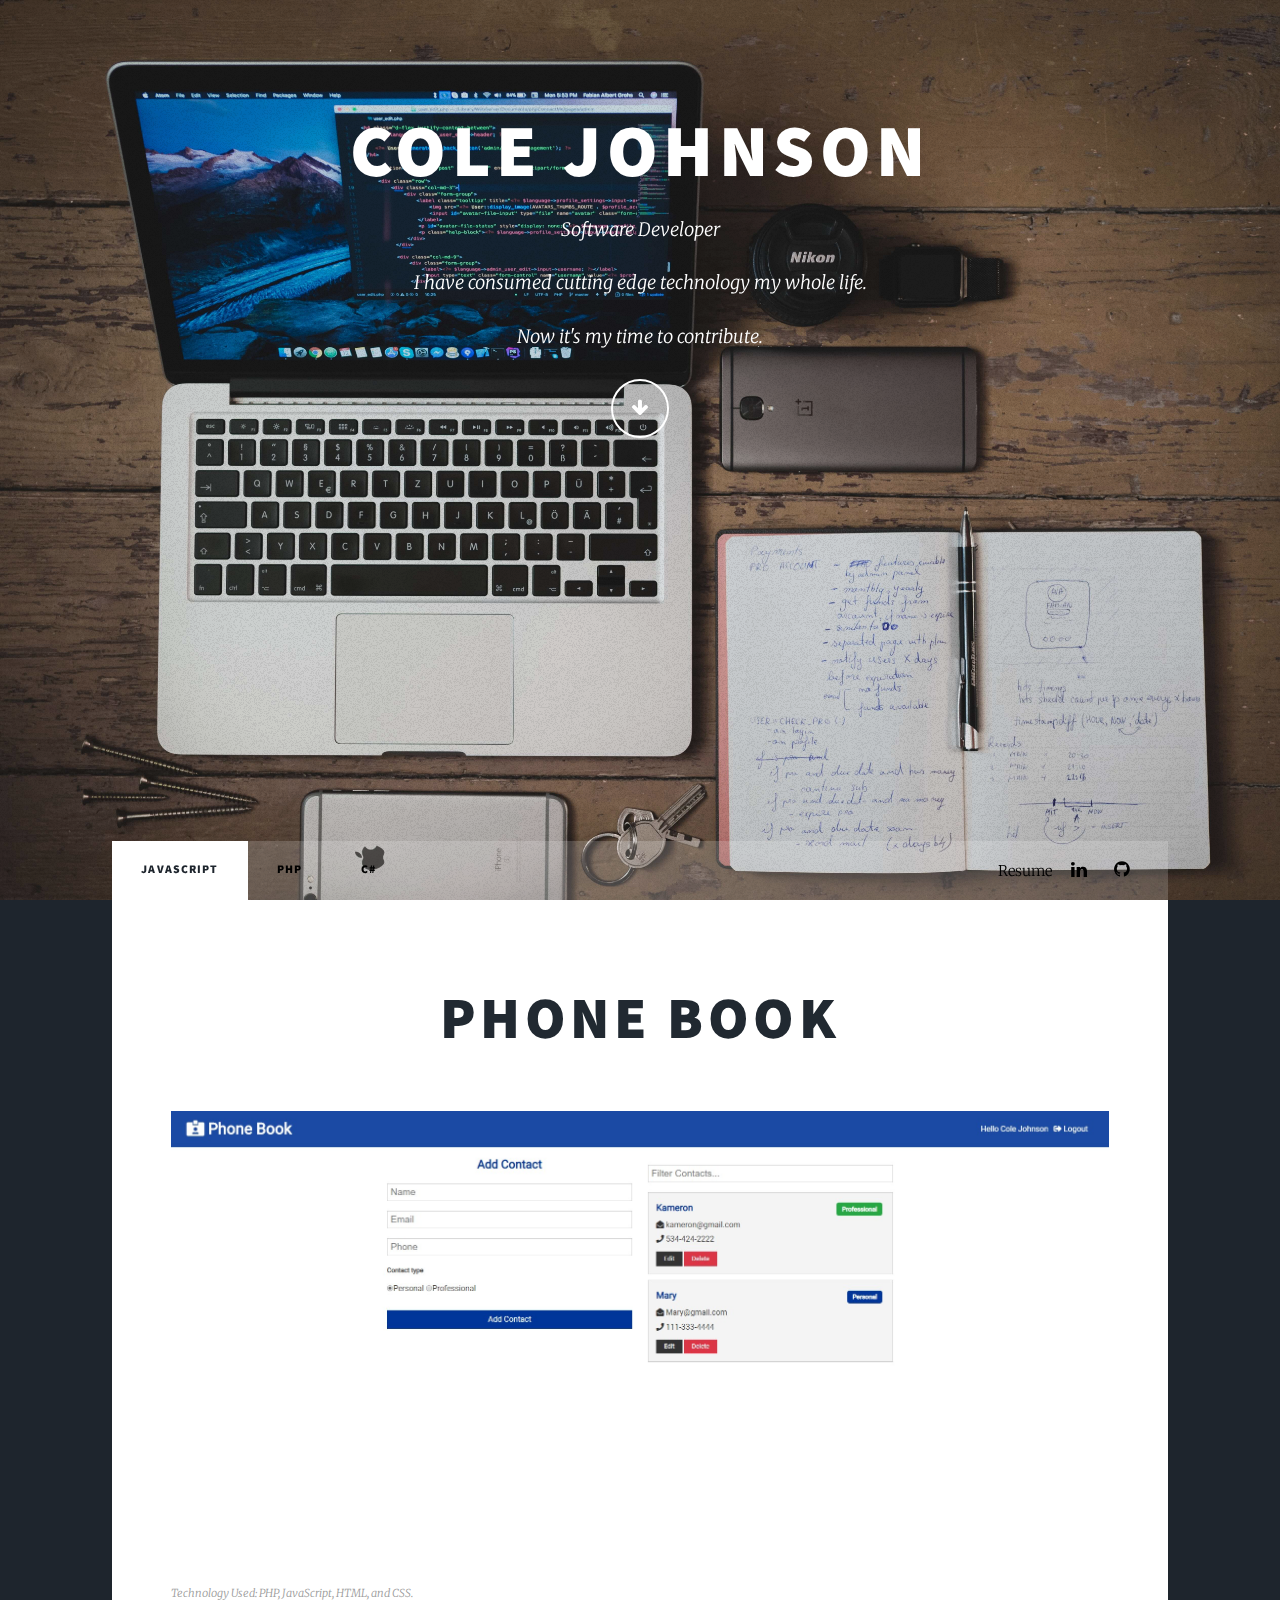
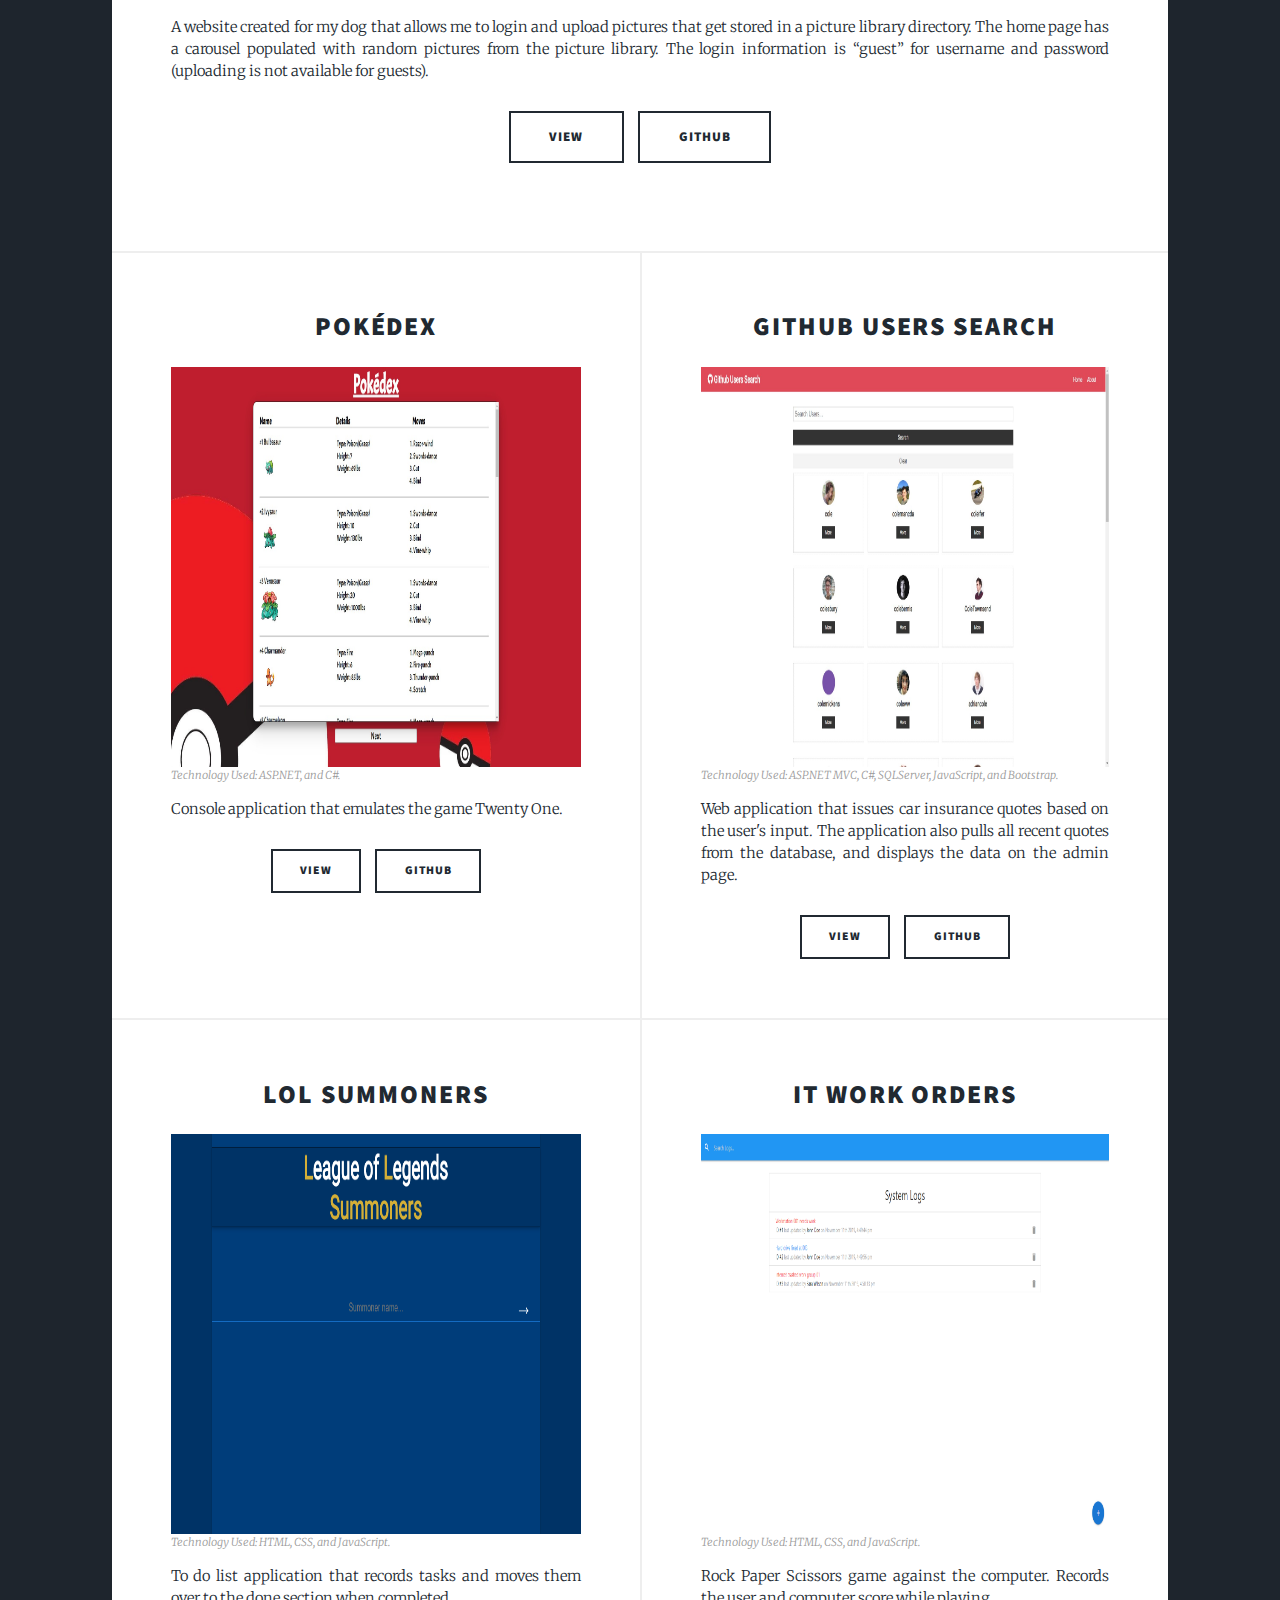
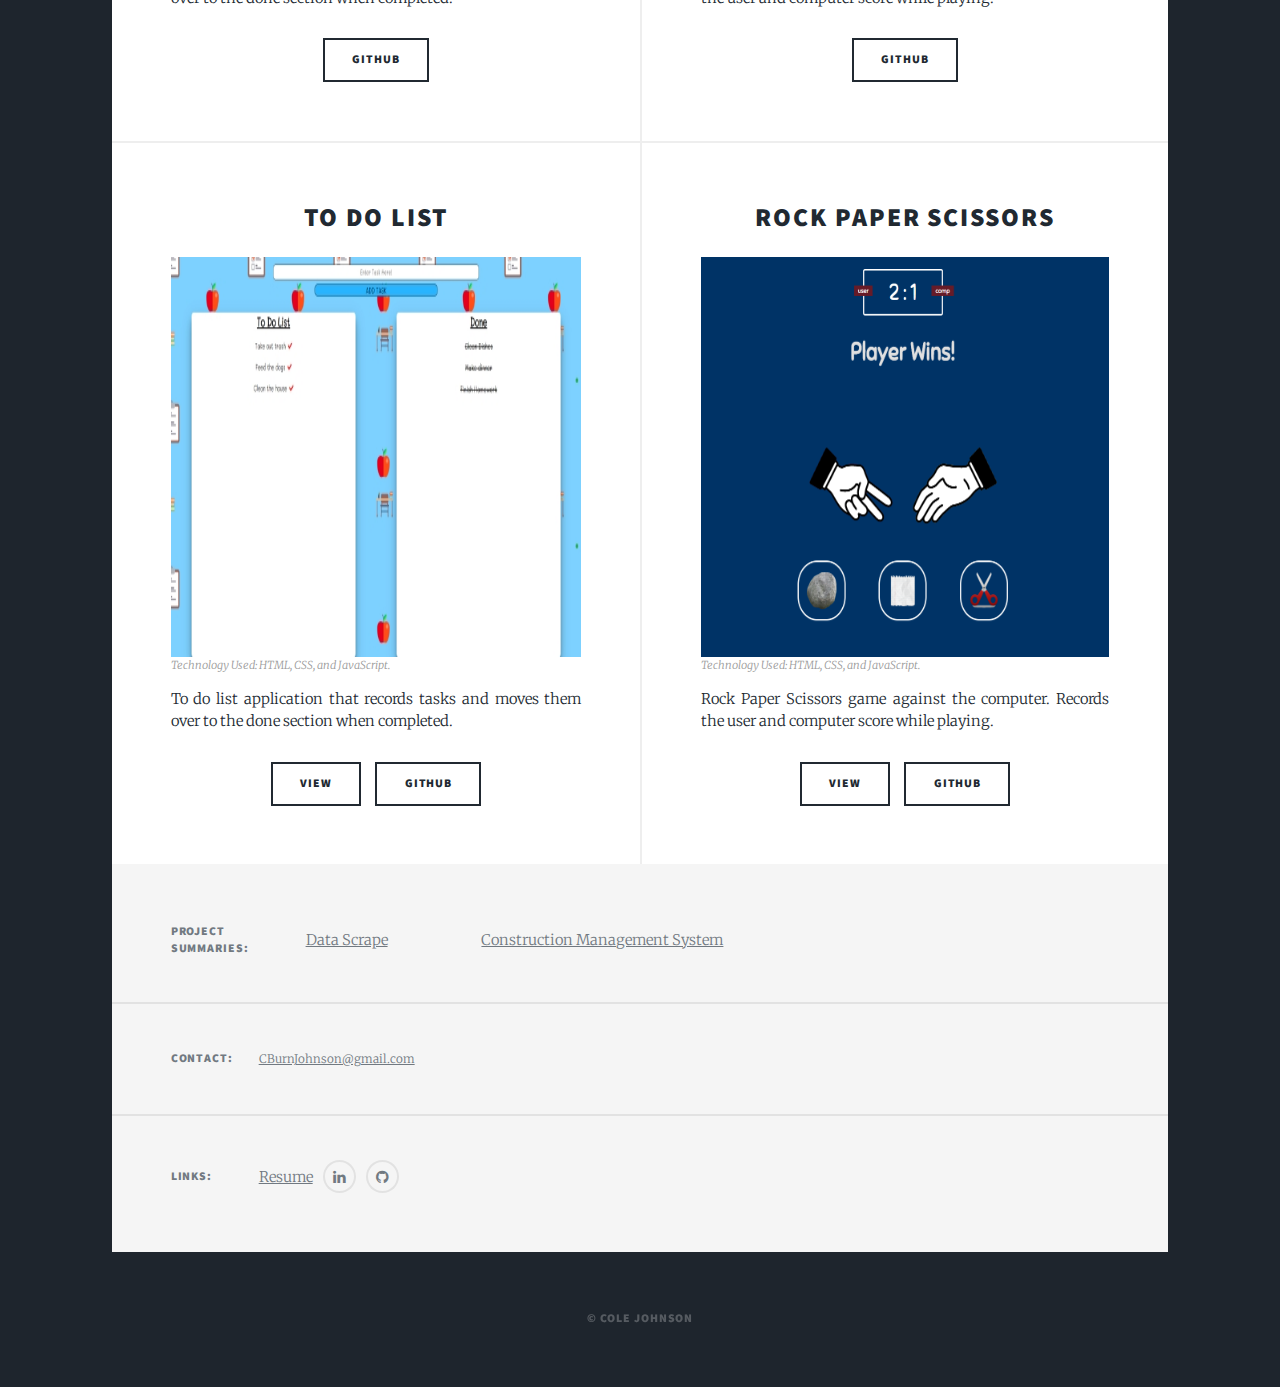
==== index.html @ dd00cda8 "removed a tag" ====
<!DOCTYPE HTML>

<html>
	<head>
		<title>Cole Johnson</title>
		<meta charset="utf-8" />
		<meta name="viewport" content="width=device-width, initial-scale=1, user-scalable=no" />
		<link rel="icon" href="images/favicon.ico">
		<link rel="stylesheet" href="assets/css/main.css" />
		<noscript><link rel="stylesheet" href="assets/css/noscript.css" /></noscript>
	</head>
	<body class="is-preload">

		<!-- Wrapper -->
			<div id="wrapper">

				<!-- Intro -->
					<div id="intro">
						<h1>Cole Johnson</h1>
						<p>Software Developer</p>
						<p>I have consumed cutting edge technology my whole life.</p>
						<p>Now it's my time to contribute.</p>
						<ul class="actions">
							<li><a href="#header" class="button icon solo fa-arrow-down scrolly">Continue</a></li>
						</ul>
					</div>

				<!-- Header -->
					<header id="header">
						<span class="logo">My Portfolio</span>
					</header>

				<!-- Nav -->
					<nav id="nav">
						<ul class="links">
							<li class="active"><a href="index.html">JavaScript</a></li>
							<li><a href="php.html">PHP</a></li>
							<li><a href="csharp.html">C#</a></li>

						</ul>
						<ul class="icons">
                            <li><a href="resume.html">Resume</a></li>
							<li><a href="https://www.linkedin.com/in/cburnjohnson/" target="_blank" class="icon fa-linkedin"><span class="label">Linkedin</span></a></li>
							<li><a href="https://github.com/CBurnJohnson" target="_blank" class="icon fa-github"><span class="label">GitHub</span></a></li>
						</ul>
					</nav>

				<!-- Main -->
					<div id="main">

						<!-- Featured Post -->
						<article class="post featured">
							<header class="major">
								<h2>Phone Book</h2>
							</header>
							<img class="image main" name="slidethree" alt="" />
							<p class="tech-used">Technology Used: PHP, JavaScript, HTML, and CSS.</p>
							<p>A website created for my dog that allows me to login and upload pictures that get stored in a picture library directory. The home page has a carousel populated with random pictures from the picture library. The login information is “guest” for username and password (uploading is not available for guests).</p>
							<ul class="actions special">
								<li><a href="https://morning-meadow-52795.herokuapp.com/" class="button large" target="_blank">View</a></li>
								<li><a href="https://github.com/CBurnJohnson/phone-book" class="button large" target="_blank">GitHub</a></li>
							</ul>
						</article>



						<!-- Posts -->
							<section class="posts">
								<article>
									<header>
										<h2>Pokédex</h2>
									</header>
									<img class="image fit" src="images/pokedex/homepage.jpg" />
									<p class="tech-used">Technology Used: ASP.NET, and C#.</p>
									<p>Console application that emulates the game Twenty One.</p>
									<ul class="actions special">
										<li><a href="https://pokedex123.netlify.com/" target="_blank" class="button">View</a></li>
										<li><a href="https://github.com/CBurnJohnson/pokedex" target="_blank" class="button">GitHub</a></li>
									</ul>
								</article>
								<article>
									<header>
										<h2>Github Users Search<h2>
									</header>
									<img class="image fit" src="images/github-users-search/searched-users.jpg" />
									<p class="tech-used">Technology Used: ASP.NET MVC, C#, SQLServer, JavaScript, and Bootstrap.</p>
									<p>Web application that issues car insurance quotes based on the user's input. The application also pulls all recent quotes from the database, and displays the data on the admin page.</p>
									<ul class="actions special">
										<li><a href="https://githubfinder98745.netlify.com/" target="_blank" class="button">View</a></li>
										<li><a href="https://github.com/CBurnJohnson/github-users-search" target="_blank" class="button">GitHub</a></li>
									</ul>
								</article>
								<article>
									<header>
										<h2>LoL Summoners</h2>
									</header>
									<img class="image fit" name="slideFour" />
									<p class="tech-used">Technology Used: HTML, CSS, and JavaScript.</p>
									<p>To do list application that records tasks and moves them over to the done section when completed.</p>

									<ul class="actions special">
										<li><a href="https://github.com/CBurnJohnson/lol-summoners" target="_blank" class="button">GitHub</a></li>

									</ul>
								</article>
								<article>
									<header>

										<h2>IT Work Orders</h2>
									</header>
									<img class="image fit" name="slideFive" />
									<p class="tech-used">Technology Used: HTML, CSS, and JavaScript.</p>
									<p>Rock Paper Scissors game against the computer. Records the user and computer score while playing.</p>
									<ul class="actions special">
										<li><a href="https://github.com/CBurnJohnson/it-work-orders" target="_blank" class="button">GitHub</a></li>

									</ul>
								</article>
								<article>
									<header>
										<h2>To Do List</h2>
									</header>
									<img class="image fit" src='images/todo/todolist.png' />
									<p class="tech-used">Technology Used: HTML, CSS, and JavaScript.</p>
									<p>To do list application that records tasks and moves them over to the done section when completed.</p>

									<ul class="actions special">
										<li><a href="https://cburnjohnson.github.io/to-do-list/" target="_blank" class="button">View</a></li>
										<li><a href="https://github.com/CBurnJohnson/to-do-list" target="_blank" class="button">GitHub</a></li>
									</ul>
								</article>
								<article>
									<header>

										<h2>Rock Paper Scissors</h2>
									</header>
									<img class="image fit" src="images/rps/rockpaperscissors.png" />
									<p class="tech-used">Technology Used: HTML, CSS, and JavaScript.</p>
									<p>Rock Paper Scissors game against the computer. Records the user and computer score while playing.</p>
									<ul class="actions special">
										<li><a href="https://cburnjohnson.github.io/rock-paper-scissors/" target="_blank" class="button">View</a></li>
										<li><a href="https://github.com/CBurnJohnson/rock-paper-scissors" target="_blank" class="button">GitHub</a></li>
									</ul>
								</article>


							</section>



					</div>

				<!-- Footer -->
					<footer id="footer">

						<section class="split contact">
							<section>
								<h3>Project Summaries:</h3>
								<a href="https://github.com/CBurnJohnson/Data-Scrape_3-25/blob/master/README.md" target="_blank" class="project-sum"><u>Data Scrape</u></a>
								<a href="https://github.com/CBurnJohnson/Construction-Management-System/blob/master/README.md" target="_blank" class="project-sum"><u>Construction Management System</u></a>
							</section>
							<section>
								<h3>Contact:</h3>
								<p><a href="mailto:CBurnJohnson@gmail.com" target="_sendemail"><u>CBurnJohnson@gmail.com</u></a></p>
							</section>
							<section>
								<h3>Links:</h3>
								<ul class="icons alt">
									<li><a href="Cole's-Resume.pdf" target="_blank"><u>Resume</u></a></li>
									<li><a href="https://www.linkedin.com/in/cburnjohnson/" target="_blank" class="icon alt fa-linkedin"><span class="label">Linkedin</span></a></li>
									<li><a href="https://github.com/CBurnJohnson" target="_blank" class="icon alt fa-github"><span class="label">GitHub</span></a></li>
								</ul>
							</section>
						</section>
					</footer>

				<!-- Copyright -->
					<div id="copyright">
						<ul><li>&copy; Cole Johnson</li></ul>
					</div>

			</div>

		<!-- Scripts -->
			<script src="assets/js/jquery.min.js"></script>
			<script src="assets/js/jquery.scrollex.min.js"></script>
			<script src="assets/js/jquery.scrolly.min.js"></script>
			<script src="assets/js/browser.min.js"></script>
			<script src="assets/js/breakpoints.min.js"></script>
			<script src="assets/js/util.js"></script>
			<script src="assets/js/main.js"></script>

	</body>
</html>
---- assets/css/main.css ----
@import url(font-awesome.min.css);
@import url("https://fonts.googleapis.com/css?family=Merriweather:300,700,300italic,700italic|Source+Sans+Pro:900");



html, body, div, span, applet, object,
iframe, h1, h2, h3, h4, h5, h6, p, blockquote,
pre, a, abbr, acronym, address, big, cite,
code, del, dfn, em, img, ins, kbd, q, s, samp,
small, strike, strong, sub, sup, tt, var, b,
u, i, center, dl, dt, dd, ol, ul, li, fieldset,
form, label, legend, table, caption, tbody,
tfoot, thead, tr, th, td, article, aside,
canvas, details, embed, figure, figcaption,
footer, header, hgroup, menu, nav, output, ruby,
section, summary, time, mark, audio, video {
	margin: 0;
	padding: 0;
	border: 0;
	font-size: 100%;
	font: inherit;
	vertical-align: baseline;}

article, aside, details, figcaption, figure,
footer, header, hgroup, menu, nav, section {
	display: block;}

body {
	line-height: 1;
}

ol, ul {
	list-style: none;
}

blockquote, q {
	quotes: none;
}

	blockquote:before, blockquote:after, q:before, q:after {
		content: '';
		content: none;
	}

table {
	border-collapse: collapse;
	border-spacing: 0;
}

body {
	-webkit-text-size-adjust: none;
}

mark {
	background-color: transparent;
	color: inherit;
}

input::-moz-focus-inner {
	border: 0;
	padding: 0;
}

input, select, textarea {
	-moz-appearance: none;
	-webkit-appearance: none;
	-ms-appearance: none;
	appearance: none;
}

.project-sum {
	margin-right: 5%;
	margin-left: 5%;
}

.column-skills {
	float: left;
	width: 33.33%;
  }



.tech-skills h2 {
	font-size: 2vw;
}

/* Clear floats after the columns */
.row-skills:after {
content: "";
display: table;
clear: both;
}
/* Basic */

	@-ms-viewport {
		width: device-width;
	}

	body {
		-ms-overflow-style: scrollbar;
	}

	@media screen and (max-width: 480px) {

		html, body {
			min-width: 320px;
		}

	}

	html {
		box-sizing: border-box;
	}

	*, *:before, *:after {
		box-sizing: inherit;
	}

	body {
		background-color: #1e252d;
	}

		body.is-preload *, body.is-preload *:before, body.is-preload *:after {
			-moz-animation: none !important;
			-webkit-animation: none !important;
			-ms-animation: none !important;
			animation: none !important;
			-moz-transition: none !important;
			-webkit-transition: none !important;
			-ms-transition: none !important;
			transition: none !important;
		}

/* Type */

	html {
		font-size: 16pt;
	}

		@media screen and (max-width: 1680px) {

			html {
				font-size: 12pt;
			}

		}

		@media screen and (max-width: 1280px) {

			html {
				font-size: 11pt;
			}

		}

		@media screen and (max-width: 360px) {

			html {
				font-size: 10pt;
			}

		}

	body {
		color: #212931;
	}

	body, input, select, textarea {
		font-family: "Merriweather", Georgia, serif;
		font-weight: 300;
		font-size: 1rem;
		line-height: 1.5;
	}

	a {
		-moz-transition: color 0.2s ease-in-out, background-color 0.2s ease-in-out, border-color 0.2s ease-in-out, box-shadow 0.2s ease-in-out;
		-webkit-transition: color 0.2s ease-in-out, background-color 0.2s ease-in-out, border-color 0.2s ease-in-out, box-shadow 0.2s ease-in-out;
		-ms-transition: color 0.2s ease-in-out, background-color 0.2s ease-in-out, border-color 0.2s ease-in-out, box-shadow 0.2s ease-in-out;
		transition: color 0.2s ease-in-out, background-color 0.2s ease-in-out, border-color 0.2s ease-in-out, box-shadow 0.2s ease-in-out;

		text-decoration: none;
	}

		a:hover {
			border-bottom-color: transparent;
		}

	strong, b {
		font-weight: 600;
	}

	em, i {
		font-style: italic;
	}

	p {
		text-align: justify;
		margin: 0 0 2rem 0;
	}

	h1, h2, h3, h4, h5, h6 {
		font-family: "Source Sans Pro", Helvetica, sans-serif;
		font-weight: 900;
		line-height: 1.5;
		letter-spacing: 0.075em;
		text-transform: uppercase;
		margin: 0 0 1rem 0;
	}

		h1 a, h2 a, h3 a, h4 a, h5 a, h6 a {
			border-bottom: 0;
			color: inherit;
			text-decoration: none;
		}

	h1 {
		font-size: 4rem;
		line-height: 1.1;
		margin: 0 0 2rem 0;
	}

	h2 {
		font-size: 1.75rem;
		line-height: 1.3;
		margin: 0 0 1.5rem 0;
	}

	h3 {
		font-size: 1.25rem;
		margin: 0 0 1.5rem 0;
	}

	h4 {
		font-size: 1rem;
	}

	h5 {
		font-size: 0.9rem;
	}

	h6 {
		font-size: 0.8rem;
	}

	sub {
		font-size: 0.8rem;
		position: relative;
		top: 0.5rem;
	}

	sup {
		font-size: 0.8rem;
		position: relative;
		top: -0.5rem;
	}

	blockquote {
		border-left: solid 4px;
		font-style: italic;
		margin: 0 0 2rem 0;
		padding: 0.5rem 0 0.5rem 2rem;
	}

	code {
		border: solid 2px;
		font-family: "Courier New", monospace;
		font-size: 0.9rem;
		margin: 0 0.25rem;
		padding: 0.25rem 0.65rem;
	}

	pre {
		-webkit-overflow-scrolling: touch;
		font-family: "Courier New", monospace;
		font-size: 0.9rem;
		margin: 0 0 2rem 0;
	}

		pre code {
			display: block;
			line-height: 1.75;
			padding: 1rem 1.5rem;
			overflow-x: auto;
		}

	hr {
		border: 0;
		border-bottom: solid 2px;
		margin: 3rem 0;
	}

		hr.major {
			margin: 5rem 0;
		}

	.align-left {
		text-align: left;
	}

	.align-center {
		text-align: center;
	}

	.align-right {
		text-align: right;
	}

	input, select, textarea {
		color: #212931;
	}

	a {
		color: #212931;
		border-bottom-color: rgba(33, 41, 49, 0.5);
	}

		a:hover {
			border-bottom-color: transparent;
			color: #18bfef !important;
		}

	strong, b {
		color: #212931;
	}

	h1, h2, h3, h4, h5, h6 {
		color: #212931;
	}

	blockquote {
		border-left-color: #eeeeee;
	}

	code {
		background: rgba(220, 220, 220, 0.25);
		border-color: #eeeeee;
	}

	hr {
		border-bottom-color: #eeeeee;
	}

/* Row */

	.row {
		display: flex;
		flex-wrap: wrap;
		box-sizing: border-box;
		align-items: stretch;
	}

		.row > * {
			box-sizing: border-box;
		}

		.row.gtr-uniform > * > :last-child {
			margin-bottom: 0;
		}

		.row.aln-left {
			justify-content: flex-start;
		}

		.row.aln-center {
			justify-content: center;
		}

		.row.aln-right {
			justify-content: flex-end;
		}

		.row.aln-top {
			align-items: flex-start;
		}

		.row.aln-middle {
			align-items: center;
		}

		.row.aln-bottom {
			align-items: flex-end;
		}

		.row > .imp {
			order: -1;
		}

		.row > .col-1 {
			width: 8.3333333333%;
		}

		.row > .off-1 {
			margin-left: 8.3333333333%;
		}

		.row > .col-2 {
			width: 16.6666666667%;
		}

		.row > .off-2 {
			margin-left: 16.6666666667%;
		}

		.row > .col-3 {
			width: 25%;
		}

		.row > .off-3 {
			margin-left: 25%;
		}

		.row > .col-4 {
			width: 33.3333333333%;
		}

		.row > .off-4 {
			margin-left: 33.3333333333%;
		}

		.row > .col-5 {
			width: 41.6666666667%;
		}

		.row > .off-5 {
			margin-left: 41.6666666667%;
		}

		.row > .col-6 {
			width: 50%;
		}

		.row > .off-6 {
			margin-left: 50%;
		}

		.row > .col-7 {
			width: 58.3333333333%;
		}

		.row > .off-7 {
			margin-left: 58.3333333333%;
		}

		.row > .col-8 {
			width: 66.6666666667%;
		}

		.row > .off-8 {
			margin-left: 66.6666666667%;
		}

		.row > .col-9 {
			width: 75%;
		}

		.row > .off-9 {
			margin-left: 75%;
		}

		.row > .col-10 {
			width: 83.3333333333%;
		}

		.row > .off-10 {
			margin-left: 83.3333333333%;
		}

		.row > .col-11 {
			width: 91.6666666667%;
		}

		.row > .off-11 {
			margin-left: 91.6666666667%;
		}

		.row > .col-12 {
			width: 100%;
		}

		.row > .off-12 {
			margin-left: 100%;
		}

		.row.gtr-0 {
			margin-top: 0;
			margin-left: 0rem;
		}

			.row.gtr-0 > * {
				padding: 0 0 0 0rem;
			}

			.row.gtr-0.gtr-uniform {
				margin-top: 0rem;
			}

				.row.gtr-0.gtr-uniform > * {
					padding-top: 0rem;
				}

		.row.gtr-25 {
			margin-top: 0;
			margin-left: -0.375rem;
		}

			.row.gtr-25 > * {
				padding: 0 0 0 0.375rem;
			}

			.row.gtr-25.gtr-uniform {
				margin-top: -0.375rem;
			}

				.row.gtr-25.gtr-uniform > * {
					padding-top: 0.375rem;
				}

		.row.gtr-50 {
			margin-top: 0;
			margin-left: -0.75rem;
		}

			.row.gtr-50 > * {
				padding: 0 0 0 0.75rem;
			}

			.row.gtr-50.gtr-uniform {
				margin-top: -0.75rem;
			}

				.row.gtr-50.gtr-uniform > * {
					padding-top: 0.75rem;
				}

		.row {
			margin-top: 0;
			margin-left: -1.5rem;
		}

			.row > * {
				padding: 0 0 0 1.5rem;
			}

			.row.gtr-uniform {
				margin-top: -1.5rem;
			}

				.row.gtr-uniform > * {
					padding-top: 1.5rem;
				}

		.row.gtr-150 {
			margin-top: 0;
			margin-left: -2.25rem;
		}

			.row.gtr-150 > * {
				padding: 0 0 0 2.25rem;
			}

			.row.gtr-150.gtr-uniform {
				margin-top: -2.25rem;
			}

				.row.gtr-150.gtr-uniform > * {
					padding-top: 2.25rem;
				}

		.row.gtr-200 {
			margin-top: 0;
			margin-left: -3rem;
		}

			.row.gtr-200 > * {
				padding: 0 0 0 3rem;
			}

			.row.gtr-200.gtr-uniform {
				margin-top: -3rem;
			}

				.row.gtr-200.gtr-uniform > * {
					padding-top: 3rem;
				}

		@media screen and (max-width: 1680px) {

			.row {
				display: flex;
				flex-wrap: wrap;
				box-sizing: border-box;
				align-items: stretch;
			}

				.row > * {
					box-sizing: border-box;
				}

				.row.gtr-uniform > * > :last-child {
					margin-bottom: 0;
				}

				.row.aln-left {
					justify-content: flex-start;
				}

				.row.aln-center {
					justify-content: center;
				}

				.row.aln-right {
					justify-content: flex-end;
				}

				.row.aln-top {
					align-items: flex-start;
				}

				.row.aln-middle {
					align-items: center;
				}

				.row.aln-bottom {
					align-items: flex-end;
				}

				.row > .imp-xlarge {
					order: -1;
				}

				.row > .col-1-xlarge {
					width: 8.3333333333%;
				}

				.row > .off-1-xlarge {
					margin-left: 8.3333333333%;
				}

				.row > .col-2-xlarge {
					width: 16.6666666667%;
				}

				.row > .off-2-xlarge {
					margin-left: 16.6666666667%;
				}

				.row > .col-3-xlarge {
					width: 25%;
				}

				.row > .off-3-xlarge {
					margin-left: 25%;
				}

				.row > .col-4-xlarge {
					width: 33.3333333333%;
				}

				.row > .off-4-xlarge {
					margin-left: 33.3333333333%;
				}

				.row > .col-5-xlarge {
					width: 41.6666666667%;
				}

				.row > .off-5-xlarge {
					margin-left: 41.6666666667%;
				}

				.row > .col-6-xlarge {
					width: 50%;
				}

				.row > .off-6-xlarge {
					margin-left: 50%;
				}

				.row > .col-7-xlarge {
					width: 58.3333333333%;
				}

				.row > .off-7-xlarge {
					margin-left: 58.3333333333%;
				}

				.row > .col-8-xlarge {
					width: 66.6666666667%;
				}

				.row > .off-8-xlarge {
					margin-left: 66.6666666667%;
				}

				.row > .col-9-xlarge {
					width: 75%;
				}

				.row > .off-9-xlarge {
					margin-left: 75%;
				}

				.row > .col-10-xlarge {
					width: 83.3333333333%;
				}

				.row > .off-10-xlarge {
					margin-left: 83.3333333333%;
				}

				.row > .col-11-xlarge {
					width: 91.6666666667%;
				}

				.row > .off-11-xlarge {
					margin-left: 91.6666666667%;
				}

				.row > .col-12-xlarge {
					width: 100%;
				}

				.row > .off-12-xlarge {
					margin-left: 100%;
				}

				.row.gtr-0 {
					margin-top: 0;
					margin-left: 0rem;
				}

					.row.gtr-0 > * {
						padding: 0 0 0 0rem;
					}

					.row.gtr-0.gtr-uniform {
						margin-top: 0rem;
					}

						.row.gtr-0.gtr-uniform > * {
							padding-top: 0rem;
						}

				.row.gtr-25 {
					margin-top: 0;
					margin-left: -0.375rem;
				}

					.row.gtr-25 > * {
						padding: 0 0 0 0.375rem;
					}

					.row.gtr-25.gtr-uniform {
						margin-top: -0.375rem;
					}

						.row.gtr-25.gtr-uniform > * {
							padding-top: 0.375rem;
						}

				.row.gtr-50 {
					margin-top: 0;
					margin-left: -0.75rem;
				}

					.row.gtr-50 > * {
						padding: 0 0 0 0.75rem;
					}

					.row.gtr-50.gtr-uniform {
						margin-top: -0.75rem;
					}

						.row.gtr-50.gtr-uniform > * {
							padding-top: 0.75rem;
						}

				.row {
					margin-top: 0;
					margin-left: -1.5rem;
				}

					.row > * {
						padding: 0 0 0 1.5rem;
					}

					.row.gtr-uniform {
						margin-top: -1.5rem;
					}

						.row.gtr-uniform > * {
							padding-top: 1.5rem;
						}

				.row.gtr-150 {
					margin-top: 0;
					margin-left: -2.25rem;
				}

					.row.gtr-150 > * {
						padding: 0 0 0 2.25rem;
					}

					.row.gtr-150.gtr-uniform {
						margin-top: -2.25rem;
					}

						.row.gtr-150.gtr-uniform > * {
							padding-top: 2.25rem;
						}

				.row.gtr-200 {
					margin-top: 0;
					margin-left: -3rem;
				}

					.row.gtr-200 > * {
						padding: 0 0 0 3rem;
					}

					.row.gtr-200.gtr-uniform {
						margin-top: -3rem;
					}

						.row.gtr-200.gtr-uniform > * {
							padding-top: 3rem;
						}

		}

		@media screen and (max-width: 1280px) {

			.row {
				display: flex;
				flex-wrap: wrap;
				box-sizing: border-box;
				align-items: stretch;
			}

				.row > * {
					box-sizing: border-box;
				}

				.row.gtr-uniform > * > :last-child {
					margin-bottom: 0;
				}

				.row.aln-left {
					justify-content: flex-start;
				}

				.row.aln-center {
					justify-content: center;
				}

				.row.aln-right {
					justify-content: flex-end;
				}

				.row.aln-top {
					align-items: flex-start;
				}

				.row.aln-middle {
					align-items: center;
				}

				.row.aln-bottom {
					align-items: flex-end;
				}

				.row > .imp-large {
					order: -1;
				}

				.row > .col-1-large {
					width: 8.3333333333%;
				}

				.row > .off-1-large {
					margin-left: 8.3333333333%;
				}

				.row > .col-2-large {
					width: 16.6666666667%;
				}

				.row > .off-2-large {
					margin-left: 16.6666666667%;
				}

				.row > .col-3-large {
					width: 25%;
				}

				.row > .off-3-large {
					margin-left: 25%;
				}

				.row > .col-4-large {
					width: 33.3333333333%;
				}

				.row > .off-4-large {
					margin-left: 33.3333333333%;
				}

				.row > .col-5-large {
					width: 41.6666666667%;
				}

				.row > .off-5-large {
					margin-left: 41.6666666667%;
				}

				.row > .col-6-large {
					width: 50%;
				}

				.row > .off-6-large {
					margin-left: 50%;
				}

				.row > .col-7-large {
					width: 58.3333333333%;
				}

				.row > .off-7-large {
					margin-left: 58.3333333333%;
				}

				.row > .col-8-large {
					width: 66.6666666667%;
				}

				.row > .off-8-large {
					margin-left: 66.6666666667%;
				}

				.row > .col-9-large {
					width: 75%;
				}

				.row > .off-9-large {
					margin-left: 75%;
				}

				.row > .col-10-large {
					width: 83.3333333333%;
				}

				.row > .off-10-large {
					margin-left: 83.3333333333%;
				}

				.row > .col-11-large {
					width: 91.6666666667%;
				}

				.row > .off-11-large {
					margin-left: 91.6666666667%;
				}

				.row > .col-12-large {
					width: 100%;
				}

				.row > .off-12-large {
					margin-left: 100%;
				}

				.row.gtr-0 {
					margin-top: 0;
					margin-left: 0rem;
				}

					.row.gtr-0 > * {
						padding: 0 0 0 0rem;
					}

					.row.gtr-0.gtr-uniform {
						margin-top: 0rem;
					}

						.row.gtr-0.gtr-uniform > * {
							padding-top: 0rem;
						}

				.row.gtr-25 {
					margin-top: 0;
					margin-left: -0.375rem;
				}

					.row.gtr-25 > * {
						padding: 0 0 0 0.375rem;
					}

					.row.gtr-25.gtr-uniform {
						margin-top: -0.375rem;
					}

						.row.gtr-25.gtr-uniform > * {
							padding-top: 0.375rem;
						}

				.row.gtr-50 {
					margin-top: 0;
					margin-left: -0.75rem;
				}

					.row.gtr-50 > * {
						padding: 0 0 0 0.75rem;
					}

					.row.gtr-50.gtr-uniform {
						margin-top: -0.75rem;
					}

						.row.gtr-50.gtr-uniform > * {
							padding-top: 0.75rem;
						}

				.row {
					margin-top: 0;
					margin-left: -1.5rem;
				}

					.row > * {
						padding: 0 0 0 1.5rem;
					}

					.row.gtr-uniform {
						margin-top: -1.5rem;
					}

						.row.gtr-uniform > * {
							padding-top: 1.5rem;
						}

				.row.gtr-150 {
					margin-top: 0;
					margin-left: -2.25rem;
				}

					.row.gtr-150 > * {
						padding: 0 0 0 2.25rem;
					}

					.row.gtr-150.gtr-uniform {
						margin-top: -2.25rem;
					}

						.row.gtr-150.gtr-uniform > * {
							padding-top: 2.25rem;
						}

				.row.gtr-200 {
					margin-top: 0;
					margin-left: -3rem;
				}

					.row.gtr-200 > * {
						padding: 0 0 0 3rem;
					}

					.row.gtr-200.gtr-uniform {
						margin-top: -3rem;
					}

						.row.gtr-200.gtr-uniform > * {
							padding-top: 3rem;
						}

		}

		@media screen and (max-width: 980px) {

			.row {
				display: flex;
				flex-wrap: wrap;
				box-sizing: border-box;
				align-items: stretch;
			}

				.row > * {
					box-sizing: border-box;
				}

				.row.gtr-uniform > * > :last-child {
					margin-bottom: 0;
				}

				.row.aln-left {
					justify-content: flex-start;
				}

				.row.aln-center {
					justify-content: center;
				}

				.row.aln-right {
					justify-content: flex-end;
				}

				.row.aln-top {
					align-items: flex-start;
				}

				.row.aln-middle {
					align-items: center;
				}

				.row.aln-bottom {
					align-items: flex-end;
				}

				.row > .imp-medium {
					order: -1;
				}

				.row > .col-1-medium {
					width: 8.3333333333%;
				}

				.row > .off-1-medium {
					margin-left: 8.3333333333%;
				}

				.row > .col-2-medium {
					width: 16.6666666667%;
				}

				.row > .off-2-medium {
					margin-left: 16.6666666667%;
				}

				.row > .col-3-medium {
					width: 25%;
				}

				.row > .off-3-medium {
					margin-left: 25%;
				}

				.row > .col-4-medium {
					width: 33.3333333333%;
				}

				.row > .off-4-medium {
					margin-left: 33.3333333333%;
				}

				.row > .col-5-medium {
					width: 41.6666666667%;
				}

				.row > .off-5-medium {
					margin-left: 41.6666666667%;
				}

				.row > .col-6-medium {
					width: 50%;
				}

				.row > .off-6-medium {
					margin-left: 50%;
				}

				.row > .col-7-medium {
					width: 58.3333333333%;
				}

				.row > .off-7-medium {
					margin-left: 58.3333333333%;
				}

				.row > .col-8-medium {
					width: 66.6666666667%;
				}

				.row > .off-8-medium {
					margin-left: 66.6666666667%;
				}

				.row > .col-9-medium {
					width: 75%;
				}

				.row > .off-9-medium {
					margin-left: 75%;
				}

				.row > .col-10-medium {
					width: 83.3333333333%;
				}

				.row > .off-10-medium {
					margin-left: 83.3333333333%;
				}

				.row > .col-11-medium {
					width: 91.6666666667%;
				}

				.row > .off-11-medium {
					margin-left: 91.6666666667%;
				}

				.row > .col-12-medium {
					width: 100%;
				}

				.row > .off-12-medium {
					margin-left: 100%;
				}

				.row.gtr-0 {
					margin-top: 0;
					margin-left: 0rem;
				}

					.row.gtr-0 > * {
						padding: 0 0 0 0rem;
					}

					.row.gtr-0.gtr-uniform {
						margin-top: 0rem;
					}

						.row.gtr-0.gtr-uniform > * {
							padding-top: 0rem;
						}

				.row.gtr-25 {
					margin-top: 0;
					margin-left: -0.375rem;
				}

					.row.gtr-25 > * {
						padding: 0 0 0 0.375rem;
					}

					.row.gtr-25.gtr-uniform {
						margin-top: -0.375rem;
					}

						.row.gtr-25.gtr-uniform > * {
							padding-top: 0.375rem;
						}

				.row.gtr-50 {
					margin-top: 0;
					margin-left: -0.75rem;
				}

					.row.gtr-50 > * {
						padding: 0 0 0 0.75rem;
					}

					.row.gtr-50.gtr-uniform {
						margin-top: -0.75rem;
					}

						.row.gtr-50.gtr-uniform > * {
							padding-top: 0.75rem;
						}

				.row {
					margin-top: 0;
					margin-left: -1.5rem;
				}

					.row > * {
						padding: 0 0 0 1.5rem;
					}

					.row.gtr-uniform {
						margin-top: -1.5rem;
					}

						.row.gtr-uniform > * {
							padding-top: 1.5rem;
						}

				.row.gtr-150 {
					margin-top: 0;
					margin-left: -2.25rem;
				}

					.row.gtr-150 > * {
						padding: 0 0 0 2.25rem;
					}

					.row.gtr-150.gtr-uniform {
						margin-top: -2.25rem;
					}

						.row.gtr-150.gtr-uniform > * {
							padding-top: 2.25rem;
						}

				.row.gtr-200 {
					margin-top: 0;
					margin-left: -3rem;
				}

					.row.gtr-200 > * {
						padding: 0 0 0 3rem;
					}

					.row.gtr-200.gtr-uniform {
						margin-top: -3rem;
					}

						.row.gtr-200.gtr-uniform > * {
							padding-top: 3rem;
						}

		}

		@media screen and (max-width: 736px) {

			.row {
				display: flex;
				flex-wrap: wrap;
				box-sizing: border-box;
				align-items: stretch;
			}

				.row > * {
					box-sizing: border-box;
				}

				.row.gtr-uniform > * > :last-child {
					margin-bottom: 0;
				}

				.row.aln-left {
					justify-content: flex-start;
				}

				.row.aln-center {
					justify-content: center;
				}

				.row.aln-right {
					justify-content: flex-end;
				}

				.row.aln-top {
					align-items: flex-start;
				}

				.row.aln-middle {
					align-items: center;
				}

				.row.aln-bottom {
					align-items: flex-end;
				}

				.row > .imp-small {
					order: -1;
				}

				.row > .col-1-small {
					width: 8.3333333333%;
				}

				.row > .off-1-small {
					margin-left: 8.3333333333%;
				}

				.row > .col-2-small {
					width: 16.6666666667%;
				}

				.row > .off-2-small {
					margin-left: 16.6666666667%;
				}

				.row > .col-3-small {
					width: 25%;
				}

				.row > .off-3-small {
					margin-left: 25%;
				}

				.row > .col-4-small {
					width: 33.3333333333%;
				}

				.row > .off-4-small {
					margin-left: 33.3333333333%;
				}

				.row > .col-5-small {
					width: 41.6666666667%;
				}

				.row > .off-5-small {
					margin-left: 41.6666666667%;
				}

				.row > .col-6-small {
					width: 50%;
				}

				.row > .off-6-small {
					margin-left: 50%;
				}

				.row > .col-7-small {
					width: 58.3333333333%;
				}

				.row > .off-7-small {
					margin-left: 58.3333333333%;
				}

				.row > .col-8-small {
					width: 66.6666666667%;
				}

				.row > .off-8-small {
					margin-left: 66.6666666667%;
				}

				.row > .col-9-small {
					width: 75%;
				}

				.row > .off-9-small {
					margin-left: 75%;
				}

				.row > .col-10-small {
					width: 83.3333333333%;
				}

				.row > .off-10-small {
					margin-left: 83.3333333333%;
				}

				.row > .col-11-small {
					width: 91.6666666667%;
				}

				.row > .off-11-small {
					margin-left: 91.6666666667%;
				}

				.row > .col-12-small {
					width: 100%;
				}

				.row > .off-12-small {
					margin-left: 100%;
				}

				.row.gtr-0 {
					margin-top: 0;
					margin-left: 0rem;
				}

					.row.gtr-0 > * {
						padding: 0 0 0 0rem;
					}

					.row.gtr-0.gtr-uniform {
						margin-top: 0rem;
					}

						.row.gtr-0.gtr-uniform > * {
							padding-top: 0rem;
						}

				.row.gtr-25 {
					margin-top: 0;
					margin-left: -0.375rem;
				}

					.row.gtr-25 > * {
						padding: 0 0 0 0.375rem;
					}

					.row.gtr-25.gtr-uniform {
						margin-top: -0.375rem;
					}

						.row.gtr-25.gtr-uniform > * {
							padding-top: 0.375rem;
						}

				.row.gtr-50 {
					margin-top: 0;
					margin-left: -0.75rem;
				}

					.row.gtr-50 > * {
						padding: 0 0 0 0.75rem;
					}

					.row.gtr-50.gtr-uniform {
						margin-top: -0.75rem;
					}

						.row.gtr-50.gtr-uniform > * {
							padding-top: 0.75rem;
						}

				.row {
					margin-top: 0;
					margin-left: -1.5rem;
				}

					.row > * {
						padding: 0 0 0 1.5rem;
					}

					.row.gtr-uniform {
						margin-top: -1.5rem;
					}

						.row.gtr-uniform > * {
							padding-top: 1.5rem;
						}

				.row.gtr-150 {
					margin-top: 0;
					margin-left: -2.25rem;
				}

					.row.gtr-150 > * {
						padding: 0 0 0 2.25rem;
					}

					.row.gtr-150.gtr-uniform {
						margin-top: -2.25rem;
					}

						.row.gtr-150.gtr-uniform > * {
							padding-top: 2.25rem;
						}

				.row.gtr-200 {
					margin-top: 0;
					margin-left: -3rem;
				}

					.row.gtr-200 > * {
						padding: 0 0 0 3rem;
					}

					.row.gtr-200.gtr-uniform {
						margin-top: -3rem;
					}

						.row.gtr-200.gtr-uniform > * {
							padding-top: 3rem;
						}

		}

		@media screen and (max-width: 480px) {

			.row {
				display: flex;
				flex-wrap: wrap;
				box-sizing: border-box;
				align-items: stretch;
			}

				.row > * {
					box-sizing: border-box;
				}

				.row.gtr-uniform > * > :last-child {
					margin-bottom: 0;
				}

				.row.aln-left {
					justify-content: flex-start;
				}

				.row.aln-center {
					justify-content: center;
				}

				.row.aln-right {
					justify-content: flex-end;
				}

				.row.aln-top {
					align-items: flex-start;
				}

				.row.aln-middle {
					align-items: center;
				}

				.row.aln-bottom {
					align-items: flex-end;
				}

				.row > .imp-xsmall {
					order: -1;
				}

				.row > .col-1-xsmall {
					width: 8.3333333333%;
				}

				.row > .off-1-xsmall {
					margin-left: 8.3333333333%;
				}

				.row > .col-2-xsmall {
					width: 16.6666666667%;
				}

				.row > .off-2-xsmall {
					margin-left: 16.6666666667%;
				}

				.row > .col-3-xsmall {
					width: 25%;
				}

				.row > .off-3-xsmall {
					margin-left: 25%;
				}

				.row > .col-4-xsmall {
					width: 33.3333333333%;
				}

				.row > .off-4-xsmall {
					margin-left: 33.3333333333%;
				}

				.row > .col-5-xsmall {
					width: 41.6666666667%;
				}

				.row > .off-5-xsmall {
					margin-left: 41.6666666667%;
				}

				.row > .col-6-xsmall {
					width: 50%;
				}

				.row > .off-6-xsmall {
					margin-left: 50%;
				}

				.row > .col-7-xsmall {
					width: 58.3333333333%;
				}

				.row > .off-7-xsmall {
					margin-left: 58.3333333333%;
				}

				.row > .col-8-xsmall {
					width: 66.6666666667%;
				}

				.row > .off-8-xsmall {
					margin-left: 66.6666666667%;
				}

				.row > .col-9-xsmall {
					width: 75%;
				}

				.row > .off-9-xsmall {
					margin-left: 75%;
				}

				.row > .col-10-xsmall {
					width: 83.3333333333%;
				}

				.row > .off-10-xsmall {
					margin-left: 83.3333333333%;
				}

				.row > .col-11-xsmall {
					width: 91.6666666667%;
				}

				.row > .off-11-xsmall {
					margin-left: 91.6666666667%;
				}

				.row > .col-12-xsmall {
					width: 100%;
				}

				.row > .off-12-xsmall {
					margin-left: 100%;
				}

				.row.gtr-0 {
					margin-top: 0;
					margin-left: 0rem;
				}

					.row.gtr-0 > * {
						padding: 0 0 0 0rem;
					}

					.row.gtr-0.gtr-uniform {
						margin-top: 0rem;
					}

						.row.gtr-0.gtr-uniform > * {
							padding-top: 0rem;
						}

				.row.gtr-25 {
					margin-top: 0;
					margin-left: -0.375rem;
				}

					.row.gtr-25 > * {
						padding: 0 0 0 0.375rem;
					}

					.row.gtr-25.gtr-uniform {
						margin-top: -0.375rem;
					}

						.row.gtr-25.gtr-uniform > * {
							padding-top: 0.375rem;
						}

				.row.gtr-50 {
					margin-top: 0;
					margin-left: -0.75rem;
				}

					.row.gtr-50 > * {
						padding: 0 0 0 0.75rem;
					}

					.row.gtr-50.gtr-uniform {
						margin-top: -0.75rem;
					}

						.row.gtr-50.gtr-uniform > * {
							padding-top: 0.75rem;
						}

				.row {
					margin-top: 0;
					margin-left: -1.5rem;
				}

					.row > * {
						padding: 0 0 0 1.5rem;
					}

					.row.gtr-uniform {
						margin-top: -1.5rem;
					}

						.row.gtr-uniform > * {
							padding-top: 1.5rem;
						}

				.row.gtr-150 {
					margin-top: 0;
					margin-left: -2.25rem;
				}

					.row.gtr-150 > * {
						padding: 0 0 0 2.25rem;
					}

					.row.gtr-150.gtr-uniform {
						margin-top: -2.25rem;
					}

						.row.gtr-150.gtr-uniform > * {
							padding-top: 2.25rem;
						}

				.row.gtr-200 {
					margin-top: 0;
					margin-left: -3rem;
				}

					.row.gtr-200 > * {
						padding: 0 0 0 3rem;
					}

					.row.gtr-200.gtr-uniform {
						margin-top: -3rem;
					}

						.row.gtr-200.gtr-uniform > * {
							padding-top: 3rem;
						}

		}

		@media screen and (max-width: 360px) {

			.row {
				display: flex;
				flex-wrap: wrap;
				box-sizing: border-box;
				align-items: stretch;
			}

				.row > * {
					box-sizing: border-box;
				}

				.row.gtr-uniform > * > :last-child {
					margin-bottom: 0;
				}

				.row.aln-left {
					justify-content: flex-start;
				}

				.row.aln-center {
					justify-content: center;
				}

				.row.aln-right {
					justify-content: flex-end;
				}

				.row.aln-top {
					align-items: flex-start;
				}

				.row.aln-middle {
					align-items: center;
				}

				.row.aln-bottom {
					align-items: flex-end;
				}

				.row > .imp-xxsmall {
					order: -1;
				}

				.row > .col-1-xxsmall {
					width: 8.3333333333%;
				}

				.row > .off-1-xxsmall {
					margin-left: 8.3333333333%;
				}

				.row > .col-2-xxsmall {
					width: 16.6666666667%;
				}

				.row > .off-2-xxsmall {
					margin-left: 16.6666666667%;
				}

				.row > .col-3-xxsmall {
					width: 25%;
				}

				.row > .off-3-xxsmall {
					margin-left: 25%;
				}

				.row > .col-4-xxsmall {
					width: 33.3333333333%;
				}

				.row > .off-4-xxsmall {
					margin-left: 33.3333333333%;
				}

				.row > .col-5-xxsmall {
					width: 41.6666666667%;
				}

				.row > .off-5-xxsmall {
					margin-left: 41.6666666667%;
				}

				.row > .col-6-xxsmall {
					width: 50%;
				}

				.row > .off-6-xxsmall {
					margin-left: 50%;
				}

				.row > .col-7-xxsmall {
					width: 58.3333333333%;
				}

				.row > .off-7-xxsmall {
					margin-left: 58.3333333333%;
				}

				.row > .col-8-xxsmall {
					width: 66.6666666667%;
				}

				.row > .off-8-xxsmall {
					margin-left: 66.6666666667%;
				}

				.row > .col-9-xxsmall {
					width: 75%;
				}

				.row > .off-9-xxsmall {
					margin-left: 75%;
				}

				.row > .col-10-xxsmall {
					width: 83.3333333333%;
				}

				.row > .off-10-xxsmall {
					margin-left: 83.3333333333%;
				}

				.row > .col-11-xxsmall {
					width: 91.6666666667%;
				}

				.row > .off-11-xxsmall {
					margin-left: 91.6666666667%;
				}

				.row > .col-12-xxsmall {
					width: 100%;
				}

				.row > .off-12-xxsmall {
					margin-left: 100%;
				}

				.row.gtr-0 {
					margin-top: 0;
					margin-left: 0rem;
				}

					.row.gtr-0 > * {
						padding: 0 0 0 0rem;
					}

					.row.gtr-0.gtr-uniform {
						margin-top: 0rem;
					}

						.row.gtr-0.gtr-uniform > * {
							padding-top: 0rem;
						}

				.row.gtr-25 {
					margin-top: 0;
					margin-left: -0.375rem;
				}

					.row.gtr-25 > * {
						padding: 0 0 0 0.375rem;
					}

					.row.gtr-25.gtr-uniform {
						margin-top: -0.375rem;
					}

						.row.gtr-25.gtr-uniform > * {
							padding-top: 0.375rem;
						}

				.row.gtr-50 {
					margin-top: 0;
					margin-left: -0.75rem;
				}

					.row.gtr-50 > * {
						padding: 0 0 0 0.75rem;
					}

					.row.gtr-50.gtr-uniform {
						margin-top: -0.75rem;
					}

						.row.gtr-50.gtr-uniform > * {
							padding-top: 0.75rem;
						}

				.row {
					margin-top: 0;
					margin-left: -1.5rem;
				}

					.row > * {
						padding: 0 0 0 1.5rem;
					}

					.row.gtr-uniform {
						margin-top: -1.5rem;
					}

						.row.gtr-uniform > * {
							padding-top: 1.5rem;
						}

				.row.gtr-150 {
					margin-top: 0;
					margin-left: -2.25rem;
				}

					.row.gtr-150 > * {
						padding: 0 0 0 2.25rem;
					}

					.row.gtr-150.gtr-uniform {
						margin-top: -2.25rem;
					}

						.row.gtr-150.gtr-uniform > * {
							padding-top: 2.25rem;
						}

				.row.gtr-200 {
					margin-top: 0;
					margin-left: -3rem;
				}

					.row.gtr-200 > * {
						padding: 0 0 0 3rem;
					}

					.row.gtr-200.gtr-uniform {
						margin-top: -3rem;
					}

						.row.gtr-200.gtr-uniform > * {
							padding-top: 3rem;
						}

		}

/* Box */

	.box {
		border: solid 2px;
		margin-bottom: 2rem;
		padding: 1.5rem;
	}

		.box > :last-child,
		.box > :last-child > :last-child,
		.box > :last-child > :last-child > :last-child {
			margin-bottom: 0;
		}

		.box.alt {
			border: 0;
			border-radius: 0;
			padding: 0;
		}

	.box {
		border-color: #eeeeee;
	}

/* Button */

	input[type="submit"],
	input[type="reset"],
	input[type="button"],
	button,
	.button {
		-moz-appearance: none;
		-webkit-appearance: none;
		-ms-appearance: none;
		appearance: none;
		-moz-transition: background-color 0.2s ease-in-out, box-shadow 0.2s ease-in-out, color 0.2s ease-in-out;
		-webkit-transition: background-color 0.2s ease-in-out, box-shadow 0.2s ease-in-out, color 0.2s ease-in-out;
		-ms-transition: background-color 0.2s ease-in-out, box-shadow 0.2s ease-in-out, color 0.2s ease-in-out;
		transition: background-color 0.2s ease-in-out, box-shadow 0.2s ease-in-out, color 0.2s ease-in-out;
		border: 0;
		border-radius: 0;
		cursor: pointer;
		display: inline-block;
		font-family: "Source Sans Pro", Helvetica, sans-serif;
		font-size: 0.8rem;
		font-weight: 900;
		letter-spacing: 0.075em;
		height: 3rem;
		line-height: 3rem;
		padding: 0 2rem;
		text-align: center;
		text-decoration: none;
		text-transform: uppercase;
		white-space: nowrap;
	}

		input[type="submit"].icon:before,
		input[type="reset"].icon:before,
		input[type="button"].icon:before,
		button.icon:before,
		.button.icon:before {
			margin-right: 0.5rem;
		}

		input[type="submit"].icon.solo,
		input[type="reset"].icon.solo,
		input[type="button"].icon.solo,
		button.icon.solo,
		.button.icon.solo {
			position: relative;
			width: 4rem;
			height: 4rem;
			line-height: 4rem;
			border-radius: 4rem;
			text-indent: 4rem;
			overflow: hidden;
			padding: 0;
			white-space: nowrap;
		}

			input[type="submit"].icon.solo:before,
			input[type="reset"].icon.solo:before,
			input[type="button"].icon.solo:before,
			button.icon.solo:before,
			.button.icon.solo:before {
				position: absolute;
				display: block;
				top: 0;
				left: 0;
				width: inherit;
				height: inherit;
				line-height: inherit;
				font-size: 1.25rem;
				margin-right: 0;
				text-align: center;
				text-indent: 0;
			}

		input[type="submit"].fit,
		input[type="reset"].fit,
		input[type="button"].fit,
		button.fit,
		.button.fit {
			width: 100%;
		}

		input[type="submit"].small,
		input[type="reset"].small,
		input[type="button"].small,
		button.small,
		.button.small {
			font-size: 0.7rem;
			height: 2.5rem;
			line-height: 2.5rem;
			padding: 0 1.5rem;
		}

		input[type="submit"].large,
		input[type="reset"].large,
		input[type="button"].large,
		button.large,
		.button.large {
			font-size: 0.9rem;
			height: 3.5rem;
			line-height: 3.5rem;
			padding: 0 2.75rem;
		}

		@media screen and (max-width: 980px) {

			input[type="submit"],
			input[type="reset"],
			input[type="button"],
			button,
			.button {
				font-size: 0.9rem;
				height: 3.25rem;
				line-height: 3.25rem;
			}

				input[type="submit"].large,
				input[type="reset"].large,
				input[type="button"].large,
				button.large,
				.button.large {
					font-size: 1rem;
					height: 3.75rem;
					line-height: 3.75rem;
				}

		}

		input[type="submit"].disabled, input[type="submit"]:disabled,
		input[type="reset"].disabled,
		input[type="reset"]:disabled,
		input[type="button"].disabled,
		input[type="button"]:disabled,
		button.disabled,
		button:disabled,
		.button.disabled,
		.button:disabled {
			pointer-events: none;
			opacity: 0.25;
		}

	input[type="submit"],
	input[type="reset"],
	input[type="button"],
	button,
	.button {
		background-color: transparent;
		box-shadow: inset 0 0 0 2px #212931;
		color: #212931 !important;
	}

		input[type="submit"]:hover,
		input[type="reset"]:hover,
		input[type="button"]:hover,
		button:hover,
		.button:hover {
			box-shadow: inset 0 0 0 2px #18bfef;
			color: #18bfef !important;
		}

		input[type="submit"].primary,
		input[type="reset"].primary,
		input[type="button"].primary,
		button.primary,
		.button.primary {
			background-color: #212931;
			box-shadow: none;
			color: #ffffff !important;
		}

			input[type="submit"].primary:hover,
			input[type="reset"].primary:hover,
			input[type="button"].primary:hover,
			button.primary:hover,
			.button.primary:hover {
				background-color: #18bfef;
			}

/* Form */

	form {
		margin: 0 0 2rem 0;
	}

		form > :last-child {
			margin-bottom: 0;
		}

		form > .fields {
			display: -moz-flex;
			display: -webkit-flex;
			display: -ms-flex;
			display: flex;
			-moz-flex-wrap: wrap;
			-webkit-flex-wrap: wrap;
			-ms-flex-wrap: wrap;
			flex-wrap: wrap;
			width: calc(100% + 3rem);
			margin: -1.5rem 0 2rem -1.5rem;
		}

			form > .fields > .field {
				-moz-flex-grow: 0;
				-webkit-flex-grow: 0;
				-ms-flex-grow: 0;
				flex-grow: 0;
				-moz-flex-shrink: 0;
				-webkit-flex-shrink: 0;
				-ms-flex-shrink: 0;
				flex-shrink: 0;
				padding: 1.5rem 0 0 1.5rem;
				width: calc(100% - 1.5rem);
			}

				form > .fields > .field.half {
					width: calc(50% - 0.75rem);
				}

				form > .fields > .field.third {
					width: calc(100%/3 - 0.5rem);
				}

				form > .fields > .field.quarter {
					width: calc(25% - 0.375rem);
				}

		@media screen and (max-width: 480px) {

			form > .fields {
				width: calc(100% + 3rem);
				margin: -1.5rem 0 2rem -1.5rem;
			}

				form > .fields > .field {
					padding: 1.5rem 0 0 1.5rem;
					width: calc(100% - 1.5rem);
				}

					form > .fields > .field.half {
						width: calc(100% - 1.5rem);
					}

					form > .fields > .field.third {
						width: calc(100% - 1.5rem);
					}

					form > .fields > .field.quarter {
						width: calc(100% - 1.5rem);
					}

		}

	label {
		display: block;
		font-family: "Source Sans Pro", Helvetica, sans-serif;
		font-weight: 900;
		line-height: 1.5;
		letter-spacing: 0.075em;
		font-size: 0.8rem;
		text-transform: uppercase;
		margin: 0 0 0.75rem 0;
	}

		@media screen and (max-width: 980px) {

			label {
				font-size: 0.9rem;
			}

		}

	input[type="text"],
	input[type="password"],
	input[type="email"],
	select,
	textarea {
		-moz-appearance: none;
		-webkit-appearance: none;
		-ms-appearance: none;
		appearance: none;
		background: transparent;
		border-radius: 0;
		border: solid 2px;
		color: inherit;
		display: block;
		outline: 0;
		padding: 0 1rem;
		text-decoration: none;
		width: 100%;
	}

		input[type="text"]:invalid,
		input[type="password"]:invalid,
		input[type="email"]:invalid,
		select:invalid,
		textarea:invalid {
			box-shadow: none;
		}

	select {
		background-size: 1.25rem;
		background-repeat: no-repeat;
		background-position: calc(100% - 1rem) center;
		height: 3rem;
		padding-right: 3rem;
		text-overflow: ellipsis;
	}

		select:focus::-ms-value {
			background-color: transparent;
		}

		select::-ms-expand {
			display: none;
		}

	input[type="text"],
	input[type="password"],
	input[type="email"],
	select {
		height: 3rem;
	}

	textarea {
		padding: 0.75rem 1rem;
	}

	input[type="checkbox"],
	input[type="radio"] {
		-moz-appearance: none;
		-webkit-appearance: none;
		-ms-appearance: none;
		appearance: none;
		display: block;
		float: left;
		margin-right: -2rem;
		opacity: 0;
		width: 1rem;
		z-index: -1;
	}

		input[type="checkbox"] + label,
		input[type="radio"] + label {
			text-decoration: none;
			cursor: pointer;
			display: inline-block;
			font-size: 1rem;
			letter-spacing: 0;
			font-family: "Merriweather", Georgia, serif;
			text-transform: none;
			font-weight: 300;
			padding-left: 2.8rem;
			padding-right: 1rem;
			position: relative;
		}

			input[type="checkbox"] + label:before,
			input[type="radio"] + label:before {
				-moz-osx-font-smoothing: grayscale;
				-webkit-font-smoothing: antialiased;
				font-family: FontAwesome;
				font-style: normal;
				font-weight: normal;
				text-transform: none !important;
			}

			input[type="checkbox"] + label:before,
			input[type="radio"] + label:before {
				border-radius: 0;
				border: solid 2px;
				content: '';
				display: inline-block;
				height: 1.8rem;
				left: 0;
				line-height: 1.725rem;
				position: absolute;
				text-align: center;
				top: -0.125rem;
				width: 1.8rem;
			}

		input[type="checkbox"]:checked + label:before,
		input[type="radio"]:checked + label:before {
			content: '\f00c';
		}

	input[type="checkbox"] + label:before {
		border-radius: 0;
	}

	input[type="radio"] + label:before {
		border-radius: 100%;
	}

	::-webkit-input-placeholder {
		opacity: 1.0;
	}

	:-moz-placeholder {
		opacity: 1.0;
	}

	::-moz-placeholder {
		opacity: 1.0;
	}

	:-ms-input-placeholder {
		opacity: 1.0;
	}

	label {
		color: #212931;
	}

	input[type="text"],
	input[type="password"],
	input[type="email"],
	select,
	textarea {
		border-color: #eeeeee;
	}

		input[type="text"]:focus,
		input[type="password"]:focus,
		input[type="email"]:focus,
		select:focus,
		textarea:focus {
			border-color: #18bfef;
		}

	select {
		background-image: url("data:image/svg+xml;charset=utf8,%3Csvg xmlns='http://www.w3.org/2000/svg' width='40' height='40' preserveAspectRatio='none' viewBox='0 0 40 40'%3E%3Cpath d='M9.4,12.3l10.4,10.4l10.4-10.4c0.2-0.2,0.5-0.4,0.9-0.4c0.3,0,0.6,0.1,0.9,0.4l3.3,3.3c0.2,0.2,0.4,0.5,0.4,0.9 c0,0.4-0.1,0.6-0.4,0.9L20.7,31.9c-0.2,0.2-0.5,0.4-0.9,0.4c-0.3,0-0.6-0.1-0.9-0.4L4.3,17.3c-0.2-0.2-0.4-0.5-0.4-0.9 c0-0.4,0.1-0.6,0.4-0.9l3.3-3.3c0.2-0.2,0.5-0.4,0.9-0.4S9.1,12.1,9.4,12.3z' fill='%23eeeeee' /%3E%3C/svg%3E");
	}

		select option {
			background-color: #ffffff;
			color: #212931;
		}

	.select-wrapper:before {
		color: #eeeeee;
	}

	input[type="checkbox"] + label,
	input[type="radio"] + label {
		color: #212931;
	}

		input[type="checkbox"] + label:before,
		input[type="radio"] + label:before {
			border-color: #eeeeee;
		}

	input[type="checkbox"]:checked + label:before,
	input[type="radio"]:checked + label:before {
		background-color: #212931;
		border-color: #212931;
		color: #ffffff;
	}

	input[type="checkbox"]:focus + label:before,
	input[type="radio"]:focus + label:before {
		border-color: #18bfef;
	}

	::-webkit-input-placeholder {
		color: #909498 !important;
	}

	:-moz-placeholder {
		color: #909498 !important;
	}

	::-moz-placeholder {
		color: #909498 !important;
	}

	:-ms-input-placeholder {
		color: #909498 !important;
	}

	.formerize-placeholder {
		color: #909498 !important;
	}

/* Icon */

	.icon {
		text-decoration: none;
		border-bottom: none;
		position: relative;
	}

		.icon:before {
			-moz-osx-font-smoothing: grayscale;
			-webkit-font-smoothing: antialiased;
			font-family: FontAwesome;
			font-style: normal;
			font-weight: normal;
			text-transform: none !important;
		}

		.icon > .label {
			display: none;
		}

/* Image */

	.image {
		border: 0;
		display: inline-block;
		position: relative;
	}

		.image img {
			display: block;
		}

		.image.left, .image.right {
			max-width: 40%;
		}

			.image.left img, .image.right img {
				width: 100%;
			}

		.image.left {
			float: left;
			margin: 0 2rem 2rem 0;
			top: 0.75rem;
		}

		.image.right {
			float: right;
			margin: 0 0 2rem 2rem;
			top: 0.75rem;
		}

		.image.fit {
			display: block;
			margin: 0;
			width: 100%;
			height: 400px;
		}

			.image.fit:first-child {
				margin-top: 0;
			}

			.image.fit img {
				width: 100%;
			}

		.image.main {
			display: block;
			margin: 0;
			width: 100%;
		}

			.image.main:first-child {
				margin-top: 0;
			}

			.image.main img {
				width: 100%;
			}

		@media screen and (max-width: 736px) {

			.image.fit {
				margin: 0;
			}

			.image.main {
				margin: 0;
			}

		}

	a.image {
		overflow: hidden;
	}

		a.image img {
			-moz-transition: -moz-transform 0.2s ease-out;
			-webkit-transition: -webkit-transform 0.2s ease-out;
			-ms-transition: -ms-transform 0.2s ease-out;
			transition: transform 0.2s ease-out;
		}

		/* Zooms in image
		a.image:hover img {
			-moz-transform: scale(1.05);
			-webkit-transform: scale(1.05);
			-ms-transform: scale(1.05);
			transform: scale(1.05);
		}
		*/
/* Actions */

	ul.actions {
		display: -moz-flex;
		display: -webkit-flex;
		display: -ms-flex;
		display: flex;
		cursor: default;
		list-style: none;
		margin-left: -1rem;
		padding-left: 0;
	}

		ul.actions li {
			padding: 0 0 0 1rem;
			vertical-align: middle;
		}

		ul.actions.special {
			-moz-justify-content: center;
			-webkit-justify-content: center;
			-ms-justify-content: center;
			justify-content: center;
			width: 100%;
			margin-left: 0;
		}

			ul.actions.special li:first-child {
				padding-left: 0;
			}

		ul.actions.stacked {
			-moz-flex-direction: column;
			-webkit-flex-direction: column;
			-ms-flex-direction: column;
			flex-direction: column;
			margin-left: 0;
		}

			ul.actions.stacked li {
				padding: 1.3rem 0 0 0;
			}

				ul.actions.stacked li:first-child {
					padding-top: 0;
				}

		ul.actions.fit {
			width: calc(100% + 1rem);
		}

			ul.actions.fit li {
				-moz-flex-grow: 1;
				-webkit-flex-grow: 1;
				-ms-flex-grow: 1;
				flex-grow: 1;
				-moz-flex-shrink: 1;
				-webkit-flex-shrink: 1;
				-ms-flex-shrink: 1;
				flex-shrink: 1;
				width: 100%;
			}

				ul.actions.fit li > * {
					width: 100%;
				}

			ul.actions.fit.stacked {
				width: 100%;
			}

		@media screen and (max-width: 480px) {

			ul.actions:not(.fixed) {
				-moz-flex-direction: column;
				-webkit-flex-direction: column;
				-ms-flex-direction: column;
				flex-direction: column;
				margin-left: 0;
				width: 100% !important;
			}

				ul.actions:not(.fixed) li {
					-moz-flex-grow: 1;
					-webkit-flex-grow: 1;
					-ms-flex-grow: 1;
					flex-grow: 1;
					-moz-flex-shrink: 1;
					-webkit-flex-shrink: 1;
					-ms-flex-shrink: 1;
					flex-shrink: 1;
					padding: 1rem 0 0 0;
					text-align: center;
					width: 100%;
				}

					ul.actions:not(.fixed) li > * {
						width: 100%;
					}

					ul.actions:not(.fixed) li:first-child {
						padding-top: 0;
					}

					ul.actions:not(.fixed) li input[type="submit"],
					ul.actions:not(.fixed) li input[type="reset"],
					ul.actions:not(.fixed) li input[type="button"],
					ul.actions:not(.fixed) li button,
					ul.actions:not(.fixed) li .button {
						width: 100%;
					}

						ul.actions:not(.fixed) li input[type="submit"].icon:before,
						ul.actions:not(.fixed) li input[type="reset"].icon:before,
						ul.actions:not(.fixed) li input[type="button"].icon:before,
						ul.actions:not(.fixed) li button.icon:before,
						ul.actions:not(.fixed) li .button.icon:before {
							margin-left: -0.5rem;
						}

		}

/* Icons */

	ul.icons {
		cursor: default;
		list-style: none;
		padding-left: 0;
	}

		ul.icons li {
			display: inline-block;
			padding: 0 0.5rem 0 0;
			vertical-align: middle;
		}

			ul.icons li:last-child {
				padding-right: 0;
			}

			ul.icons li .icon:before {
				width: 2.25rem;
				height: 2.25rem;
				line-height: 2.25rem;
				display: inline-block;
				text-align: center;
				border-radius: 100%;
				font-size: 1.25rem;
			}

		ul.icons.alt li .icon:before {
			-moz-transition: color 0.2s ease-in-out, background-color 0.2s ease-in-out, border-color 0.2s ease-in-out, box-shadow 0.2s ease-in-out;
			-webkit-transition: color 0.2s ease-in-out, background-color 0.2s ease-in-out, border-color 0.2s ease-in-out, box-shadow 0.2s ease-in-out;
			-ms-transition: color 0.2s ease-in-out, background-color 0.2s ease-in-out, border-color 0.2s ease-in-out, box-shadow 0.2s ease-in-out;
			transition: color 0.2s ease-in-out, background-color 0.2s ease-in-out, border-color 0.2s ease-in-out, box-shadow 0.2s ease-in-out;
			font-size: 1rem;
		}

/* List */

	ol {
		list-style: decimal;
		margin: 0 0 2rem 0;
		padding-left: 1.25rem;
	}

		ol li {
			padding-left: 0.25rem;
		}

	ul {
		list-style: disc;
		margin: 0 0 2rem 0;
		padding-left: 1rem;
	}

		ul li {
			padding-left: 0.5rem;
		}

		ul.divided {
			list-style: none;
			padding-left: 0;
		}

			ul.divided li {
				border-top: solid 1px;
				padding: 0.5rem 0;
			}

				ul.divided li:first-child {
					border-top: 0;
					padding-top: 0;
				}

	dl {
		margin: 0 0 2rem 0;
	}

		dl dt {
			display: block;
			font-weight: 600;
			margin: 0 0 1rem 0;
		}

		dl dd {
			margin-left: 2rem;
		}

	ul.divided li {
		border-top-color: #eeeeee;
	}

	ul.icons li a.icon:hover:before {
		color: #18bfef;
	}

	ul.icons.alt li .icon:before {
		box-shadow: inset 0 0 0 2px #eeeeee;
	}

	ul.icons.alt li a.icon:hover:before {
		box-shadow: inset 0 0 0 2px #18bfef;
	}

/* Section/Article */

	section.special, article.special {
		text-align: center;
	}

	header {
		cursor: default;
	}

		header > .date {
			display: block;
			font-size: 0.8rem;
			height: 1;
			margin: 0 0 1rem 0;
			position: relative;
		}

		header > p {
			font-style: italic;
		}

		header > h1 + p {
			font-size: 1.1rem;
			margin-top: -0.5rem;
			line-height: 2;
		}

		header > h2 + p {
			font-size: 1rem;
			margin-top: -0.75rem;
		}

		header > h3 + p {
			font-size: 0.9rem;
			margin-top: -0.75rem;
		}

		header > h4 + p {
			font-size: 0.8rem;
			margin-top: -0.75rem;
		}

		header.major {
			margin: 0 0 4rem 0;
			text-align: center;
		}

			header.major > :last-child {
				margin-bottom: 0;
			}

			header.major > p {
				margin-top: 0;
				text-align: center;
			}

			header.major > .date {
				font-size: 1rem;
				margin: 0 0 4rem 0;
			}

				header.major > .date:before, header.major > .date:after {
					content: '';
					display: block;
					position: absolute;
					top: 50%;
					width: calc(50% - 6rem);
					border-top: solid 2px;
				}

				header.major > .date:before {
					left: 0;
				}

				header.major > .date:after {
					right: 0;
				}

		@media screen and (max-width: 980px) {

			header br {
				display: none;
			}

		}

		@media screen and (max-width: 736px) {

			header.major {
				margin: 0 0 2rem 0;
			}

		}

	header.major .date:before, header.major .date:after {
		border-top-color: #eeeeee;
	}

/* Table */

	.table-wrapper {
		-webkit-overflow-scrolling: touch;
		overflow-x: auto;
	}

	table {
		margin: 0 0 2rem 0;
		width: 100%;
	}

		table tbody tr {
			border: solid 1px;
			border-left: 0;
			border-right: 0;
		}

		table td {
			padding: 0.75rem 0.75rem;
		}

		table th {
			font-family: "Source Sans Pro", Helvetica, sans-serif;
			font-size: 0.8rem;
			font-weight: 900;
			letter-spacing: 0.075em;
			line-height: 1.5;
			padding: 0 0.75rem 0.75rem 0.75rem;
			text-align: left;
			text-transform: uppercase;
		}

			@media screen and (max-width: 980px) {

				table th {
					font-size: 0.9rem;
				}

			}

		table thead {
			border-bottom: solid 2px;
		}

		table tfoot {
			border-top: solid 2px;
		}

		table.alt {
			border-collapse: separate;
		}

			table.alt tbody tr td {
				border: solid 1px;
				border-left-width: 0;
				border-top-width: 0;
			}

				table.alt tbody tr td:first-child {
					border-left-width: 1px;
				}

			table.alt tbody tr:first-child td {
				border-top-width: 1px;
			}

			table.alt thead {
				border-bottom: 0;
			}

			table.alt tfoot {
				border-top: 0;
			}

	table tbody tr {
		border-color: #eeeeee;
	}

		table tbody tr:nth-child(2n + 1) {
			background-color: rgba(220, 220, 220, 0.25);
		}

	table th {
		color: #212931;
	}

	table thead {
		border-bottom-color: #eeeeee;
	}

	table tfoot {
		border-top-color: #eeeeee;
	}

	table.alt tbody tr td {
		border-color: #eeeeee;
	}

/* Pagination */

	.pagination {
		display: -moz-inline-flex;
		display: -webkit-inline-flex;
		display: -ms-inline-flex;
		display: inline-flex;
		-moz-user-select: none;
		-webkit-user-select: none;
		-ms-user-select: none;
		user-select: none;
		cursor: default;
		list-style: none;
		margin: 0 0 2rem 2px;
		padding: 0;
	}

		.pagination a, .pagination span {
			-moz-transition: background-color 0.2s ease-in-out, border-color 0.2s ease-in-out, box-shadow 0.2s ease-in-out, color 0.2s ease-in-out;
			-webkit-transition: background-color 0.2s ease-in-out, border-color 0.2s ease-in-out, box-shadow 0.2s ease-in-out, color 0.2s ease-in-out;
			-ms-transition: background-color 0.2s ease-in-out, border-color 0.2s ease-in-out, box-shadow 0.2s ease-in-out, color 0.2s ease-in-out;
			transition: background-color 0.2s ease-in-out, border-color 0.2s ease-in-out, box-shadow 0.2s ease-in-out, color 0.2s ease-in-out;
			border: solid 2px;
			display: inline-block;
			font-family: "Source Sans Pro", Helvetica, sans-serif;
			font-size: 0.8rem;
			font-weight: 900;
			height: 3rem;
			letter-spacing: 0.075em;
			line-height: calc(3rem - 4px);
			margin-left: -2px;
			min-width: 3rem;
			position: relative;
			text-align: center;
			text-decoration: none;
			text-transform: uppercase;
		}

		.pagination .next, .pagination .previous {
			text-decoration: none;
			padding: 0 1.75rem;
		}

			.pagination .next:before, .pagination .previous:before {
				-moz-osx-font-smoothing: grayscale;
				-webkit-font-smoothing: antialiased;
				font-family: FontAwesome;
				font-style: normal;
				font-weight: normal;
				text-transform: none !important;
			}

			.pagination .next:before, .pagination .previous:before {
				display: inline-block;
				color: inherit !important;
			}

		.pagination .previous:before {
			content: '\f104';
			margin-right: 0.9375em;
		}

		.pagination .next:before {
			content: '\f105';
			float: right;
			margin-left: 0.9375em;
		}

		@media screen and (max-width: 980px) {

			.pagination a, .pagination span {
				font-size: 0.9rem;
			}

		}

		@media screen and (max-width: 480px) {

			.pagination .page, .pagination .extra {
				display: none;
			}

		}

	.pagination a, .pagination span {
		border-color: #eeeeee;
	}

	.pagination a {
		color: #212931 !important;
	}

		.pagination a:hover {
			color: #18bfef !important;
			border-color: #18bfef;
			z-index: 1;
		}

			.pagination a:hover + a, .pagination a:hover + span {
				border-left-color: #18bfef;
			}

		.pagination a.active {
			background-color: #eeeeee;
		}

	.pagination span {
		color: #eeeeee;
	}

/* Wrapper */

	#wrapper {
		-moz-transition: opacity 0.5s ease;
		-webkit-transition: opacity 0.5s ease;
		-ms-transition: opacity 0.5s ease;
		transition: opacity 0.5s ease;
		position: relative;
		z-index: 1;
		overflow: hidden;
	}

		#wrapper > .bg {
			position: absolute;
			top: 0;
			left: 0;
			width: 100%;
			height: 100%;
			background-color: #212931;
			background-image: url("../../images/overlay.png"), linear-gradient(0deg, rgba(0, 0, 0, 0.1), rgba(0, 0, 0, 0.1)), url("../../images/bg_img.jpg");
			background-size: auto,								auto,														100% auto;
			background-position: center,								center,														top center;
			background-repeat: repeat,								no-repeat,													no-repeat;
			background-attachment: scroll,								scroll,														scroll;
			z-index: -1;
		}

		#wrapper.fade-in:before {
			pointer-events: none;
			-moz-transition: opacity 1s ease-in-out;
			-webkit-transition: opacity 1s ease-in-out;
			-ms-transition: opacity 1s ease-in-out;
			transition: opacity 1s ease-in-out;
			-moz-transition-delay: 0.75s;
			-webkit-transition-delay: 0.75s;
			-ms-transition-delay: 0.75s;
			transition-delay: 0.75s;
			background: #1e252d;
			content: '';
			display: block;
			height: 100%;
			left: 0;
			opacity: 0;
			position: fixed;
			top: 0;
			width: 100%;
		}
			#wrapper > .bg.fixed {
				position: fixed;
				width: 100vw;
				height: 100vh;
			}

		body.is-preload #wrapper.fade-in:before {
			opacity: 1;
		}

		@media screen and (orientation: portrait) {

			#wrapper > .bg {
				background-size: auto,								auto,														auto 100%;
			}

		}

/* Intro */

	#intro {
		color: #ffffff;
		padding: 8rem 4rem 6rem 4rem ;
		-moz-align-items: center;
		-webkit-align-items: center;
		-ms-align-items: center;
		align-items: center;
		display: -moz-flex;
		display: -webkit-flex;
		display: -ms-flex;
		display: flex;
		-moz-flex-direction: column;
		-webkit-flex-direction: column;
		-ms-flex-direction: column;
		flex-direction: column;
		-moz-justify-content: -moz-flex-star;
		-webkit-justify-content: -webkit-flex-start;
		-ms-justify-content: -ms-flex-start;
		justify-content: flex-start;
		-moz-transition: opacity 1s ease, -moz-transform 1s ease;
		-webkit-transition: opacity 1s ease, -webkit-transform 1s ease;
		-ms-transition: opacity 1s ease, -ms-transform 1s ease;
		transition: opacity 1s ease, transform 1s ease;
		position: relative;
		cursor: default;
		text-align: center;

		z-index: 1;
		min-height: 100vh;
	}

		#intro input, #intro select, #intro textarea {
			color: #ffffff;
		}

		#intro a {
			color: #ffffff;
			border-bottom-color: rgba(255, 255, 255, 0.5);
		}

			#intro a:hover {
				border-bottom-color: transparent;
				color: #18bfef !important;
			}

		#intro strong, #intro b {
			color: #ffffff;
		}

		#intro h1, #intro h2, #intro h3, #intro h4, #intro h5, #intro h6 {
			color: #ffffff;
		}

		#intro blockquote {
			border-left-color: #ffffff;
		}

		#intro code {
			background: rgba(255, 255, 255, 0.075);
			border-color: #ffffff;
		}

		#intro hr {
			border-bottom-color: #ffffff;
		}

		#intro input[type="submit"],
		#intro input[type="reset"],
		#intro input[type="button"],
		#intro button,
		#intro .button {
			background-color: transparent;
			box-shadow: inset 0 0 0 2px #ffffff;
			color: #ffffff !important;
		}

			#intro input[type="submit"]:hover,
			#intro input[type="reset"]:hover,
			#intro input[type="button"]:hover,
			#intro button:hover,
			#intro .button:hover {
				box-shadow: inset 0 0 0 2px #18bfef;
				color: #18bfef !important;
			}

			#intro input[type="submit"].primary,
			#intro input[type="reset"].primary,
			#intro input[type="button"].primary,
			#intro button.primary,
			#intro .button.primary {
				background-color: #ffffff;
				box-shadow: none;
				color: #1e252d !important;
			}

				#intro input[type="submit"].primary:hover,
				#intro input[type="reset"].primary:hover,
				#intro input[type="button"].primary:hover,
				#intro button.primary:hover,
				#intro .button.primary:hover {
					background-color: #18bfef;
				}

		#intro h1 {
			font-size: 5rem;
			line-height: 1;
		}

		#intro p {
			font-size: 1.25rem;
			font-style: italic;
			margin-top: -0.25rem;
			text-align: center;
		}

		#intro + #header {
			margin-top: -20rem;
		}

			#intro + #header .logo {
				-moz-transform: translateY(2rem);
				-webkit-transform: translateY(2rem);
				-ms-transform: translateY(2rem);
				transform: translateY(2rem);
				opacity: 0;
				visibility: hidden;
			}

		#intro.hidden {
			pointer-events: none;
			-moz-transform: translateY(2rem);
			-webkit-transform: translateY(2rem);
			-ms-transform: translateY(2rem);
			transform: translateY(2rem);
			-moz-transition: opacity 0.5s ease, -moz-transform 0.5s ease, visibility 0.5s;
			-webkit-transition: opacity 0.5s ease, -webkit-transform 0.5s ease, visibility 0.5s;
			-ms-transition: opacity 0.5s ease, -ms-transform 0.5s ease, visibility 0.5s;
			transition: opacity 0.5s ease, transform 0.5s ease, visibility 0.5s;
			opacity: 0;
			visibility: hidden;
		}

			#intro.hidden + #header .logo {
				-moz-transform: translateY(0);
				-webkit-transform: translateY(0);
				-ms-transform: translateY(0);
				transform: translateY(0);
				opacity: 1;
				visibility: visible;
			}

		body.is-preload #intro {
			-moz-transform: translateY(2rem);
			-webkit-transform: translateY(2rem);
			-ms-transform: translateY(2rem);
			transform: translateY(2rem);
			opacity: 0;
		}

			body.is-preload #intro:not(.hidden) + #header + #nav {
				-moz-transform: translateY(4rem);
				-webkit-transform: translateY(4rem);
				-ms-transform: translateY(4rem);
				transform: translateY(4rem);
				opacity: 0;
			}

		@media screen and (max-width: 980px) {

			#intro {
				padding: 4rem 4rem 2rem 4rem ;
				min-height: 90vh;
			}

				#intro p br {
					display: none;
				}

				#intro + #header {
					margin-top: -14rem;
				}

		}

		@media screen and (max-width: 736px) {

			#intro {
				padding: 3rem 2rem 1rem 2rem ;
				min-height: 80vh;
			}

				#intro h1 {
					font-size: 3.25rem;
					line-height: 1.1;
					margin-bottom: 1rem;
				}

				#intro p {
					font-size: 1rem;
					margin-top: 0rem;
				}

				#intro .actions {
					display: none;
				}

		}

/* Header */

	#header {
		color: #ffffff;
		-moz-align-items: center;
		-webkit-align-items: center;
		-ms-align-items: center;
		align-items: center;
		display: -moz-flex;
		display: -webkit-flex;
		display: -ms-flex;
		display: flex;
		-moz-flex-direction: column;
		-webkit-flex-direction: column;
		-ms-flex-direction: column;
		flex-direction: column;
		-moz-justify-content: -moz-flex-end;
		-webkit-justify-content: -webkit-flex-end;
		-ms-justify-content: -ms-flex-end;
		justify-content: flex-end;
		pointer-events: none;
		-moz-user-select: none;
		-webkit-user-select: none;
		-ms-user-select: none;
		user-select: none;
		height: 20rem;
		padding-bottom: 8rem;
		position: relative;
		text-align: center;
		z-index: 2;
	}

		#header input, #header select, #header textarea {
			color: #ffffff;
		}

		#header a {
			color: #ffffff;
			border-bottom-color: rgba(255, 255, 255, 0.5);
		}

			#header a:hover {
				border-bottom-color: transparent;
				color: #18bfef !important;
			}

		#header strong, #header b {
			color: #ffffff;
		}

		#header h1, #header h2, #header h3, #header h4, #header h5, #header h6 {
			color: #ffffff;
		}

		#header blockquote {
			border-left-color: #ffffff;
		}

		#header code {
			background: rgba(255, 255, 255, 0.075);
			border-color: #ffffff;
		}

		#header hr {
			border-bottom-color: #ffffff;
		}

		#header .logo {
			-moz-transition: border-color 0.2s ease-in-out, color 0.2s ease-in-out, opacity 0.5s ease, -moz-transform 0.5s ease, visibility 0.5s;
			-webkit-transition: border-color 0.2s ease-in-out, color 0.2s ease-in-out, opacity 0.5s ease, -webkit-transform 0.5s ease, visibility 0.5s;
			-ms-transition: border-color 0.2s ease-in-out, color 0.2s ease-in-out, opacity 0.5s ease, -ms-transform 0.5s ease, visibility 0.5s;
			transition: border-color 0.2s ease-in-out, color 0.2s ease-in-out, opacity 0.5s ease, transform 0.5s ease, visibility 0.5s;
			pointer-events: auto;
			border-style: solid;
			border-color: #ffffff;
			border-width: 5px !important;
			font-family: "Source Sans Pro", Helvetica, sans-serif;
			font-size: 2.25rem;
			font-weight: 900;
			letter-spacing: 0.075em;
			line-height: 1;
			padding: 1rem 1.75rem;
			text-transform: uppercase;
			visibility: visible;
		}

			#header .logo:hover {
				border-color: #18bfef !important;
				color: #18bfef !important;
			}

		@media screen and (max-width: 980px) {

			#header {
				height: 14rem;
				padding-bottom: 4rem;
			}

		}

		@media screen and (max-width: 736px) {

			#header {
				padding-bottom: 3rem;
			}

				#header .logo {
					font-size: 1.75rem;
					border-width: 3px !important;
				}

		}

/* Nav */

	#nav {
		color: #ffffff;
		display: -moz-flex;
		display: -webkit-flex;
		display: -ms-flex;
		display: flex;
		-moz-transition: -moz-transform 1s ease, opacity 1s ease;
		-webkit-transition: -webkit-transform 1s ease, opacity 1s ease;
		-ms-transition: -ms-transform 1s ease, opacity 1s ease;
		transition: transform 1s ease, opacity 1s ease;
		background: rgba(255, 255, 255, 0.175);
		height: 4rem;
		line-height: 4rem;
		margin: -4rem auto 0 auto;
		overflow: hidden;
		padding: 0 2rem 0 0;
		position: relative;
		width: calc(100% - 4rem);
		max-width: 72rem;
		z-index: 2;
	}

		#nav ul.divided li {
			border-top-color: #ffffff;
		}

		#nav ul.icons li a.icon:hover:before {
			color: #18bfef;
		}

		#nav ul.icons.alt li .icon:before {
			box-shadow: inset 0 0 0 2px #ffffff;
		}

		#nav ul.icons.alt li a.icon:hover:before {
			box-shadow: inset 0 0 0 2px #18bfef;
		}

		#nav input, #nav select, #nav textarea {
			color: #ffffff;
		}

		#nav a {
			color: #000000;
			border-bottom-color: rgba(255, 255, 255, 0.5);
		}

			#nav a:hover {
				border-bottom-color: transparent;
				color: #18bfef !important;
			}

		#nav strong, #nav b {
			color: #ffffff;
		}

		#nav h1, #nav h2, #nav h3, #nav h4, #nav h5, #nav h6 {
			color: #ffffff;
		}

		#nav blockquote {
			border-left-color: #ffffff;
		}

		#nav code {
			background: rgba(255, 255, 255, 0.075);
			border-color: #ffffff;
		}

		#nav hr {
			border-bottom-color: #ffffff;
		}

		#nav ul.links {
			display: -moz-flex;
			display: -webkit-flex;
			display: -ms-flex;
			display: flex;
			-moz-flex-grow: 1;
			-webkit-flex-grow: 1;
			-ms-flex-grow: 1;
			flex-grow: 1;
			-moz-flex-shrink: 1;
			-webkit-flex-shrink: 1;
			-ms-flex-shrink: 1;
			flex-shrink: 1;
			font-family: "Source Sans Pro", Helvetica, sans-serif;
			font-weight: 900;
			letter-spacing: 0.075em;
			list-style: none;
			margin-bottom: 0;
			padding-left: 0;
			text-transform: uppercase;
		}

			#nav ul.links li {
				display: block;
				padding-left: 0;
			}

				#nav ul.links li a {
					-moz-transition: background-color 0.2s ease-in-out, color 0.2s ease-in-out;
					-webkit-transition: background-color 0.2s ease-in-out, color 0.2s ease-in-out;
					-ms-transition: background-color 0.2s ease-in-out, color 0.2s ease-in-out;
					transition: background-color 0.2s ease-in-out, color 0.2s ease-in-out;
					display: block;
					font-size: 0.8rem;
					outline: none;
					padding: 0 2rem;
				}

					#nav ul.links li a:hover {
						color: inherit !important;
						background-color: rgba(255, 255, 255, 0.1);
					}

				#nav ul.links li.active {
					background-color: #ffffff;
				}

					#nav ul.links li.active a {
						color: #1e252d;
					}

						#nav ul.links li.active a:hover {
							color: #18bfef !important;
						}

		#nav ul.icons {
			-moz-flex-grow: 0;
			-webkit-flex-grow: 0;
			-ms-flex-grow: 0;
			flex-grow: 0;
			-moz-flex-shrink: 0;
			-webkit-flex-shrink: 0;
			-ms-flex-shrink: 0;
			flex-shrink: 0;
			margin-bottom: 0;
		}

		@media screen and (max-width: 980px) {

			#nav {
				display: none;
			}

		}

/* Main */

	#main {
		background-color: #ffffff;
		position: relative;
		margin: 0 auto;
		width: calc(100% - 4rem);
		max-width: 72rem;
		z-index: 2;
	}

		#main > * {
			padding: 4rem 4rem 2rem 4rem ;
			border-top: solid 2px #eeeeee;
			margin: 0;
		}

			#main > *:first-child {
				border-top: 0;
			}

		#main > footer {
			text-align: center;
		}

		/* #main > .post {
			padding: 8rem 8rem 6rem 8rem ;
		} */

			#main > .post header.major > .date {
				margin-top: -2rem;
			}

			#main > .post header.major > h1, #main > .post header.major h2 {
				font-size: 4rem;
				line-height: 1.1;
				margin: 0 0 2rem 0;
			}

			#main > .post.featured {
				text-align: center;
			}

			@media screen and (max-width: 1280px) {

				#main > .post {
					padding: 6rem 4rem 4rem 4rem ;
				}

			}

			@media screen and (max-width: 736px) {

				#main > .post {
					padding: 4rem 2rem 2rem 2rem ;
				}

					#main > .post header.major > .date {
						margin-top: -1rem;
						margin-bottom: 2rem;
					}

					#main > .post header.major > h1, #main > .post header.major h2 {
						font-size: 2.5rem;
						line-height: 1.2;
						margin: 0 0 1.5rem 0;
					}

			}

		#main > .posts {
			display: -moz-flex;
			display: -webkit-flex;
			display: -ms-flex;
			display: flex;
			-moz-flex-wrap: wrap;
			-webkit-flex-wrap: wrap;
			-ms-flex-wrap: wrap;
			flex-wrap: wrap;
			-moz-align-items: -moz-stretch;
			-webkit-align-items: -webkit-stretch;
			-ms-align-items: -ms-stretch;
			align-items: stretch;
			text-align: center;
			width: 100%;
			padding: 0;
		}

			#main > .posts > * {
				-moz-flex-shrink: 1;
				-webkit-flex-shrink: 1;
				-ms-flex-shrink: 1;
				flex-shrink: 1;
				-moz-flex-grow: 0;
				-webkit-flex-grow: 0;
				-ms-flex-grow: 0;
				flex-grow: 0;
			}

			#main > .posts > * {
				width: 50%;
			}

			#main > .posts > * {
				padding: 4rem;
				width: 50%;
			}

			#main > .posts > article {
				border-color: #eeeeee;
				border-left-width: 2px;
				border-style: solid;
				border-top-width: 2px;
				text-align: center;
			}

				#main > .posts > article > :last-child {
					margin-bottom: 0;
				}

				#main > .posts > article:nth-child(2n - 1) {
					border-left-width: 0;
				}

				#main > .posts > article:nth-child(-n + 2) {
					border-top-width: 0;
				}

			@media screen and (max-width: 980px) {

				#main > .posts > * {
					width: 50%;
				}

				#main > .posts > * {
					padding: 2.5rem;
					width: 50%;
				}

			}

			@media screen and (max-width: 736px) {

				#main > .posts > * {
					width: 100%;
				}

				#main > .posts > * {
					padding: 2rem;
					width: 100%;
				}

				#main > .posts > article:nth-child(2n - 1) {
					border-left-width: 2px;
				}

				#main > .posts > article:nth-child(-n + 2) {
					border-top-width: 2px;
				}

				#main > .posts > article:nth-child(n) {
					border-left-width: 0;
				}

				#main > .posts > article:nth-child(-n + 1) {
					border-top-width: 0;
				}

				#main > .posts > article .image {
					max-width: 25rem;
					margin-left: auto;
					margin-right: auto;
				}

			}

		@media screen and (max-width: 736px) {

			#main > * {
				padding: 2rem 2rem 0.1rem 2rem ;
			}

		}

		@media screen and (max-width: 480px) {

			#main {
				width: 100%;
			}

		}

/* Footer */

	#footer {
		color: #717981;
		display: -moz-flex;
		display: -webkit-flex;
		display: -ms-flex;
		display: flex;
		background-color: #f5f5f5;
		color: #909498;
		cursor: default;
		position: relative;
		margin: 0 auto;
		width: calc(100% - 4rem);
		max-width: 72rem;
		z-index: 2;
	}

		#footer input, #footer select, #footer textarea {
			color: #717981;
		}

		#footer a {
			color: #717981;
			border-bottom-color: rgba(113, 121, 129, 0.5);
		}

			#footer a:hover {
				border-bottom-color: transparent;
				color: #18bfef !important;
			}

		#footer strong, #footer b {
			color: #717981;
		}

		#footer h1, #footer h2, #footer h3, #footer h4, #footer h5, #footer h6 {
			color: #717981;
		}

		#footer blockquote {
			border-left-color: #e2e2e2;
		}

		#footer code {
			background: rgba(220, 220, 220, 0.5);
			border-color: #e2e2e2;
		}

		#footer hr {
			border-bottom-color: #e2e2e2;
		}

		#footer .box {
			border-color: #e2e2e2;
		}

		#footer input[type="submit"],
		#footer input[type="reset"],
		#footer input[type="button"],
		#footer button,
		#footer .button {
			background-color: transparent;
			box-shadow: inset 0 0 0 2px #717981;
			color: #717981 !important;
		}

			#footer input[type="submit"]:hover,
			#footer input[type="reset"]:hover,
			#footer input[type="button"]:hover,
			#footer button:hover,
			#footer .button:hover {
				box-shadow: inset 0 0 0 2px #18bfef;
				color: #18bfef !important;
			}

			#footer input[type="submit"].primary,
			#footer input[type="reset"].primary,
			#footer input[type="button"].primary,
			#footer button.primary,
			#footer .button.primary {
				background-color: #717981;
				box-shadow: none;
				color: #f5f5f5 !important;
			}

				#footer input[type="submit"].primary:hover,
				#footer input[type="reset"].primary:hover,
				#footer input[type="button"].primary:hover,
				#footer button.primary:hover,
				#footer .button.primary:hover {
					background-color: #18bfef;
				}

		#footer label {
			color: #717981;
		}

		#footer input[type="text"],
		#footer input[type="password"],
		#footer input[type="email"],
		#footer select,
		#footer textarea {
			border-color: #e2e2e2;
		}

			#footer input[type="text"]:focus,
			#footer input[type="password"]:focus,
			#footer input[type="email"]:focus,
			#footer select:focus,
			#footer textarea:focus {
				border-color: #18bfef;
			}

		#footer select {
			background-image: url("data:image/svg+xml;charset=utf8,%3Csvg xmlns='http://www.w3.org/2000/svg' width='40' height='40' preserveAspectRatio='none' viewBox='0 0 40 40'%3E%3Cpath d='M9.4,12.3l10.4,10.4l10.4-10.4c0.2-0.2,0.5-0.4,0.9-0.4c0.3,0,0.6,0.1,0.9,0.4l3.3,3.3c0.2,0.2,0.4,0.5,0.4,0.9 c0,0.4-0.1,0.6-0.4,0.9L20.7,31.9c-0.2,0.2-0.5,0.4-0.9,0.4c-0.3,0-0.6-0.1-0.9-0.4L4.3,17.3c-0.2-0.2-0.4-0.5-0.4-0.9 c0-0.4,0.1-0.6,0.4-0.9l3.3-3.3c0.2-0.2,0.5-0.4,0.9-0.4S9.1,12.1,9.4,12.3z' fill='%23e2e2e2' /%3E%3C/svg%3E");
		}

			#footer select option {
				background-color: #f5f5f5;
				color: #717981;
			}

		#footer .select-wrapper:before {
			color: #e2e2e2;
		}

		#footer input[type="checkbox"] + label,
		#footer input[type="radio"] + label {
			color: #717981;
		}

			#footer input[type="checkbox"] + label:before,
			#footer input[type="radio"] + label:before {
				border-color: #e2e2e2;
			}

		#footer input[type="checkbox"]:checked + label:before,
		#footer input[type="radio"]:checked + label:before {
			background-color: #717981;
			border-color: #717981;
			color: #f5f5f5;
		}

		#footer input[type="checkbox"]:focus + label:before,
		#footer input[type="radio"]:focus + label:before {
			border-color: #18bfef;
		}

		#footer ::-webkit-input-placeholder {
			color: #b3b7bb !important;
		}

		#footer :-moz-placeholder {
			color: #b3b7bb !important;
		}

		#footer ::-moz-placeholder {
			color: #b3b7bb !important;
		}

		#footer :-ms-input-placeholder {
			color: #b3b7bb !important;
		}

		#footer .formerize-placeholder {
			color: #b3b7bb !important;
		}

		#footer ul.divided li {
			border-top-color: #e2e2e2;
		}

		#footer ul.icons li a.icon:hover:before {
			color: #18bfef;
		}

		#footer ul.icons.alt li .icon:before {
			box-shadow: inset 0 0 0 2px #e2e2e2;
		}

		#footer ul.icons.alt li a.icon:hover:before {
			box-shadow: inset 0 0 0 2px #18bfef;
		}

		#footer header.major .date:before, #footer header.major .date:after {
			border-top-color: #e2e2e2;
		}

		#footer table tbody tr {
			border-color: #e2e2e2;
		}

			#footer table tbody tr:nth-child(2n + 1) {
				background-color: rgba(220, 220, 220, 0.5);
			}

		#footer table th {
			color: #717981;
		}

		#footer table thead {
			border-bottom-color: #e2e2e2;
		}

		#footer table tfoot {
			border-top-color: #e2e2e2;
		}

		#footer table.alt tbody tr td {
			border-color: #e2e2e2;
		}

		#footer .pagination a, #footer .pagination span {
			border-color: #e2e2e2;
		}

		#footer .pagination a {
			color: #717981 !important;
		}

			#footer .pagination a:hover {
				color: #18bfef !important;
				border-color: #18bfef;
				z-index: 1;
			}

				#footer .pagination a:hover + a, #footer .pagination a:hover + span {
					border-left-color: #18bfef;
				}

			#footer .pagination a.active {
				background-color: #e2e2e2;
			}

		#footer .pagination span {
			color: #e2e2e2;
		}

		#footer > section {
			-moz-flex-basis: 50%;
			-webkit-flex-basis: 50%;
			-ms-flex-basis: 50%;
			flex-basis: 50%;
			-moz-flex-grow: 1;
			-webkit-flex-grow: 1;
			-ms-flex-grow: 1;
			flex-grow: 1;
			-moz-flex-shrink: 1;
			-webkit-flex-shrink: 1;
			-ms-flex-shrink: 1;
			flex-shrink: 1;
			padding: 4rem 4rem 2rem 4rem ;
			border-left: solid 2px #e2e2e2;
		}

			#footer > section:first-child {
				border-left: 0;
			}

			#footer > section.split {
				display: -moz-flex;
				display: -webkit-flex;
				display: -ms-flex;
				display: flex;
				-moz-flex-direction: column;
				-webkit-flex-direction: column;
				-ms-flex-direction: column;
				flex-direction: column;
				padding: 0;
			}

				#footer > section.split > section {
					padding: 3rem 4rem 1rem 4rem ;
					border-top: solid 2px #e2e2e2;
				}

					#footer > section.split > section:first-child {
						padding: 5rem 4rem 1rem 4rem ;
						border-top: 0;
					}

					#footer > section.split > section:last-child {
						padding: 3rem 4rem 3rem 4rem ;
					}

				#footer > section.split.contact > section {
					display: -moz-flex;
					display: -webkit-flex;
					display: -ms-flex;
					display: flex;
					-moz-align-items: center;
					-webkit-align-items: center;
					-ms-align-items: center;
					align-items: center;
					padding: 3.15rem 4rem;
				}

					#footer > section.split.contact > section > * {
						margin-bottom: 0;
					}

					#footer > section.split.contact > section > :first-child {
						-moz-flex-shrink: 0;
						-webkit-flex-shrink: 0;
						-ms-flex-shrink: 0;
						flex-shrink: 0;
						-moz-flex-grow: 0;
						-webkit-flex-grow: 0;
						-ms-flex-grow: 0;
						flex-grow: 0;
						width: 6rem;
					}

					#footer > section.split.contact > section > :last-child {
						-moz-flex-shrink: 1;
						-webkit-flex-shrink: 1;
						-ms-flex-shrink: 1;
						flex-shrink: 1;
						-moz-flex-grow: 1;
						-webkit-flex-grow: 1;
						-ms-flex-grow: 1;
						flex-grow: 1;
					}

					#footer > section.split.contact > section:first-child {
						padding: 4rem 4rem 3rem 4rem;
					}

					#footer > section.split.contact > section:last-child {
						padding: 3rem 4rem 4rem 4rem;
					}

					#footer > section.split.contact > section.alt {
						-moz-align-items: -moz-flex-start;
						-webkit-align-items: -webkit-flex-start;
						-ms-align-items: -ms-flex-start;
						align-items: flex-start;
					}

						#footer > section.split.contact > section.alt > :last-child {
							margin-top: -0.325rem;
						}

		#footer form label,
		#footer h3,
		#footer p {
			font-size: 0.8rem;
		}

		@media screen and (max-width: 980px) {

			#footer {
				display: block;
			}

				#footer > section {
					border-top: solid 2px #e2e2e2;
				}

					#footer > section:first-child {
						border-top: 0;
					}

					#footer > section.split > section {
						padding: 4rem 4rem 2rem 4rem ;
					}

						#footer > section.split > section:first-child {
							padding: 4rem 4rem 2rem 4rem ;
						}

						#footer > section.split > section:last-child {
							padding: 4rem 4rem 2rem 4rem ;
						}

					#footer > section.split.contact > section {
						padding: 4rem;
					}

						#footer > section.split.contact > section:first-child {
							padding: 4rem;
						}

						#footer > section.split.contact > section:last-child {
							padding: 4rem;
						}

				#footer form label,
				#footer h3,
				#footer p {
					font-size: 0.9rem;
				}

		}

		@media screen and (max-width: 736px) {

			#footer > section {
				padding: 2rem 2rem 0.1rem 2rem ;
			}

				#footer > section.split > section {
					padding: 2rem 2rem 0.1rem 2rem ;
				}

					#footer > section.split > section:first-child {
						padding: 2rem 2rem 0.1rem 2rem ;
					}

					#footer > section.split > section:last-child {
						padding: 2rem 2rem 0.1rem 2rem ;
					}

				#footer > section.split.contact > section {
					padding: 2rem;
				}

					#footer > section.split.contact > section:first-child {
						padding: 2rem;
					}

					#footer > section.split.contact > section:last-child {
						padding: 2rem;
					}

		}

		@media screen and (max-width: 480px) {

			#footer {
				width: 100%;
			}

		}

	#copyright {
		color: #ffffff;
		position: relative;
		color: rgba(255, 255, 255, 0.25);
		cursor: default;
		font-family: "Source Sans Pro", Helvetica, sans-serif;
		font-size: 0.8rem;
		font-weight: 900;
		letter-spacing: 0.075em;
		line-height: 1.5;
		text-align: center;
		text-transform: uppercase;
		margin: 4rem auto 8rem auto;
		width: calc(100% - 4rem);
		max-width: 72rem;
		z-index: 2;
	}

		#copyright input, #copyright select, #copyright textarea {
			color: #ffffff;
		}

		#copyright a {
			color: #ffffff;
			border-bottom-color: rgba(255, 255, 255, 0.5);
		}

			#copyright a:hover {
				border-bottom-color: transparent;
				color: #18bfef !important;
			}

		#copyright strong, #copyright b {
			color: #ffffff;
		}

		#copyright h1, #copyright h2, #copyright h3, #copyright h4, #copyright h5, #copyright h6 {
			color: #ffffff;
		}

		#copyright blockquote {
			border-left-color: #ffffff;
		}

		#copyright code {
			background: rgba(255, 255, 255, 0.075);
			border-color: #ffffff;
		}

		#copyright hr {
			border-bottom-color: #ffffff;
		}

		#copyright a {
			color: inherit;
			border-bottom-color: inherit;
		}

		#copyright ul {
			list-style: none;
			margin: 0;
			padding-left: 0;
		}

			#copyright ul li {
				border-left: solid 2px;
				display: inline-block;
				line-height: 1;
				margin-left: 1rem;
				padding-left: 1rem;
			}

				#copyright ul li:first-child {
					border-left: 0;
					margin-left: 0;
					padding-left: 0;
				}

		@media screen and (max-width: 1280px) {

			#copyright {
				margin: 4rem auto;
			}

		}

		@media screen and (max-width: 480px) {

			#copyright ul li {
				border-left: 0;
				margin: 1rem 0 0 0;
				padding-left: 0;
				display: block;
			}

				#copyright ul li:first-child {
					margin-top: 0;
				}

		}

/* Nav Panel */

	#navPanelToggle {
		text-decoration: none;
		-moz-transition: color 0.2s ease-in-out, background-color 0.2s ease-in-out, box-shadow 0.2s ease-in-out;
		-webkit-transition: color 0.2s ease-in-out, background-color 0.2s ease-in-out, box-shadow 0.2s ease-in-out;
		-ms-transition: color 0.2s ease-in-out, background-color 0.2s ease-in-out, box-shadow 0.2s ease-in-out;
		transition: color 0.2s ease-in-out, background-color 0.2s ease-in-out, box-shadow 0.2s ease-in-out;
		display: none;
		position: fixed;
		top: 0.75rem;
		right: 0.75rem;
		border: 0;
		color: #ffffff;
		font-family: "Source Sans Pro", Helvetica, sans-serif;
		font-size: 0.9rem;
		font-weight: 900;
		letter-spacing: 0.075em;
		padding: 0.375rem 1.25rem;
		text-transform: uppercase;
		z-index: 10001;
	}

		#navPanelToggle:before {
			-moz-osx-font-smoothing: grayscale;
			-webkit-font-smoothing: antialiased;
			font-family: FontAwesome;
			font-style: normal;
			font-weight: normal;
			text-transform: none !important;
		}

		#navPanelToggle:before {
			content: '\f0c9';
			margin-right: 0.5rem;
		}

		#navPanelToggle.alt {
			background-color: rgba(255, 255, 255, 0.875);
			box-shadow: 0 0.125rem 0.75rem 0 rgba(30, 37, 45, 0.25);
			color: #212931;
		}

			#navPanelToggle.alt:hover {
				background-color: #ffffff;
			}

		@media screen and (max-width: 980px) {

			#navPanelToggle {
				display: block;
			}

		}

		@media screen and (max-width: 736px) {

			#navPanelToggle {
				font-size: 0.8rem;
				padding: 0.25rem 1rem;
			}

		}

	#navPanel {
		-moz-transform: translateX(20rem);
		-webkit-transform: translateX(20rem);
		-ms-transform: translateX(20rem);
		transform: translateX(20rem);
		-moz-transition: -moz-transform 0.5s ease, box-shadow 0.5s ease, visibility 0.5s;
		-webkit-transition: -webkit-transform 0.5s ease, box-shadow 0.5s ease, visibility 0.5s;
		-ms-transition: -ms-transform 0.5s ease, box-shadow 0.5s ease, visibility 0.5s;
		transition: transform 0.5s ease, box-shadow 0.5s ease, visibility 0.5s;
		display: none;
		-webkit-overflow-scrolling: touch;
		background: #ffffff;
		box-shadow: none;
		color: #212931;
		height: 100%;
		max-width: 80%;
		overflow-y: auto;
		padding: 3rem 2rem;
		position: fixed;
		right: 0;
		top: 0;
		visibility: hidden;
		width: 20rem;
		z-index: 10002;
	}

		#navPanel .links {
			list-style: none;
			padding-left: 0;
		}

			#navPanel .links li {
				border-top: solid 2px #eeeeee;
			}

				#navPanel .links li a {
					border-bottom: 0;
					display: block;
					font-family: "Source Sans Pro", Helvetica, sans-serif;
					font-size: 0.9rem;
					font-size: 0.9rem;
					font-weight: 900;
					letter-spacing: 0.075em;
					padding: 0.75rem 0;
					text-transform: uppercase;
				}

				#navPanel .links li:first-child {
					border-top: 0;
				}

		#navPanel .close {
			text-decoration: none;
			-moz-transition: color 0.2s ease-in-out;
			-webkit-transition: color 0.2s ease-in-out;
			-ms-transition: color 0.2s ease-in-out;
			transition: color 0.2s ease-in-out;
			-webkit-tap-highlight-color: rgba(0, 0, 0, 0);
			border: 0;
			color: #909498;
			cursor: pointer;
			display: block;
			height: 3.25rem;
			line-height: 3.25rem;
			padding-right: 1.25rem;
			position: absolute;
			right: 0;
			text-align: right;
			top: 0;

			width: 7rem;
		}

			#navPanel .close:before {
				-moz-osx-font-smoothing: grayscale;
				-webkit-font-smoothing: antialiased;
				font-family: FontAwesome;
				font-style: normal;
				font-weight: normal;
				text-transform: none !important;
			}

			#navPanel .close:before {
				content: '\f00d';
				font-size: 1.25rem;
			}

			#navPanel .close:hover {
				color: #212931;
			}

			@media screen and (max-width: 736px) {

				#navPanel .close {
					height: 4rem;
					line-height: 4rem;
				}

			}

		@media screen and (max-width: 980px) {

			#navPanel {
				display: block;
			}

		}

		@media screen and (max-width: 736px) {

			#navPanel {
				padding: 2.5rem 1.75rem;
			}

		}

	@media screen and (max-width: 980px) {

		body.is-navPanel-visible #wrapper {
			opacity: 0.5;
		}

		body.is-navPanel-visible #navPanel {
			-moz-transform: translateX(0);
			-webkit-transform: translateX(0);
			-ms-transform: translateX(0);
			transform: translateX(0);
			box-shadow: 0 0 1.5rem 0 rgba(0, 0, 0, 0.2);
			visibility: visible;
		}

	}

.tech-used {
	margin: 0 0 1rem 0;
	padding: 0;
	color: #999;
	font-size: .75em;
	font-style: italic;
}
---- assets/css/noscript.css ----
@import url(font-awesome.min.css);



/* Wrapper */

	#wrapper {
		background-color: #212931;
		background-image: url("../../images/overlay.png"), linear-gradient(0deg, rgba(0, 0, 0, 0.1), rgba(0, 0, 0, 0.1)), url("../../images/apple-bw.jpg");
		background-size: auto,								auto,														100% auto;
		background-position: center,								center,														top center;
		background-repeat: repeat,								no-repeat,													no-repeat;
		background-attachment: fixed,								fixed,														fixed;
	}

		#wrapper.fade-in:before {
			display: none;
		}

/* Intro */

	body.is-preload #intro {
		opacity: 1;
	}

		body.is-preload #intro:not(.hidden) + #header + #nav {
			-moz-transform: none;
			-webkit-transform: none;
			-ms-transform: none;
			transform: none;
			opacity: 1;
		}
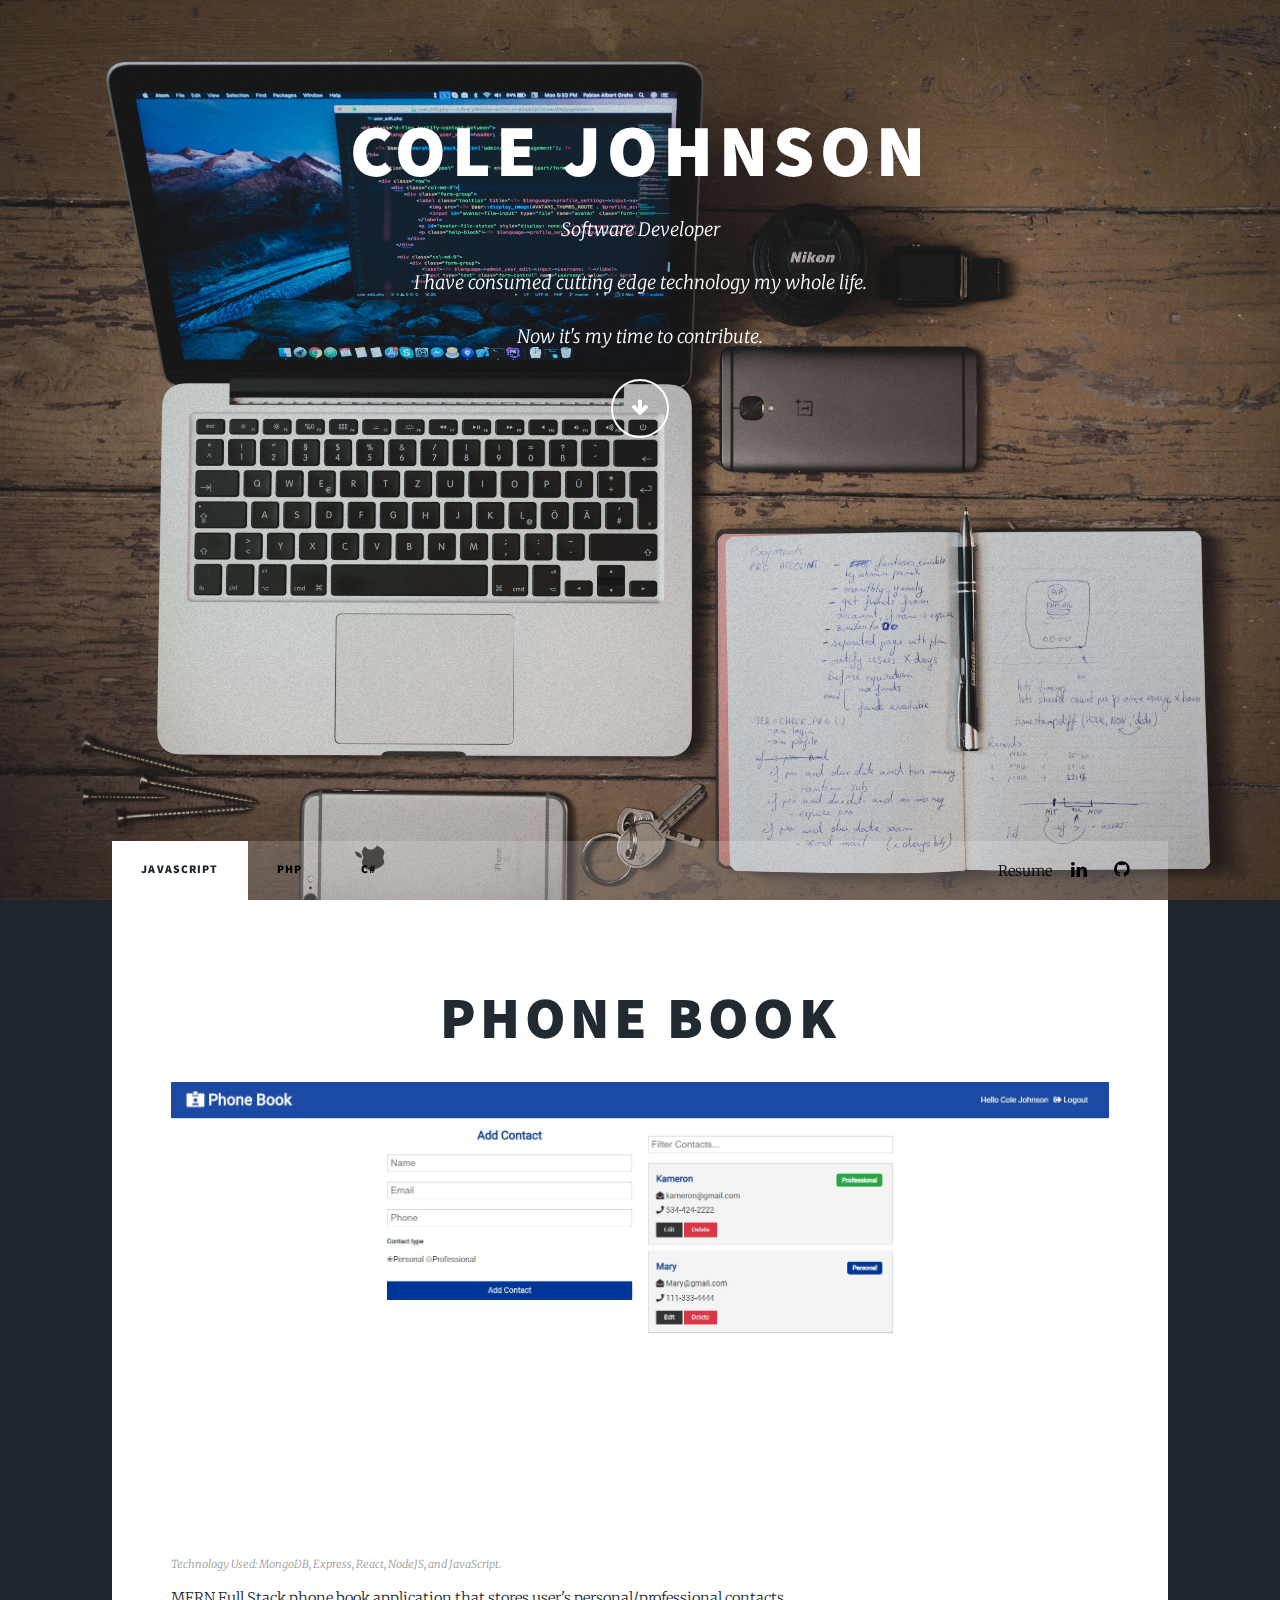
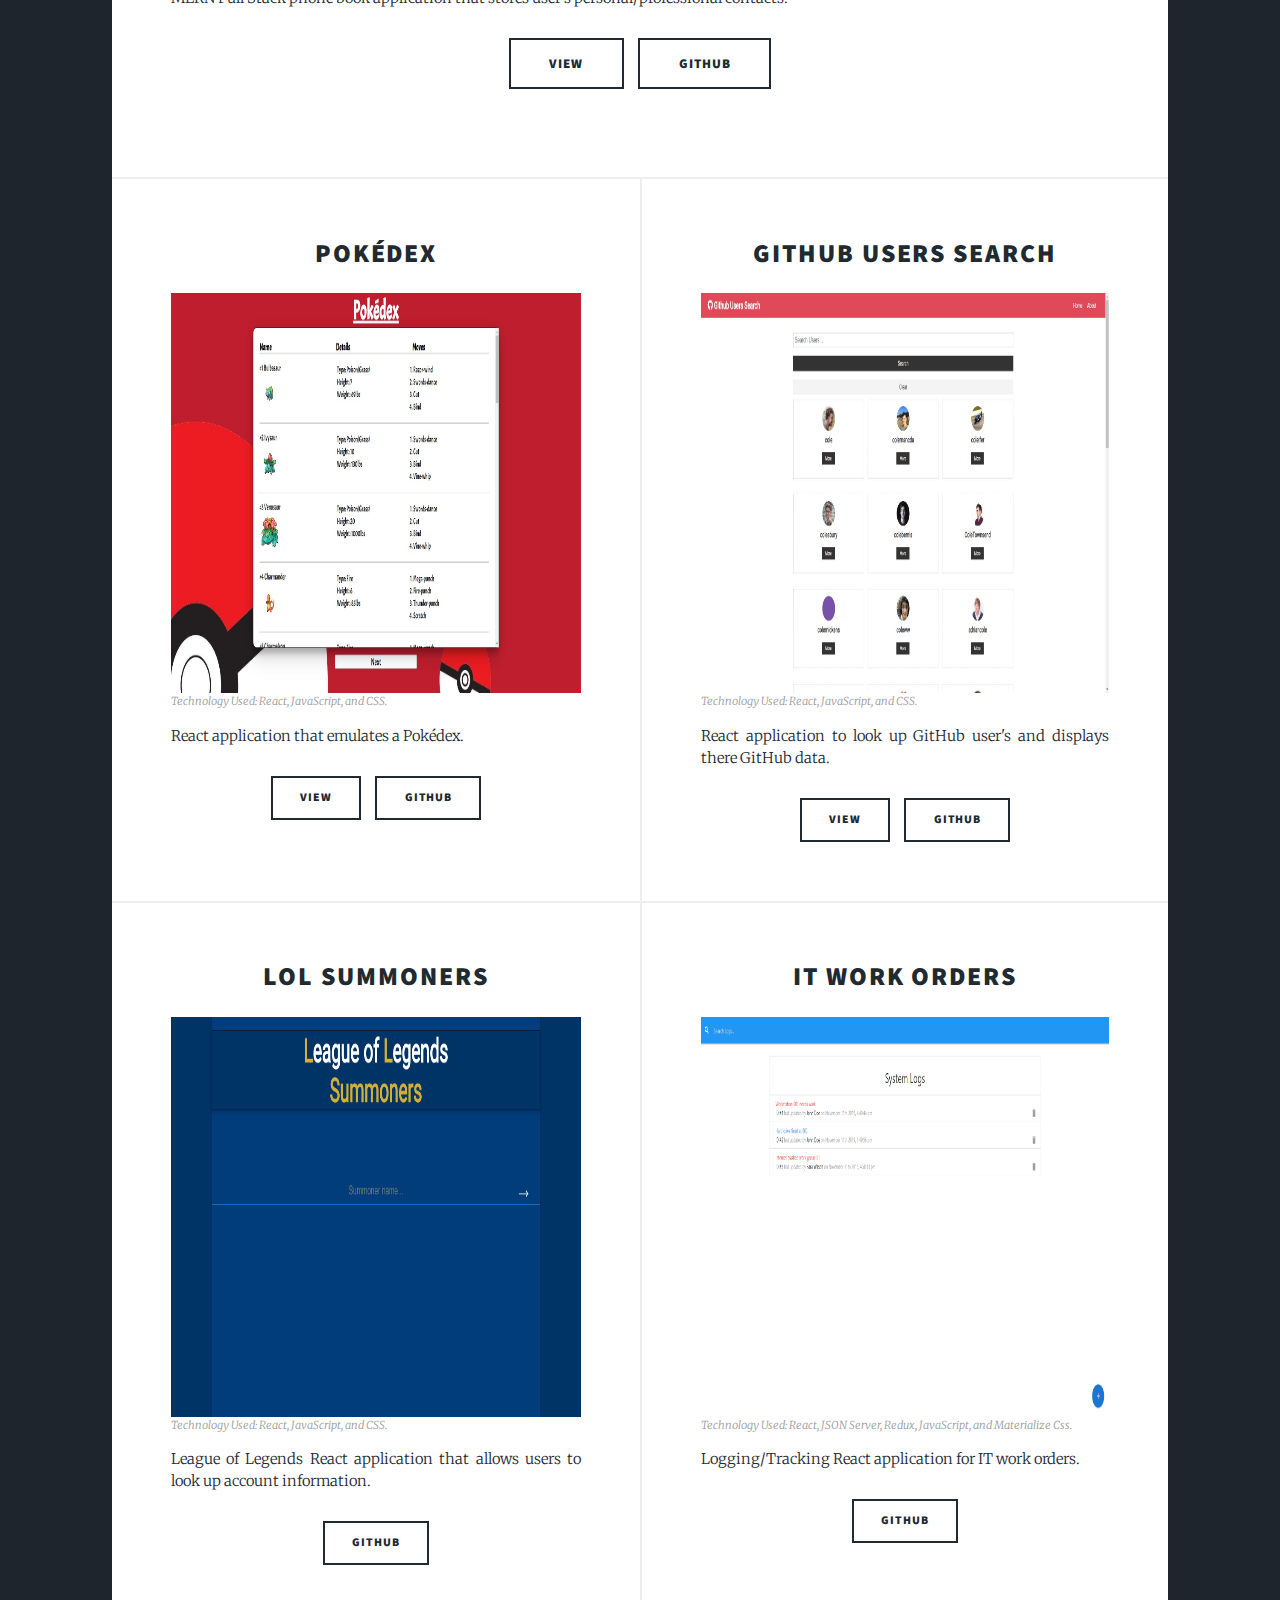
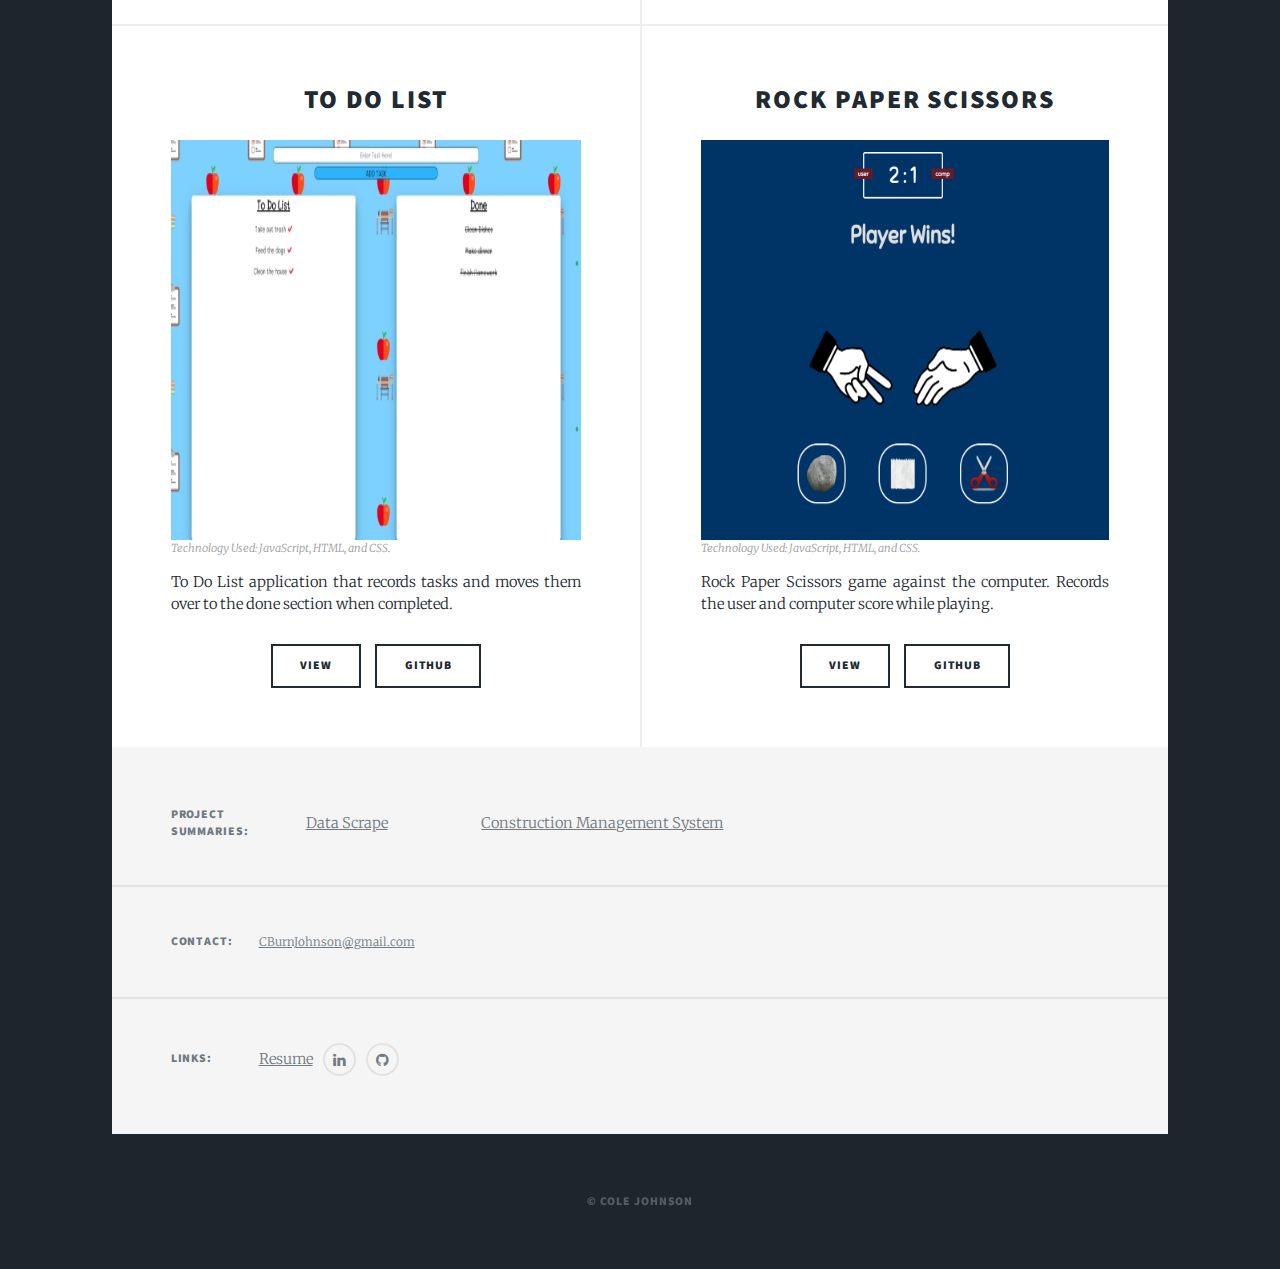
==== commit 5850e7db: "updated project summaries" ====
--- a/index.html
+++ b/index.html
@@ -54,8 +54,8 @@
 								<h2>Phone Book</h2>
 							</header>
 							<img class="image main" name="slidethree" alt="" />
-							<p class="tech-used">Technology Used: PHP, JavaScript, HTML, and CSS.</p>
-							<p>A website created for my dog that allows me to login and upload pictures that get stored in a picture library directory. The home page has a carousel populated with random pictures from the picture library. The login information is “guest” for username and password (uploading is not available for guests).</p>
+							<p class="tech-used">Technology Used: MongoDB, Express, React, NodeJS, and JavaScript.</p>
+							<p>MERN Full Stack phone book application that stores user's personal/professional contacts.</p>
 							<ul class="actions special">
 								<li><a href="https://morning-meadow-52795.herokuapp.com/" class="button large" target="_blank">View</a></li>
 								<li><a href="https://github.com/CBurnJohnson/phone-book" class="button large" target="_blank">GitHub</a></li>
@@ -71,8 +71,8 @@
 										<h2>Pokédex</h2>
 									</header>
 									<img class="image fit" src="images/pokedex/homepage.jpg" />
-									<p class="tech-used">Technology Used: ASP.NET, and C#.</p>
-									<p>Console application that emulates the game Twenty One.</p>
+									<p class="tech-used">Technology Used: React, JavaScript, and CSS.</p>
+									<p>React application that emulates a Pokédex.</p>
 									<ul class="actions special">
 										<li><a href="https://pokedex123.netlify.com/" target="_blank" class="button">View</a></li>
 										<li><a href="https://github.com/CBurnJohnson/pokedex" target="_blank" class="button">GitHub</a></li>
@@ -83,8 +83,8 @@
 										<h2>Github Users Search<h2>
 									</header>
 									<img class="image fit" src="images/github-users-search/searched-users.jpg" />
-									<p class="tech-used">Technology Used: ASP.NET MVC, C#, SQLServer, JavaScript, and Bootstrap.</p>
-									<p>Web application that issues car insurance quotes based on the user's input. The application also pulls all recent quotes from the database, and displays the data on the admin page.</p>
+									<p class="tech-used">Technology Used: React, JavaScript, and CSS.</p>
+									<p>React application to look up GitHub user's and displays there GitHub data.</p>
 									<ul class="actions special">
 										<li><a href="https://githubfinder98745.netlify.com/" target="_blank" class="button">View</a></li>
 										<li><a href="https://github.com/CBurnJohnson/github-users-search" target="_blank" class="button">GitHub</a></li>
@@ -95,8 +95,8 @@
 										<h2>LoL Summoners</h2>
 									</header>
 									<img class="image fit" name="slideFour" />
-									<p class="tech-used">Technology Used: HTML, CSS, and JavaScript.</p>
-									<p>To do list application that records tasks and moves them over to the done section when completed.</p>
+									<p class="tech-used">Technology Used: React, JavaScript, and CSS.</p>
+									<p>League of Legends React application that allows users to look up account information.</p>
 
 									<ul class="actions special">
 										<li><a href="https://github.com/CBurnJohnson/lol-summoners" target="_blank" class="button">GitHub</a></li>
@@ -109,8 +109,9 @@
 										<h2>IT Work Orders</h2>
 									</header>
 									<img class="image fit" name="slideFive" />
-									<p class="tech-used">Technology Used: HTML, CSS, and JavaScript.</p>
-									<p>Rock Paper Scissors game against the computer. Records the user and computer score while playing.</p>
+									<p class="tech-used">Technology Used: React, JSON Server, Redux, JavaScript, and Materialize Css.
+                                    </p>
+									<p>Logging/Tracking React application for IT work orders.</p>
 									<ul class="actions special">
 										<li><a href="https://github.com/CBurnJohnson/it-work-orders" target="_blank" class="button">GitHub</a></li>
 
@@ -121,8 +122,8 @@
 										<h2>To Do List</h2>
 									</header>
 									<img class="image fit" src='images/todo/todolist.png' />
-									<p class="tech-used">Technology Used: HTML, CSS, and JavaScript.</p>
-									<p>To do list application that records tasks and moves them over to the done section when completed.</p>
+									<p class="tech-used">Technology Used: JavaScript, HTML, and CSS.</p>
+									<p>To Do List application that records tasks and moves them over to the done section when completed.</p>
 
 									<ul class="actions special">
 										<li><a href="https://cburnjohnson.github.io/to-do-list/" target="_blank" class="button">View</a></li>
@@ -135,7 +136,7 @@
 										<h2>Rock Paper Scissors</h2>
 									</header>
 									<img class="image fit" src="images/rps/rockpaperscissors.png" />
-									<p class="tech-used">Technology Used: HTML, CSS, and JavaScript.</p>
+									<p class="tech-used">Technology Used: JavaScript, HTML, and CSS.</p>
 									<p>Rock Paper Scissors game against the computer. Records the user and computer score while playing.</p>
 									<ul class="actions special">
 										<li><a href="https://cburnjohnson.github.io/rock-paper-scissors/" target="_blank" class="button">View</a></li>
--- a/assets/css/main.css
+++ b/assets/css/main.css
@@ -2944,7 +2944,7 @@
 		}
 
 		header.major {
-			margin: 0 0 4rem 0;
+			margin: 0 0 1rem 0;
 			text-align: center;
 		}
 
@@ -3710,7 +3710,7 @@
 				}
 
 					#nav ul.links li a:hover {
-						color: inherit !important;
+						color: #18bfef;
 						background-color: rgba(255, 255, 255, 0.1);
 					}
 
@@ -3758,7 +3758,7 @@
 	}
 
 		#main > * {
-			padding: 4rem 4rem 2rem 4rem ;
+			padding: 2rem 4rem 2rem 4rem ;
 			border-top: solid 2px #eeeeee;
 			margin: 0;
 		}
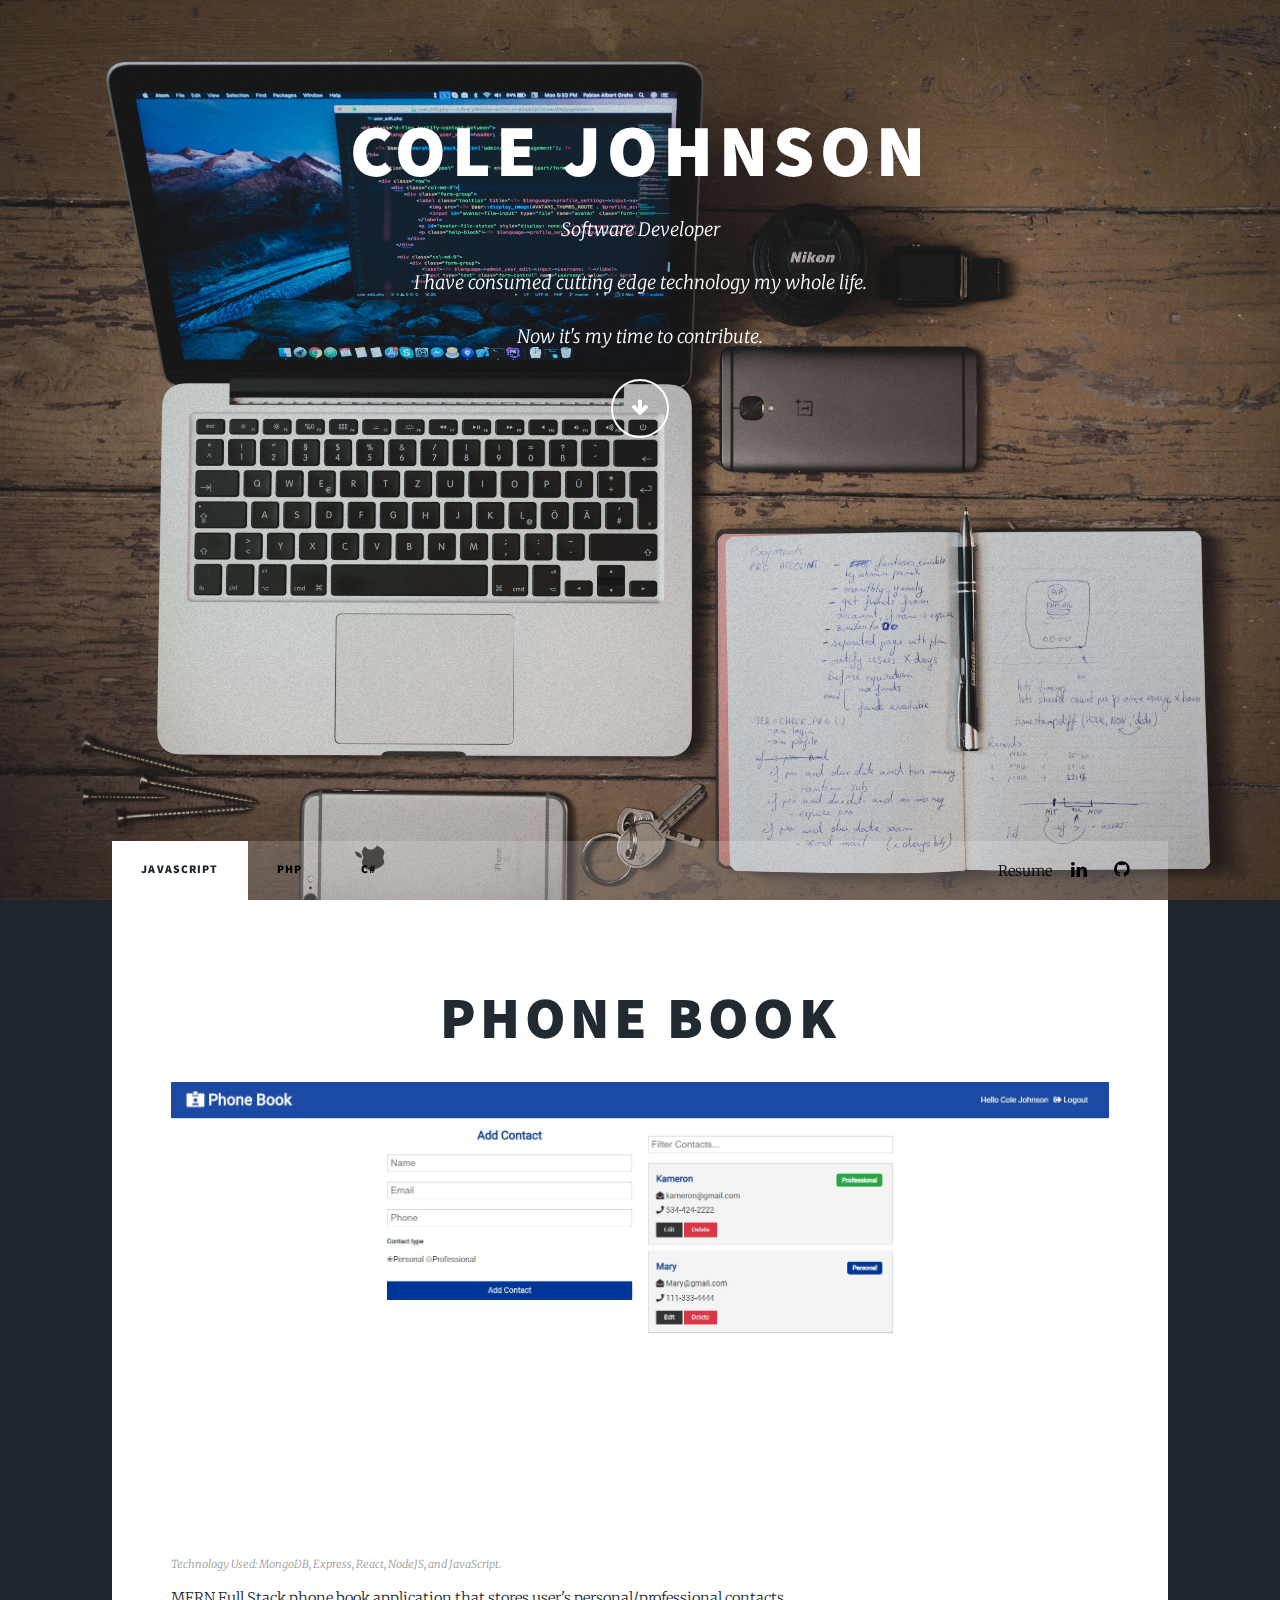
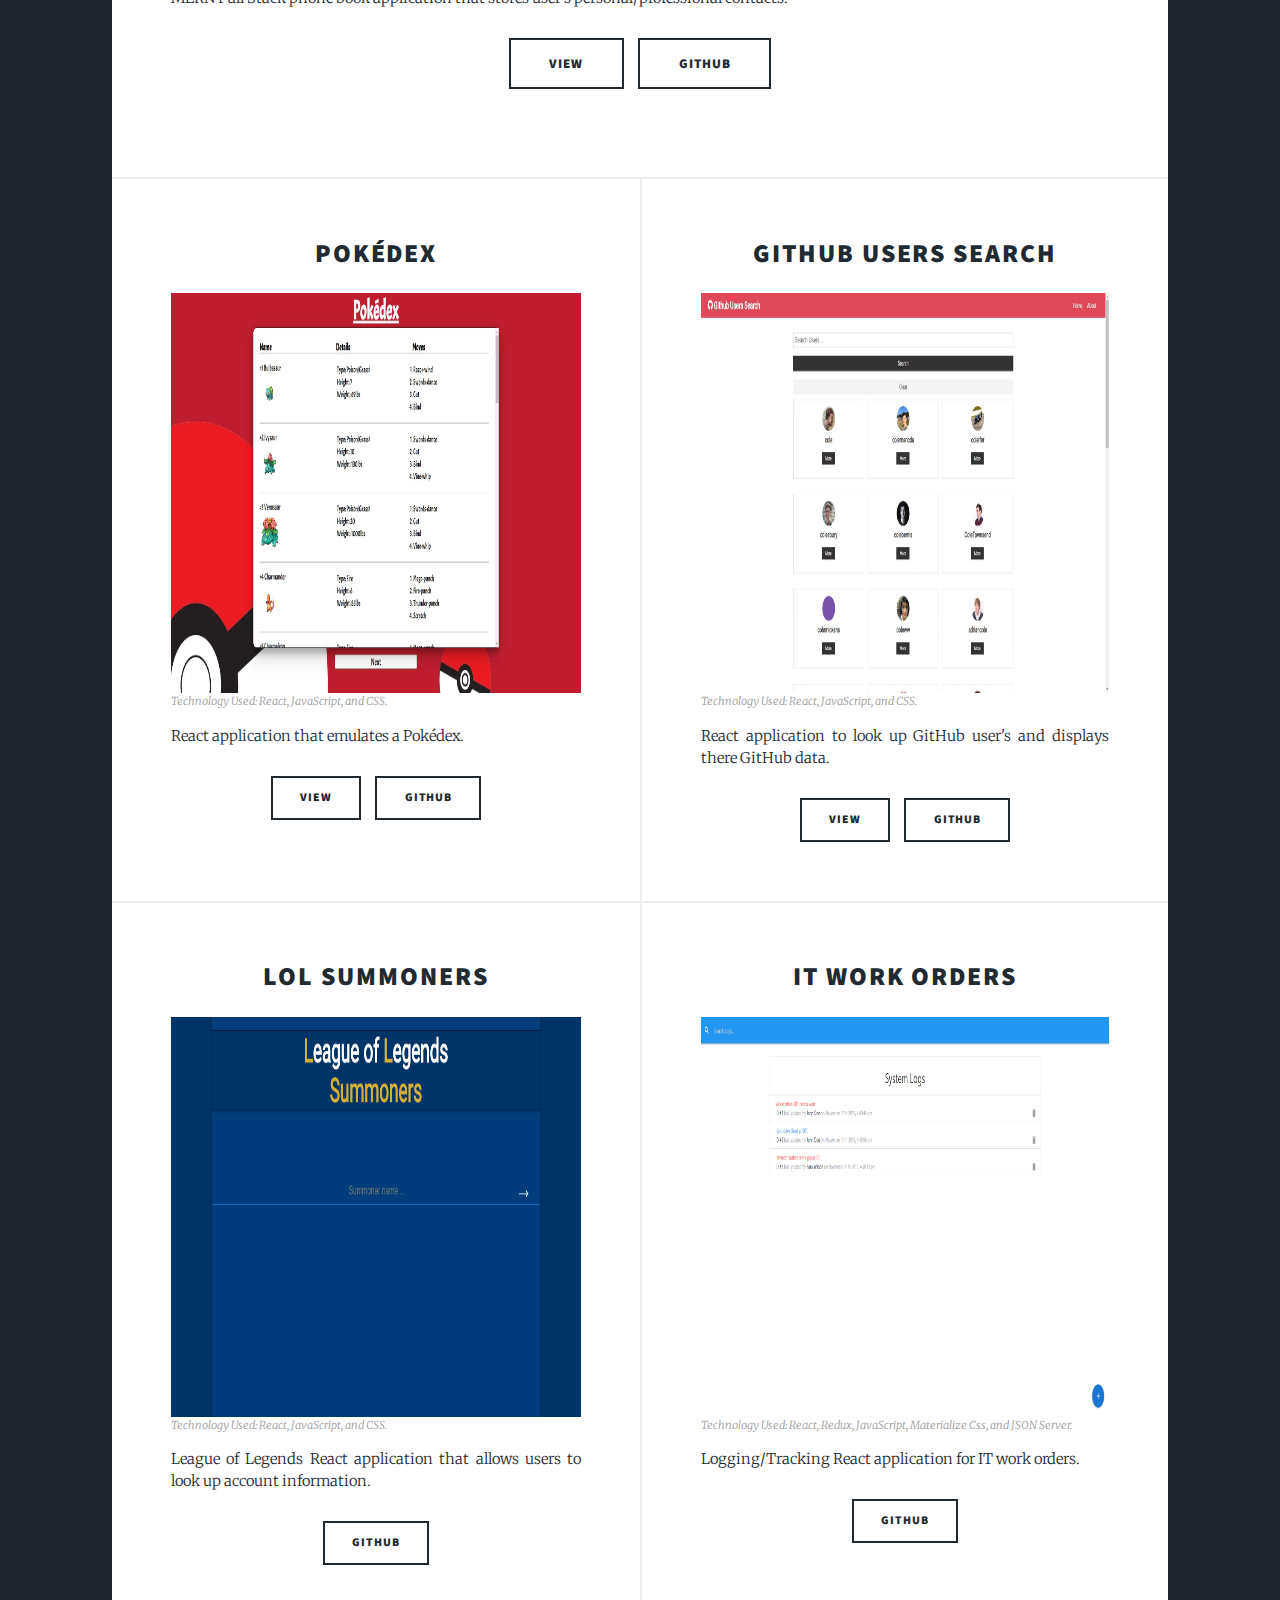
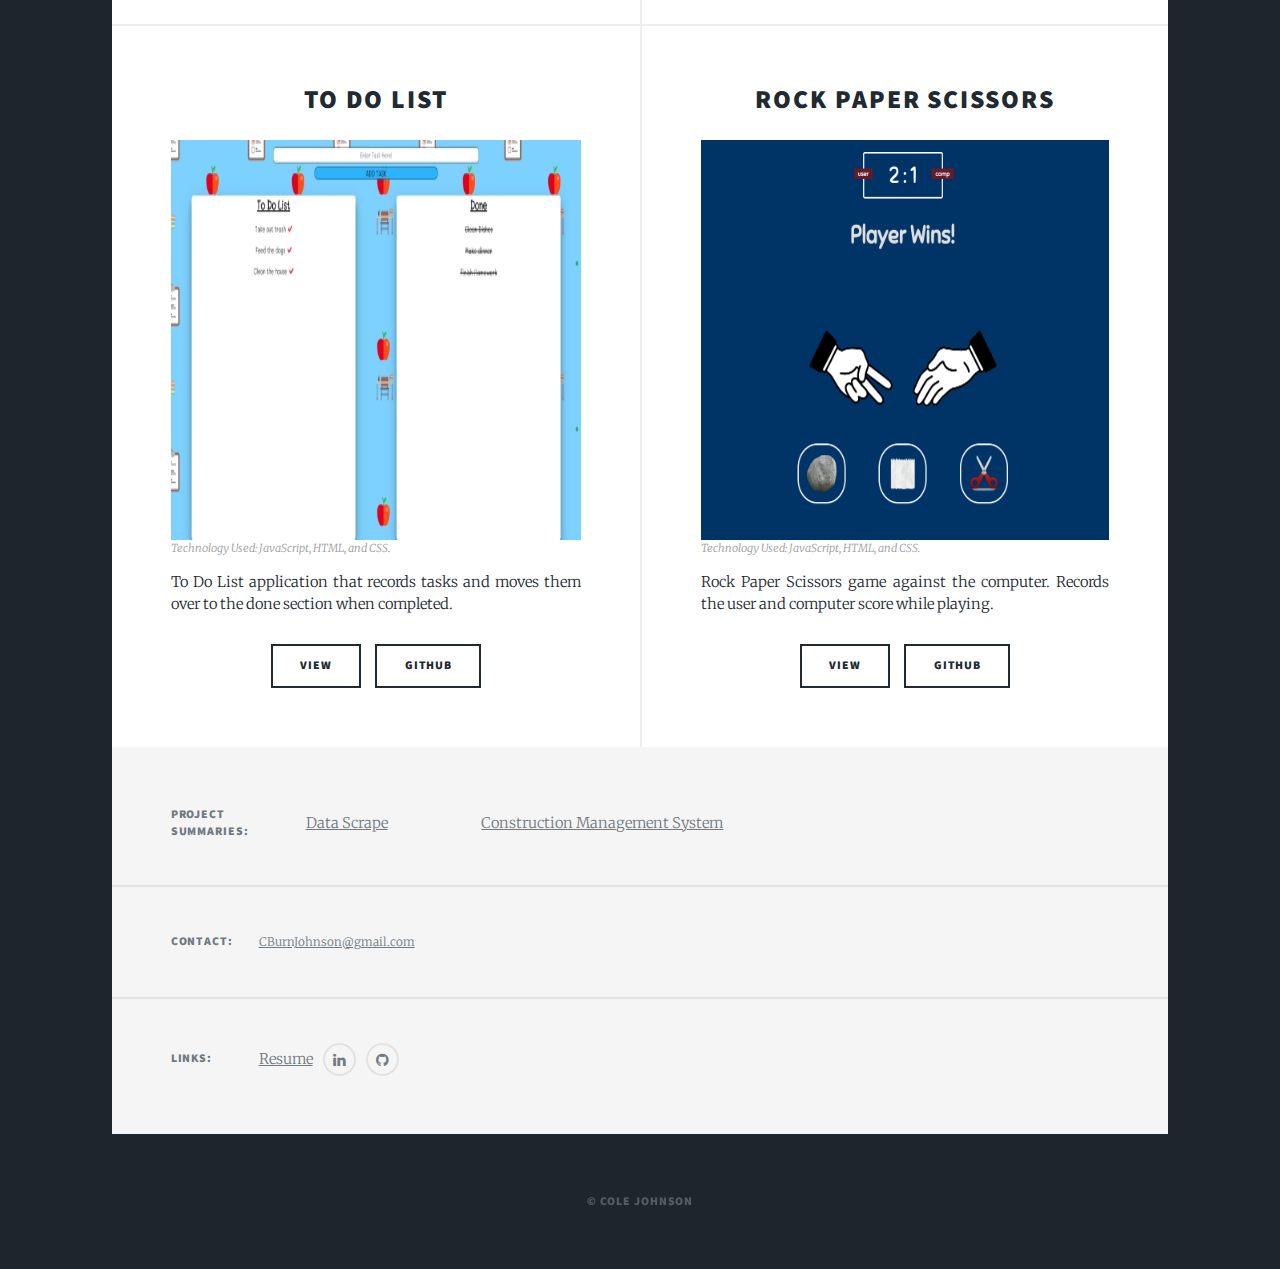
==== commit a4a4a915: "changed technology used" ====
--- a/index.html
+++ b/index.html
@@ -109,7 +109,7 @@
 										<h2>IT Work Orders</h2>
 									</header>
 									<img class="image fit" name="slideFive" />
-									<p class="tech-used">Technology Used: React, JSON Server, Redux, JavaScript, and Materialize Css.
+									<p class="tech-used">Technology Used: React, Redux, JavaScript, Materialize Css, and JSON Server.
                                     </p>
 									<p>Logging/Tracking React application for IT work orders.</p>
 									<ul class="actions special">
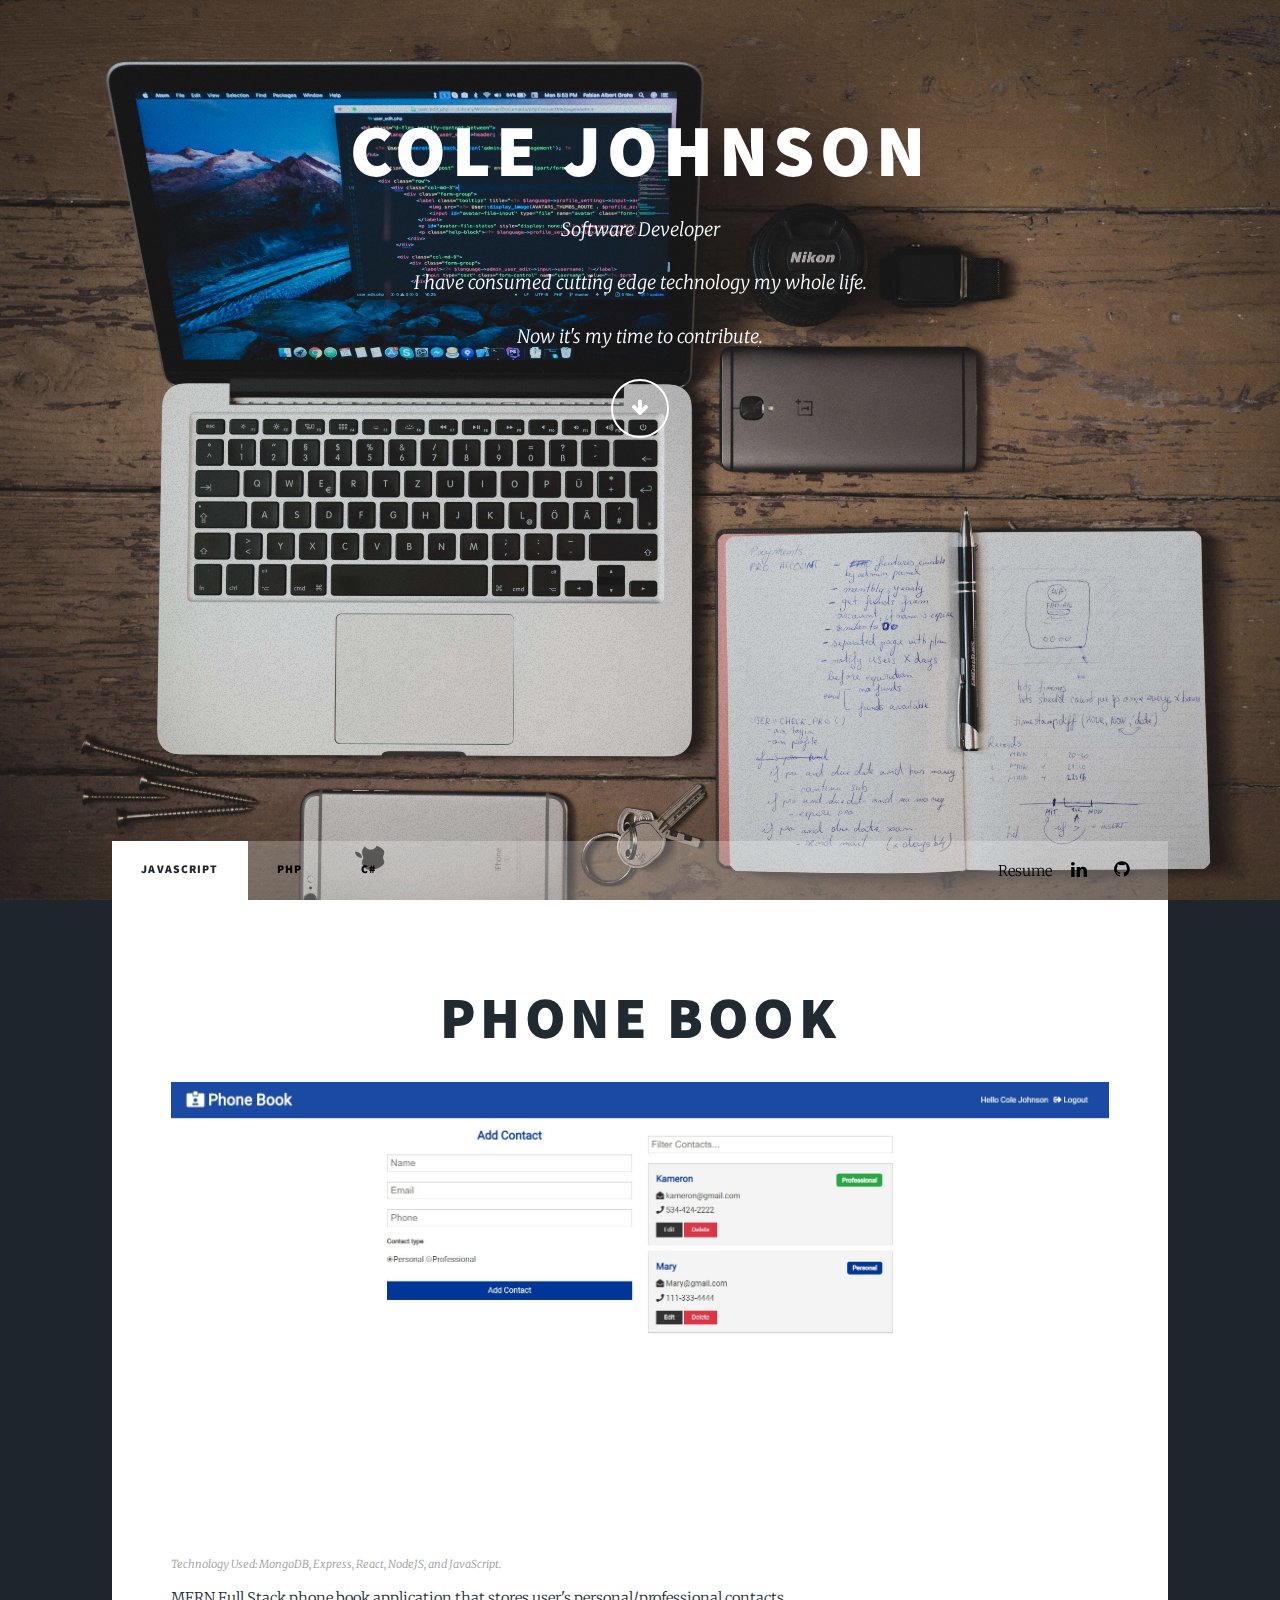
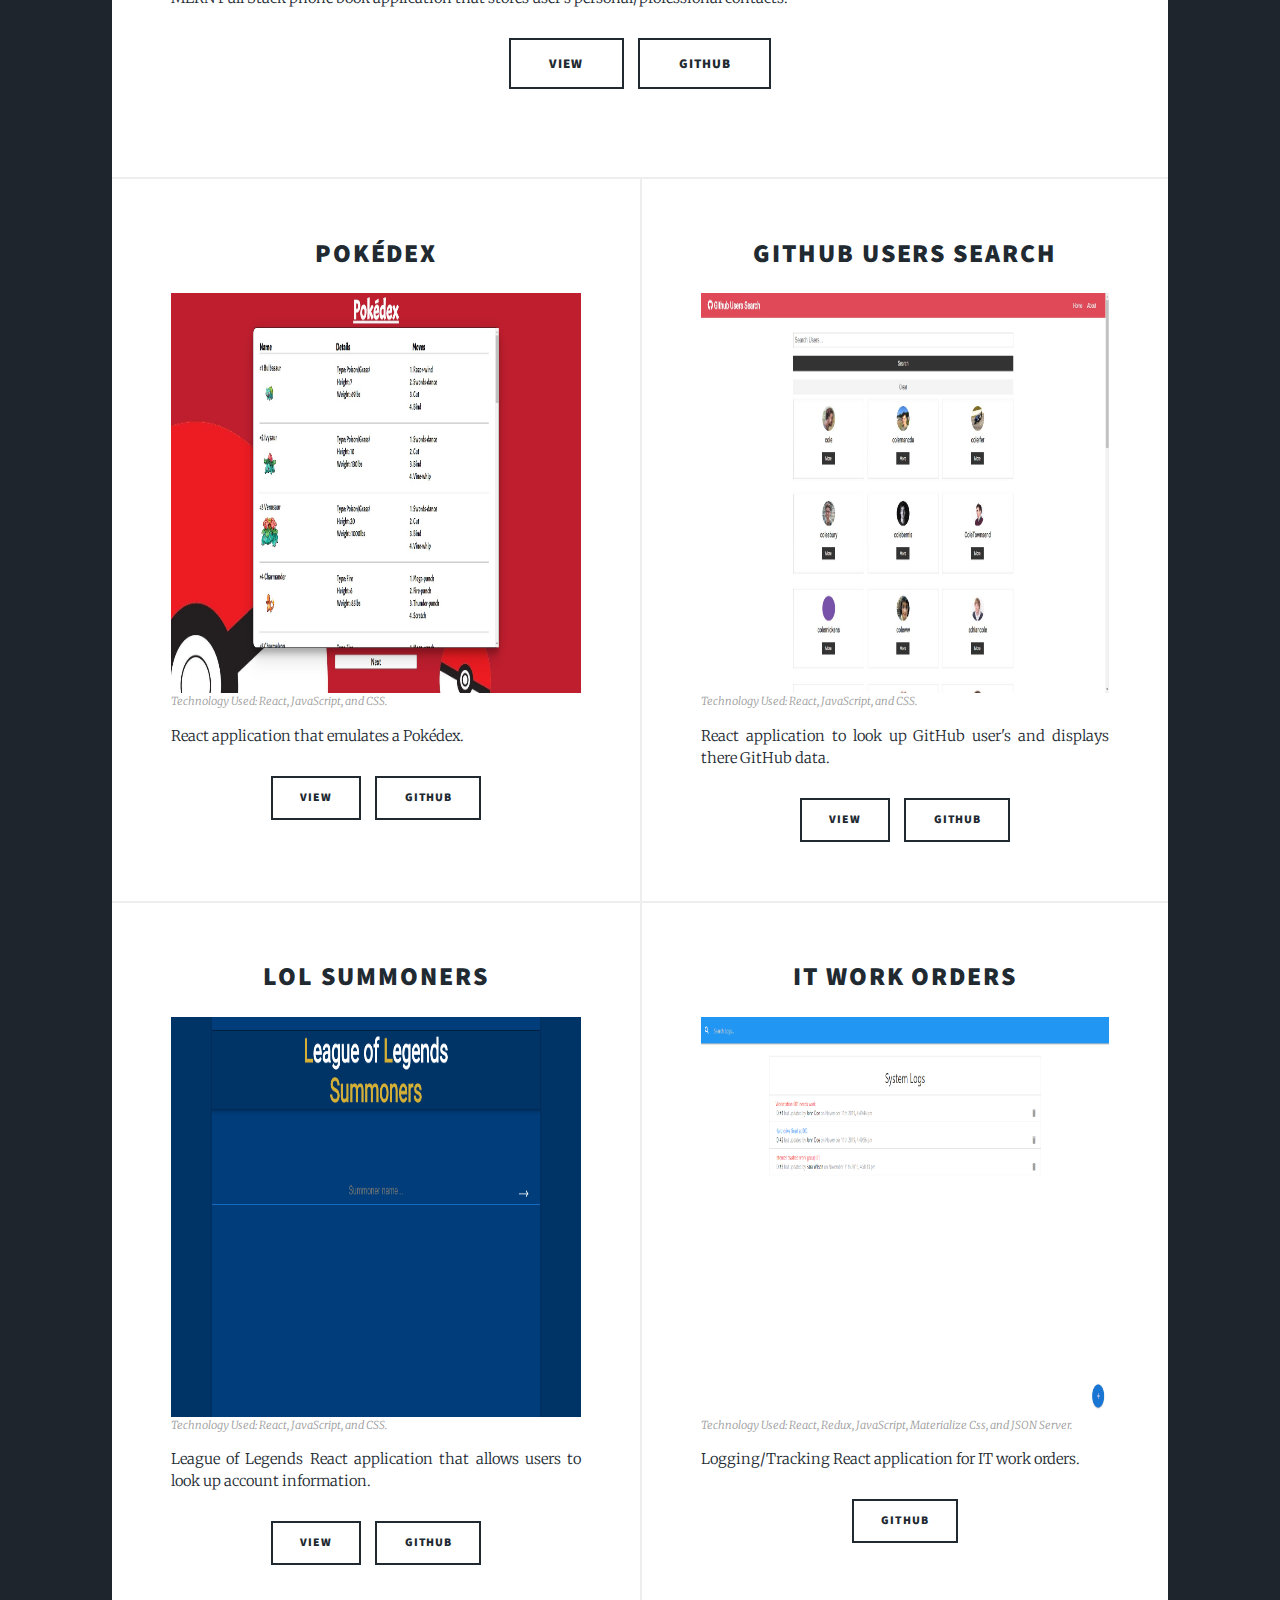
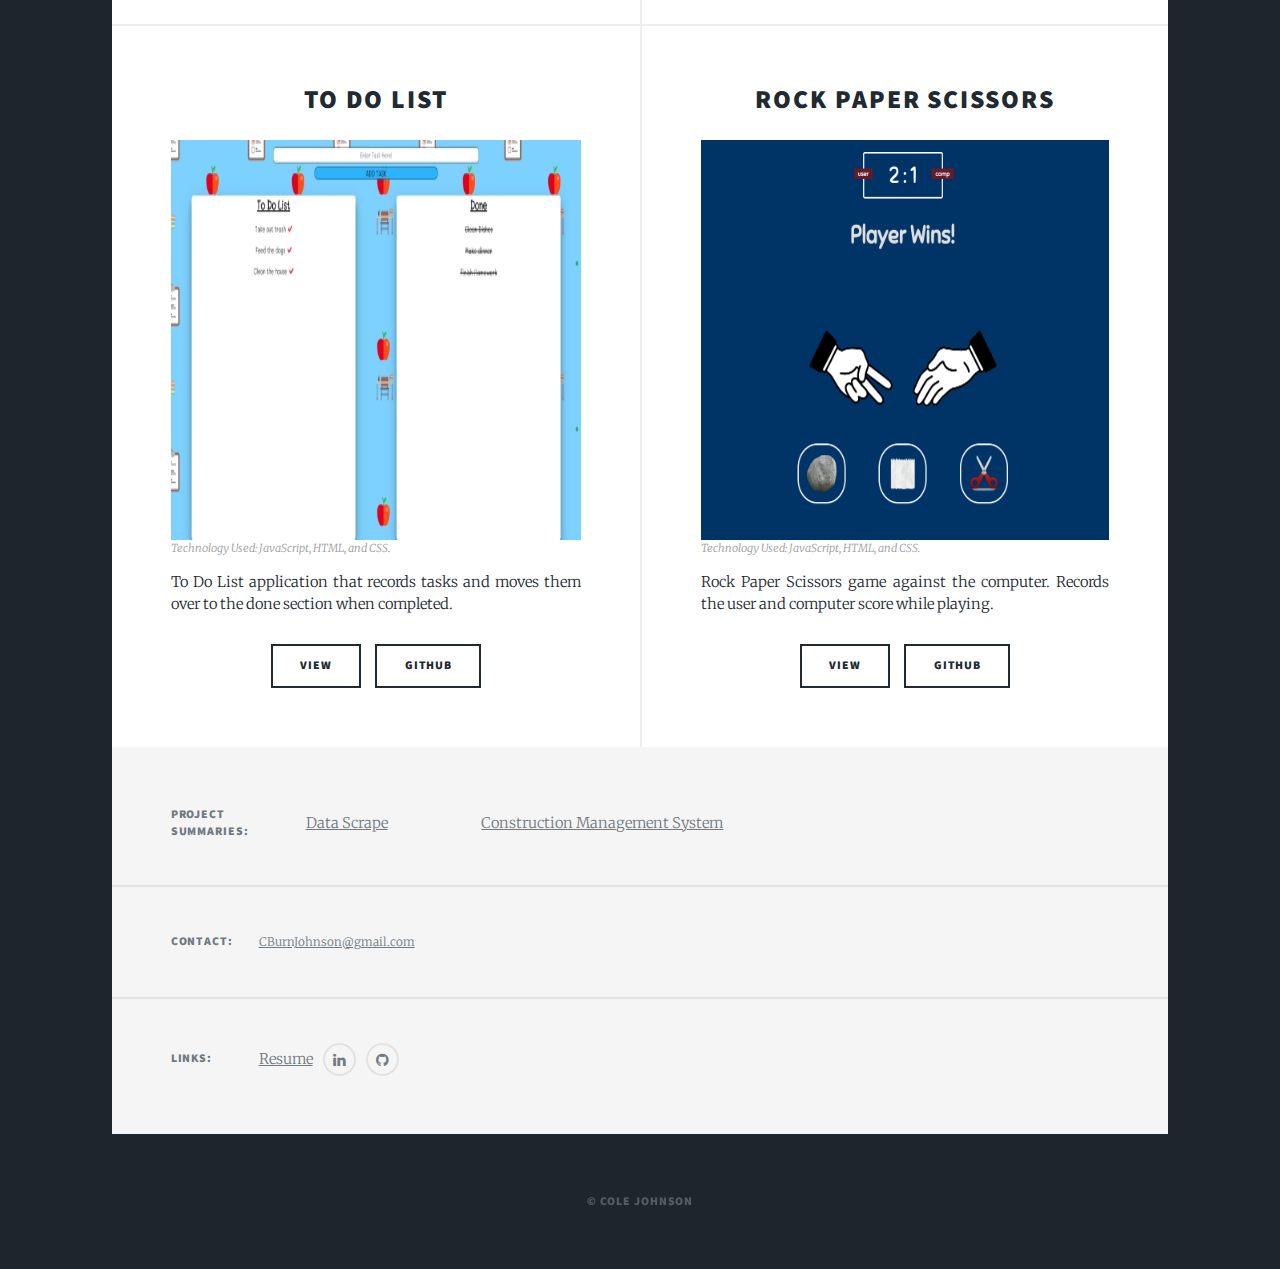
==== commit a9ef4b1c: "added button to view lol summoners" ====
--- a/index.html
+++ b/index.html
@@ -99,6 +99,7 @@
 									<p>League of Legends React application that allows users to look up account information.</p>
 
 									<ul class="actions special">
+										<li><a href="https://lolsummoners.netlify.com" target="_blank" class="button">View</a></li>
 										<li><a href="https://github.com/CBurnJohnson/lol-summoners" target="_blank" class="button">GitHub</a></li>
 
 									</ul>
--- a/assets/css/main.css
+++ b/assets/css/main.css
@@ -3608,7 +3608,7 @@
 		-webkit-transition: -webkit-transform 1s ease, opacity 1s ease;
 		-ms-transition: -ms-transform 1s ease, opacity 1s ease;
 		transition: transform 1s ease, opacity 1s ease;
-		background: rgba(255, 255, 255, 0.175);
+		background: rgba(255, 255, 255, 0.25);
 		height: 4rem;
 		line-height: 4rem;
 		margin: -4rem auto 0 auto;
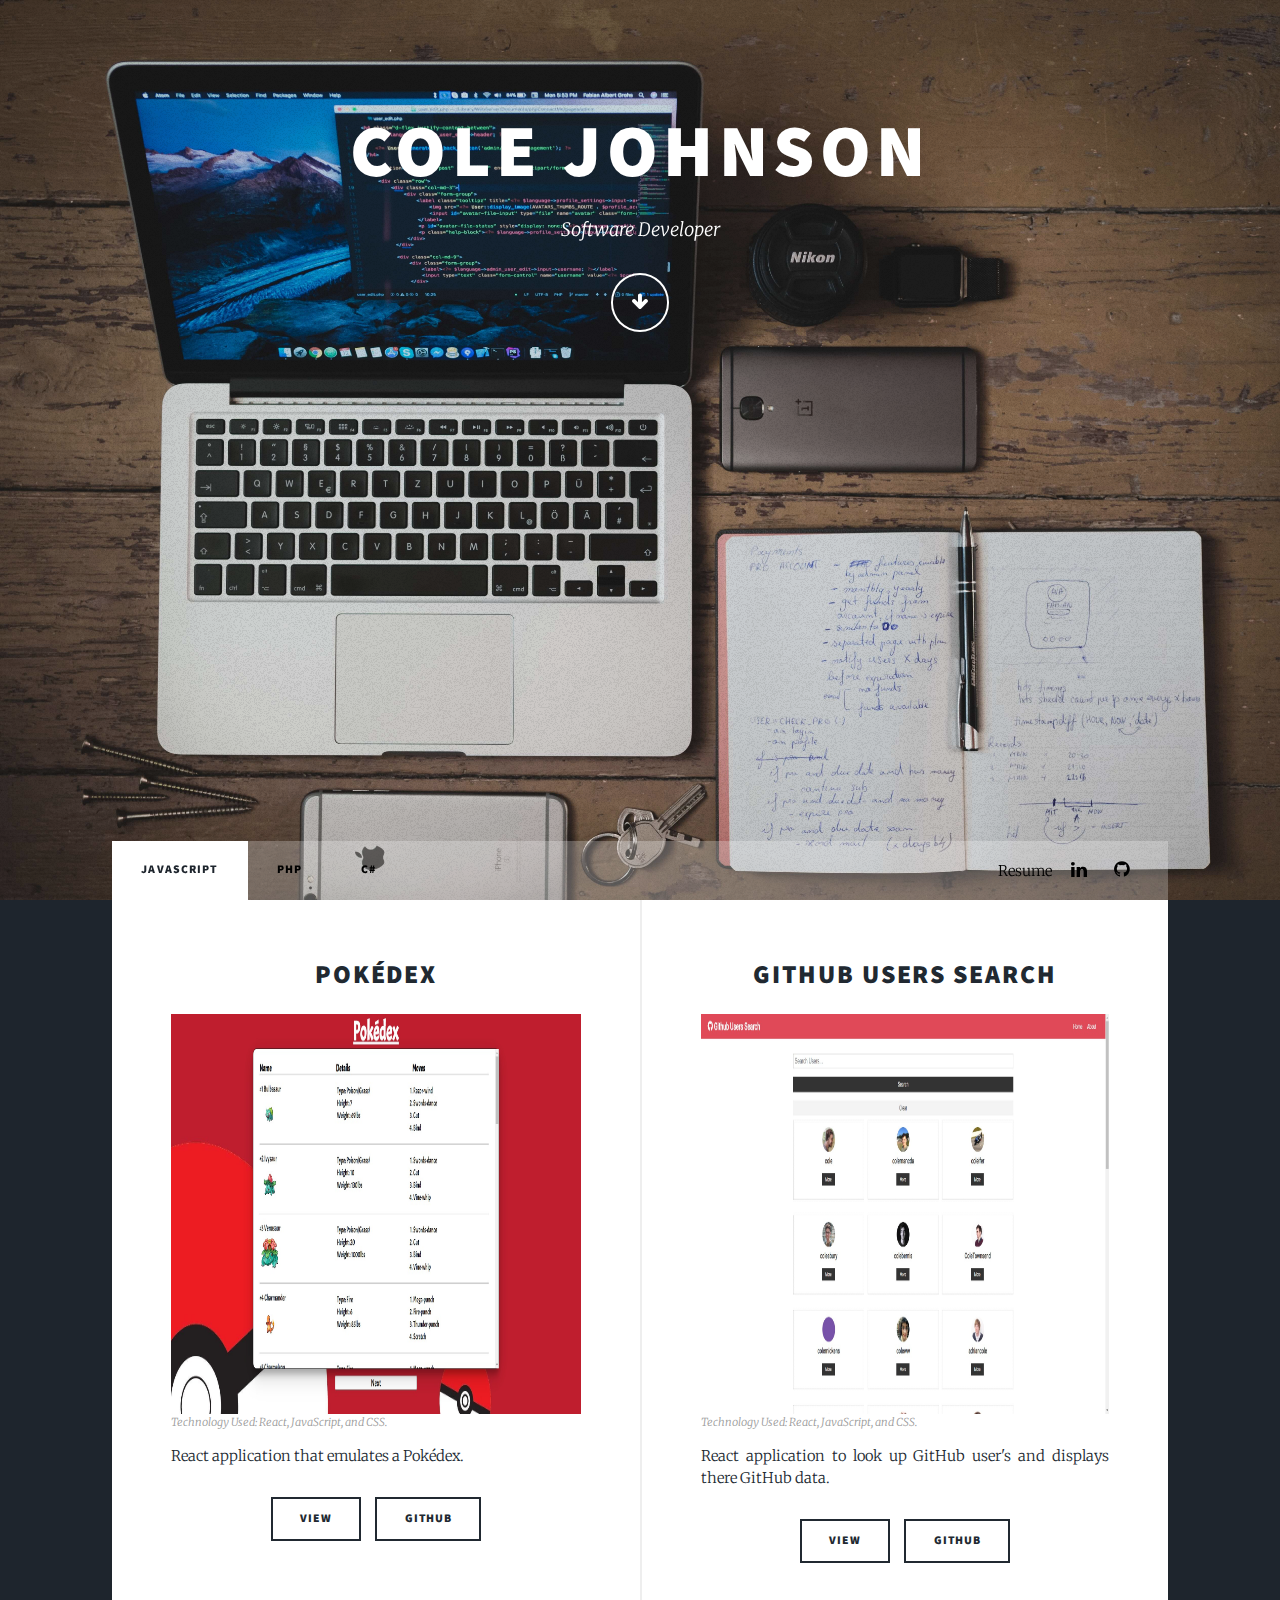
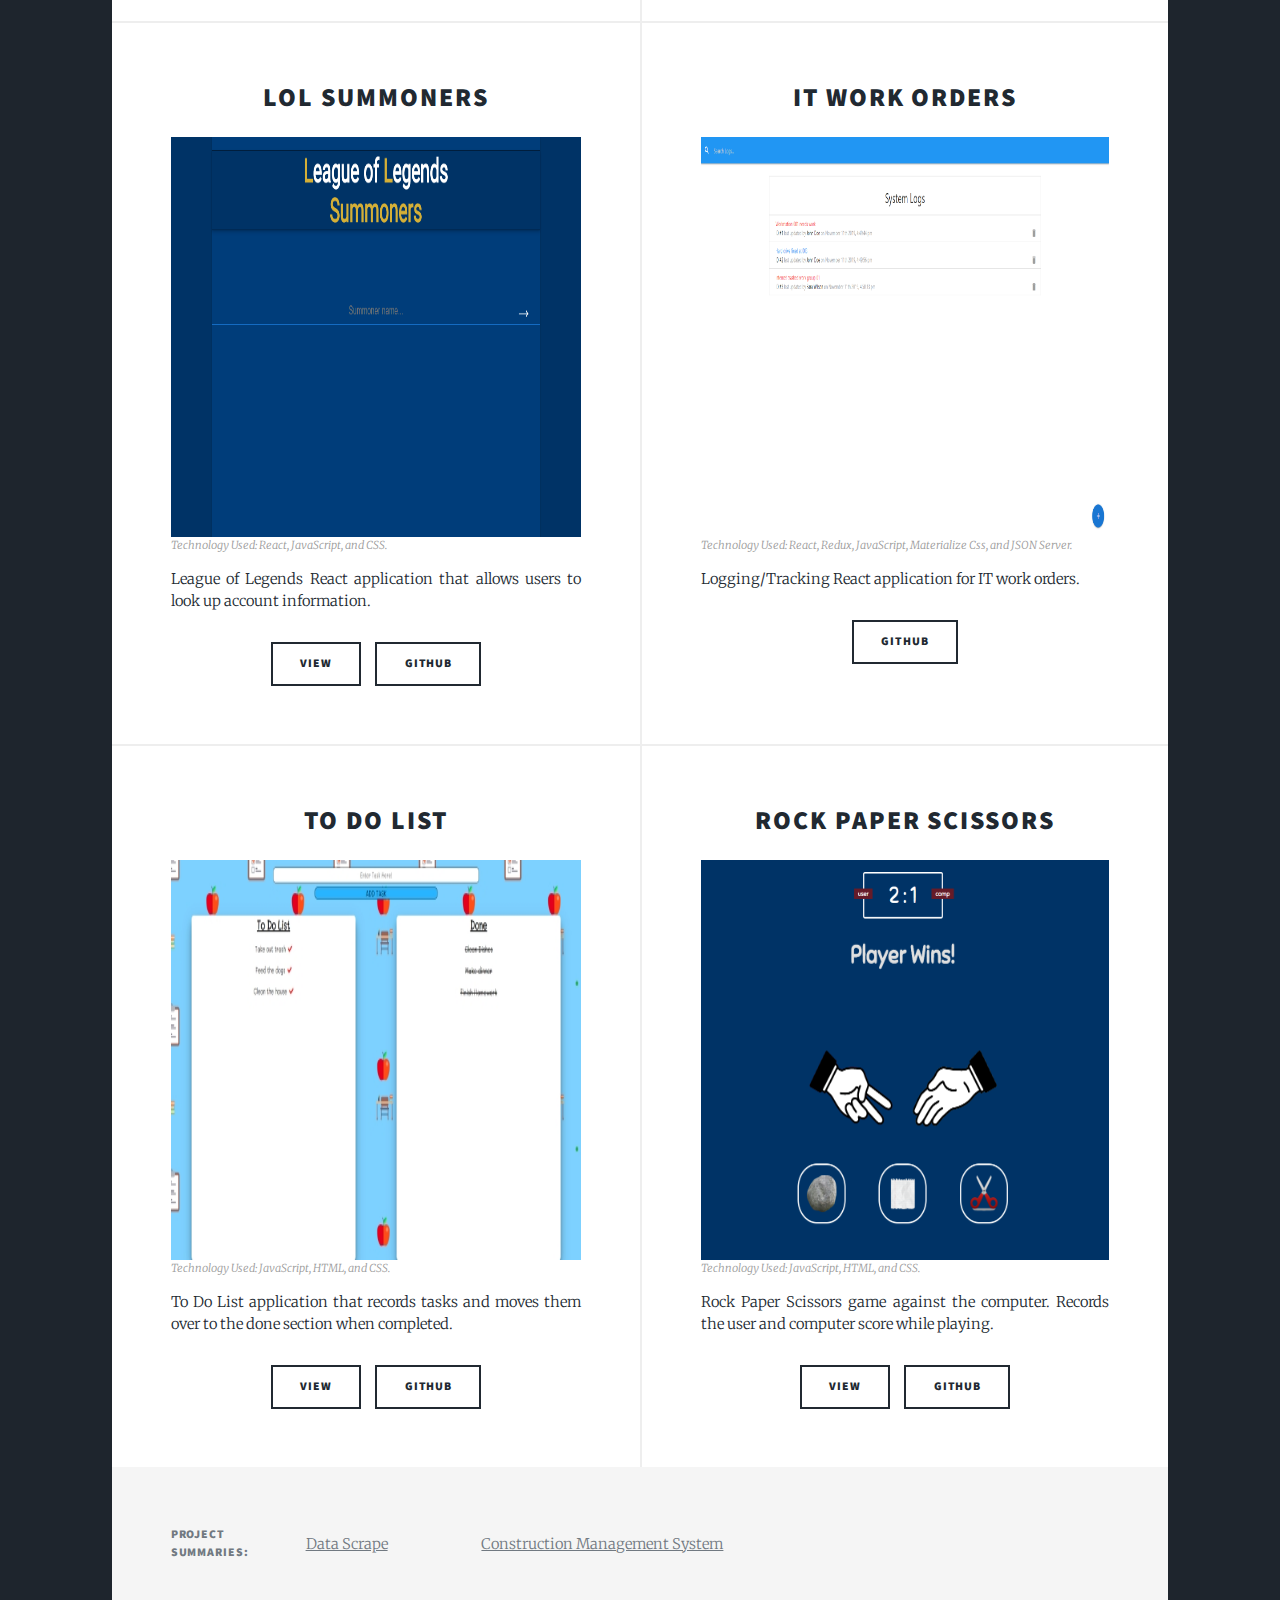
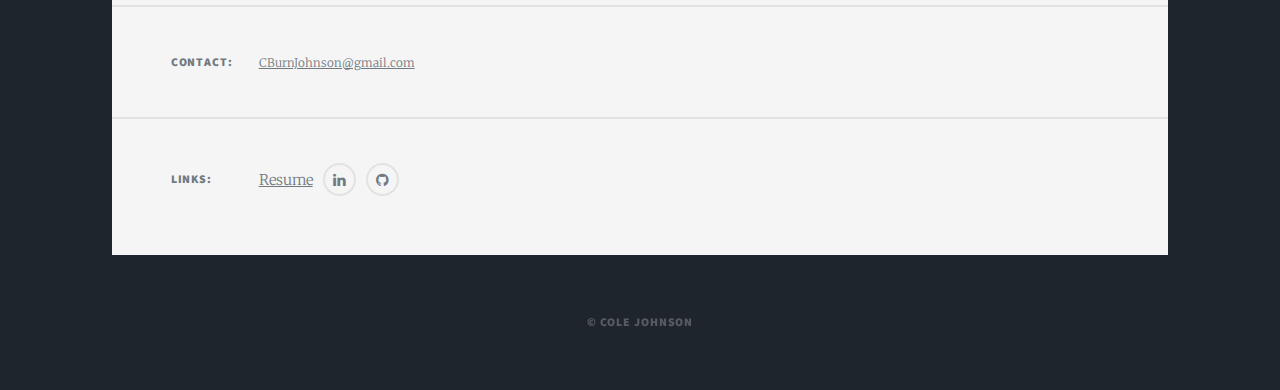
==== commit ba76e51e: "removed intro" ====
--- a/index.html
+++ b/index.html
@@ -18,8 +18,6 @@
 					<div id="intro">
 						<h1>Cole Johnson</h1>
 						<p>Software Developer</p>
-						<p>I have consumed cutting edge technology my whole life.</p>
-						<p>Now it's my time to contribute.</p>
 						<ul class="actions">
 							<li><a href="#header" class="button icon solo fa-arrow-down scrolly">Continue</a></li>
 						</ul>
@@ -48,7 +46,7 @@
 				<!-- Main -->
 					<div id="main">
 
-						<!-- Featured Post -->
+						<!-- Featured Post
 						<article class="post featured">
 							<header class="major">
 								<h2>Phone Book</h2>
@@ -60,7 +58,7 @@
 								<li><a href="https://morning-meadow-52795.herokuapp.com/" class="button large" target="_blank">View</a></li>
 								<li><a href="https://github.com/CBurnJohnson/phone-book" class="button large" target="_blank">GitHub</a></li>
 							</ul>
-						</article>
+						</article> -->
 
 
 
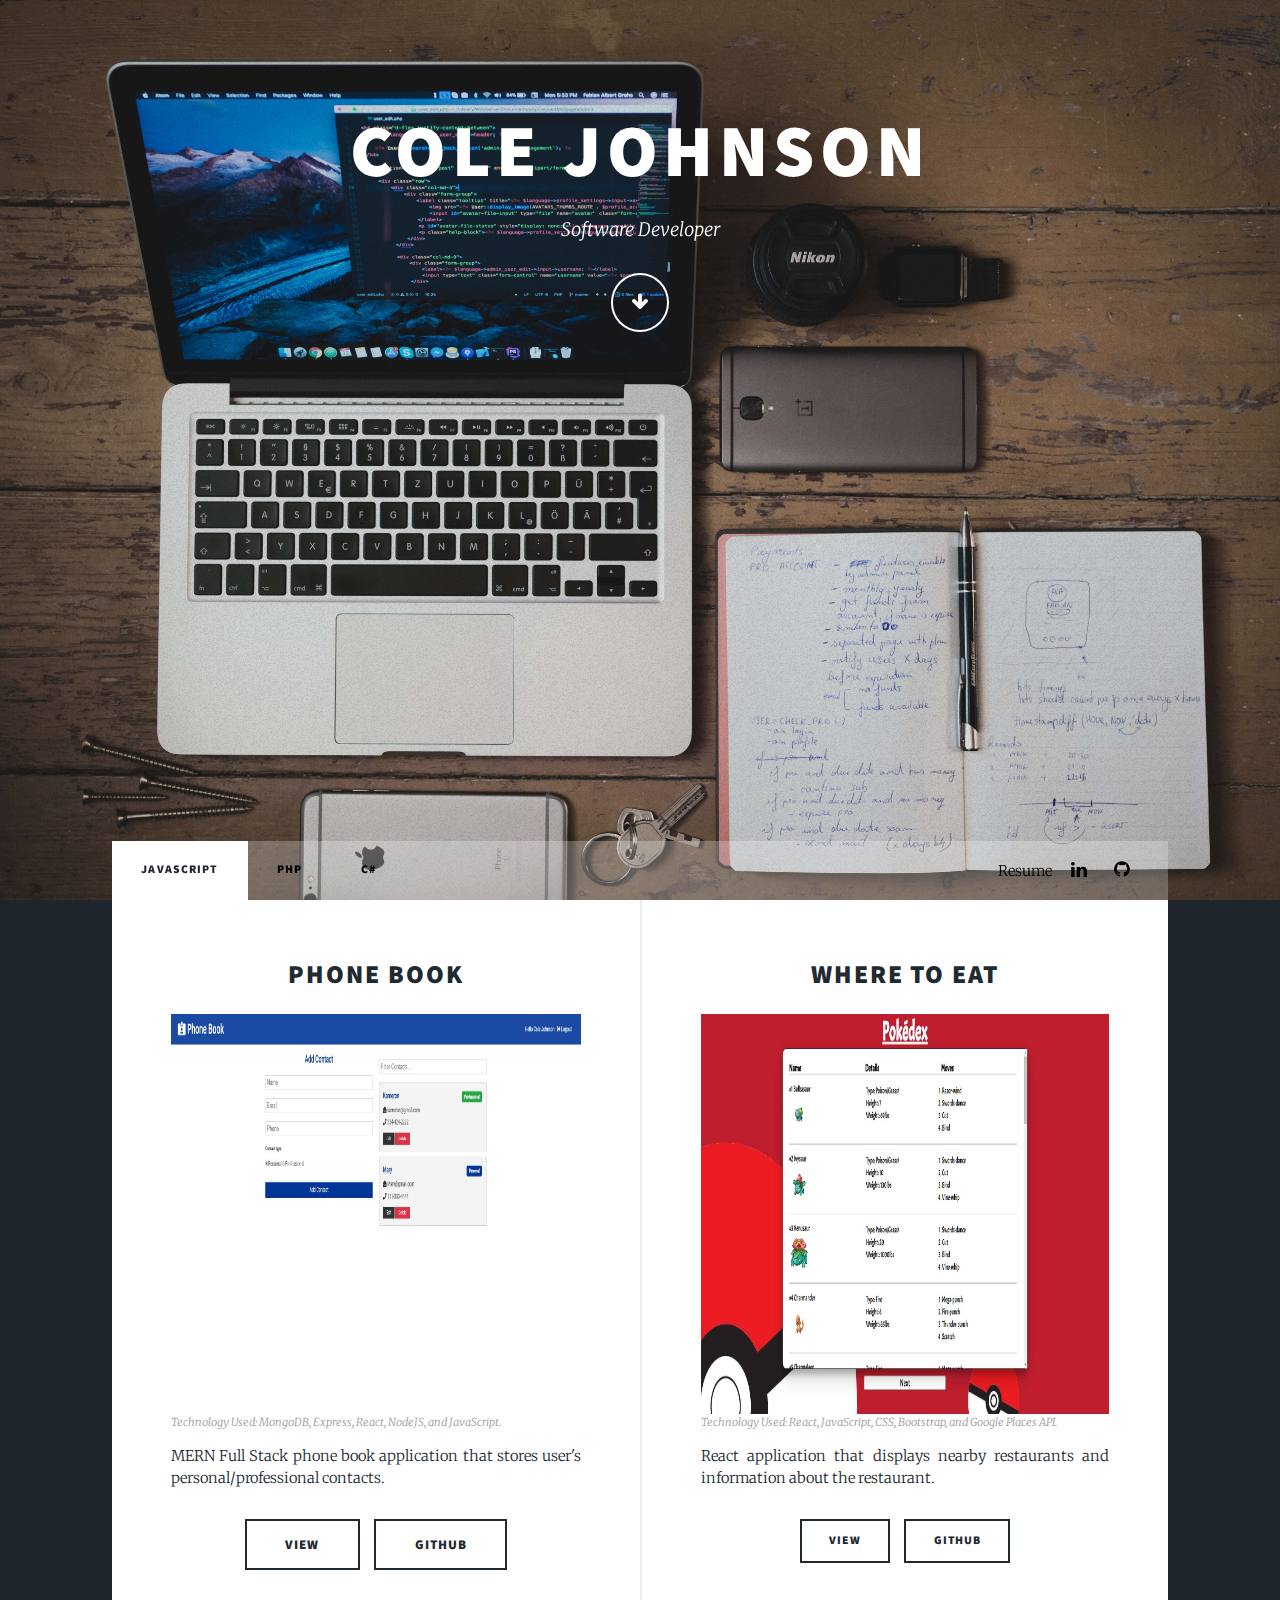
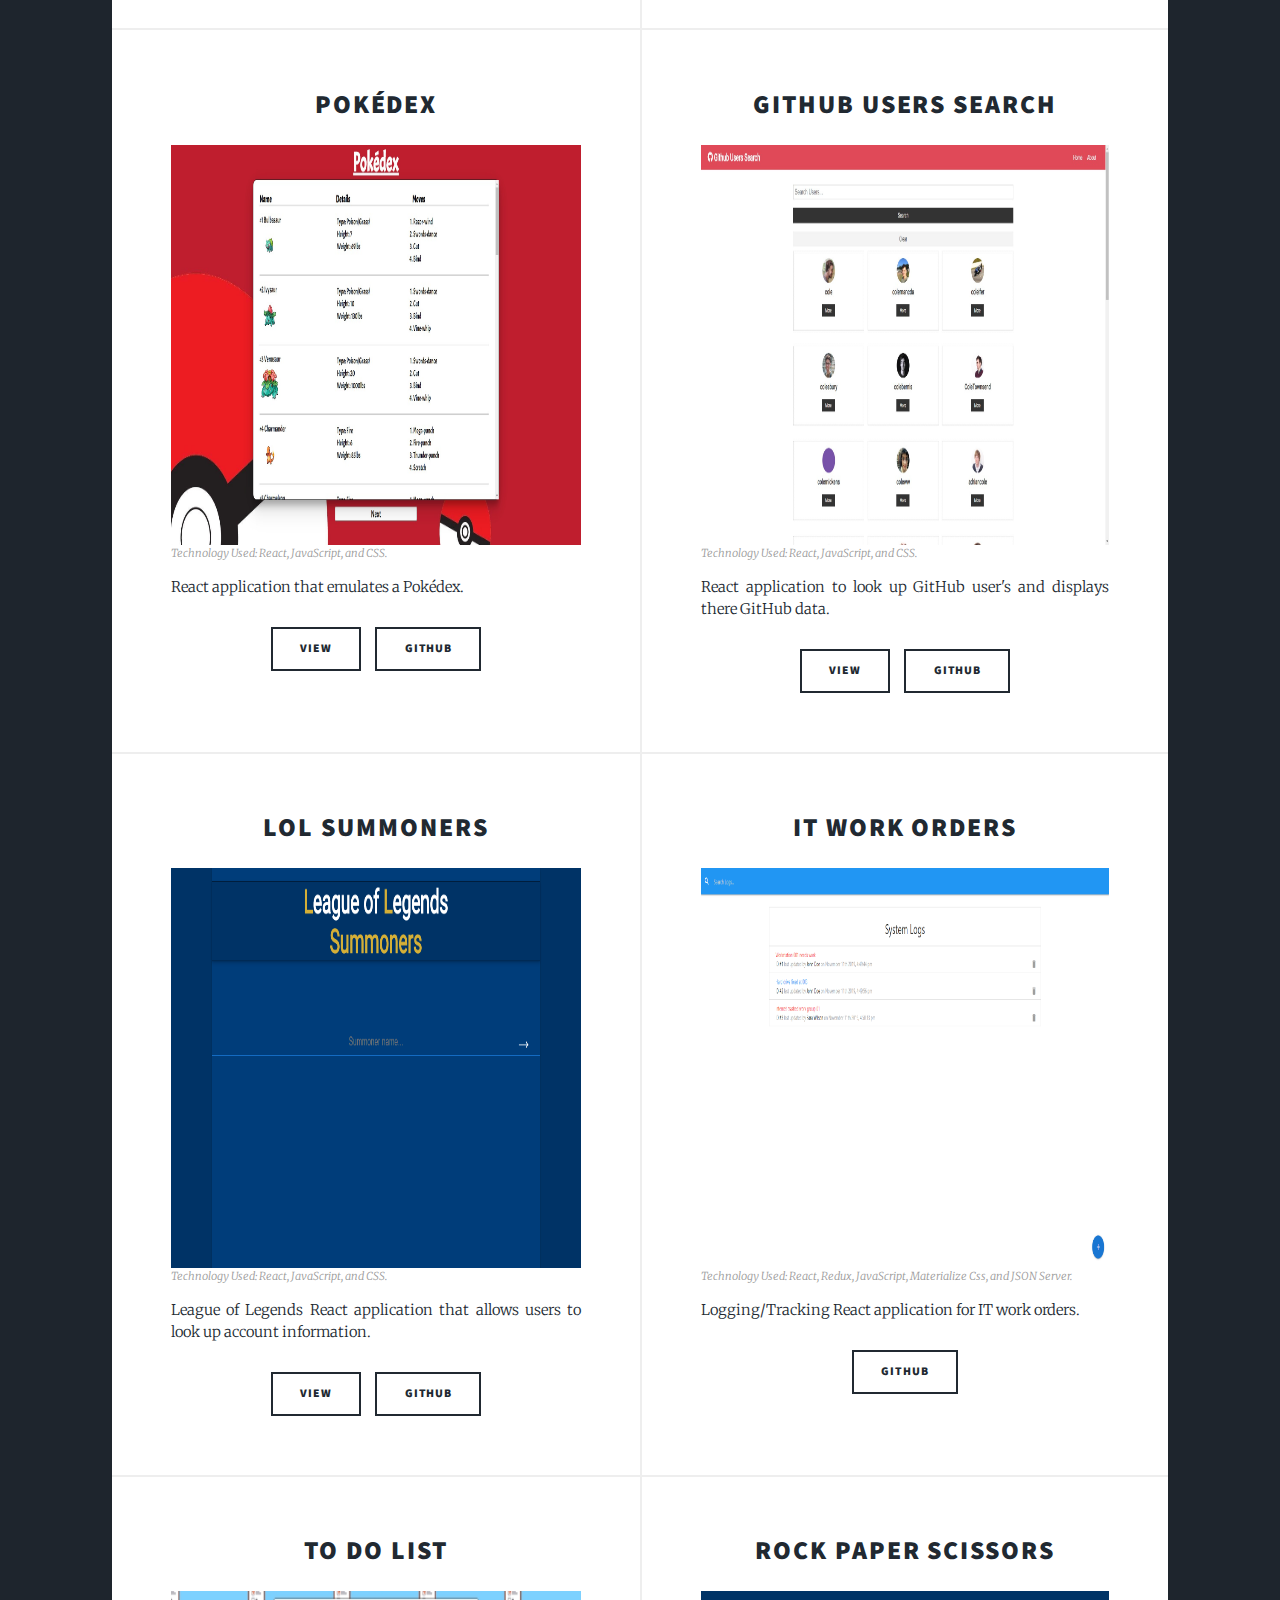
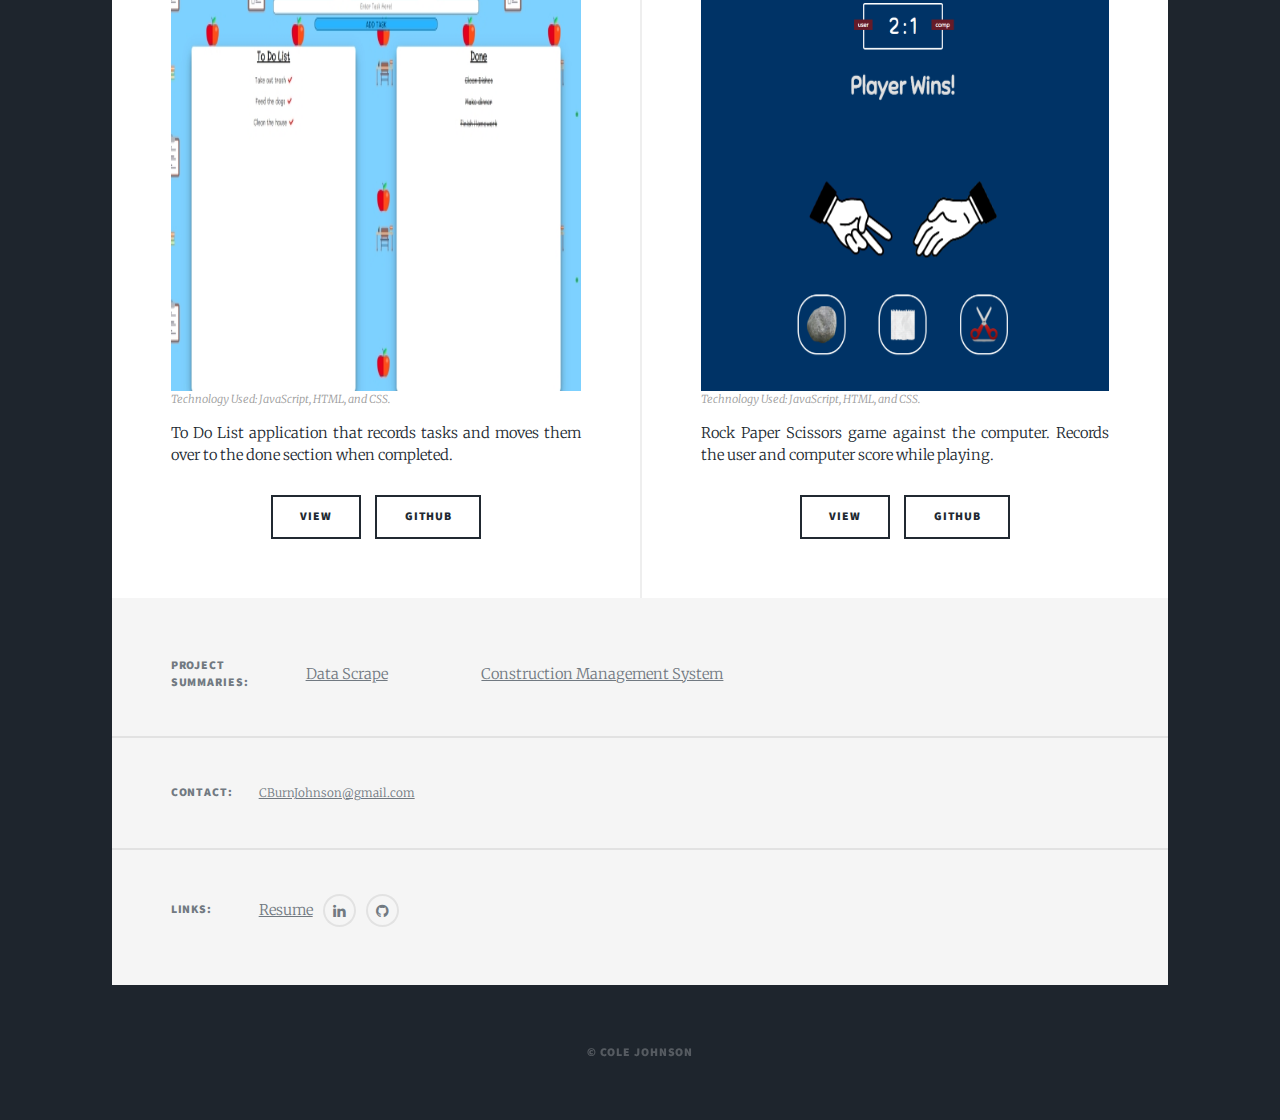
==== commit 89058e6d: "updated project descriptions" ====
--- a/index.html
+++ b/index.html
@@ -66,6 +66,31 @@
 							<section class="posts">
 								<article>
 									<header>
+										<h2>Phone Book</h2>
+									</header>
+									<img class="image fit" name="slidethree" alt="" />
+									<p class="tech-used">Technology Used: MongoDB, Express, React, NodeJS, and JavaScript.</p>
+									<p>MERN Full Stack phone book application that stores user's personal/professional contacts.</p>
+									<ul class="actions special">
+                                        <li><a href="https://morning-meadow-52795.herokuapp.com/" class="button large" target="_blank">View</a></li>
+                                        <li><a href="https://github.com/CBurnJohnson/phone-book" class="button large" target="_blank">GitHub</a></li>
+                                    </ul>
+								</article>
+								
+								<article>
+									<header>
+										<h2>Where To Eat</h2>
+									</header>
+									<img class="image fit" src="images/pokedex/homepage.jpg" />
+									<p class="tech-used">Technology Used: React, JavaScript, CSS, Bootstrap, and Google Places API.</p>
+									<p>React application that displays nearby restaurants and information about the restaurant.</p>
+									<ul class="actions special">
+										<li><a href="https://pokedex123.netlify.com/" target="_blank" class="button">View</a></li>
+										<li><a href="https://github.com/CBurnJohnson/pokedex" target="_blank" class="button">GitHub</a></li>
+									</ul>
+								</article>
+								<article>
+									<header>
 										<h2>Pokédex</h2>
 									</header>
 									<img class="image fit" src="images/pokedex/homepage.jpg" />
@@ -76,6 +101,7 @@
 										<li><a href="https://github.com/CBurnJohnson/pokedex" target="_blank" class="button">GitHub</a></li>
 									</ul>
 								</article>
+								
 								<article>
 									<header>
 										<h2>Github Users Search<h2>
@@ -84,8 +110,8 @@
 									<p class="tech-used">Technology Used: React, JavaScript, and CSS.</p>
 									<p>React application to look up GitHub user's and displays there GitHub data.</p>
 									<ul class="actions special">
-										<li><a href="https://githubfinder98745.netlify.com/" target="_blank" class="button">View</a></li>
-										<li><a href="https://github.com/CBurnJohnson/github-users-search" target="_blank" class="button">GitHub</a></li>
+										<li><a href="https://wheretoeat.netlify.com" target="_blank" class="button">View</a></li>
+										<li><a href="https://github.com/CBurnJohnson/where-to-eat" target="_blank" class="button">GitHub</a></li>
 									</ul>
 								</article>
 								<article>
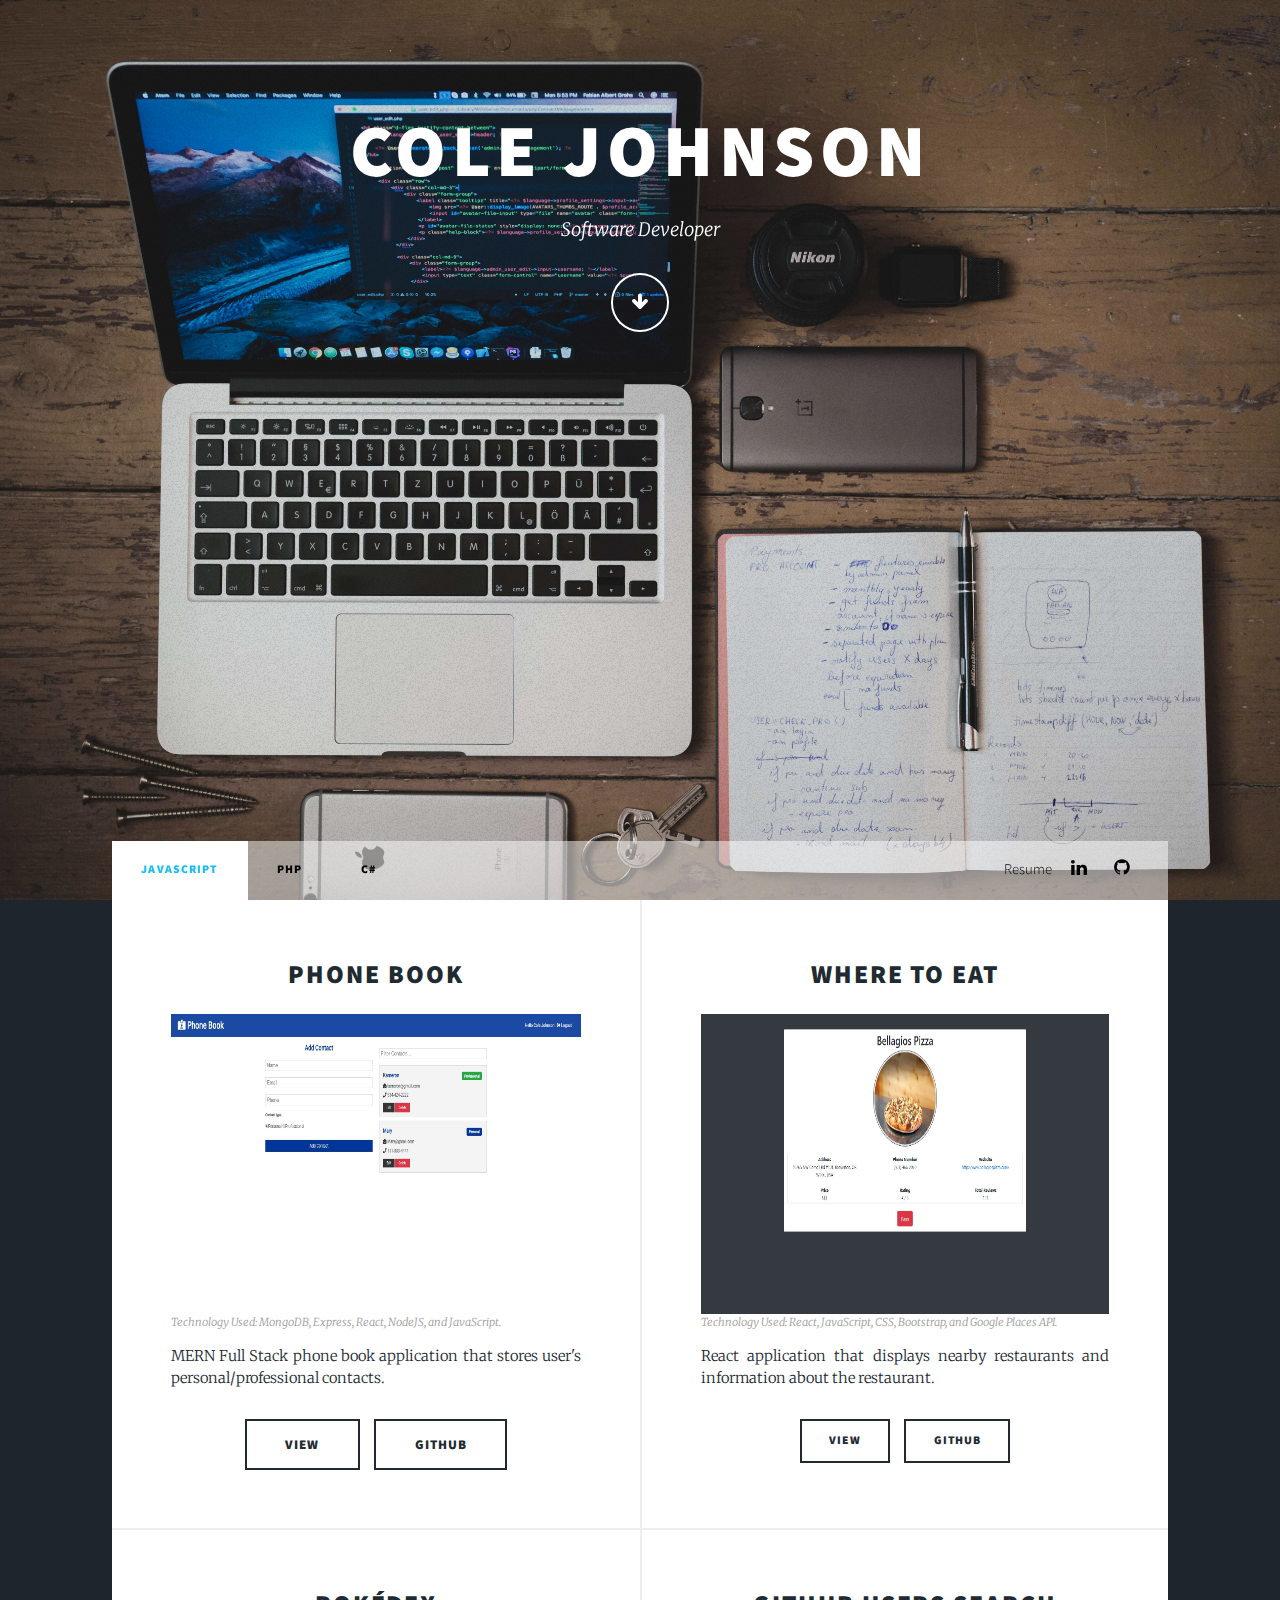
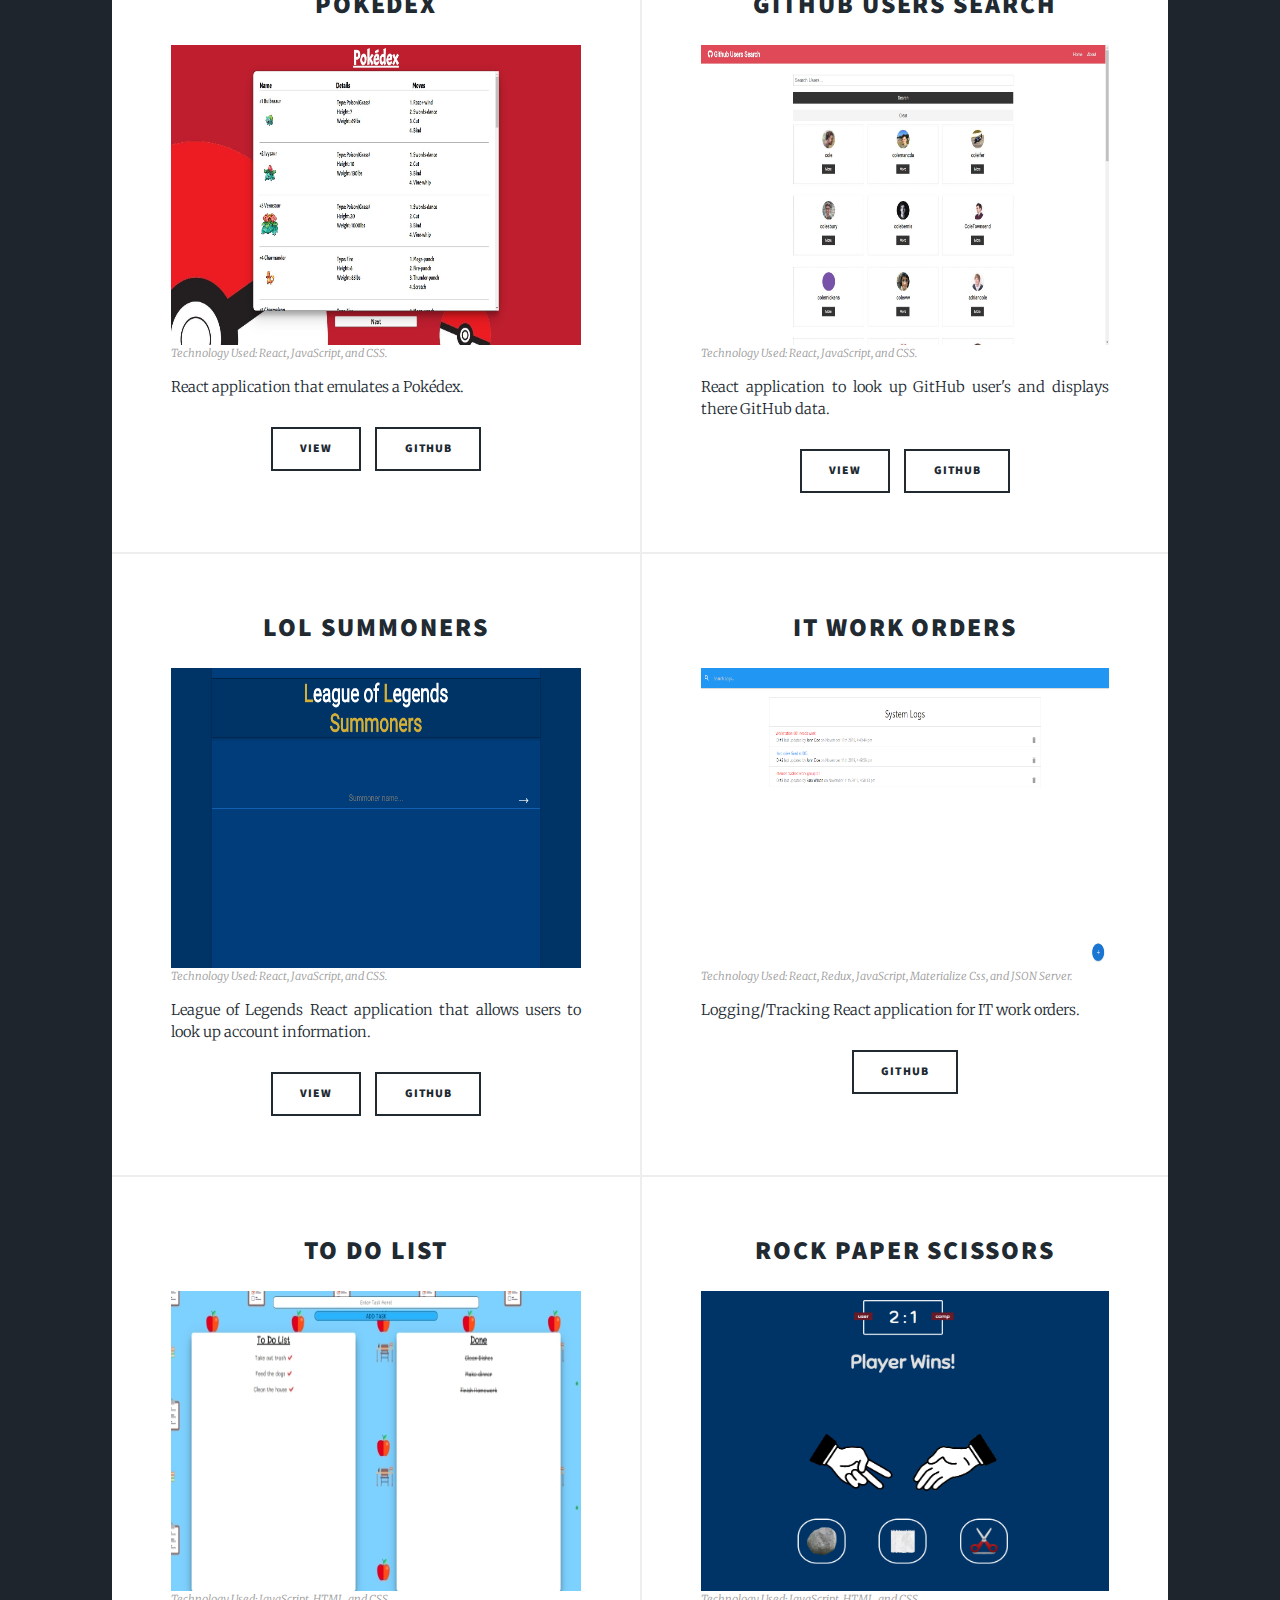
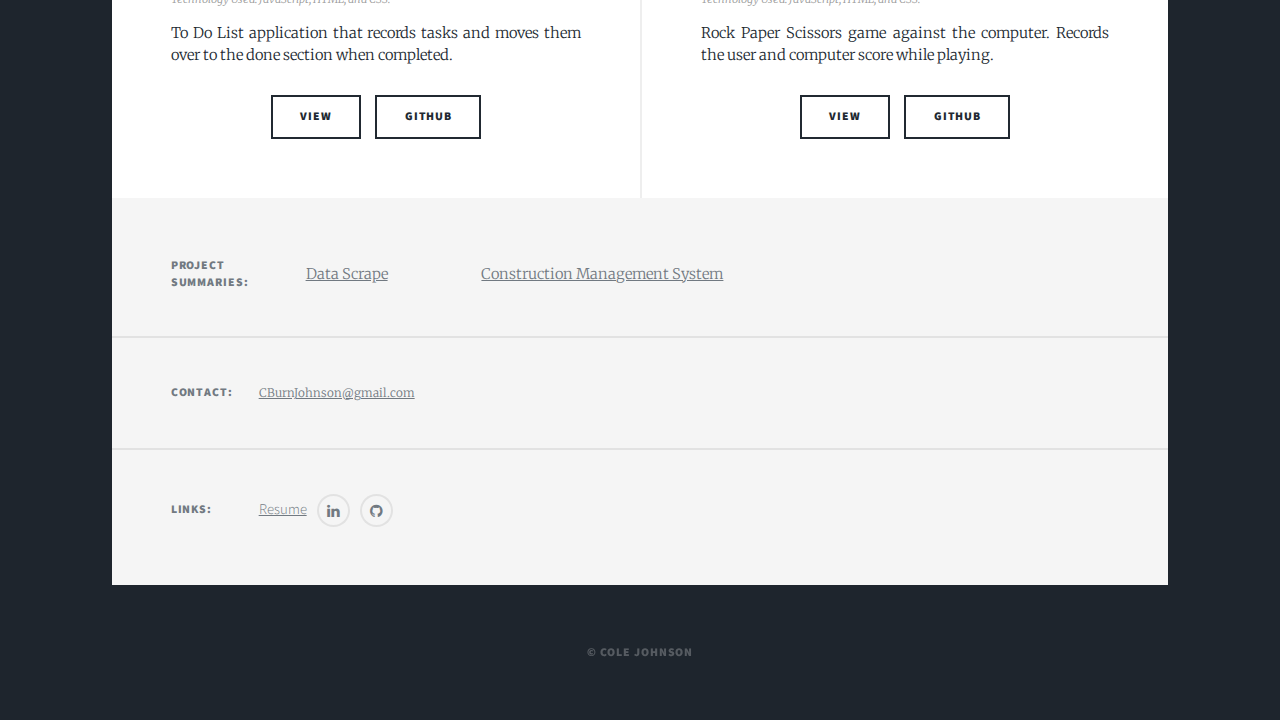
==== commit 30914e73: "updated img/links" ====
--- a/index.html
+++ b/index.html
@@ -81,12 +81,12 @@
 									<header>
 										<h2>Where To Eat</h2>
 									</header>
-									<img class="image fit" src="images/pokedex/homepage.jpg" />
+									<img class="image fit" src="images/where-to-eat/home.jpg" />
 									<p class="tech-used">Technology Used: React, JavaScript, CSS, Bootstrap, and Google Places API.</p>
 									<p>React application that displays nearby restaurants and information about the restaurant.</p>
 									<ul class="actions special">
-										<li><a href="https://pokedex123.netlify.com/" target="_blank" class="button">View</a></li>
-										<li><a href="https://github.com/CBurnJohnson/pokedex" target="_blank" class="button">GitHub</a></li>
+										<li><a href="https://wheretoeat.netlify.com" target="_blank" class="button">View</a></li>
+										<li><a href="https://github.com/CBurnJohnson/where-to-eat" target="_blank" class="button">GitHub</a></li>
 									</ul>
 								</article>
 								<article>
@@ -110,8 +110,8 @@
 									<p class="tech-used">Technology Used: React, JavaScript, and CSS.</p>
 									<p>React application to look up GitHub user's and displays there GitHub data.</p>
 									<ul class="actions special">
-										<li><a href="https://wheretoeat.netlify.com" target="_blank" class="button">View</a></li>
-										<li><a href="https://github.com/CBurnJohnson/where-to-eat" target="_blank" class="button">GitHub</a></li>
+										<li><a href="https://githubfinder98745.netlify.com" target="_blank" class="button">View</a></li>
+										<li><a href="https://github.com/CBurnJohnson/github-users-search" target="_blank" class="button">GitHub</a></li>
 									</ul>
 								</article>
 								<article>
--- a/assets/css/main.css
+++ b/assets/css/main.css
@@ -1,2673 +1,2769 @@
 @import url(font-awesome.min.css);
-@import url("https://fonts.googleapis.com/css?family=Merriweather:300,700,300italic,700italic|Source+Sans+Pro:900");
-
-
-
-html, body, div, span, applet, object,
-iframe, h1, h2, h3, h4, h5, h6, p, blockquote,
-pre, a, abbr, acronym, address, big, cite,
-code, del, dfn, em, img, ins, kbd, q, s, samp,
-small, strike, strong, sub, sup, tt, var, b,
-u, i, center, dl, dt, dd, ol, ul, li, fieldset,
-form, label, legend, table, caption, tbody,
-tfoot, thead, tr, th, td, article, aside,
-canvas, details, embed, figure, figcaption,
-footer, header, hgroup, menu, nav, output, ruby,
-section, summary, time, mark, audio, video {
-	margin: 0;
-	padding: 0;
-	border: 0;
-	font-size: 100%;
-	font: inherit;
-	vertical-align: baseline;}
-
-article, aside, details, figcaption, figure,
-footer, header, hgroup, menu, nav, section {
-	display: block;}
+@import url('https://fonts.googleapis.com/css?family=Merriweather:300,700,300italic,700italic|Source+Sans+Pro:900');
+
+html,
+body,
+div,
+span,
+applet,
+object,
+iframe,
+h1,
+h2,
+h3,
+h4,
+h5,
+h6,
+p,
+blockquote,
+pre,
+a,
+abbr,
+acronym,
+address,
+big,
+cite,
+code,
+del,
+dfn,
+em,
+img,
+ins,
+kbd,
+q,
+s,
+samp,
+small,
+strike,
+strong,
+sub,
+sup,
+tt,
+var,
+b,
+u,
+i,
+center,
+dl,
+dt,
+dd,
+ol,
+ul,
+li,
+fieldset,
+form,
+label,
+legend,
+table,
+caption,
+tbody,
+tfoot,
+thead,
+tr,
+th,
+td,
+article,
+aside,
+canvas,
+details,
+embed,
+figure,
+figcaption,
+footer,
+header,
+hgroup,
+menu,
+nav,
+output,
+ruby,
+section,
+summary,
+time,
+mark,
+audio,
+video {
+    margin: 0;
+    padding: 0;
+    border: 0;
+    font-size: 100%;
+    font: inherit;
+    vertical-align: baseline;
+}
+
+article,
+aside,
+details,
+figcaption,
+figure,
+footer,
+header,
+hgroup,
+menu,
+nav,
+section {
+    display: block;
+}
 
 body {
-	line-height: 1;
-}
-
-ol, ul {
-	list-style: none;
-}
-
-blockquote, q {
-	quotes: none;
-}
-
-	blockquote:before, blockquote:after, q:before, q:after {
-		content: '';
-		content: none;
-	}
+    line-height: 1;
+}
+
+ol,
+ul {
+    list-style: none;
+}
+
+blockquote,
+q {
+    quotes: none;
+}
+
+blockquote:before,
+blockquote:after,
+q:before,
+q:after {
+    content: '';
+    content: none;
+}
 
 table {
-	border-collapse: collapse;
-	border-spacing: 0;
+    border-collapse: collapse;
+    border-spacing: 0;
 }
 
 body {
-	-webkit-text-size-adjust: none;
+    -webkit-text-size-adjust: none;
 }
 
 mark {
-	background-color: transparent;
-	color: inherit;
+    background-color: transparent;
+    color: inherit;
 }
 
 input::-moz-focus-inner {
-	border: 0;
-	padding: 0;
-}
-
-input, select, textarea {
-	-moz-appearance: none;
-	-webkit-appearance: none;
-	-ms-appearance: none;
-	appearance: none;
+    border: 0;
+    padding: 0;
+}
+
+input,
+select,
+textarea {
+    -moz-appearance: none;
+    -webkit-appearance: none;
+    -ms-appearance: none;
+    appearance: none;
 }
 
 .project-sum {
-	margin-right: 5%;
-	margin-left: 5%;
+    margin-right: 5%;
+    margin-left: 5%;
 }
 
 .column-skills {
-	float: left;
-	width: 33.33%;
-  }
-
-
+    float: left;
+    width: 33.33%;
+}
 
 .tech-skills h2 {
-	font-size: 2vw;
+    font-size: 2vw;
 }
 
 /* Clear floats after the columns */
 .row-skills:after {
-content: "";
-display: table;
-clear: both;
+    content: '';
+    display: table;
+    clear: both;
 }
 /* Basic */
 
-	@-ms-viewport {
-		width: device-width;
-	}
-
-	body {
-		-ms-overflow-style: scrollbar;
-	}
-
-	@media screen and (max-width: 480px) {
-
-		html, body {
-			min-width: 320px;
-		}
-
-	}
-
-	html {
-		box-sizing: border-box;
-	}
-
-	*, *:before, *:after {
-		box-sizing: inherit;
-	}
-
-	body {
-		background-color: #1e252d;
-	}
-
-		body.is-preload *, body.is-preload *:before, body.is-preload *:after {
-			-moz-animation: none !important;
-			-webkit-animation: none !important;
-			-ms-animation: none !important;
-			animation: none !important;
-			-moz-transition: none !important;
-			-webkit-transition: none !important;
-			-ms-transition: none !important;
-			transition: none !important;
-		}
+@-ms-viewport {
+    width: device-width;
+}
+
+body {
+    -ms-overflow-style: scrollbar;
+}
+
+@media screen and (max-width: 480px) {
+    html,
+    body {
+        min-width: 320px;
+    }
+}
+
+html {
+    box-sizing: border-box;
+}
+
+*,
+*:before,
+*:after {
+    box-sizing: inherit;
+}
+
+body {
+    background-color: #1e252d;
+}
+
+body.is-preload *,
+body.is-preload *:before,
+body.is-preload *:after {
+    -moz-animation: none !important;
+    -webkit-animation: none !important;
+    -ms-animation: none !important;
+    animation: none !important;
+    -moz-transition: none !important;
+    -webkit-transition: none !important;
+    -ms-transition: none !important;
+    transition: none !important;
+}
 
 /* Type */
 
-	html {
-		font-size: 16pt;
-	}
-
-		@media screen and (max-width: 1680px) {
-
-			html {
-				font-size: 12pt;
-			}
-
-		}
-
-		@media screen and (max-width: 1280px) {
-
-			html {
-				font-size: 11pt;
-			}
-
-		}
-
-		@media screen and (max-width: 360px) {
-
-			html {
-				font-size: 10pt;
-			}
-
-		}
-
-	body {
-		color: #212931;
-	}
-
-	body, input, select, textarea {
-		font-family: "Merriweather", Georgia, serif;
-		font-weight: 300;
-		font-size: 1rem;
-		line-height: 1.5;
-	}
-
-	a {
-		-moz-transition: color 0.2s ease-in-out, background-color 0.2s ease-in-out, border-color 0.2s ease-in-out, box-shadow 0.2s ease-in-out;
-		-webkit-transition: color 0.2s ease-in-out, background-color 0.2s ease-in-out, border-color 0.2s ease-in-out, box-shadow 0.2s ease-in-out;
-		-ms-transition: color 0.2s ease-in-out, background-color 0.2s ease-in-out, border-color 0.2s ease-in-out, box-shadow 0.2s ease-in-out;
-		transition: color 0.2s ease-in-out, background-color 0.2s ease-in-out, border-color 0.2s ease-in-out, box-shadow 0.2s ease-in-out;
-
-		text-decoration: none;
-	}
-
-		a:hover {
-			border-bottom-color: transparent;
-		}
-
-	strong, b {
-		font-weight: 600;
-	}
-
-	em, i {
-		font-style: italic;
-	}
-
-	p {
-		text-align: justify;
-		margin: 0 0 2rem 0;
-	}
-
-	h1, h2, h3, h4, h5, h6 {
-		font-family: "Source Sans Pro", Helvetica, sans-serif;
-		font-weight: 900;
-		line-height: 1.5;
-		letter-spacing: 0.075em;
-		text-transform: uppercase;
-		margin: 0 0 1rem 0;
-	}
-
-		h1 a, h2 a, h3 a, h4 a, h5 a, h6 a {
-			border-bottom: 0;
-			color: inherit;
-			text-decoration: none;
-		}
-
-	h1 {
-		font-size: 4rem;
-		line-height: 1.1;
-		margin: 0 0 2rem 0;
-	}
-
-	h2 {
-		font-size: 1.75rem;
-		line-height: 1.3;
-		margin: 0 0 1.5rem 0;
-	}
-
-	h3 {
-		font-size: 1.25rem;
-		margin: 0 0 1.5rem 0;
-	}
-
-	h4 {
-		font-size: 1rem;
-	}
-
-	h5 {
-		font-size: 0.9rem;
-	}
-
-	h6 {
-		font-size: 0.8rem;
-	}
-
-	sub {
-		font-size: 0.8rem;
-		position: relative;
-		top: 0.5rem;
-	}
-
-	sup {
-		font-size: 0.8rem;
-		position: relative;
-		top: -0.5rem;
-	}
-
-	blockquote {
-		border-left: solid 4px;
-		font-style: italic;
-		margin: 0 0 2rem 0;
-		padding: 0.5rem 0 0.5rem 2rem;
-	}
-
-	code {
-		border: solid 2px;
-		font-family: "Courier New", monospace;
-		font-size: 0.9rem;
-		margin: 0 0.25rem;
-		padding: 0.25rem 0.65rem;
-	}
-
-	pre {
-		-webkit-overflow-scrolling: touch;
-		font-family: "Courier New", monospace;
-		font-size: 0.9rem;
-		margin: 0 0 2rem 0;
-	}
-
-		pre code {
-			display: block;
-			line-height: 1.75;
-			padding: 1rem 1.5rem;
-			overflow-x: auto;
-		}
-
-	hr {
-		border: 0;
-		border-bottom: solid 2px;
-		margin: 3rem 0;
-	}
-
-		hr.major {
-			margin: 5rem 0;
-		}
-
-	.align-left {
-		text-align: left;
-	}
-
-	.align-center {
-		text-align: center;
-	}
-
-	.align-right {
-		text-align: right;
-	}
-
-	input, select, textarea {
-		color: #212931;
-	}
-
-	a {
-		color: #212931;
-		border-bottom-color: rgba(33, 41, 49, 0.5);
-	}
-
-		a:hover {
-			border-bottom-color: transparent;
-			color: #18bfef !important;
-		}
-
-	strong, b {
-		color: #212931;
-	}
-
-	h1, h2, h3, h4, h5, h6 {
-		color: #212931;
-	}
-
-	blockquote {
-		border-left-color: #eeeeee;
-	}
-
-	code {
-		background: rgba(220, 220, 220, 0.25);
-		border-color: #eeeeee;
-	}
-
-	hr {
-		border-bottom-color: #eeeeee;
-	}
+html {
+    font-size: 16pt;
+}
+
+@media screen and (max-width: 1680px) {
+    html {
+        font-size: 12pt;
+    }
+}
+
+@media screen and (max-width: 1280px) {
+    html {
+        font-size: 11pt;
+    }
+}
+
+@media screen and (max-width: 360px) {
+    html {
+        font-size: 10pt;
+    }
+}
+
+body {
+    color: #212931;
+}
+
+body,
+input,
+select,
+textarea {
+    font-family: 'Merriweather', Georgia, serif;
+    font-weight: 300;
+    font-size: 1rem;
+    line-height: 1.5;
+}
+
+a {
+    -moz-transition: color 0.2s ease-in-out, background-color 0.2s ease-in-out,
+        border-color 0.2s ease-in-out, box-shadow 0.2s ease-in-out;
+    -webkit-transition: color 0.2s ease-in-out,
+        background-color 0.2s ease-in-out, border-color 0.2s ease-in-out,
+        box-shadow 0.2s ease-in-out;
+    -ms-transition: color 0.2s ease-in-out, background-color 0.2s ease-in-out,
+        border-color 0.2s ease-in-out, box-shadow 0.2s ease-in-out;
+    transition: color 0.2s ease-in-out, background-color 0.2s ease-in-out,
+        border-color 0.2s ease-in-out, box-shadow 0.2s ease-in-out;
+
+    text-decoration: none;
+}
+
+a:hover {
+    border-bottom-color: transparent;
+}
+
+strong,
+b {
+    font-weight: 600;
+}
+
+em,
+i {
+    font-style: italic;
+}
+
+p {
+    text-align: justify;
+    margin: 0 0 2rem 0;
+}
+
+h1,
+h2,
+h3,
+h4,
+h5,
+h6 {
+    font-family: 'Source Sans Pro', Helvetica, sans-serif;
+    font-weight: 900;
+    line-height: 1.5;
+    letter-spacing: 0.075em;
+    text-transform: uppercase;
+    margin: 0 0 1rem 0;
+}
+
+h1 a,
+h2 a,
+h3 a,
+h4 a,
+h5 a,
+h6 a {
+    border-bottom: 0;
+    color: inherit;
+    text-decoration: none;
+}
+
+h1 {
+    font-size: 4rem;
+    line-height: 1.1;
+    margin: 0 0 2rem 0;
+}
+
+h2 {
+    font-size: 1.75rem;
+    line-height: 1.3;
+    margin: 0 0 1.5rem 0;
+}
+
+h3 {
+    font-size: 1.25rem;
+    margin: 0 0 1.5rem 0;
+}
+
+h4 {
+    font-size: 1rem;
+}
+
+h5 {
+    font-size: 0.9rem;
+}
+
+h6 {
+    font-size: 0.8rem;
+}
+
+sub {
+    font-size: 0.8rem;
+    position: relative;
+    top: 0.5rem;
+}
+
+sup {
+    font-size: 0.8rem;
+    position: relative;
+    top: -0.5rem;
+}
+
+blockquote {
+    border-left: solid 4px;
+    font-style: italic;
+    margin: 0 0 2rem 0;
+    padding: 0.5rem 0 0.5rem 2rem;
+}
+
+code {
+    border: solid 2px;
+    font-family: 'Courier New', monospace;
+    font-size: 0.9rem;
+    margin: 0 0.25rem;
+    padding: 0.25rem 0.65rem;
+}
+
+pre {
+    -webkit-overflow-scrolling: touch;
+    font-family: 'Courier New', monospace;
+    font-size: 0.9rem;
+    margin: 0 0 2rem 0;
+}
+
+pre code {
+    display: block;
+    line-height: 1.75;
+    padding: 1rem 1.5rem;
+    overflow-x: auto;
+}
+
+hr {
+    border: 0;
+    border-bottom: solid 2px;
+    margin: 3rem 0;
+}
+
+hr.major {
+    margin: 5rem 0;
+}
+
+.align-left {
+    text-align: left;
+}
+
+.align-center {
+    text-align: center;
+}
+
+.align-right {
+    text-align: right;
+}
+
+input,
+select,
+textarea {
+    color: #212931;
+}
+
+a {
+    color: #212931;
+    border-bottom-color: rgba(33, 41, 49, 0.5);
+}
+
+a:hover {
+    border-bottom-color: transparent;
+    color: #18bfef !important;
+}
+
+strong,
+b {
+    color: #212931;
+}
+
+h1,
+h2,
+h3,
+h4,
+h5,
+h6 {
+    color: #212931;
+}
+
+blockquote {
+    border-left-color: #eeeeee;
+}
+
+code {
+    background: rgba(220, 220, 220, 0.25);
+    border-color: #eeeeee;
+}
+
+hr {
+    border-bottom-color: #eeeeee;
+}
 
 /* Row */
 
-	.row {
-		display: flex;
-		flex-wrap: wrap;
-		box-sizing: border-box;
-		align-items: stretch;
-	}
-
-		.row > * {
-			box-sizing: border-box;
-		}
-
-		.row.gtr-uniform > * > :last-child {
-			margin-bottom: 0;
-		}
-
-		.row.aln-left {
-			justify-content: flex-start;
-		}
-
-		.row.aln-center {
-			justify-content: center;
-		}
-
-		.row.aln-right {
-			justify-content: flex-end;
-		}
-
-		.row.aln-top {
-			align-items: flex-start;
-		}
-
-		.row.aln-middle {
-			align-items: center;
-		}
-
-		.row.aln-bottom {
-			align-items: flex-end;
-		}
-
-		.row > .imp {
-			order: -1;
-		}
-
-		.row > .col-1 {
-			width: 8.3333333333%;
-		}
-
-		.row > .off-1 {
-			margin-left: 8.3333333333%;
-		}
-
-		.row > .col-2 {
-			width: 16.6666666667%;
-		}
-
-		.row > .off-2 {
-			margin-left: 16.6666666667%;
-		}
-
-		.row > .col-3 {
-			width: 25%;
-		}
-
-		.row > .off-3 {
-			margin-left: 25%;
-		}
-
-		.row > .col-4 {
-			width: 33.3333333333%;
-		}
-
-		.row > .off-4 {
-			margin-left: 33.3333333333%;
-		}
-
-		.row > .col-5 {
-			width: 41.6666666667%;
-		}
-
-		.row > .off-5 {
-			margin-left: 41.6666666667%;
-		}
-
-		.row > .col-6 {
-			width: 50%;
-		}
-
-		.row > .off-6 {
-			margin-left: 50%;
-		}
-
-		.row > .col-7 {
-			width: 58.3333333333%;
-		}
-
-		.row > .off-7 {
-			margin-left: 58.3333333333%;
-		}
-
-		.row > .col-8 {
-			width: 66.6666666667%;
-		}
-
-		.row > .off-8 {
-			margin-left: 66.6666666667%;
-		}
-
-		.row > .col-9 {
-			width: 75%;
-		}
-
-		.row > .off-9 {
-			margin-left: 75%;
-		}
-
-		.row > .col-10 {
-			width: 83.3333333333%;
-		}
-
-		.row > .off-10 {
-			margin-left: 83.3333333333%;
-		}
-
-		.row > .col-11 {
-			width: 91.6666666667%;
-		}
-
-		.row > .off-11 {
-			margin-left: 91.6666666667%;
-		}
-
-		.row > .col-12 {
-			width: 100%;
-		}
-
-		.row > .off-12 {
-			margin-left: 100%;
-		}
-
-		.row.gtr-0 {
-			margin-top: 0;
-			margin-left: 0rem;
-		}
-
-			.row.gtr-0 > * {
-				padding: 0 0 0 0rem;
-			}
-
-			.row.gtr-0.gtr-uniform {
-				margin-top: 0rem;
-			}
-
-				.row.gtr-0.gtr-uniform > * {
-					padding-top: 0rem;
-				}
-
-		.row.gtr-25 {
-			margin-top: 0;
-			margin-left: -0.375rem;
-		}
-
-			.row.gtr-25 > * {
-				padding: 0 0 0 0.375rem;
-			}
-
-			.row.gtr-25.gtr-uniform {
-				margin-top: -0.375rem;
-			}
-
-				.row.gtr-25.gtr-uniform > * {
-					padding-top: 0.375rem;
-				}
-
-		.row.gtr-50 {
-			margin-top: 0;
-			margin-left: -0.75rem;
-		}
-
-			.row.gtr-50 > * {
-				padding: 0 0 0 0.75rem;
-			}
-
-			.row.gtr-50.gtr-uniform {
-				margin-top: -0.75rem;
-			}
-
-				.row.gtr-50.gtr-uniform > * {
-					padding-top: 0.75rem;
-				}
-
-		.row {
-			margin-top: 0;
-			margin-left: -1.5rem;
-		}
-
-			.row > * {
-				padding: 0 0 0 1.5rem;
-			}
-
-			.row.gtr-uniform {
-				margin-top: -1.5rem;
-			}
-
-				.row.gtr-uniform > * {
-					padding-top: 1.5rem;
-				}
-
-		.row.gtr-150 {
-			margin-top: 0;
-			margin-left: -2.25rem;
-		}
-
-			.row.gtr-150 > * {
-				padding: 0 0 0 2.25rem;
-			}
-
-			.row.gtr-150.gtr-uniform {
-				margin-top: -2.25rem;
-			}
-
-				.row.gtr-150.gtr-uniform > * {
-					padding-top: 2.25rem;
-				}
-
-		.row.gtr-200 {
-			margin-top: 0;
-			margin-left: -3rem;
-		}
-
-			.row.gtr-200 > * {
-				padding: 0 0 0 3rem;
-			}
-
-			.row.gtr-200.gtr-uniform {
-				margin-top: -3rem;
-			}
-
-				.row.gtr-200.gtr-uniform > * {
-					padding-top: 3rem;
-				}
-
-		@media screen and (max-width: 1680px) {
-
-			.row {
-				display: flex;
-				flex-wrap: wrap;
-				box-sizing: border-box;
-				align-items: stretch;
-			}
-
-				.row > * {
-					box-sizing: border-box;
-				}
-
-				.row.gtr-uniform > * > :last-child {
-					margin-bottom: 0;
-				}
-
-				.row.aln-left {
-					justify-content: flex-start;
-				}
-
-				.row.aln-center {
-					justify-content: center;
-				}
-
-				.row.aln-right {
-					justify-content: flex-end;
-				}
-
-				.row.aln-top {
-					align-items: flex-start;
-				}
-
-				.row.aln-middle {
-					align-items: center;
-				}
-
-				.row.aln-bottom {
-					align-items: flex-end;
-				}
-
-				.row > .imp-xlarge {
-					order: -1;
-				}
-
-				.row > .col-1-xlarge {
-					width: 8.3333333333%;
-				}
-
-				.row > .off-1-xlarge {
-					margin-left: 8.3333333333%;
-				}
-
-				.row > .col-2-xlarge {
-					width: 16.6666666667%;
-				}
-
-				.row > .off-2-xlarge {
-					margin-left: 16.6666666667%;
-				}
-
-				.row > .col-3-xlarge {
-					width: 25%;
-				}
-
-				.row > .off-3-xlarge {
-					margin-left: 25%;
-				}
-
-				.row > .col-4-xlarge {
-					width: 33.3333333333%;
-				}
-
-				.row > .off-4-xlarge {
-					margin-left: 33.3333333333%;
-				}
-
-				.row > .col-5-xlarge {
-					width: 41.6666666667%;
-				}
-
-				.row > .off-5-xlarge {
-					margin-left: 41.6666666667%;
-				}
-
-				.row > .col-6-xlarge {
-					width: 50%;
-				}
-
-				.row > .off-6-xlarge {
-					margin-left: 50%;
-				}
-
-				.row > .col-7-xlarge {
-					width: 58.3333333333%;
-				}
-
-				.row > .off-7-xlarge {
-					margin-left: 58.3333333333%;
-				}
-
-				.row > .col-8-xlarge {
-					width: 66.6666666667%;
-				}
-
-				.row > .off-8-xlarge {
-					margin-left: 66.6666666667%;
-				}
-
-				.row > .col-9-xlarge {
-					width: 75%;
-				}
-
-				.row > .off-9-xlarge {
-					margin-left: 75%;
-				}
-
-				.row > .col-10-xlarge {
-					width: 83.3333333333%;
-				}
-
-				.row > .off-10-xlarge {
-					margin-left: 83.3333333333%;
-				}
-
-				.row > .col-11-xlarge {
-					width: 91.6666666667%;
-				}
-
-				.row > .off-11-xlarge {
-					margin-left: 91.6666666667%;
-				}
-
-				.row > .col-12-xlarge {
-					width: 100%;
-				}
-
-				.row > .off-12-xlarge {
-					margin-left: 100%;
-				}
-
-				.row.gtr-0 {
-					margin-top: 0;
-					margin-left: 0rem;
-				}
-
-					.row.gtr-0 > * {
-						padding: 0 0 0 0rem;
-					}
-
-					.row.gtr-0.gtr-uniform {
-						margin-top: 0rem;
-					}
-
-						.row.gtr-0.gtr-uniform > * {
-							padding-top: 0rem;
-						}
-
-				.row.gtr-25 {
-					margin-top: 0;
-					margin-left: -0.375rem;
-				}
-
-					.row.gtr-25 > * {
-						padding: 0 0 0 0.375rem;
-					}
-
-					.row.gtr-25.gtr-uniform {
-						margin-top: -0.375rem;
-					}
-
-						.row.gtr-25.gtr-uniform > * {
-							padding-top: 0.375rem;
-						}
-
-				.row.gtr-50 {
-					margin-top: 0;
-					margin-left: -0.75rem;
-				}
-
-					.row.gtr-50 > * {
-						padding: 0 0 0 0.75rem;
-					}
-
-					.row.gtr-50.gtr-uniform {
-						margin-top: -0.75rem;
-					}
-
-						.row.gtr-50.gtr-uniform > * {
-							padding-top: 0.75rem;
-						}
-
-				.row {
-					margin-top: 0;
-					margin-left: -1.5rem;
-				}
-
-					.row > * {
-						padding: 0 0 0 1.5rem;
-					}
-
-					.row.gtr-uniform {
-						margin-top: -1.5rem;
-					}
-
-						.row.gtr-uniform > * {
-							padding-top: 1.5rem;
-						}
-
-				.row.gtr-150 {
-					margin-top: 0;
-					margin-left: -2.25rem;
-				}
-
-					.row.gtr-150 > * {
-						padding: 0 0 0 2.25rem;
-					}
-
-					.row.gtr-150.gtr-uniform {
-						margin-top: -2.25rem;
-					}
-
-						.row.gtr-150.gtr-uniform > * {
-							padding-top: 2.25rem;
-						}
-
-				.row.gtr-200 {
-					margin-top: 0;
-					margin-left: -3rem;
-				}
-
-					.row.gtr-200 > * {
-						padding: 0 0 0 3rem;
-					}
-
-					.row.gtr-200.gtr-uniform {
-						margin-top: -3rem;
-					}
-
-						.row.gtr-200.gtr-uniform > * {
-							padding-top: 3rem;
-						}
-
-		}
-
-		@media screen and (max-width: 1280px) {
-
-			.row {
-				display: flex;
-				flex-wrap: wrap;
-				box-sizing: border-box;
-				align-items: stretch;
-			}
-
-				.row > * {
-					box-sizing: border-box;
-				}
-
-				.row.gtr-uniform > * > :last-child {
-					margin-bottom: 0;
-				}
-
-				.row.aln-left {
-					justify-content: flex-start;
-				}
-
-				.row.aln-center {
-					justify-content: center;
-				}
-
-				.row.aln-right {
-					justify-content: flex-end;
-				}
-
-				.row.aln-top {
-					align-items: flex-start;
-				}
-
-				.row.aln-middle {
-					align-items: center;
-				}
-
-				.row.aln-bottom {
-					align-items: flex-end;
-				}
-
-				.row > .imp-large {
-					order: -1;
-				}
-
-				.row > .col-1-large {
-					width: 8.3333333333%;
-				}
-
-				.row > .off-1-large {
-					margin-left: 8.3333333333%;
-				}
-
-				.row > .col-2-large {
-					width: 16.6666666667%;
-				}
-
-				.row > .off-2-large {
-					margin-left: 16.6666666667%;
-				}
-
-				.row > .col-3-large {
-					width: 25%;
-				}
-
-				.row > .off-3-large {
-					margin-left: 25%;
-				}
-
-				.row > .col-4-large {
-					width: 33.3333333333%;
-				}
-
-				.row > .off-4-large {
-					margin-left: 33.3333333333%;
-				}
-
-				.row > .col-5-large {
-					width: 41.6666666667%;
-				}
-
-				.row > .off-5-large {
-					margin-left: 41.6666666667%;
-				}
-
-				.row > .col-6-large {
-					width: 50%;
-				}
-
-				.row > .off-6-large {
-					margin-left: 50%;
-				}
-
-				.row > .col-7-large {
-					width: 58.3333333333%;
-				}
-
-				.row > .off-7-large {
-					margin-left: 58.3333333333%;
-				}
-
-				.row > .col-8-large {
-					width: 66.6666666667%;
-				}
-
-				.row > .off-8-large {
-					margin-left: 66.6666666667%;
-				}
-
-				.row > .col-9-large {
-					width: 75%;
-				}
-
-				.row > .off-9-large {
-					margin-left: 75%;
-				}
-
-				.row > .col-10-large {
-					width: 83.3333333333%;
-				}
-
-				.row > .off-10-large {
-					margin-left: 83.3333333333%;
-				}
-
-				.row > .col-11-large {
-					width: 91.6666666667%;
-				}
-
-				.row > .off-11-large {
-					margin-left: 91.6666666667%;
-				}
-
-				.row > .col-12-large {
-					width: 100%;
-				}
-
-				.row > .off-12-large {
-					margin-left: 100%;
-				}
-
-				.row.gtr-0 {
-					margin-top: 0;
-					margin-left: 0rem;
-				}
-
-					.row.gtr-0 > * {
-						padding: 0 0 0 0rem;
-					}
-
-					.row.gtr-0.gtr-uniform {
-						margin-top: 0rem;
-					}
-
-						.row.gtr-0.gtr-uniform > * {
-							padding-top: 0rem;
-						}
-
-				.row.gtr-25 {
-					margin-top: 0;
-					margin-left: -0.375rem;
-				}
-
-					.row.gtr-25 > * {
-						padding: 0 0 0 0.375rem;
-					}
-
-					.row.gtr-25.gtr-uniform {
-						margin-top: -0.375rem;
-					}
-
-						.row.gtr-25.gtr-uniform > * {
-							padding-top: 0.375rem;
-						}
-
-				.row.gtr-50 {
-					margin-top: 0;
-					margin-left: -0.75rem;
-				}
-
-					.row.gtr-50 > * {
-						padding: 0 0 0 0.75rem;
-					}
-
-					.row.gtr-50.gtr-uniform {
-						margin-top: -0.75rem;
-					}
-
-						.row.gtr-50.gtr-uniform > * {
-							padding-top: 0.75rem;
-						}
-
-				.row {
-					margin-top: 0;
-					margin-left: -1.5rem;
-				}
-
-					.row > * {
-						padding: 0 0 0 1.5rem;
-					}
-
-					.row.gtr-uniform {
-						margin-top: -1.5rem;
-					}
-
-						.row.gtr-uniform > * {
-							padding-top: 1.5rem;
-						}
-
-				.row.gtr-150 {
-					margin-top: 0;
-					margin-left: -2.25rem;
-				}
-
-					.row.gtr-150 > * {
-						padding: 0 0 0 2.25rem;
-					}
-
-					.row.gtr-150.gtr-uniform {
-						margin-top: -2.25rem;
-					}
-
-						.row.gtr-150.gtr-uniform > * {
-							padding-top: 2.25rem;
-						}
-
-				.row.gtr-200 {
-					margin-top: 0;
-					margin-left: -3rem;
-				}
-
-					.row.gtr-200 > * {
-						padding: 0 0 0 3rem;
-					}
-
-					.row.gtr-200.gtr-uniform {
-						margin-top: -3rem;
-					}
-
-						.row.gtr-200.gtr-uniform > * {
-							padding-top: 3rem;
-						}
-
-		}
-
-		@media screen and (max-width: 980px) {
-
-			.row {
-				display: flex;
-				flex-wrap: wrap;
-				box-sizing: border-box;
-				align-items: stretch;
-			}
-
-				.row > * {
-					box-sizing: border-box;
-				}
-
-				.row.gtr-uniform > * > :last-child {
-					margin-bottom: 0;
-				}
-
-				.row.aln-left {
-					justify-content: flex-start;
-				}
-
-				.row.aln-center {
-					justify-content: center;
-				}
-
-				.row.aln-right {
-					justify-content: flex-end;
-				}
-
-				.row.aln-top {
-					align-items: flex-start;
-				}
-
-				.row.aln-middle {
-					align-items: center;
-				}
-
-				.row.aln-bottom {
-					align-items: flex-end;
-				}
-
-				.row > .imp-medium {
-					order: -1;
-				}
-
-				.row > .col-1-medium {
-					width: 8.3333333333%;
-				}
-
-				.row > .off-1-medium {
-					margin-left: 8.3333333333%;
-				}
-
-				.row > .col-2-medium {
-					width: 16.6666666667%;
-				}
-
-				.row > .off-2-medium {
-					margin-left: 16.6666666667%;
-				}
-
-				.row > .col-3-medium {
-					width: 25%;
-				}
-
-				.row > .off-3-medium {
-					margin-left: 25%;
-				}
-
-				.row > .col-4-medium {
-					width: 33.3333333333%;
-				}
-
-				.row > .off-4-medium {
-					margin-left: 33.3333333333%;
-				}
-
-				.row > .col-5-medium {
-					width: 41.6666666667%;
-				}
-
-				.row > .off-5-medium {
-					margin-left: 41.6666666667%;
-				}
-
-				.row > .col-6-medium {
-					width: 50%;
-				}
-
-				.row > .off-6-medium {
-					margin-left: 50%;
-				}
-
-				.row > .col-7-medium {
-					width: 58.3333333333%;
-				}
-
-				.row > .off-7-medium {
-					margin-left: 58.3333333333%;
-				}
-
-				.row > .col-8-medium {
-					width: 66.6666666667%;
-				}
-
-				.row > .off-8-medium {
-					margin-left: 66.6666666667%;
-				}
-
-				.row > .col-9-medium {
-					width: 75%;
-				}
-
-				.row > .off-9-medium {
-					margin-left: 75%;
-				}
-
-				.row > .col-10-medium {
-					width: 83.3333333333%;
-				}
-
-				.row > .off-10-medium {
-					margin-left: 83.3333333333%;
-				}
-
-				.row > .col-11-medium {
-					width: 91.6666666667%;
-				}
-
-				.row > .off-11-medium {
-					margin-left: 91.6666666667%;
-				}
-
-				.row > .col-12-medium {
-					width: 100%;
-				}
-
-				.row > .off-12-medium {
-					margin-left: 100%;
-				}
-
-				.row.gtr-0 {
-					margin-top: 0;
-					margin-left: 0rem;
-				}
-
-					.row.gtr-0 > * {
-						padding: 0 0 0 0rem;
-					}
-
-					.row.gtr-0.gtr-uniform {
-						margin-top: 0rem;
-					}
-
-						.row.gtr-0.gtr-uniform > * {
-							padding-top: 0rem;
-						}
-
-				.row.gtr-25 {
-					margin-top: 0;
-					margin-left: -0.375rem;
-				}
-
-					.row.gtr-25 > * {
-						padding: 0 0 0 0.375rem;
-					}
-
-					.row.gtr-25.gtr-uniform {
-						margin-top: -0.375rem;
-					}
-
-						.row.gtr-25.gtr-uniform > * {
-							padding-top: 0.375rem;
-						}
-
-				.row.gtr-50 {
-					margin-top: 0;
-					margin-left: -0.75rem;
-				}
-
-					.row.gtr-50 > * {
-						padding: 0 0 0 0.75rem;
-					}
-
-					.row.gtr-50.gtr-uniform {
-						margin-top: -0.75rem;
-					}
-
-						.row.gtr-50.gtr-uniform > * {
-							padding-top: 0.75rem;
-						}
-
-				.row {
-					margin-top: 0;
-					margin-left: -1.5rem;
-				}
-
-					.row > * {
-						padding: 0 0 0 1.5rem;
-					}
-
-					.row.gtr-uniform {
-						margin-top: -1.5rem;
-					}
-
-						.row.gtr-uniform > * {
-							padding-top: 1.5rem;
-						}
-
-				.row.gtr-150 {
-					margin-top: 0;
-					margin-left: -2.25rem;
-				}
-
-					.row.gtr-150 > * {
-						padding: 0 0 0 2.25rem;
-					}
-
-					.row.gtr-150.gtr-uniform {
-						margin-top: -2.25rem;
-					}
-
-						.row.gtr-150.gtr-uniform > * {
-							padding-top: 2.25rem;
-						}
-
-				.row.gtr-200 {
-					margin-top: 0;
-					margin-left: -3rem;
-				}
-
-					.row.gtr-200 > * {
-						padding: 0 0 0 3rem;
-					}
-
-					.row.gtr-200.gtr-uniform {
-						margin-top: -3rem;
-					}
-
-						.row.gtr-200.gtr-uniform > * {
-							padding-top: 3rem;
-						}
-
-		}
-
-		@media screen and (max-width: 736px) {
-
-			.row {
-				display: flex;
-				flex-wrap: wrap;
-				box-sizing: border-box;
-				align-items: stretch;
-			}
-
-				.row > * {
-					box-sizing: border-box;
-				}
-
-				.row.gtr-uniform > * > :last-child {
-					margin-bottom: 0;
-				}
-
-				.row.aln-left {
-					justify-content: flex-start;
-				}
-
-				.row.aln-center {
-					justify-content: center;
-				}
-
-				.row.aln-right {
-					justify-content: flex-end;
-				}
-
-				.row.aln-top {
-					align-items: flex-start;
-				}
-
-				.row.aln-middle {
-					align-items: center;
-				}
-
-				.row.aln-bottom {
-					align-items: flex-end;
-				}
-
-				.row > .imp-small {
-					order: -1;
-				}
-
-				.row > .col-1-small {
-					width: 8.3333333333%;
-				}
-
-				.row > .off-1-small {
-					margin-left: 8.3333333333%;
-				}
-
-				.row > .col-2-small {
-					width: 16.6666666667%;
-				}
-
-				.row > .off-2-small {
-					margin-left: 16.6666666667%;
-				}
-
-				.row > .col-3-small {
-					width: 25%;
-				}
-
-				.row > .off-3-small {
-					margin-left: 25%;
-				}
-
-				.row > .col-4-small {
-					width: 33.3333333333%;
-				}
-
-				.row > .off-4-small {
-					margin-left: 33.3333333333%;
-				}
-
-				.row > .col-5-small {
-					width: 41.6666666667%;
-				}
-
-				.row > .off-5-small {
-					margin-left: 41.6666666667%;
-				}
-
-				.row > .col-6-small {
-					width: 50%;
-				}
-
-				.row > .off-6-small {
-					margin-left: 50%;
-				}
-
-				.row > .col-7-small {
-					width: 58.3333333333%;
-				}
-
-				.row > .off-7-small {
-					margin-left: 58.3333333333%;
-				}
-
-				.row > .col-8-small {
-					width: 66.6666666667%;
-				}
-
-				.row > .off-8-small {
-					margin-left: 66.6666666667%;
-				}
-
-				.row > .col-9-small {
-					width: 75%;
-				}
-
-				.row > .off-9-small {
-					margin-left: 75%;
-				}
-
-				.row > .col-10-small {
-					width: 83.3333333333%;
-				}
-
-				.row > .off-10-small {
-					margin-left: 83.3333333333%;
-				}
-
-				.row > .col-11-small {
-					width: 91.6666666667%;
-				}
-
-				.row > .off-11-small {
-					margin-left: 91.6666666667%;
-				}
-
-				.row > .col-12-small {
-					width: 100%;
-				}
-
-				.row > .off-12-small {
-					margin-left: 100%;
-				}
-
-				.row.gtr-0 {
-					margin-top: 0;
-					margin-left: 0rem;
-				}
-
-					.row.gtr-0 > * {
-						padding: 0 0 0 0rem;
-					}
-
-					.row.gtr-0.gtr-uniform {
-						margin-top: 0rem;
-					}
-
-						.row.gtr-0.gtr-uniform > * {
-							padding-top: 0rem;
-						}
-
-				.row.gtr-25 {
-					margin-top: 0;
-					margin-left: -0.375rem;
-				}
-
-					.row.gtr-25 > * {
-						padding: 0 0 0 0.375rem;
-					}
-
-					.row.gtr-25.gtr-uniform {
-						margin-top: -0.375rem;
-					}
-
-						.row.gtr-25.gtr-uniform > * {
-							padding-top: 0.375rem;
-						}
-
-				.row.gtr-50 {
-					margin-top: 0;
-					margin-left: -0.75rem;
-				}
-
-					.row.gtr-50 > * {
-						padding: 0 0 0 0.75rem;
-					}
-
-					.row.gtr-50.gtr-uniform {
-						margin-top: -0.75rem;
-					}
-
-						.row.gtr-50.gtr-uniform > * {
-							padding-top: 0.75rem;
-						}
-
-				.row {
-					margin-top: 0;
-					margin-left: -1.5rem;
-				}
-
-					.row > * {
-						padding: 0 0 0 1.5rem;
-					}
-
-					.row.gtr-uniform {
-						margin-top: -1.5rem;
-					}
-
-						.row.gtr-uniform > * {
-							padding-top: 1.5rem;
-						}
-
-				.row.gtr-150 {
-					margin-top: 0;
-					margin-left: -2.25rem;
-				}
-
-					.row.gtr-150 > * {
-						padding: 0 0 0 2.25rem;
-					}
-
-					.row.gtr-150.gtr-uniform {
-						margin-top: -2.25rem;
-					}
-
-						.row.gtr-150.gtr-uniform > * {
-							padding-top: 2.25rem;
-						}
-
-				.row.gtr-200 {
-					margin-top: 0;
-					margin-left: -3rem;
-				}
-
-					.row.gtr-200 > * {
-						padding: 0 0 0 3rem;
-					}
-
-					.row.gtr-200.gtr-uniform {
-						margin-top: -3rem;
-					}
-
-						.row.gtr-200.gtr-uniform > * {
-							padding-top: 3rem;
-						}
-
-		}
-
-		@media screen and (max-width: 480px) {
-
-			.row {
-				display: flex;
-				flex-wrap: wrap;
-				box-sizing: border-box;
-				align-items: stretch;
-			}
-
-				.row > * {
-					box-sizing: border-box;
-				}
-
-				.row.gtr-uniform > * > :last-child {
-					margin-bottom: 0;
-				}
-
-				.row.aln-left {
-					justify-content: flex-start;
-				}
-
-				.row.aln-center {
-					justify-content: center;
-				}
-
-				.row.aln-right {
-					justify-content: flex-end;
-				}
-
-				.row.aln-top {
-					align-items: flex-start;
-				}
-
-				.row.aln-middle {
-					align-items: center;
-				}
-
-				.row.aln-bottom {
-					align-items: flex-end;
-				}
-
-				.row > .imp-xsmall {
-					order: -1;
-				}
-
-				.row > .col-1-xsmall {
-					width: 8.3333333333%;
-				}
-
-				.row > .off-1-xsmall {
-					margin-left: 8.3333333333%;
-				}
-
-				.row > .col-2-xsmall {
-					width: 16.6666666667%;
-				}
-
-				.row > .off-2-xsmall {
-					margin-left: 16.6666666667%;
-				}
-
-				.row > .col-3-xsmall {
-					width: 25%;
-				}
-
-				.row > .off-3-xsmall {
-					margin-left: 25%;
-				}
-
-				.row > .col-4-xsmall {
-					width: 33.3333333333%;
-				}
-
-				.row > .off-4-xsmall {
-					margin-left: 33.3333333333%;
-				}
-
-				.row > .col-5-xsmall {
-					width: 41.6666666667%;
-				}
-
-				.row > .off-5-xsmall {
-					margin-left: 41.6666666667%;
-				}
-
-				.row > .col-6-xsmall {
-					width: 50%;
-				}
-
-				.row > .off-6-xsmall {
-					margin-left: 50%;
-				}
-
-				.row > .col-7-xsmall {
-					width: 58.3333333333%;
-				}
-
-				.row > .off-7-xsmall {
-					margin-left: 58.3333333333%;
-				}
-
-				.row > .col-8-xsmall {
-					width: 66.6666666667%;
-				}
-
-				.row > .off-8-xsmall {
-					margin-left: 66.6666666667%;
-				}
-
-				.row > .col-9-xsmall {
-					width: 75%;
-				}
-
-				.row > .off-9-xsmall {
-					margin-left: 75%;
-				}
-
-				.row > .col-10-xsmall {
-					width: 83.3333333333%;
-				}
-
-				.row > .off-10-xsmall {
-					margin-left: 83.3333333333%;
-				}
-
-				.row > .col-11-xsmall {
-					width: 91.6666666667%;
-				}
-
-				.row > .off-11-xsmall {
-					margin-left: 91.6666666667%;
-				}
-
-				.row > .col-12-xsmall {
-					width: 100%;
-				}
-
-				.row > .off-12-xsmall {
-					margin-left: 100%;
-				}
-
-				.row.gtr-0 {
-					margin-top: 0;
-					margin-left: 0rem;
-				}
-
-					.row.gtr-0 > * {
-						padding: 0 0 0 0rem;
-					}
-
-					.row.gtr-0.gtr-uniform {
-						margin-top: 0rem;
-					}
-
-						.row.gtr-0.gtr-uniform > * {
-							padding-top: 0rem;
-						}
-
-				.row.gtr-25 {
-					margin-top: 0;
-					margin-left: -0.375rem;
-				}
-
-					.row.gtr-25 > * {
-						padding: 0 0 0 0.375rem;
-					}
-
-					.row.gtr-25.gtr-uniform {
-						margin-top: -0.375rem;
-					}
-
-						.row.gtr-25.gtr-uniform > * {
-							padding-top: 0.375rem;
-						}
-
-				.row.gtr-50 {
-					margin-top: 0;
-					margin-left: -0.75rem;
-				}
-
-					.row.gtr-50 > * {
-						padding: 0 0 0 0.75rem;
-					}
-
-					.row.gtr-50.gtr-uniform {
-						margin-top: -0.75rem;
-					}
-
-						.row.gtr-50.gtr-uniform > * {
-							padding-top: 0.75rem;
-						}
-
-				.row {
-					margin-top: 0;
-					margin-left: -1.5rem;
-				}
-
-					.row > * {
-						padding: 0 0 0 1.5rem;
-					}
-
-					.row.gtr-uniform {
-						margin-top: -1.5rem;
-					}
-
-						.row.gtr-uniform > * {
-							padding-top: 1.5rem;
-						}
-
-				.row.gtr-150 {
-					margin-top: 0;
-					margin-left: -2.25rem;
-				}
-
-					.row.gtr-150 > * {
-						padding: 0 0 0 2.25rem;
-					}
-
-					.row.gtr-150.gtr-uniform {
-						margin-top: -2.25rem;
-					}
-
-						.row.gtr-150.gtr-uniform > * {
-							padding-top: 2.25rem;
-						}
-
-				.row.gtr-200 {
-					margin-top: 0;
-					margin-left: -3rem;
-				}
-
-					.row.gtr-200 > * {
-						padding: 0 0 0 3rem;
-					}
-
-					.row.gtr-200.gtr-uniform {
-						margin-top: -3rem;
-					}
-
-						.row.gtr-200.gtr-uniform > * {
-							padding-top: 3rem;
-						}
-
-		}
-
-		@media screen and (max-width: 360px) {
-
-			.row {
-				display: flex;
-				flex-wrap: wrap;
-				box-sizing: border-box;
-				align-items: stretch;
-			}
-
-				.row > * {
-					box-sizing: border-box;
-				}
-
-				.row.gtr-uniform > * > :last-child {
-					margin-bottom: 0;
-				}
-
-				.row.aln-left {
-					justify-content: flex-start;
-				}
-
-				.row.aln-center {
-					justify-content: center;
-				}
-
-				.row.aln-right {
-					justify-content: flex-end;
-				}
-
-				.row.aln-top {
-					align-items: flex-start;
-				}
-
-				.row.aln-middle {
-					align-items: center;
-				}
-
-				.row.aln-bottom {
-					align-items: flex-end;
-				}
-
-				.row > .imp-xxsmall {
-					order: -1;
-				}
-
-				.row > .col-1-xxsmall {
-					width: 8.3333333333%;
-				}
-
-				.row > .off-1-xxsmall {
-					margin-left: 8.3333333333%;
-				}
-
-				.row > .col-2-xxsmall {
-					width: 16.6666666667%;
-				}
-
-				.row > .off-2-xxsmall {
-					margin-left: 16.6666666667%;
-				}
-
-				.row > .col-3-xxsmall {
-					width: 25%;
-				}
-
-				.row > .off-3-xxsmall {
-					margin-left: 25%;
-				}
-
-				.row > .col-4-xxsmall {
-					width: 33.3333333333%;
-				}
-
-				.row > .off-4-xxsmall {
-					margin-left: 33.3333333333%;
-				}
-
-				.row > .col-5-xxsmall {
-					width: 41.6666666667%;
-				}
-
-				.row > .off-5-xxsmall {
-					margin-left: 41.6666666667%;
-				}
-
-				.row > .col-6-xxsmall {
-					width: 50%;
-				}
-
-				.row > .off-6-xxsmall {
-					margin-left: 50%;
-				}
-
-				.row > .col-7-xxsmall {
-					width: 58.3333333333%;
-				}
-
-				.row > .off-7-xxsmall {
-					margin-left: 58.3333333333%;
-				}
-
-				.row > .col-8-xxsmall {
-					width: 66.6666666667%;
-				}
-
-				.row > .off-8-xxsmall {
-					margin-left: 66.6666666667%;
-				}
-
-				.row > .col-9-xxsmall {
-					width: 75%;
-				}
-
-				.row > .off-9-xxsmall {
-					margin-left: 75%;
-				}
-
-				.row > .col-10-xxsmall {
-					width: 83.3333333333%;
-				}
-
-				.row > .off-10-xxsmall {
-					margin-left: 83.3333333333%;
-				}
-
-				.row > .col-11-xxsmall {
-					width: 91.6666666667%;
-				}
-
-				.row > .off-11-xxsmall {
-					margin-left: 91.6666666667%;
-				}
-
-				.row > .col-12-xxsmall {
-					width: 100%;
-				}
-
-				.row > .off-12-xxsmall {
-					margin-left: 100%;
-				}
-
-				.row.gtr-0 {
-					margin-top: 0;
-					margin-left: 0rem;
-				}
-
-					.row.gtr-0 > * {
-						padding: 0 0 0 0rem;
-					}
-
-					.row.gtr-0.gtr-uniform {
-						margin-top: 0rem;
-					}
-
-						.row.gtr-0.gtr-uniform > * {
-							padding-top: 0rem;
-						}
-
-				.row.gtr-25 {
-					margin-top: 0;
-					margin-left: -0.375rem;
-				}
-
-					.row.gtr-25 > * {
-						padding: 0 0 0 0.375rem;
-					}
-
-					.row.gtr-25.gtr-uniform {
-						margin-top: -0.375rem;
-					}
-
-						.row.gtr-25.gtr-uniform > * {
-							padding-top: 0.375rem;
-						}
-
-				.row.gtr-50 {
-					margin-top: 0;
-					margin-left: -0.75rem;
-				}
-
-					.row.gtr-50 > * {
-						padding: 0 0 0 0.75rem;
-					}
-
-					.row.gtr-50.gtr-uniform {
-						margin-top: -0.75rem;
-					}
-
-						.row.gtr-50.gtr-uniform > * {
-							padding-top: 0.75rem;
-						}
-
-				.row {
-					margin-top: 0;
-					margin-left: -1.5rem;
-				}
-
-					.row > * {
-						padding: 0 0 0 1.5rem;
-					}
-
-					.row.gtr-uniform {
-						margin-top: -1.5rem;
-					}
-
-						.row.gtr-uniform > * {
-							padding-top: 1.5rem;
-						}
-
-				.row.gtr-150 {
-					margin-top: 0;
-					margin-left: -2.25rem;
-				}
-
-					.row.gtr-150 > * {
-						padding: 0 0 0 2.25rem;
-					}
-
-					.row.gtr-150.gtr-uniform {
-						margin-top: -2.25rem;
-					}
-
-						.row.gtr-150.gtr-uniform > * {
-							padding-top: 2.25rem;
-						}
-
-				.row.gtr-200 {
-					margin-top: 0;
-					margin-left: -3rem;
-				}
-
-					.row.gtr-200 > * {
-						padding: 0 0 0 3rem;
-					}
-
-					.row.gtr-200.gtr-uniform {
-						margin-top: -3rem;
-					}
-
-						.row.gtr-200.gtr-uniform > * {
-							padding-top: 3rem;
-						}
-
-		}
+.row {
+    display: flex;
+    flex-wrap: wrap;
+    box-sizing: border-box;
+    align-items: stretch;
+}
+
+.row > * {
+    box-sizing: border-box;
+}
+
+.row.gtr-uniform > * > :last-child {
+    margin-bottom: 0;
+}
+
+.row.aln-left {
+    justify-content: flex-start;
+}
+
+.row.aln-center {
+    justify-content: center;
+}
+
+.row.aln-right {
+    justify-content: flex-end;
+}
+
+.row.aln-top {
+    align-items: flex-start;
+}
+
+.row.aln-middle {
+    align-items: center;
+}
+
+.row.aln-bottom {
+    align-items: flex-end;
+}
+
+.row > .imp {
+    order: -1;
+}
+
+.row > .col-1 {
+    width: 8.3333333333%;
+}
+
+.row > .off-1 {
+    margin-left: 8.3333333333%;
+}
+
+.row > .col-2 {
+    width: 16.6666666667%;
+}
+
+.row > .off-2 {
+    margin-left: 16.6666666667%;
+}
+
+.row > .col-3 {
+    width: 25%;
+}
+
+.row > .off-3 {
+    margin-left: 25%;
+}
+
+.row > .col-4 {
+    width: 33.3333333333%;
+}
+
+.row > .off-4 {
+    margin-left: 33.3333333333%;
+}
+
+.row > .col-5 {
+    width: 41.6666666667%;
+}
+
+.row > .off-5 {
+    margin-left: 41.6666666667%;
+}
+
+.row > .col-6 {
+    width: 50%;
+}
+
+.row > .off-6 {
+    margin-left: 50%;
+}
+
+.row > .col-7 {
+    width: 58.3333333333%;
+}
+
+.row > .off-7 {
+    margin-left: 58.3333333333%;
+}
+
+.row > .col-8 {
+    width: 66.6666666667%;
+}
+
+.row > .off-8 {
+    margin-left: 66.6666666667%;
+}
+
+.row > .col-9 {
+    width: 75%;
+}
+
+.row > .off-9 {
+    margin-left: 75%;
+}
+
+.row > .col-10 {
+    width: 83.3333333333%;
+}
+
+.row > .off-10 {
+    margin-left: 83.3333333333%;
+}
+
+.row > .col-11 {
+    width: 91.6666666667%;
+}
+
+.row > .off-11 {
+    margin-left: 91.6666666667%;
+}
+
+.row > .col-12 {
+    width: 100%;
+}
+
+.row > .off-12 {
+    margin-left: 100%;
+}
+
+.row.gtr-0 {
+    margin-top: 0;
+    margin-left: 0rem;
+}
+
+.row.gtr-0 > * {
+    padding: 0 0 0 0rem;
+}
+
+.row.gtr-0.gtr-uniform {
+    margin-top: 0rem;
+}
+
+.row.gtr-0.gtr-uniform > * {
+    padding-top: 0rem;
+}
+
+.row.gtr-25 {
+    margin-top: 0;
+    margin-left: -0.375rem;
+}
+
+.row.gtr-25 > * {
+    padding: 0 0 0 0.375rem;
+}
+
+.row.gtr-25.gtr-uniform {
+    margin-top: -0.375rem;
+}
+
+.row.gtr-25.gtr-uniform > * {
+    padding-top: 0.375rem;
+}
+
+.row.gtr-50 {
+    margin-top: 0;
+    margin-left: -0.75rem;
+}
+
+.row.gtr-50 > * {
+    padding: 0 0 0 0.75rem;
+}
+
+.row.gtr-50.gtr-uniform {
+    margin-top: -0.75rem;
+}
+
+.row.gtr-50.gtr-uniform > * {
+    padding-top: 0.75rem;
+}
+
+.row {
+    margin-top: 0;
+    margin-left: -1.5rem;
+}
+
+.row > * {
+    padding: 0 0 0 1.5rem;
+}
+
+.row.gtr-uniform {
+    margin-top: -1.5rem;
+}
+
+.row.gtr-uniform > * {
+    padding-top: 1.5rem;
+}
+
+.row.gtr-150 {
+    margin-top: 0;
+    margin-left: -2.25rem;
+}
+
+.row.gtr-150 > * {
+    padding: 0 0 0 2.25rem;
+}
+
+.row.gtr-150.gtr-uniform {
+    margin-top: -2.25rem;
+}
+
+.row.gtr-150.gtr-uniform > * {
+    padding-top: 2.25rem;
+}
+
+.row.gtr-200 {
+    margin-top: 0;
+    margin-left: -3rem;
+}
+
+.row.gtr-200 > * {
+    padding: 0 0 0 3rem;
+}
+
+.row.gtr-200.gtr-uniform {
+    margin-top: -3rem;
+}
+
+.row.gtr-200.gtr-uniform > * {
+    padding-top: 3rem;
+}
+
+@media screen and (max-width: 1680px) {
+    .row {
+        display: flex;
+        flex-wrap: wrap;
+        box-sizing: border-box;
+        align-items: stretch;
+    }
+
+    .row > * {
+        box-sizing: border-box;
+    }
+
+    .row.gtr-uniform > * > :last-child {
+        margin-bottom: 0;
+    }
+
+    .row.aln-left {
+        justify-content: flex-start;
+    }
+
+    .row.aln-center {
+        justify-content: center;
+    }
+
+    .row.aln-right {
+        justify-content: flex-end;
+    }
+
+    .row.aln-top {
+        align-items: flex-start;
+    }
+
+    .row.aln-middle {
+        align-items: center;
+    }
+
+    .row.aln-bottom {
+        align-items: flex-end;
+    }
+
+    .row > .imp-xlarge {
+        order: -1;
+    }
+
+    .row > .col-1-xlarge {
+        width: 8.3333333333%;
+    }
+
+    .row > .off-1-xlarge {
+        margin-left: 8.3333333333%;
+    }
+
+    .row > .col-2-xlarge {
+        width: 16.6666666667%;
+    }
+
+    .row > .off-2-xlarge {
+        margin-left: 16.6666666667%;
+    }
+
+    .row > .col-3-xlarge {
+        width: 25%;
+    }
+
+    .row > .off-3-xlarge {
+        margin-left: 25%;
+    }
+
+    .row > .col-4-xlarge {
+        width: 33.3333333333%;
+    }
+
+    .row > .off-4-xlarge {
+        margin-left: 33.3333333333%;
+    }
+
+    .row > .col-5-xlarge {
+        width: 41.6666666667%;
+    }
+
+    .row > .off-5-xlarge {
+        margin-left: 41.6666666667%;
+    }
+
+    .row > .col-6-xlarge {
+        width: 50%;
+    }
+
+    .row > .off-6-xlarge {
+        margin-left: 50%;
+    }
+
+    .row > .col-7-xlarge {
+        width: 58.3333333333%;
+    }
+
+    .row > .off-7-xlarge {
+        margin-left: 58.3333333333%;
+    }
+
+    .row > .col-8-xlarge {
+        width: 66.6666666667%;
+    }
+
+    .row > .off-8-xlarge {
+        margin-left: 66.6666666667%;
+    }
+
+    .row > .col-9-xlarge {
+        width: 75%;
+    }
+
+    .row > .off-9-xlarge {
+        margin-left: 75%;
+    }
+
+    .row > .col-10-xlarge {
+        width: 83.3333333333%;
+    }
+
+    .row > .off-10-xlarge {
+        margin-left: 83.3333333333%;
+    }
+
+    .row > .col-11-xlarge {
+        width: 91.6666666667%;
+    }
+
+    .row > .off-11-xlarge {
+        margin-left: 91.6666666667%;
+    }
+
+    .row > .col-12-xlarge {
+        width: 100%;
+    }
+
+    .row > .off-12-xlarge {
+        margin-left: 100%;
+    }
+
+    .row.gtr-0 {
+        margin-top: 0;
+        margin-left: 0rem;
+    }
+
+    .row.gtr-0 > * {
+        padding: 0 0 0 0rem;
+    }
+
+    .row.gtr-0.gtr-uniform {
+        margin-top: 0rem;
+    }
+
+    .row.gtr-0.gtr-uniform > * {
+        padding-top: 0rem;
+    }
+
+    .row.gtr-25 {
+        margin-top: 0;
+        margin-left: -0.375rem;
+    }
+
+    .row.gtr-25 > * {
+        padding: 0 0 0 0.375rem;
+    }
+
+    .row.gtr-25.gtr-uniform {
+        margin-top: -0.375rem;
+    }
+
+    .row.gtr-25.gtr-uniform > * {
+        padding-top: 0.375rem;
+    }
+
+    .row.gtr-50 {
+        margin-top: 0;
+        margin-left: -0.75rem;
+    }
+
+    .row.gtr-50 > * {
+        padding: 0 0 0 0.75rem;
+    }
+
+    .row.gtr-50.gtr-uniform {
+        margin-top: -0.75rem;
+    }
+
+    .row.gtr-50.gtr-uniform > * {
+        padding-top: 0.75rem;
+    }
+
+    .row {
+        margin-top: 0;
+        margin-left: -1.5rem;
+    }
+
+    .row > * {
+        padding: 0 0 0 1.5rem;
+    }
+
+    .row.gtr-uniform {
+        margin-top: -1.5rem;
+    }
+
+    .row.gtr-uniform > * {
+        padding-top: 1.5rem;
+    }
+
+    .row.gtr-150 {
+        margin-top: 0;
+        margin-left: -2.25rem;
+    }
+
+    .row.gtr-150 > * {
+        padding: 0 0 0 2.25rem;
+    }
+
+    .row.gtr-150.gtr-uniform {
+        margin-top: -2.25rem;
+    }
+
+    .row.gtr-150.gtr-uniform > * {
+        padding-top: 2.25rem;
+    }
+
+    .row.gtr-200 {
+        margin-top: 0;
+        margin-left: -3rem;
+    }
+
+    .row.gtr-200 > * {
+        padding: 0 0 0 3rem;
+    }
+
+    .row.gtr-200.gtr-uniform {
+        margin-top: -3rem;
+    }
+
+    .row.gtr-200.gtr-uniform > * {
+        padding-top: 3rem;
+    }
+}
+
+@media screen and (max-width: 1280px) {
+    .row {
+        display: flex;
+        flex-wrap: wrap;
+        box-sizing: border-box;
+        align-items: stretch;
+    }
+
+    .row > * {
+        box-sizing: border-box;
+    }
+
+    .row.gtr-uniform > * > :last-child {
+        margin-bottom: 0;
+    }
+
+    .row.aln-left {
+        justify-content: flex-start;
+    }
+
+    .row.aln-center {
+        justify-content: center;
+    }
+
+    .row.aln-right {
+        justify-content: flex-end;
+    }
+
+    .row.aln-top {
+        align-items: flex-start;
+    }
+
+    .row.aln-middle {
+        align-items: center;
+    }
+
+    .row.aln-bottom {
+        align-items: flex-end;
+    }
+
+    .row > .imp-large {
+        order: -1;
+    }
+
+    .row > .col-1-large {
+        width: 8.3333333333%;
+    }
+
+    .row > .off-1-large {
+        margin-left: 8.3333333333%;
+    }
+
+    .row > .col-2-large {
+        width: 16.6666666667%;
+    }
+
+    .row > .off-2-large {
+        margin-left: 16.6666666667%;
+    }
+
+    .row > .col-3-large {
+        width: 25%;
+    }
+
+    .row > .off-3-large {
+        margin-left: 25%;
+    }
+
+    .row > .col-4-large {
+        width: 33.3333333333%;
+    }
+
+    .row > .off-4-large {
+        margin-left: 33.3333333333%;
+    }
+
+    .row > .col-5-large {
+        width: 41.6666666667%;
+    }
+
+    .row > .off-5-large {
+        margin-left: 41.6666666667%;
+    }
+
+    .row > .col-6-large {
+        width: 50%;
+    }
+
+    .row > .off-6-large {
+        margin-left: 50%;
+    }
+
+    .row > .col-7-large {
+        width: 58.3333333333%;
+    }
+
+    .row > .off-7-large {
+        margin-left: 58.3333333333%;
+    }
+
+    .row > .col-8-large {
+        width: 66.6666666667%;
+    }
+
+    .row > .off-8-large {
+        margin-left: 66.6666666667%;
+    }
+
+    .row > .col-9-large {
+        width: 75%;
+    }
+
+    .row > .off-9-large {
+        margin-left: 75%;
+    }
+
+    .row > .col-10-large {
+        width: 83.3333333333%;
+    }
+
+    .row > .off-10-large {
+        margin-left: 83.3333333333%;
+    }
+
+    .row > .col-11-large {
+        width: 91.6666666667%;
+    }
+
+    .row > .off-11-large {
+        margin-left: 91.6666666667%;
+    }
+
+    .row > .col-12-large {
+        width: 100%;
+    }
+
+    .row > .off-12-large {
+        margin-left: 100%;
+    }
+
+    .row.gtr-0 {
+        margin-top: 0;
+        margin-left: 0rem;
+    }
+
+    .row.gtr-0 > * {
+        padding: 0 0 0 0rem;
+    }
+
+    .row.gtr-0.gtr-uniform {
+        margin-top: 0rem;
+    }
+
+    .row.gtr-0.gtr-uniform > * {
+        padding-top: 0rem;
+    }
+
+    .row.gtr-25 {
+        margin-top: 0;
+        margin-left: -0.375rem;
+    }
+
+    .row.gtr-25 > * {
+        padding: 0 0 0 0.375rem;
+    }
+
+    .row.gtr-25.gtr-uniform {
+        margin-top: -0.375rem;
+    }
+
+    .row.gtr-25.gtr-uniform > * {
+        padding-top: 0.375rem;
+    }
+
+    .row.gtr-50 {
+        margin-top: 0;
+        margin-left: -0.75rem;
+    }
+
+    .row.gtr-50 > * {
+        padding: 0 0 0 0.75rem;
+    }
+
+    .row.gtr-50.gtr-uniform {
+        margin-top: -0.75rem;
+    }
+
+    .row.gtr-50.gtr-uniform > * {
+        padding-top: 0.75rem;
+    }
+
+    .row {
+        margin-top: 0;
+        margin-left: -1.5rem;
+    }
+
+    .row > * {
+        padding: 0 0 0 1.5rem;
+    }
+
+    .row.gtr-uniform {
+        margin-top: -1.5rem;
+    }
+
+    .row.gtr-uniform > * {
+        padding-top: 1.5rem;
+    }
+
+    .row.gtr-150 {
+        margin-top: 0;
+        margin-left: -2.25rem;
+    }
+
+    .row.gtr-150 > * {
+        padding: 0 0 0 2.25rem;
+    }
+
+    .row.gtr-150.gtr-uniform {
+        margin-top: -2.25rem;
+    }
+
+    .row.gtr-150.gtr-uniform > * {
+        padding-top: 2.25rem;
+    }
+
+    .row.gtr-200 {
+        margin-top: 0;
+        margin-left: -3rem;
+    }
+
+    .row.gtr-200 > * {
+        padding: 0 0 0 3rem;
+    }
+
+    .row.gtr-200.gtr-uniform {
+        margin-top: -3rem;
+    }
+
+    .row.gtr-200.gtr-uniform > * {
+        padding-top: 3rem;
+    }
+}
+
+@media screen and (max-width: 980px) {
+    .row {
+        display: flex;
+        flex-wrap: wrap;
+        box-sizing: border-box;
+        align-items: stretch;
+    }
+
+    .row > * {
+        box-sizing: border-box;
+    }
+
+    .row.gtr-uniform > * > :last-child {
+        margin-bottom: 0;
+    }
+
+    .row.aln-left {
+        justify-content: flex-start;
+    }
+
+    .row.aln-center {
+        justify-content: center;
+    }
+
+    .row.aln-right {
+        justify-content: flex-end;
+    }
+
+    .row.aln-top {
+        align-items: flex-start;
+    }
+
+    .row.aln-middle {
+        align-items: center;
+    }
+
+    .row.aln-bottom {
+        align-items: flex-end;
+    }
+
+    .row > .imp-medium {
+        order: -1;
+    }
+
+    .row > .col-1-medium {
+        width: 8.3333333333%;
+    }
+
+    .row > .off-1-medium {
+        margin-left: 8.3333333333%;
+    }
+
+    .row > .col-2-medium {
+        width: 16.6666666667%;
+    }
+
+    .row > .off-2-medium {
+        margin-left: 16.6666666667%;
+    }
+
+    .row > .col-3-medium {
+        width: 25%;
+    }
+
+    .row > .off-3-medium {
+        margin-left: 25%;
+    }
+
+    .row > .col-4-medium {
+        width: 33.3333333333%;
+    }
+
+    .row > .off-4-medium {
+        margin-left: 33.3333333333%;
+    }
+
+    .row > .col-5-medium {
+        width: 41.6666666667%;
+    }
+
+    .row > .off-5-medium {
+        margin-left: 41.6666666667%;
+    }
+
+    .row > .col-6-medium {
+        width: 50%;
+    }
+
+    .row > .off-6-medium {
+        margin-left: 50%;
+    }
+
+    .row > .col-7-medium {
+        width: 58.3333333333%;
+    }
+
+    .row > .off-7-medium {
+        margin-left: 58.3333333333%;
+    }
+
+    .row > .col-8-medium {
+        width: 66.6666666667%;
+    }
+
+    .row > .off-8-medium {
+        margin-left: 66.6666666667%;
+    }
+
+    .row > .col-9-medium {
+        width: 75%;
+    }
+
+    .row > .off-9-medium {
+        margin-left: 75%;
+    }
+
+    .row > .col-10-medium {
+        width: 83.3333333333%;
+    }
+
+    .row > .off-10-medium {
+        margin-left: 83.3333333333%;
+    }
+
+    .row > .col-11-medium {
+        width: 91.6666666667%;
+    }
+
+    .row > .off-11-medium {
+        margin-left: 91.6666666667%;
+    }
+
+    .row > .col-12-medium {
+        width: 100%;
+    }
+
+    .row > .off-12-medium {
+        margin-left: 100%;
+    }
+
+    .row.gtr-0 {
+        margin-top: 0;
+        margin-left: 0rem;
+    }
+
+    .row.gtr-0 > * {
+        padding: 0 0 0 0rem;
+    }
+
+    .row.gtr-0.gtr-uniform {
+        margin-top: 0rem;
+    }
+
+    .row.gtr-0.gtr-uniform > * {
+        padding-top: 0rem;
+    }
+
+    .row.gtr-25 {
+        margin-top: 0;
+        margin-left: -0.375rem;
+    }
+
+    .row.gtr-25 > * {
+        padding: 0 0 0 0.375rem;
+    }
+
+    .row.gtr-25.gtr-uniform {
+        margin-top: -0.375rem;
+    }
+
+    .row.gtr-25.gtr-uniform > * {
+        padding-top: 0.375rem;
+    }
+
+    .row.gtr-50 {
+        margin-top: 0;
+        margin-left: -0.75rem;
+    }
+
+    .row.gtr-50 > * {
+        padding: 0 0 0 0.75rem;
+    }
+
+    .row.gtr-50.gtr-uniform {
+        margin-top: -0.75rem;
+    }
+
+    .row.gtr-50.gtr-uniform > * {
+        padding-top: 0.75rem;
+    }
+
+    .row {
+        margin-top: 0;
+        margin-left: -1.5rem;
+    }
+
+    .row > * {
+        padding: 0 0 0 1.5rem;
+    }
+
+    .row.gtr-uniform {
+        margin-top: -1.5rem;
+    }
+
+    .row.gtr-uniform > * {
+        padding-top: 1.5rem;
+    }
+
+    .row.gtr-150 {
+        margin-top: 0;
+        margin-left: -2.25rem;
+    }
+
+    .row.gtr-150 > * {
+        padding: 0 0 0 2.25rem;
+    }
+
+    .row.gtr-150.gtr-uniform {
+        margin-top: -2.25rem;
+    }
+
+    .row.gtr-150.gtr-uniform > * {
+        padding-top: 2.25rem;
+    }
+
+    .row.gtr-200 {
+        margin-top: 0;
+        margin-left: -3rem;
+    }
+
+    .row.gtr-200 > * {
+        padding: 0 0 0 3rem;
+    }
+
+    .row.gtr-200.gtr-uniform {
+        margin-top: -3rem;
+    }
+
+    .row.gtr-200.gtr-uniform > * {
+        padding-top: 3rem;
+    }
+}
+
+@media screen and (max-width: 736px) {
+    .row {
+        display: flex;
+        flex-wrap: wrap;
+        box-sizing: border-box;
+        align-items: stretch;
+    }
+
+    .row > * {
+        box-sizing: border-box;
+    }
+
+    .row.gtr-uniform > * > :last-child {
+        margin-bottom: 0;
+    }
+
+    .row.aln-left {
+        justify-content: flex-start;
+    }
+
+    .row.aln-center {
+        justify-content: center;
+    }
+
+    .row.aln-right {
+        justify-content: flex-end;
+    }
+
+    .row.aln-top {
+        align-items: flex-start;
+    }
+
+    .row.aln-middle {
+        align-items: center;
+    }
+
+    .row.aln-bottom {
+        align-items: flex-end;
+    }
+
+    .row > .imp-small {
+        order: -1;
+    }
+
+    .row > .col-1-small {
+        width: 8.3333333333%;
+    }
+
+    .row > .off-1-small {
+        margin-left: 8.3333333333%;
+    }
+
+    .row > .col-2-small {
+        width: 16.6666666667%;
+    }
+
+    .row > .off-2-small {
+        margin-left: 16.6666666667%;
+    }
+
+    .row > .col-3-small {
+        width: 25%;
+    }
+
+    .row > .off-3-small {
+        margin-left: 25%;
+    }
+
+    .row > .col-4-small {
+        width: 33.3333333333%;
+    }
+
+    .row > .off-4-small {
+        margin-left: 33.3333333333%;
+    }
+
+    .row > .col-5-small {
+        width: 41.6666666667%;
+    }
+
+    .row > .off-5-small {
+        margin-left: 41.6666666667%;
+    }
+
+    .row > .col-6-small {
+        width: 50%;
+    }
+
+    .row > .off-6-small {
+        margin-left: 50%;
+    }
+
+    .row > .col-7-small {
+        width: 58.3333333333%;
+    }
+
+    .row > .off-7-small {
+        margin-left: 58.3333333333%;
+    }
+
+    .row > .col-8-small {
+        width: 66.6666666667%;
+    }
+
+    .row > .off-8-small {
+        margin-left: 66.6666666667%;
+    }
+
+    .row > .col-9-small {
+        width: 75%;
+    }
+
+    .row > .off-9-small {
+        margin-left: 75%;
+    }
+
+    .row > .col-10-small {
+        width: 83.3333333333%;
+    }
+
+    .row > .off-10-small {
+        margin-left: 83.3333333333%;
+    }
+
+    .row > .col-11-small {
+        width: 91.6666666667%;
+    }
+
+    .row > .off-11-small {
+        margin-left: 91.6666666667%;
+    }
+
+    .row > .col-12-small {
+        width: 100%;
+    }
+
+    .row > .off-12-small {
+        margin-left: 100%;
+    }
+
+    .row.gtr-0 {
+        margin-top: 0;
+        margin-left: 0rem;
+    }
+
+    .row.gtr-0 > * {
+        padding: 0 0 0 0rem;
+    }
+
+    .row.gtr-0.gtr-uniform {
+        margin-top: 0rem;
+    }
+
+    .row.gtr-0.gtr-uniform > * {
+        padding-top: 0rem;
+    }
+
+    .row.gtr-25 {
+        margin-top: 0;
+        margin-left: -0.375rem;
+    }
+
+    .row.gtr-25 > * {
+        padding: 0 0 0 0.375rem;
+    }
+
+    .row.gtr-25.gtr-uniform {
+        margin-top: -0.375rem;
+    }
+
+    .row.gtr-25.gtr-uniform > * {
+        padding-top: 0.375rem;
+    }
+
+    .row.gtr-50 {
+        margin-top: 0;
+        margin-left: -0.75rem;
+    }
+
+    .row.gtr-50 > * {
+        padding: 0 0 0 0.75rem;
+    }
+
+    .row.gtr-50.gtr-uniform {
+        margin-top: -0.75rem;
+    }
+
+    .row.gtr-50.gtr-uniform > * {
+        padding-top: 0.75rem;
+    }
+
+    .row {
+        margin-top: 0;
+        margin-left: -1.5rem;
+    }
+
+    .row > * {
+        padding: 0 0 0 1.5rem;
+    }
+
+    .row.gtr-uniform {
+        margin-top: -1.5rem;
+    }
+
+    .row.gtr-uniform > * {
+        padding-top: 1.5rem;
+    }
+
+    .row.gtr-150 {
+        margin-top: 0;
+        margin-left: -2.25rem;
+    }
+
+    .row.gtr-150 > * {
+        padding: 0 0 0 2.25rem;
+    }
+
+    .row.gtr-150.gtr-uniform {
+        margin-top: -2.25rem;
+    }
+
+    .row.gtr-150.gtr-uniform > * {
+        padding-top: 2.25rem;
+    }
+
+    .row.gtr-200 {
+        margin-top: 0;
+        margin-left: -3rem;
+    }
+
+    .row.gtr-200 > * {
+        padding: 0 0 0 3rem;
+    }
+
+    .row.gtr-200.gtr-uniform {
+        margin-top: -3rem;
+    }
+
+    .row.gtr-200.gtr-uniform > * {
+        padding-top: 3rem;
+    }
+}
+
+@media screen and (max-width: 480px) {
+    .row {
+        display: flex;
+        flex-wrap: wrap;
+        box-sizing: border-box;
+        align-items: stretch;
+    }
+
+    .row > * {
+        box-sizing: border-box;
+    }
+
+    .row.gtr-uniform > * > :last-child {
+        margin-bottom: 0;
+    }
+
+    .row.aln-left {
+        justify-content: flex-start;
+    }
+
+    .row.aln-center {
+        justify-content: center;
+    }
+
+    .row.aln-right {
+        justify-content: flex-end;
+    }
+
+    .row.aln-top {
+        align-items: flex-start;
+    }
+
+    .row.aln-middle {
+        align-items: center;
+    }
+
+    .row.aln-bottom {
+        align-items: flex-end;
+    }
+
+    .row > .imp-xsmall {
+        order: -1;
+    }
+
+    .row > .col-1-xsmall {
+        width: 8.3333333333%;
+    }
+
+    .row > .off-1-xsmall {
+        margin-left: 8.3333333333%;
+    }
+
+    .row > .col-2-xsmall {
+        width: 16.6666666667%;
+    }
+
+    .row > .off-2-xsmall {
+        margin-left: 16.6666666667%;
+    }
+
+    .row > .col-3-xsmall {
+        width: 25%;
+    }
+
+    .row > .off-3-xsmall {
+        margin-left: 25%;
+    }
+
+    .row > .col-4-xsmall {
+        width: 33.3333333333%;
+    }
+
+    .row > .off-4-xsmall {
+        margin-left: 33.3333333333%;
+    }
+
+    .row > .col-5-xsmall {
+        width: 41.6666666667%;
+    }
+
+    .row > .off-5-xsmall {
+        margin-left: 41.6666666667%;
+    }
+
+    .row > .col-6-xsmall {
+        width: 50%;
+    }
+
+    .row > .off-6-xsmall {
+        margin-left: 50%;
+    }
+
+    .row > .col-7-xsmall {
+        width: 58.3333333333%;
+    }
+
+    .row > .off-7-xsmall {
+        margin-left: 58.3333333333%;
+    }
+
+    .row > .col-8-xsmall {
+        width: 66.6666666667%;
+    }
+
+    .row > .off-8-xsmall {
+        margin-left: 66.6666666667%;
+    }
+
+    .row > .col-9-xsmall {
+        width: 75%;
+    }
+
+    .row > .off-9-xsmall {
+        margin-left: 75%;
+    }
+
+    .row > .col-10-xsmall {
+        width: 83.3333333333%;
+    }
+
+    .row > .off-10-xsmall {
+        margin-left: 83.3333333333%;
+    }
+
+    .row > .col-11-xsmall {
+        width: 91.6666666667%;
+    }
+
+    .row > .off-11-xsmall {
+        margin-left: 91.6666666667%;
+    }
+
+    .row > .col-12-xsmall {
+        width: 100%;
+    }
+
+    .row > .off-12-xsmall {
+        margin-left: 100%;
+    }
+
+    .row.gtr-0 {
+        margin-top: 0;
+        margin-left: 0rem;
+    }
+
+    .row.gtr-0 > * {
+        padding: 0 0 0 0rem;
+    }
+
+    .row.gtr-0.gtr-uniform {
+        margin-top: 0rem;
+    }
+
+    .row.gtr-0.gtr-uniform > * {
+        padding-top: 0rem;
+    }
+
+    .row.gtr-25 {
+        margin-top: 0;
+        margin-left: -0.375rem;
+    }
+
+    .row.gtr-25 > * {
+        padding: 0 0 0 0.375rem;
+    }
+
+    .row.gtr-25.gtr-uniform {
+        margin-top: -0.375rem;
+    }
+
+    .row.gtr-25.gtr-uniform > * {
+        padding-top: 0.375rem;
+    }
+
+    .row.gtr-50 {
+        margin-top: 0;
+        margin-left: -0.75rem;
+    }
+
+    .row.gtr-50 > * {
+        padding: 0 0 0 0.75rem;
+    }
+
+    .row.gtr-50.gtr-uniform {
+        margin-top: -0.75rem;
+    }
+
+    .row.gtr-50.gtr-uniform > * {
+        padding-top: 0.75rem;
+    }
+
+    .row {
+        margin-top: 0;
+        margin-left: -1.5rem;
+    }
+
+    .row > * {
+        padding: 0 0 0 1.5rem;
+    }
+
+    .row.gtr-uniform {
+        margin-top: -1.5rem;
+    }
+
+    .row.gtr-uniform > * {
+        padding-top: 1.5rem;
+    }
+
+    .row.gtr-150 {
+        margin-top: 0;
+        margin-left: -2.25rem;
+    }
+
+    .row.gtr-150 > * {
+        padding: 0 0 0 2.25rem;
+    }
+
+    .row.gtr-150.gtr-uniform {
+        margin-top: -2.25rem;
+    }
+
+    .row.gtr-150.gtr-uniform > * {
+        padding-top: 2.25rem;
+    }
+
+    .row.gtr-200 {
+        margin-top: 0;
+        margin-left: -3rem;
+    }
+
+    .row.gtr-200 > * {
+        padding: 0 0 0 3rem;
+    }
+
+    .row.gtr-200.gtr-uniform {
+        margin-top: -3rem;
+    }
+
+    .row.gtr-200.gtr-uniform > * {
+        padding-top: 3rem;
+    }
+}
+
+@media screen and (max-width: 360px) {
+    .row {
+        display: flex;
+        flex-wrap: wrap;
+        box-sizing: border-box;
+        align-items: stretch;
+    }
+
+    .row > * {
+        box-sizing: border-box;
+    }
+
+    .row.gtr-uniform > * > :last-child {
+        margin-bottom: 0;
+    }
+
+    .row.aln-left {
+        justify-content: flex-start;
+    }
+
+    .row.aln-center {
+        justify-content: center;
+    }
+
+    .row.aln-right {
+        justify-content: flex-end;
+    }
+
+    .row.aln-top {
+        align-items: flex-start;
+    }
+
+    .row.aln-middle {
+        align-items: center;
+    }
+
+    .row.aln-bottom {
+        align-items: flex-end;
+    }
+
+    .row > .imp-xxsmall {
+        order: -1;
+    }
+
+    .row > .col-1-xxsmall {
+        width: 8.3333333333%;
+    }
+
+    .row > .off-1-xxsmall {
+        margin-left: 8.3333333333%;
+    }
+
+    .row > .col-2-xxsmall {
+        width: 16.6666666667%;
+    }
+
+    .row > .off-2-xxsmall {
+        margin-left: 16.6666666667%;
+    }
+
+    .row > .col-3-xxsmall {
+        width: 25%;
+    }
+
+    .row > .off-3-xxsmall {
+        margin-left: 25%;
+    }
+
+    .row > .col-4-xxsmall {
+        width: 33.3333333333%;
+    }
+
+    .row > .off-4-xxsmall {
+        margin-left: 33.3333333333%;
+    }
+
+    .row > .col-5-xxsmall {
+        width: 41.6666666667%;
+    }
+
+    .row > .off-5-xxsmall {
+        margin-left: 41.6666666667%;
+    }
+
+    .row > .col-6-xxsmall {
+        width: 50%;
+    }
+
+    .row > .off-6-xxsmall {
+        margin-left: 50%;
+    }
+
+    .row > .col-7-xxsmall {
+        width: 58.3333333333%;
+    }
+
+    .row > .off-7-xxsmall {
+        margin-left: 58.3333333333%;
+    }
+
+    .row > .col-8-xxsmall {
+        width: 66.6666666667%;
+    }
+
+    .row > .off-8-xxsmall {
+        margin-left: 66.6666666667%;
+    }
+
+    .row > .col-9-xxsmall {
+        width: 75%;
+    }
+
+    .row > .off-9-xxsmall {
+        margin-left: 75%;
+    }
+
+    .row > .col-10-xxsmall {
+        width: 83.3333333333%;
+    }
+
+    .row > .off-10-xxsmall {
+        margin-left: 83.3333333333%;
+    }
+
+    .row > .col-11-xxsmall {
+        width: 91.6666666667%;
+    }
+
+    .row > .off-11-xxsmall {
+        margin-left: 91.6666666667%;
+    }
+
+    .row > .col-12-xxsmall {
+        width: 100%;
+    }
+
+    .row > .off-12-xxsmall {
+        margin-left: 100%;
+    }
+
+    .row.gtr-0 {
+        margin-top: 0;
+        margin-left: 0rem;
+    }
+
+    .row.gtr-0 > * {
+        padding: 0 0 0 0rem;
+    }
+
+    .row.gtr-0.gtr-uniform {
+        margin-top: 0rem;
+    }
+
+    .row.gtr-0.gtr-uniform > * {
+        padding-top: 0rem;
+    }
+
+    .row.gtr-25 {
+        margin-top: 0;
+        margin-left: -0.375rem;
+    }
+
+    .row.gtr-25 > * {
+        padding: 0 0 0 0.375rem;
+    }
+
+    .row.gtr-25.gtr-uniform {
+        margin-top: -0.375rem;
+    }
+
+    .row.gtr-25.gtr-uniform > * {
+        padding-top: 0.375rem;
+    }
+
+    .row.gtr-50 {
+        margin-top: 0;
+        margin-left: -0.75rem;
+    }
+
+    .row.gtr-50 > * {
+        padding: 0 0 0 0.75rem;
+    }
+
+    .row.gtr-50.gtr-uniform {
+        margin-top: -0.75rem;
+    }
+
+    .row.gtr-50.gtr-uniform > * {
+        padding-top: 0.75rem;
+    }
+
+    .row {
+        margin-top: 0;
+        margin-left: -1.5rem;
+    }
+
+    .row > * {
+        padding: 0 0 0 1.5rem;
+    }
+
+    .row.gtr-uniform {
+        margin-top: -1.5rem;
+    }
+
+    .row.gtr-uniform > * {
+        padding-top: 1.5rem;
+    }
+
+    .row.gtr-150 {
+        margin-top: 0;
+        margin-left: -2.25rem;
+    }
+
+    .row.gtr-150 > * {
+        padding: 0 0 0 2.25rem;
+    }
+
+    .row.gtr-150.gtr-uniform {
+        margin-top: -2.25rem;
+    }
+
+    .row.gtr-150.gtr-uniform > * {
+        padding-top: 2.25rem;
+    }
+
+    .row.gtr-200 {
+        margin-top: 0;
+        margin-left: -3rem;
+    }
+
+    .row.gtr-200 > * {
+        padding: 0 0 0 3rem;
+    }
+
+    .row.gtr-200.gtr-uniform {
+        margin-top: -3rem;
+    }
+
+    .row.gtr-200.gtr-uniform > * {
+        padding-top: 3rem;
+    }
+}
 
 /* Box */
 
-	.box {
-		border: solid 2px;
-		margin-bottom: 2rem;
-		padding: 1.5rem;
-	}
-
-		.box > :last-child,
-		.box > :last-child > :last-child,
-		.box > :last-child > :last-child > :last-child {
-			margin-bottom: 0;
-		}
-
-		.box.alt {
-			border: 0;
-			border-radius: 0;
-			padding: 0;
-		}
-
-	.box {
-		border-color: #eeeeee;
-	}
+.box {
+    border: solid 2px;
+    margin-bottom: 2rem;
+    padding: 1.5rem;
+}
+
+.box > :last-child,
+.box > :last-child > :last-child,
+.box > :last-child > :last-child > :last-child {
+    margin-bottom: 0;
+}
+
+.box.alt {
+    border: 0;
+    border-radius: 0;
+    padding: 0;
+}
+
+.box {
+    border-color: #eeeeee;
+}
 
 /* Button */
 
-	input[type="submit"],
-	input[type="reset"],
-	input[type="button"],
-	button,
-	.button {
-		-moz-appearance: none;
-		-webkit-appearance: none;
-		-ms-appearance: none;
-		appearance: none;
-		-moz-transition: background-color 0.2s ease-in-out, box-shadow 0.2s ease-in-out, color 0.2s ease-in-out;
-		-webkit-transition: background-color 0.2s ease-in-out, box-shadow 0.2s ease-in-out, color 0.2s ease-in-out;
-		-ms-transition: background-color 0.2s ease-in-out, box-shadow 0.2s ease-in-out, color 0.2s ease-in-out;
-		transition: background-color 0.2s ease-in-out, box-shadow 0.2s ease-in-out, color 0.2s ease-in-out;
-		border: 0;
-		border-radius: 0;
-		cursor: pointer;
-		display: inline-block;
-		font-family: "Source Sans Pro", Helvetica, sans-serif;
-		font-size: 0.8rem;
-		font-weight: 900;
-		letter-spacing: 0.075em;
-		height: 3rem;
-		line-height: 3rem;
-		padding: 0 2rem;
-		text-align: center;
-		text-decoration: none;
-		text-transform: uppercase;
-		white-space: nowrap;
-	}
-
-		input[type="submit"].icon:before,
-		input[type="reset"].icon:before,
-		input[type="button"].icon:before,
-		button.icon:before,
-		.button.icon:before {
-			margin-right: 0.5rem;
-		}
-
-		input[type="submit"].icon.solo,
-		input[type="reset"].icon.solo,
-		input[type="button"].icon.solo,
-		button.icon.solo,
-		.button.icon.solo {
-			position: relative;
-			width: 4rem;
-			height: 4rem;
-			line-height: 4rem;
-			border-radius: 4rem;
-			text-indent: 4rem;
-			overflow: hidden;
-			padding: 0;
-			white-space: nowrap;
-		}
-
-			input[type="submit"].icon.solo:before,
-			input[type="reset"].icon.solo:before,
-			input[type="button"].icon.solo:before,
-			button.icon.solo:before,
-			.button.icon.solo:before {
-				position: absolute;
-				display: block;
-				top: 0;
-				left: 0;
-				width: inherit;
-				height: inherit;
-				line-height: inherit;
-				font-size: 1.25rem;
-				margin-right: 0;
-				text-align: center;
-				text-indent: 0;
-			}
-
-		input[type="submit"].fit,
-		input[type="reset"].fit,
-		input[type="button"].fit,
-		button.fit,
-		.button.fit {
-			width: 100%;
-		}
-
-		input[type="submit"].small,
-		input[type="reset"].small,
-		input[type="button"].small,
-		button.small,
-		.button.small {
-			font-size: 0.7rem;
-			height: 2.5rem;
-			line-height: 2.5rem;
-			padding: 0 1.5rem;
-		}
-
-		input[type="submit"].large,
-		input[type="reset"].large,
-		input[type="button"].large,
-		button.large,
-		.button.large {
-			font-size: 0.9rem;
-			height: 3.5rem;
-			line-height: 3.5rem;
-			padding: 0 2.75rem;
-		}
-
-		@media screen and (max-width: 980px) {
-
-			input[type="submit"],
-			input[type="reset"],
-			input[type="button"],
-			button,
-			.button {
-				font-size: 0.9rem;
-				height: 3.25rem;
-				line-height: 3.25rem;
-			}
-
-				input[type="submit"].large,
-				input[type="reset"].large,
-				input[type="button"].large,
-				button.large,
-				.button.large {
-					font-size: 1rem;
-					height: 3.75rem;
-					line-height: 3.75rem;
-				}
-
-		}
-
-		input[type="submit"].disabled, input[type="submit"]:disabled,
-		input[type="reset"].disabled,
-		input[type="reset"]:disabled,
-		input[type="button"].disabled,
-		input[type="button"]:disabled,
-		button.disabled,
-		button:disabled,
-		.button.disabled,
-		.button:disabled {
-			pointer-events: none;
-			opacity: 0.25;
-		}
-
-	input[type="submit"],
-	input[type="reset"],
-	input[type="button"],
-	button,
-	.button {
-		background-color: transparent;
-		box-shadow: inset 0 0 0 2px #212931;
-		color: #212931 !important;
-	}
-
-		input[type="submit"]:hover,
-		input[type="reset"]:hover,
-		input[type="button"]:hover,
-		button:hover,
-		.button:hover {
-			box-shadow: inset 0 0 0 2px #18bfef;
-			color: #18bfef !important;
-		}
-
-		input[type="submit"].primary,
-		input[type="reset"].primary,
-		input[type="button"].primary,
-		button.primary,
-		.button.primary {
-			background-color: #212931;
-			box-shadow: none;
-			color: #ffffff !important;
-		}
-
-			input[type="submit"].primary:hover,
-			input[type="reset"].primary:hover,
-			input[type="button"].primary:hover,
-			button.primary:hover,
-			.button.primary:hover {
-				background-color: #18bfef;
-			}
+input[type='submit'],
+input[type='reset'],
+input[type='button'],
+button,
+.button {
+    -moz-appearance: none;
+    -webkit-appearance: none;
+    -ms-appearance: none;
+    appearance: none;
+    -moz-transition: background-color 0.2s ease-in-out,
+        box-shadow 0.2s ease-in-out, color 0.2s ease-in-out;
+    -webkit-transition: background-color 0.2s ease-in-out,
+        box-shadow 0.2s ease-in-out, color 0.2s ease-in-out;
+    -ms-transition: background-color 0.2s ease-in-out,
+        box-shadow 0.2s ease-in-out, color 0.2s ease-in-out;
+    transition: background-color 0.2s ease-in-out, box-shadow 0.2s ease-in-out,
+        color 0.2s ease-in-out;
+    border: 0;
+    border-radius: 0;
+    cursor: pointer;
+    display: inline-block;
+    font-family: 'Source Sans Pro', Helvetica, sans-serif;
+    font-size: 0.8rem;
+    font-weight: 900;
+    letter-spacing: 0.075em;
+    height: 3rem;
+    line-height: 3rem;
+    padding: 0 2rem;
+    text-align: center;
+    text-decoration: none;
+    text-transform: uppercase;
+    white-space: nowrap;
+}
+
+input[type='submit'].icon:before,
+input[type='reset'].icon:before,
+input[type='button'].icon:before,
+button.icon:before,
+.button.icon:before {
+    margin-right: 0.5rem;
+}
+
+input[type='submit'].icon.solo,
+input[type='reset'].icon.solo,
+input[type='button'].icon.solo,
+button.icon.solo,
+.button.icon.solo {
+    position: relative;
+    width: 4rem;
+    height: 4rem;
+    line-height: 4rem;
+    border-radius: 4rem;
+    text-indent: 4rem;
+    overflow: hidden;
+    padding: 0;
+    white-space: nowrap;
+}
+
+input[type='submit'].icon.solo:before,
+input[type='reset'].icon.solo:before,
+input[type='button'].icon.solo:before,
+button.icon.solo:before,
+.button.icon.solo:before {
+    position: absolute;
+    display: block;
+    top: 0;
+    left: 0;
+    width: inherit;
+    height: inherit;
+    line-height: inherit;
+    font-size: 1.25rem;
+    margin-right: 0;
+    text-align: center;
+    text-indent: 0;
+}
+
+input[type='submit'].fit,
+input[type='reset'].fit,
+input[type='button'].fit,
+button.fit,
+.button.fit {
+    width: 100%;
+}
+
+input[type='submit'].small,
+input[type='reset'].small,
+input[type='button'].small,
+button.small,
+.button.small {
+    font-size: 0.7rem;
+    height: 2.5rem;
+    line-height: 2.5rem;
+    padding: 0 1.5rem;
+}
+
+input[type='submit'].large,
+input[type='reset'].large,
+input[type='button'].large,
+button.large,
+.button.large {
+    font-size: 0.9rem;
+    height: 3.5rem;
+    line-height: 3.5rem;
+    padding: 0 2.75rem;
+}
+
+@media screen and (max-width: 980px) {
+    input[type='submit'],
+    input[type='reset'],
+    input[type='button'],
+    button,
+    .button {
+        font-size: 0.9rem;
+        height: 3.25rem;
+        line-height: 3.25rem;
+    }
+
+    input[type='submit'].large,
+    input[type='reset'].large,
+    input[type='button'].large,
+    button.large,
+    .button.large {
+        font-size: 1rem;
+        height: 3.75rem;
+        line-height: 3.75rem;
+    }
+}
+
+input[type='submit'].disabled,
+input[type='submit']:disabled,
+input[type='reset'].disabled,
+input[type='reset']:disabled,
+input[type='button'].disabled,
+input[type='button']:disabled,
+button.disabled,
+button:disabled,
+.button.disabled,
+.button:disabled {
+    pointer-events: none;
+    opacity: 0.25;
+}
+
+input[type='submit'],
+input[type='reset'],
+input[type='button'],
+button,
+.button {
+    background-color: transparent;
+    box-shadow: inset 0 0 0 2px #212931;
+    color: #212931 !important;
+}
+
+input[type='submit']:hover,
+input[type='reset']:hover,
+input[type='button']:hover,
+button:hover,
+.button:hover {
+    box-shadow: inset 0 0 0 2px #18bfef;
+    color: #18bfef !important;
+}
+
+input[type='submit'].primary,
+input[type='reset'].primary,
+input[type='button'].primary,
+button.primary,
+.button.primary {
+    background-color: #212931;
+    box-shadow: none;
+    color: #ffffff !important;
+}
+
+input[type='submit'].primary:hover,
+input[type='reset'].primary:hover,
+input[type='button'].primary:hover,
+button.primary:hover,
+.button.primary:hover {
+    background-color: #18bfef;
+}
 
 /* Form */
 
-	form {
-		margin: 0 0 2rem 0;
-	}
-
-		form > :last-child {
-			margin-bottom: 0;
-		}
-
-		form > .fields {
-			display: -moz-flex;
-			display: -webkit-flex;
-			display: -ms-flex;
-			display: flex;
-			-moz-flex-wrap: wrap;
-			-webkit-flex-wrap: wrap;
-			-ms-flex-wrap: wrap;
-			flex-wrap: wrap;
-			width: calc(100% + 3rem);
-			margin: -1.5rem 0 2rem -1.5rem;
-		}
-
-			form > .fields > .field {
-				-moz-flex-grow: 0;
-				-webkit-flex-grow: 0;
-				-ms-flex-grow: 0;
-				flex-grow: 0;
-				-moz-flex-shrink: 0;
-				-webkit-flex-shrink: 0;
-				-ms-flex-shrink: 0;
-				flex-shrink: 0;
-				padding: 1.5rem 0 0 1.5rem;
-				width: calc(100% - 1.5rem);
-			}
-
-				form > .fields > .field.half {
-					width: calc(50% - 0.75rem);
-				}
-
-				form > .fields > .field.third {
-					width: calc(100%/3 - 0.5rem);
-				}
-
-				form > .fields > .field.quarter {
-					width: calc(25% - 0.375rem);
-				}
-
-		@media screen and (max-width: 480px) {
-
-			form > .fields {
-				width: calc(100% + 3rem);
-				margin: -1.5rem 0 2rem -1.5rem;
-			}
-
-				form > .fields > .field {
-					padding: 1.5rem 0 0 1.5rem;
-					width: calc(100% - 1.5rem);
-				}
-
-					form > .fields > .field.half {
-						width: calc(100% - 1.5rem);
-					}
-
-					form > .fields > .field.third {
-						width: calc(100% - 1.5rem);
-					}
-
-					form > .fields > .field.quarter {
-						width: calc(100% - 1.5rem);
-					}
-
-		}
-
-	label {
-		display: block;
-		font-family: "Source Sans Pro", Helvetica, sans-serif;
-		font-weight: 900;
-		line-height: 1.5;
-		letter-spacing: 0.075em;
-		font-size: 0.8rem;
-		text-transform: uppercase;
-		margin: 0 0 0.75rem 0;
-	}
-
-		@media screen and (max-width: 980px) {
-
-			label {
-				font-size: 0.9rem;
-			}
-
-		}
-
-	input[type="text"],
-	input[type="password"],
-	input[type="email"],
-	select,
-	textarea {
-		-moz-appearance: none;
-		-webkit-appearance: none;
-		-ms-appearance: none;
-		appearance: none;
-		background: transparent;
-		border-radius: 0;
-		border: solid 2px;
-		color: inherit;
-		display: block;
-		outline: 0;
-		padding: 0 1rem;
-		text-decoration: none;
-		width: 100%;
-	}
-
-		input[type="text"]:invalid,
-		input[type="password"]:invalid,
-		input[type="email"]:invalid,
-		select:invalid,
-		textarea:invalid {
-			box-shadow: none;
-		}
-
-	select {
-		background-size: 1.25rem;
-		background-repeat: no-repeat;
-		background-position: calc(100% - 1rem) center;
-		height: 3rem;
-		padding-right: 3rem;
-		text-overflow: ellipsis;
-	}
-
-		select:focus::-ms-value {
-			background-color: transparent;
-		}
-
-		select::-ms-expand {
-			display: none;
-		}
-
-	input[type="text"],
-	input[type="password"],
-	input[type="email"],
-	select {
-		height: 3rem;
-	}
-
-	textarea {
-		padding: 0.75rem 1rem;
-	}
-
-	input[type="checkbox"],
-	input[type="radio"] {
-		-moz-appearance: none;
-		-webkit-appearance: none;
-		-ms-appearance: none;
-		appearance: none;
-		display: block;
-		float: left;
-		margin-right: -2rem;
-		opacity: 0;
-		width: 1rem;
-		z-index: -1;
-	}
-
-		input[type="checkbox"] + label,
-		input[type="radio"] + label {
-			text-decoration: none;
-			cursor: pointer;
-			display: inline-block;
-			font-size: 1rem;
-			letter-spacing: 0;
-			font-family: "Merriweather", Georgia, serif;
-			text-transform: none;
-			font-weight: 300;
-			padding-left: 2.8rem;
-			padding-right: 1rem;
-			position: relative;
-		}
-
-			input[type="checkbox"] + label:before,
-			input[type="radio"] + label:before {
-				-moz-osx-font-smoothing: grayscale;
-				-webkit-font-smoothing: antialiased;
-				font-family: FontAwesome;
-				font-style: normal;
-				font-weight: normal;
-				text-transform: none !important;
-			}
-
-			input[type="checkbox"] + label:before,
-			input[type="radio"] + label:before {
-				border-radius: 0;
-				border: solid 2px;
-				content: '';
-				display: inline-block;
-				height: 1.8rem;
-				left: 0;
-				line-height: 1.725rem;
-				position: absolute;
-				text-align: center;
-				top: -0.125rem;
-				width: 1.8rem;
-			}
-
-		input[type="checkbox"]:checked + label:before,
-		input[type="radio"]:checked + label:before {
-			content: '\f00c';
-		}
-
-	input[type="checkbox"] + label:before {
-		border-radius: 0;
-	}
-
-	input[type="radio"] + label:before {
-		border-radius: 100%;
-	}
-
-	::-webkit-input-placeholder {
-		opacity: 1.0;
-	}
-
-	:-moz-placeholder {
-		opacity: 1.0;
-	}
-
-	::-moz-placeholder {
-		opacity: 1.0;
-	}
-
-	:-ms-input-placeholder {
-		opacity: 1.0;
-	}
-
-	label {
-		color: #212931;
-	}
-
-	input[type="text"],
-	input[type="password"],
-	input[type="email"],
-	select,
-	textarea {
-		border-color: #eeeeee;
-	}
-
-		input[type="text"]:focus,
-		input[type="password"]:focus,
-		input[type="email"]:focus,
-		select:focus,
-		textarea:focus {
-			border-color: #18bfef;
-		}
-
-	select {
-		background-image: url("data:image/svg+xml;charset=utf8,%3Csvg xmlns='http://www.w3.org/2000/svg' width='40' height='40' preserveAspectRatio='none' viewBox='0 0 40 40'%3E%3Cpath d='M9.4,12.3l10.4,10.4l10.4-10.4c0.2-0.2,0.5-0.4,0.9-0.4c0.3,0,0.6,0.1,0.9,0.4l3.3,3.3c0.2,0.2,0.4,0.5,0.4,0.9 c0,0.4-0.1,0.6-0.4,0.9L20.7,31.9c-0.2,0.2-0.5,0.4-0.9,0.4c-0.3,0-0.6-0.1-0.9-0.4L4.3,17.3c-0.2-0.2-0.4-0.5-0.4-0.9 c0-0.4,0.1-0.6,0.4-0.9l3.3-3.3c0.2-0.2,0.5-0.4,0.9-0.4S9.1,12.1,9.4,12.3z' fill='%23eeeeee' /%3E%3C/svg%3E");
-	}
-
-		select option {
-			background-color: #ffffff;
-			color: #212931;
-		}
-
-	.select-wrapper:before {
-		color: #eeeeee;
-	}
-
-	input[type="checkbox"] + label,
-	input[type="radio"] + label {
-		color: #212931;
-	}
-
-		input[type="checkbox"] + label:before,
-		input[type="radio"] + label:before {
-			border-color: #eeeeee;
-		}
-
-	input[type="checkbox"]:checked + label:before,
-	input[type="radio"]:checked + label:before {
-		background-color: #212931;
-		border-color: #212931;
-		color: #ffffff;
-	}
-
-	input[type="checkbox"]:focus + label:before,
-	input[type="radio"]:focus + label:before {
-		border-color: #18bfef;
-	}
-
-	::-webkit-input-placeholder {
-		color: #909498 !important;
-	}
-
-	:-moz-placeholder {
-		color: #909498 !important;
-	}
-
-	::-moz-placeholder {
-		color: #909498 !important;
-	}
-
-	:-ms-input-placeholder {
-		color: #909498 !important;
-	}
-
-	.formerize-placeholder {
-		color: #909498 !important;
-	}
+form {
+    margin: 0 0 2rem 0;
+}
+
+form > :last-child {
+    margin-bottom: 0;
+}
+
+form > .fields {
+    display: -moz-flex;
+    display: -webkit-flex;
+    display: -ms-flex;
+    display: flex;
+    -moz-flex-wrap: wrap;
+    -webkit-flex-wrap: wrap;
+    -ms-flex-wrap: wrap;
+    flex-wrap: wrap;
+    width: calc(100% + 3rem);
+    margin: -1.5rem 0 2rem -1.5rem;
+}
+
+form > .fields > .field {
+    -moz-flex-grow: 0;
+    -webkit-flex-grow: 0;
+    -ms-flex-grow: 0;
+    flex-grow: 0;
+    -moz-flex-shrink: 0;
+    -webkit-flex-shrink: 0;
+    -ms-flex-shrink: 0;
+    flex-shrink: 0;
+    padding: 1.5rem 0 0 1.5rem;
+    width: calc(100% - 1.5rem);
+}
+
+form > .fields > .field.half {
+    width: calc(50% - 0.75rem);
+}
+
+form > .fields > .field.third {
+    width: calc(100% / 3 - 0.5rem);
+}
+
+form > .fields > .field.quarter {
+    width: calc(25% - 0.375rem);
+}
+
+@media screen and (max-width: 480px) {
+    form > .fields {
+        width: calc(100% + 3rem);
+        margin: -1.5rem 0 2rem -1.5rem;
+    }
+
+    form > .fields > .field {
+        padding: 1.5rem 0 0 1.5rem;
+        width: calc(100% - 1.5rem);
+    }
+
+    form > .fields > .field.half {
+        width: calc(100% - 1.5rem);
+    }
+
+    form > .fields > .field.third {
+        width: calc(100% - 1.5rem);
+    }
+
+    form > .fields > .field.quarter {
+        width: calc(100% - 1.5rem);
+    }
+}
+
+label {
+    display: block;
+    font-family: 'Source Sans Pro', Helvetica, sans-serif;
+    font-weight: 900;
+    line-height: 1.5;
+    letter-spacing: 0.075em;
+    font-size: 0.8rem;
+    text-transform: uppercase;
+    margin: 0 0 0.75rem 0;
+}
+
+@media screen and (max-width: 980px) {
+    label {
+        font-size: 0.9rem;
+    }
+}
+
+input[type='text'],
+input[type='password'],
+input[type='email'],
+select,
+textarea {
+    -moz-appearance: none;
+    -webkit-appearance: none;
+    -ms-appearance: none;
+    appearance: none;
+    background: transparent;
+    border-radius: 0;
+    border: solid 2px;
+    color: inherit;
+    display: block;
+    outline: 0;
+    padding: 0 1rem;
+    text-decoration: none;
+    width: 100%;
+}
+
+input[type='text']:invalid,
+input[type='password']:invalid,
+input[type='email']:invalid,
+select:invalid,
+textarea:invalid {
+    box-shadow: none;
+}
+
+select {
+    background-size: 1.25rem;
+    background-repeat: no-repeat;
+    background-position: calc(100% - 1rem) center;
+    height: 3rem;
+    padding-right: 3rem;
+    text-overflow: ellipsis;
+}
+
+select:focus::-ms-value {
+    background-color: transparent;
+}
+
+select::-ms-expand {
+    display: none;
+}
+
+input[type='text'],
+input[type='password'],
+input[type='email'],
+select {
+    height: 3rem;
+}
+
+textarea {
+    padding: 0.75rem 1rem;
+}
+
+input[type='checkbox'],
+input[type='radio'] {
+    -moz-appearance: none;
+    -webkit-appearance: none;
+    -ms-appearance: none;
+    appearance: none;
+    display: block;
+    float: left;
+    margin-right: -2rem;
+    opacity: 0;
+    width: 1rem;
+    z-index: -1;
+}
+
+input[type='checkbox'] + label,
+input[type='radio'] + label {
+    text-decoration: none;
+    cursor: pointer;
+    display: inline-block;
+    font-size: 1rem;
+    letter-spacing: 0;
+    font-family: 'Merriweather', Georgia, serif;
+    text-transform: none;
+    font-weight: 300;
+    padding-left: 2.8rem;
+    padding-right: 1rem;
+    position: relative;
+}
+
+input[type='checkbox'] + label:before,
+input[type='radio'] + label:before {
+    -moz-osx-font-smoothing: grayscale;
+    -webkit-font-smoothing: antialiased;
+    font-family: FontAwesome;
+    font-style: normal;
+    font-weight: normal;
+    text-transform: none !important;
+}
+
+input[type='checkbox'] + label:before,
+input[type='radio'] + label:before {
+    border-radius: 0;
+    border: solid 2px;
+    content: '';
+    display: inline-block;
+    height: 1.8rem;
+    left: 0;
+    line-height: 1.725rem;
+    position: absolute;
+    text-align: center;
+    top: -0.125rem;
+    width: 1.8rem;
+}
+
+input[type='checkbox']:checked + label:before,
+input[type='radio']:checked + label:before {
+    content: '\f00c';
+}
+
+input[type='checkbox'] + label:before {
+    border-radius: 0;
+}
+
+input[type='radio'] + label:before {
+    border-radius: 100%;
+}
+
+::-webkit-input-placeholder {
+    opacity: 1;
+}
+
+:-moz-placeholder {
+    opacity: 1;
+}
+
+::-moz-placeholder {
+    opacity: 1;
+}
+
+:-ms-input-placeholder {
+    opacity: 1;
+}
+
+label {
+    color: #212931;
+}
+
+input[type='text'],
+input[type='password'],
+input[type='email'],
+select,
+textarea {
+    border-color: #eeeeee;
+}
+
+input[type='text']:focus,
+input[type='password']:focus,
+input[type='email']:focus,
+select:focus,
+textarea:focus {
+    border-color: #18bfef;
+}
+
+select {
+    background-image: url("data:image/svg+xml;charset=utf8,%3Csvg xmlns='http://www.w3.org/2000/svg' width='40' height='40' preserveAspectRatio='none' viewBox='0 0 40 40'%3E%3Cpath d='M9.4,12.3l10.4,10.4l10.4-10.4c0.2-0.2,0.5-0.4,0.9-0.4c0.3,0,0.6,0.1,0.9,0.4l3.3,3.3c0.2,0.2,0.4,0.5,0.4,0.9 c0,0.4-0.1,0.6-0.4,0.9L20.7,31.9c-0.2,0.2-0.5,0.4-0.9,0.4c-0.3,0-0.6-0.1-0.9-0.4L4.3,17.3c-0.2-0.2-0.4-0.5-0.4-0.9 c0-0.4,0.1-0.6,0.4-0.9l3.3-3.3c0.2-0.2,0.5-0.4,0.9-0.4S9.1,12.1,9.4,12.3z' fill='%23eeeeee' /%3E%3C/svg%3E");
+}
+
+select option {
+    background-color: #ffffff;
+    color: #212931;
+}
+
+.select-wrapper:before {
+    color: #eeeeee;
+}
+
+input[type='checkbox'] + label,
+input[type='radio'] + label {
+    color: #212931;
+}
+
+input[type='checkbox'] + label:before,
+input[type='radio'] + label:before {
+    border-color: #eeeeee;
+}
+
+input[type='checkbox']:checked + label:before,
+input[type='radio']:checked + label:before {
+    background-color: #212931;
+    border-color: #212931;
+    color: #ffffff;
+}
+
+input[type='checkbox']:focus + label:before,
+input[type='radio']:focus + label:before {
+    border-color: #18bfef;
+}
+
+::-webkit-input-placeholder {
+    color: #909498 !important;
+}
+
+:-moz-placeholder {
+    color: #909498 !important;
+}
+
+::-moz-placeholder {
+    color: #909498 !important;
+}
+
+:-ms-input-placeholder {
+    color: #909498 !important;
+}
+
+.formerize-placeholder {
+    color: #909498 !important;
+}
 
 /* Icon */
 
-	.icon {
-		text-decoration: none;
-		border-bottom: none;
-		position: relative;
-	}
-
-		.icon:before {
-			-moz-osx-font-smoothing: grayscale;
-			-webkit-font-smoothing: antialiased;
-			font-family: FontAwesome;
-			font-style: normal;
-			font-weight: normal;
-			text-transform: none !important;
-		}
-
-		.icon > .label {
-			display: none;
-		}
+.icon {
+    text-decoration: none;
+    border-bottom: none;
+    position: relative;
+}
+
+.icon:before {
+    -moz-osx-font-smoothing: grayscale;
+    -webkit-font-smoothing: antialiased;
+    font-family: FontAwesome;
+    font-style: normal;
+    font-weight: normal;
+    text-transform: none !important;
+}
+
+.icon > .label {
+    display: none;
+}
 
 /* Image */
 
-	.image {
-		border: 0;
-		display: inline-block;
-		position: relative;
-	}
-
-		.image img {
-			display: block;
-		}
-
-		.image.left, .image.right {
-			max-width: 40%;
-		}
-
-			.image.left img, .image.right img {
-				width: 100%;
-			}
-
-		.image.left {
-			float: left;
-			margin: 0 2rem 2rem 0;
-			top: 0.75rem;
-		}
-
-		.image.right {
-			float: right;
-			margin: 0 0 2rem 2rem;
-			top: 0.75rem;
-		}
-
-		.image.fit {
-			display: block;
-			margin: 0;
-			width: 100%;
-			height: 400px;
-		}
-
-			.image.fit:first-child {
-				margin-top: 0;
-			}
-
-			.image.fit img {
-				width: 100%;
-			}
-
-		.image.main {
-			display: block;
-			margin: 0;
-			width: 100%;
-		}
-
-			.image.main:first-child {
-				margin-top: 0;
-			}
-
-			.image.main img {
-				width: 100%;
-			}
-
-		@media screen and (max-width: 736px) {
-
-			.image.fit {
-				margin: 0;
-			}
-
-			.image.main {
-				margin: 0;
-			}
-
-		}
-
-	a.image {
-		overflow: hidden;
-	}
-
-		a.image img {
-			-moz-transition: -moz-transform 0.2s ease-out;
-			-webkit-transition: -webkit-transform 0.2s ease-out;
-			-ms-transition: -ms-transform 0.2s ease-out;
-			transition: transform 0.2s ease-out;
-		}
-
-		/* Zooms in image
+.image {
+    border: 0;
+    display: inline-block;
+    position: relative;
+}
+
+.image img {
+    display: block;
+}
+
+.image.left,
+.image.right {
+    max-width: 40%;
+}
+
+.image.left img,
+.image.right img {
+    width: 100%;
+}
+
+.image.left {
+    float: left;
+    margin: 0 2rem 2rem 0;
+    top: 0.75rem;
+}
+
+.image.right {
+    float: right;
+    margin: 0 0 2rem 2rem;
+    top: 0.75rem;
+}
+
+.image.fit {
+    display: block;
+    margin: 0;
+    width: 100%;
+    height: 300px;
+}
+
+.image.fit:first-child {
+    margin-top: 0;
+}
+
+.image.fit img {
+    width: 100%;
+}
+
+.image.main {
+    display: block;
+    margin: 0;
+    width: 100%;
+}
+
+.image.main:first-child {
+    margin-top: 0;
+}
+
+.image.main img {
+    width: 100%;
+}
+
+@media screen and (max-width: 736px) {
+    .image.fit {
+        margin: 0;
+    }
+
+    .image.main {
+        margin: 0;
+    }
+}
+
+a.image {
+    overflow: hidden;
+}
+
+a.image img {
+    -moz-transition: -moz-transform 0.2s ease-out;
+    -webkit-transition: -webkit-transform 0.2s ease-out;
+    -ms-transition: -ms-transform 0.2s ease-out;
+    transition: transform 0.2s ease-out;
+}
+
+/* Zooms in image
 		a.image:hover img {
 			-moz-transform: scale(1.05);
 			-webkit-transform: scale(1.05);
@@ -2677,2005 +2773,2032 @@
 		*/
 /* Actions */
 
-	ul.actions {
-		display: -moz-flex;
-		display: -webkit-flex;
-		display: -ms-flex;
-		display: flex;
-		cursor: default;
-		list-style: none;
-		margin-left: -1rem;
-		padding-left: 0;
-	}
-
-		ul.actions li {
-			padding: 0 0 0 1rem;
-			vertical-align: middle;
-		}
-
-		ul.actions.special {
-			-moz-justify-content: center;
-			-webkit-justify-content: center;
-			-ms-justify-content: center;
-			justify-content: center;
-			width: 100%;
-			margin-left: 0;
-		}
-
-			ul.actions.special li:first-child {
-				padding-left: 0;
-			}
-
-		ul.actions.stacked {
-			-moz-flex-direction: column;
-			-webkit-flex-direction: column;
-			-ms-flex-direction: column;
-			flex-direction: column;
-			margin-left: 0;
-		}
-
-			ul.actions.stacked li {
-				padding: 1.3rem 0 0 0;
-			}
-
-				ul.actions.stacked li:first-child {
-					padding-top: 0;
-				}
-
-		ul.actions.fit {
-			width: calc(100% + 1rem);
-		}
-
-			ul.actions.fit li {
-				-moz-flex-grow: 1;
-				-webkit-flex-grow: 1;
-				-ms-flex-grow: 1;
-				flex-grow: 1;
-				-moz-flex-shrink: 1;
-				-webkit-flex-shrink: 1;
-				-ms-flex-shrink: 1;
-				flex-shrink: 1;
-				width: 100%;
-			}
-
-				ul.actions.fit li > * {
-					width: 100%;
-				}
-
-			ul.actions.fit.stacked {
-				width: 100%;
-			}
-
-		@media screen and (max-width: 480px) {
-
-			ul.actions:not(.fixed) {
-				-moz-flex-direction: column;
-				-webkit-flex-direction: column;
-				-ms-flex-direction: column;
-				flex-direction: column;
-				margin-left: 0;
-				width: 100% !important;
-			}
-
-				ul.actions:not(.fixed) li {
-					-moz-flex-grow: 1;
-					-webkit-flex-grow: 1;
-					-ms-flex-grow: 1;
-					flex-grow: 1;
-					-moz-flex-shrink: 1;
-					-webkit-flex-shrink: 1;
-					-ms-flex-shrink: 1;
-					flex-shrink: 1;
-					padding: 1rem 0 0 0;
-					text-align: center;
-					width: 100%;
-				}
-
-					ul.actions:not(.fixed) li > * {
-						width: 100%;
-					}
-
-					ul.actions:not(.fixed) li:first-child {
-						padding-top: 0;
-					}
-
-					ul.actions:not(.fixed) li input[type="submit"],
-					ul.actions:not(.fixed) li input[type="reset"],
-					ul.actions:not(.fixed) li input[type="button"],
-					ul.actions:not(.fixed) li button,
-					ul.actions:not(.fixed) li .button {
-						width: 100%;
-					}
-
-						ul.actions:not(.fixed) li input[type="submit"].icon:before,
-						ul.actions:not(.fixed) li input[type="reset"].icon:before,
-						ul.actions:not(.fixed) li input[type="button"].icon:before,
-						ul.actions:not(.fixed) li button.icon:before,
-						ul.actions:not(.fixed) li .button.icon:before {
-							margin-left: -0.5rem;
-						}
-
-		}
+ul.actions {
+    display: -moz-flex;
+    display: -webkit-flex;
+    display: -ms-flex;
+    display: flex;
+    cursor: default;
+    list-style: none;
+    margin-left: -1rem;
+    padding-left: 0;
+}
+
+ul.actions li {
+    padding: 0 0 0 1rem;
+    vertical-align: middle;
+}
+
+ul.actions.special {
+    -moz-justify-content: center;
+    -webkit-justify-content: center;
+    -ms-justify-content: center;
+    justify-content: center;
+    width: 100%;
+    margin-left: 0;
+}
+
+ul.actions.special li:first-child {
+    padding-left: 0;
+}
+
+ul.actions.stacked {
+    -moz-flex-direction: column;
+    -webkit-flex-direction: column;
+    -ms-flex-direction: column;
+    flex-direction: column;
+    margin-left: 0;
+}
+
+ul.actions.stacked li {
+    padding: 1.3rem 0 0 0;
+}
+
+ul.actions.stacked li:first-child {
+    padding-top: 0;
+}
+
+ul.actions.fit {
+    width: calc(100% + 1rem);
+}
+
+ul.actions.fit li {
+    -moz-flex-grow: 1;
+    -webkit-flex-grow: 1;
+    -ms-flex-grow: 1;
+    flex-grow: 1;
+    -moz-flex-shrink: 1;
+    -webkit-flex-shrink: 1;
+    -ms-flex-shrink: 1;
+    flex-shrink: 1;
+    width: 100%;
+}
+
+ul.actions.fit li > * {
+    width: 100%;
+}
+
+ul.actions.fit.stacked {
+    width: 100%;
+}
+
+@media screen and (max-width: 480px) {
+    ul.actions:not(.fixed) {
+        -moz-flex-direction: column;
+        -webkit-flex-direction: column;
+        -ms-flex-direction: column;
+        flex-direction: column;
+        margin-left: 0;
+        width: 100% !important;
+    }
+
+    ul.actions:not(.fixed) li {
+        -moz-flex-grow: 1;
+        -webkit-flex-grow: 1;
+        -ms-flex-grow: 1;
+        flex-grow: 1;
+        -moz-flex-shrink: 1;
+        -webkit-flex-shrink: 1;
+        -ms-flex-shrink: 1;
+        flex-shrink: 1;
+        padding: 1rem 0 0 0;
+        text-align: center;
+        width: 100%;
+    }
+
+    ul.actions:not(.fixed) li > * {
+        width: 100%;
+    }
+
+    ul.actions:not(.fixed) li:first-child {
+        padding-top: 0;
+    }
+
+    ul.actions:not(.fixed) li input[type='submit'],
+    ul.actions:not(.fixed) li input[type='reset'],
+    ul.actions:not(.fixed) li input[type='button'],
+    ul.actions:not(.fixed) li button,
+    ul.actions:not(.fixed) li .button {
+        width: 100%;
+    }
+
+    ul.actions:not(.fixed) li input[type='submit'].icon:before,
+    ul.actions:not(.fixed) li input[type='reset'].icon:before,
+    ul.actions:not(.fixed) li input[type='button'].icon:before,
+    ul.actions:not(.fixed) li button.icon:before,
+    ul.actions:not(.fixed) li .button.icon:before {
+        margin-left: -0.5rem;
+    }
+}
 
 /* Icons */
 
-	ul.icons {
-		cursor: default;
-		list-style: none;
-		padding-left: 0;
-	}
-
-		ul.icons li {
-			display: inline-block;
-			padding: 0 0.5rem 0 0;
-			vertical-align: middle;
-		}
-
-			ul.icons li:last-child {
-				padding-right: 0;
-			}
-
-			ul.icons li .icon:before {
-				width: 2.25rem;
-				height: 2.25rem;
-				line-height: 2.25rem;
-				display: inline-block;
-				text-align: center;
-				border-radius: 100%;
-				font-size: 1.25rem;
-			}
-
-		ul.icons.alt li .icon:before {
-			-moz-transition: color 0.2s ease-in-out, background-color 0.2s ease-in-out, border-color 0.2s ease-in-out, box-shadow 0.2s ease-in-out;
-			-webkit-transition: color 0.2s ease-in-out, background-color 0.2s ease-in-out, border-color 0.2s ease-in-out, box-shadow 0.2s ease-in-out;
-			-ms-transition: color 0.2s ease-in-out, background-color 0.2s ease-in-out, border-color 0.2s ease-in-out, box-shadow 0.2s ease-in-out;
-			transition: color 0.2s ease-in-out, background-color 0.2s ease-in-out, border-color 0.2s ease-in-out, box-shadow 0.2s ease-in-out;
-			font-size: 1rem;
-		}
+ul.icons {
+    cursor: default;
+    list-style: none;
+    padding-left: 0;
+    font-family: 'Source Sans Pro', Helvetica, sans-serif;
+}
+
+ul.icons li {
+    display: inline-block;
+    padding: 0 0.5rem 0 0;
+    vertical-align: middle;
+}
+
+ul.icons li:last-child {
+    padding-right: 0;
+}
+
+ul.icons li .icon:before {
+    width: 2.25rem;
+    height: 2.25rem;
+    line-height: 2.25rem;
+    display: inline-block;
+    text-align: center;
+    border-radius: 100%;
+    font-size: 1.25rem;
+}
+
+ul.icons.alt li .icon:before {
+    -moz-transition: color 0.2s ease-in-out, background-color 0.2s ease-in-out,
+        border-color 0.2s ease-in-out, box-shadow 0.2s ease-in-out;
+    -webkit-transition: color 0.2s ease-in-out,
+        background-color 0.2s ease-in-out, border-color 0.2s ease-in-out,
+        box-shadow 0.2s ease-in-out;
+    -ms-transition: color 0.2s ease-in-out, background-color 0.2s ease-in-out,
+        border-color 0.2s ease-in-out, box-shadow 0.2s ease-in-out;
+    transition: color 0.2s ease-in-out, background-color 0.2s ease-in-out,
+        border-color 0.2s ease-in-out, box-shadow 0.2s ease-in-out;
+    font-size: 1rem;
+}
 
 /* List */
 
-	ol {
-		list-style: decimal;
-		margin: 0 0 2rem 0;
-		padding-left: 1.25rem;
-	}
-
-		ol li {
-			padding-left: 0.25rem;
-		}
-
-	ul {
-		list-style: disc;
-		margin: 0 0 2rem 0;
-		padding-left: 1rem;
-	}
-
-		ul li {
-			padding-left: 0.5rem;
-		}
-
-		ul.divided {
-			list-style: none;
-			padding-left: 0;
-		}
-
-			ul.divided li {
-				border-top: solid 1px;
-				padding: 0.5rem 0;
-			}
-
-				ul.divided li:first-child {
-					border-top: 0;
-					padding-top: 0;
-				}
-
-	dl {
-		margin: 0 0 2rem 0;
-	}
-
-		dl dt {
-			display: block;
-			font-weight: 600;
-			margin: 0 0 1rem 0;
-		}
-
-		dl dd {
-			margin-left: 2rem;
-		}
-
-	ul.divided li {
-		border-top-color: #eeeeee;
-	}
-
-	ul.icons li a.icon:hover:before {
-		color: #18bfef;
-	}
-
-	ul.icons.alt li .icon:before {
-		box-shadow: inset 0 0 0 2px #eeeeee;
-	}
-
-	ul.icons.alt li a.icon:hover:before {
-		box-shadow: inset 0 0 0 2px #18bfef;
-	}
+ol {
+    list-style: decimal;
+    margin: 0 0 2rem 0;
+    padding-left: 1.25rem;
+}
+
+ol li {
+    padding-left: 0.25rem;
+}
+
+ul {
+    list-style: disc;
+    margin: 0 0 2rem 0;
+    padding-left: 1rem;
+}
+
+ul li {
+    padding-left: 0.5rem;
+}
+
+ul.divided {
+    list-style: none;
+    padding-left: 0;
+}
+
+ul.divided li {
+    border-top: solid 1px;
+    padding: 0.5rem 0;
+}
+
+ul.divided li:first-child {
+    border-top: 0;
+    padding-top: 0;
+}
+
+dl {
+    margin: 0 0 2rem 0;
+}
+
+dl dt {
+    display: block;
+    font-weight: 600;
+    margin: 0 0 1rem 0;
+}
+
+dl dd {
+    margin-left: 2rem;
+}
+
+ul.divided li {
+    border-top-color: #eeeeee;
+}
+
+ul.icons li a.icon:hover:before {
+    color: #18bfef;
+}
+
+ul.icons.alt li .icon:before {
+    box-shadow: inset 0 0 0 2px #eeeeee;
+}
+
+ul.icons.alt li a.icon:hover:before {
+    box-shadow: inset 0 0 0 2px #18bfef;
+}
 
 /* Section/Article */
 
-	section.special, article.special {
-		text-align: center;
-	}
-
-	header {
-		cursor: default;
-	}
-
-		header > .date {
-			display: block;
-			font-size: 0.8rem;
-			height: 1;
-			margin: 0 0 1rem 0;
-			position: relative;
-		}
-
-		header > p {
-			font-style: italic;
-		}
-
-		header > h1 + p {
-			font-size: 1.1rem;
-			margin-top: -0.5rem;
-			line-height: 2;
-		}
-
-		header > h2 + p {
-			font-size: 1rem;
-			margin-top: -0.75rem;
-		}
-
-		header > h3 + p {
-			font-size: 0.9rem;
-			margin-top: -0.75rem;
-		}
-
-		header > h4 + p {
-			font-size: 0.8rem;
-			margin-top: -0.75rem;
-		}
-
-		header.major {
-			margin: 0 0 1rem 0;
-			text-align: center;
-		}
-
-			header.major > :last-child {
-				margin-bottom: 0;
-			}
-
-			header.major > p {
-				margin-top: 0;
-				text-align: center;
-			}
-
-			header.major > .date {
-				font-size: 1rem;
-				margin: 0 0 4rem 0;
-			}
-
-				header.major > .date:before, header.major > .date:after {
-					content: '';
-					display: block;
-					position: absolute;
-					top: 50%;
-					width: calc(50% - 6rem);
-					border-top: solid 2px;
-				}
-
-				header.major > .date:before {
-					left: 0;
-				}
-
-				header.major > .date:after {
-					right: 0;
-				}
-
-		@media screen and (max-width: 980px) {
-
-			header br {
-				display: none;
-			}
-
-		}
-
-		@media screen and (max-width: 736px) {
-
-			header.major {
-				margin: 0 0 2rem 0;
-			}
-
-		}
-
-	header.major .date:before, header.major .date:after {
-		border-top-color: #eeeeee;
-	}
+section.special,
+article.special {
+    text-align: center;
+}
+
+header {
+    cursor: default;
+}
+
+header > .date {
+    display: block;
+    font-size: 0.8rem;
+    height: 1;
+    margin: 0 0 1rem 0;
+    position: relative;
+}
+
+header > p {
+    font-style: italic;
+}
+
+header > h1 + p {
+    font-size: 1.1rem;
+    margin-top: -0.5rem;
+    line-height: 2;
+}
+
+header > h2 + p {
+    font-size: 1rem;
+    margin-top: -0.75rem;
+}
+
+header > h3 + p {
+    font-size: 0.9rem;
+    margin-top: -0.75rem;
+}
+
+header > h4 + p {
+    font-size: 0.8rem;
+    margin-top: -0.75rem;
+}
+
+header.major {
+    margin: 0 0 1rem 0;
+    text-align: center;
+}
+
+header.major > :last-child {
+    margin-bottom: 0;
+}
+
+header.major > p {
+    margin-top: 0;
+    text-align: center;
+}
+
+header.major > .date {
+    font-size: 1rem;
+    margin: 0 0 4rem 0;
+}
+
+header.major > .date:before,
+header.major > .date:after {
+    content: '';
+    display: block;
+    position: absolute;
+    top: 50%;
+    width: calc(50% - 6rem);
+    border-top: solid 2px;
+}
+
+header.major > .date:before {
+    left: 0;
+}
+
+header.major > .date:after {
+    right: 0;
+}
+
+@media screen and (max-width: 980px) {
+    header br {
+        display: none;
+    }
+}
+
+@media screen and (max-width: 736px) {
+    header.major {
+        margin: 0 0 2rem 0;
+    }
+}
+
+header.major .date:before,
+header.major .date:after {
+    border-top-color: #eeeeee;
+}
 
 /* Table */
 
-	.table-wrapper {
-		-webkit-overflow-scrolling: touch;
-		overflow-x: auto;
-	}
-
-	table {
-		margin: 0 0 2rem 0;
-		width: 100%;
-	}
-
-		table tbody tr {
-			border: solid 1px;
-			border-left: 0;
-			border-right: 0;
-		}
-
-		table td {
-			padding: 0.75rem 0.75rem;
-		}
-
-		table th {
-			font-family: "Source Sans Pro", Helvetica, sans-serif;
-			font-size: 0.8rem;
-			font-weight: 900;
-			letter-spacing: 0.075em;
-			line-height: 1.5;
-			padding: 0 0.75rem 0.75rem 0.75rem;
-			text-align: left;
-			text-transform: uppercase;
-		}
-
-			@media screen and (max-width: 980px) {
-
-				table th {
-					font-size: 0.9rem;
-				}
-
-			}
-
-		table thead {
-			border-bottom: solid 2px;
-		}
-
-		table tfoot {
-			border-top: solid 2px;
-		}
-
-		table.alt {
-			border-collapse: separate;
-		}
-
-			table.alt tbody tr td {
-				border: solid 1px;
-				border-left-width: 0;
-				border-top-width: 0;
-			}
-
-				table.alt tbody tr td:first-child {
-					border-left-width: 1px;
-				}
-
-			table.alt tbody tr:first-child td {
-				border-top-width: 1px;
-			}
-
-			table.alt thead {
-				border-bottom: 0;
-			}
-
-			table.alt tfoot {
-				border-top: 0;
-			}
-
-	table tbody tr {
-		border-color: #eeeeee;
-	}
-
-		table tbody tr:nth-child(2n + 1) {
-			background-color: rgba(220, 220, 220, 0.25);
-		}
-
-	table th {
-		color: #212931;
-	}
-
-	table thead {
-		border-bottom-color: #eeeeee;
-	}
-
-	table tfoot {
-		border-top-color: #eeeeee;
-	}
-
-	table.alt tbody tr td {
-		border-color: #eeeeee;
-	}
+.table-wrapper {
+    -webkit-overflow-scrolling: touch;
+    overflow-x: auto;
+}
+
+table {
+    margin: 0 0 2rem 0;
+    width: 100%;
+}
+
+table tbody tr {
+    border: solid 1px;
+    border-left: 0;
+    border-right: 0;
+}
+
+table td {
+    padding: 0.75rem 0.75rem;
+}
+
+table th {
+    font-family: 'Source Sans Pro', Helvetica, sans-serif;
+    font-size: 0.8rem;
+    font-weight: 900;
+    letter-spacing: 0.075em;
+    line-height: 1.5;
+    padding: 0 0.75rem 0.75rem 0.75rem;
+    text-align: left;
+    text-transform: uppercase;
+}
+
+@media screen and (max-width: 980px) {
+    table th {
+        font-size: 0.9rem;
+    }
+}
+
+table thead {
+    border-bottom: solid 2px;
+}
+
+table tfoot {
+    border-top: solid 2px;
+}
+
+table.alt {
+    border-collapse: separate;
+}
+
+table.alt tbody tr td {
+    border: solid 1px;
+    border-left-width: 0;
+    border-top-width: 0;
+}
+
+table.alt tbody tr td:first-child {
+    border-left-width: 1px;
+}
+
+table.alt tbody tr:first-child td {
+    border-top-width: 1px;
+}
+
+table.alt thead {
+    border-bottom: 0;
+}
+
+table.alt tfoot {
+    border-top: 0;
+}
+
+table tbody tr {
+    border-color: #eeeeee;
+}
+
+table tbody tr:nth-child(2n + 1) {
+    background-color: rgba(220, 220, 220, 0.25);
+}
+
+table th {
+    color: #212931;
+}
+
+table thead {
+    border-bottom-color: #eeeeee;
+}
+
+table tfoot {
+    border-top-color: #eeeeee;
+}
+
+table.alt tbody tr td {
+    border-color: #eeeeee;
+}
 
 /* Pagination */
 
-	.pagination {
-		display: -moz-inline-flex;
-		display: -webkit-inline-flex;
-		display: -ms-inline-flex;
-		display: inline-flex;
-		-moz-user-select: none;
-		-webkit-user-select: none;
-		-ms-user-select: none;
-		user-select: none;
-		cursor: default;
-		list-style: none;
-		margin: 0 0 2rem 2px;
-		padding: 0;
-	}
-
-		.pagination a, .pagination span {
-			-moz-transition: background-color 0.2s ease-in-out, border-color 0.2s ease-in-out, box-shadow 0.2s ease-in-out, color 0.2s ease-in-out;
-			-webkit-transition: background-color 0.2s ease-in-out, border-color 0.2s ease-in-out, box-shadow 0.2s ease-in-out, color 0.2s ease-in-out;
-			-ms-transition: background-color 0.2s ease-in-out, border-color 0.2s ease-in-out, box-shadow 0.2s ease-in-out, color 0.2s ease-in-out;
-			transition: background-color 0.2s ease-in-out, border-color 0.2s ease-in-out, box-shadow 0.2s ease-in-out, color 0.2s ease-in-out;
-			border: solid 2px;
-			display: inline-block;
-			font-family: "Source Sans Pro", Helvetica, sans-serif;
-			font-size: 0.8rem;
-			font-weight: 900;
-			height: 3rem;
-			letter-spacing: 0.075em;
-			line-height: calc(3rem - 4px);
-			margin-left: -2px;
-			min-width: 3rem;
-			position: relative;
-			text-align: center;
-			text-decoration: none;
-			text-transform: uppercase;
-		}
-
-		.pagination .next, .pagination .previous {
-			text-decoration: none;
-			padding: 0 1.75rem;
-		}
-
-			.pagination .next:before, .pagination .previous:before {
-				-moz-osx-font-smoothing: grayscale;
-				-webkit-font-smoothing: antialiased;
-				font-family: FontAwesome;
-				font-style: normal;
-				font-weight: normal;
-				text-transform: none !important;
-			}
-
-			.pagination .next:before, .pagination .previous:before {
-				display: inline-block;
-				color: inherit !important;
-			}
-
-		.pagination .previous:before {
-			content: '\f104';
-			margin-right: 0.9375em;
-		}
-
-		.pagination .next:before {
-			content: '\f105';
-			float: right;
-			margin-left: 0.9375em;
-		}
-
-		@media screen and (max-width: 980px) {
-
-			.pagination a, .pagination span {
-				font-size: 0.9rem;
-			}
-
-		}
-
-		@media screen and (max-width: 480px) {
-
-			.pagination .page, .pagination .extra {
-				display: none;
-			}
-
-		}
-
-	.pagination a, .pagination span {
-		border-color: #eeeeee;
-	}
-
-	.pagination a {
-		color: #212931 !important;
-	}
-
-		.pagination a:hover {
-			color: #18bfef !important;
-			border-color: #18bfef;
-			z-index: 1;
-		}
-
-			.pagination a:hover + a, .pagination a:hover + span {
-				border-left-color: #18bfef;
-			}
-
-		.pagination a.active {
-			background-color: #eeeeee;
-		}
-
-	.pagination span {
-		color: #eeeeee;
-	}
+.pagination {
+    display: -moz-inline-flex;
+    display: -webkit-inline-flex;
+    display: -ms-inline-flex;
+    display: inline-flex;
+    -moz-user-select: none;
+    -webkit-user-select: none;
+    -ms-user-select: none;
+    user-select: none;
+    cursor: default;
+    list-style: none;
+    margin: 0 0 2rem 2px;
+    padding: 0;
+}
+
+.pagination a,
+.pagination span {
+    -moz-transition: background-color 0.2s ease-in-out,
+        border-color 0.2s ease-in-out, box-shadow 0.2s ease-in-out,
+        color 0.2s ease-in-out;
+    -webkit-transition: background-color 0.2s ease-in-out,
+        border-color 0.2s ease-in-out, box-shadow 0.2s ease-in-out,
+        color 0.2s ease-in-out;
+    -ms-transition: background-color 0.2s ease-in-out,
+        border-color 0.2s ease-in-out, box-shadow 0.2s ease-in-out,
+        color 0.2s ease-in-out;
+    transition: background-color 0.2s ease-in-out, border-color 0.2s ease-in-out,
+        box-shadow 0.2s ease-in-out, color 0.2s ease-in-out;
+    border: solid 2px;
+    display: inline-block;
+    font-family: 'Source Sans Pro', Helvetica, sans-serif;
+    font-size: 0.8rem;
+    font-weight: 900;
+    height: 3rem;
+    letter-spacing: 0.075em;
+    line-height: calc(3rem - 4px);
+    margin-left: -2px;
+    min-width: 3rem;
+    position: relative;
+    text-align: center;
+    text-decoration: none;
+    text-transform: uppercase;
+}
+
+.pagination .next,
+.pagination .previous {
+    text-decoration: none;
+    padding: 0 1.75rem;
+}
+
+.pagination .next:before,
+.pagination .previous:before {
+    -moz-osx-font-smoothing: grayscale;
+    -webkit-font-smoothing: antialiased;
+    font-family: FontAwesome;
+    font-style: normal;
+    font-weight: normal;
+    text-transform: none !important;
+}
+
+.pagination .next:before,
+.pagination .previous:before {
+    display: inline-block;
+    color: inherit !important;
+}
+
+.pagination .previous:before {
+    content: '\f104';
+    margin-right: 0.9375em;
+}
+
+.pagination .next:before {
+    content: '\f105';
+    float: right;
+    margin-left: 0.9375em;
+}
+
+@media screen and (max-width: 980px) {
+    .pagination a,
+    .pagination span {
+        font-size: 0.9rem;
+    }
+}
+
+@media screen and (max-width: 480px) {
+    .pagination .page,
+    .pagination .extra {
+        display: none;
+    }
+}
+
+.pagination a,
+.pagination span {
+    border-color: #eeeeee;
+}
+
+.pagination a {
+    color: #212931 !important;
+}
+
+.pagination a:hover {
+    color: #18bfef !important;
+    border-color: #18bfef;
+    z-index: 1;
+}
+
+.pagination a:hover + a,
+.pagination a:hover + span {
+    border-left-color: #18bfef;
+}
+
+.pagination a.active {
+    background-color: #eeeeee;
+}
+
+.pagination span {
+    color: #eeeeee;
+}
 
 /* Wrapper */
 
-	#wrapper {
-		-moz-transition: opacity 0.5s ease;
-		-webkit-transition: opacity 0.5s ease;
-		-ms-transition: opacity 0.5s ease;
-		transition: opacity 0.5s ease;
-		position: relative;
-		z-index: 1;
-		overflow: hidden;
-	}
-
-		#wrapper > .bg {
-			position: absolute;
-			top: 0;
-			left: 0;
-			width: 100%;
-			height: 100%;
-			background-color: #212931;
-			background-image: url("../../images/overlay.png"), linear-gradient(0deg, rgba(0, 0, 0, 0.1), rgba(0, 0, 0, 0.1)), url("../../images/bg_img.jpg");
-			background-size: auto,								auto,														100% auto;
-			background-position: center,								center,														top center;
-			background-repeat: repeat,								no-repeat,													no-repeat;
-			background-attachment: scroll,								scroll,														scroll;
-			z-index: -1;
-		}
-
-		#wrapper.fade-in:before {
-			pointer-events: none;
-			-moz-transition: opacity 1s ease-in-out;
-			-webkit-transition: opacity 1s ease-in-out;
-			-ms-transition: opacity 1s ease-in-out;
-			transition: opacity 1s ease-in-out;
-			-moz-transition-delay: 0.75s;
-			-webkit-transition-delay: 0.75s;
-			-ms-transition-delay: 0.75s;
-			transition-delay: 0.75s;
-			background: #1e252d;
-			content: '';
-			display: block;
-			height: 100%;
-			left: 0;
-			opacity: 0;
-			position: fixed;
-			top: 0;
-			width: 100%;
-		}
-			#wrapper > .bg.fixed {
-				position: fixed;
-				width: 100vw;
-				height: 100vh;
-			}
-
-		body.is-preload #wrapper.fade-in:before {
-			opacity: 1;
-		}
-
-		@media screen and (orientation: portrait) {
-
-			#wrapper > .bg {
-				background-size: auto,								auto,														auto 100%;
-			}
-
-		}
+#wrapper {
+    -moz-transition: opacity 0.5s ease;
+    -webkit-transition: opacity 0.5s ease;
+    -ms-transition: opacity 0.5s ease;
+    transition: opacity 0.5s ease;
+    position: relative;
+    z-index: 1;
+    overflow: hidden;
+}
+
+#wrapper > .bg {
+    position: absolute;
+    top: 0;
+    left: 0;
+    width: 100%;
+    height: 100%;
+    background-color: #212931;
+    background-image: url('../../images/overlay.png'),
+        linear-gradient(0deg, rgba(0, 0, 0, 0.1), rgba(0, 0, 0, 0.1)),
+        url('../../images/bg_img.jpg');
+    background-size: auto, auto, 100% auto;
+    background-position: center, center, top center;
+    background-repeat: repeat, no-repeat, no-repeat;
+    background-attachment: scroll, scroll, scroll;
+    z-index: -1;
+}
+
+#wrapper.fade-in:before {
+    pointer-events: none;
+    -moz-transition: opacity 1s ease-in-out;
+    -webkit-transition: opacity 1s ease-in-out;
+    -ms-transition: opacity 1s ease-in-out;
+    transition: opacity 1s ease-in-out;
+    -moz-transition-delay: 0.75s;
+    -webkit-transition-delay: 0.75s;
+    -ms-transition-delay: 0.75s;
+    transition-delay: 0.75s;
+    background: #1e252d;
+    content: '';
+    display: block;
+    height: 100%;
+    left: 0;
+    opacity: 0;
+    position: fixed;
+    top: 0;
+    width: 100%;
+}
+#wrapper > .bg.fixed {
+    position: fixed;
+    width: 100vw;
+    height: 100vh;
+}
+
+body.is-preload #wrapper.fade-in:before {
+    opacity: 1;
+}
+
+@media screen and (orientation: portrait) {
+    #wrapper > .bg {
+        background-size: auto, auto, auto 100%;
+    }
+}
 
 /* Intro */
 
-	#intro {
-		color: #ffffff;
-		padding: 8rem 4rem 6rem 4rem ;
-		-moz-align-items: center;
-		-webkit-align-items: center;
-		-ms-align-items: center;
-		align-items: center;
-		display: -moz-flex;
-		display: -webkit-flex;
-		display: -ms-flex;
-		display: flex;
-		-moz-flex-direction: column;
-		-webkit-flex-direction: column;
-		-ms-flex-direction: column;
-		flex-direction: column;
-		-moz-justify-content: -moz-flex-star;
-		-webkit-justify-content: -webkit-flex-start;
-		-ms-justify-content: -ms-flex-start;
-		justify-content: flex-start;
-		-moz-transition: opacity 1s ease, -moz-transform 1s ease;
-		-webkit-transition: opacity 1s ease, -webkit-transform 1s ease;
-		-ms-transition: opacity 1s ease, -ms-transform 1s ease;
-		transition: opacity 1s ease, transform 1s ease;
-		position: relative;
-		cursor: default;
-		text-align: center;
-
-		z-index: 1;
-		min-height: 100vh;
-	}
-
-		#intro input, #intro select, #intro textarea {
-			color: #ffffff;
-		}
-
-		#intro a {
-			color: #ffffff;
-			border-bottom-color: rgba(255, 255, 255, 0.5);
-		}
-
-			#intro a:hover {
-				border-bottom-color: transparent;
-				color: #18bfef !important;
-			}
-
-		#intro strong, #intro b {
-			color: #ffffff;
-		}
-
-		#intro h1, #intro h2, #intro h3, #intro h4, #intro h5, #intro h6 {
-			color: #ffffff;
-		}
-
-		#intro blockquote {
-			border-left-color: #ffffff;
-		}
-
-		#intro code {
-			background: rgba(255, 255, 255, 0.075);
-			border-color: #ffffff;
-		}
-
-		#intro hr {
-			border-bottom-color: #ffffff;
-		}
-
-		#intro input[type="submit"],
-		#intro input[type="reset"],
-		#intro input[type="button"],
-		#intro button,
-		#intro .button {
-			background-color: transparent;
-			box-shadow: inset 0 0 0 2px #ffffff;
-			color: #ffffff !important;
-		}
-
-			#intro input[type="submit"]:hover,
-			#intro input[type="reset"]:hover,
-			#intro input[type="button"]:hover,
-			#intro button:hover,
-			#intro .button:hover {
-				box-shadow: inset 0 0 0 2px #18bfef;
-				color: #18bfef !important;
-			}
-
-			#intro input[type="submit"].primary,
-			#intro input[type="reset"].primary,
-			#intro input[type="button"].primary,
-			#intro button.primary,
-			#intro .button.primary {
-				background-color: #ffffff;
-				box-shadow: none;
-				color: #1e252d !important;
-			}
-
-				#intro input[type="submit"].primary:hover,
-				#intro input[type="reset"].primary:hover,
-				#intro input[type="button"].primary:hover,
-				#intro button.primary:hover,
-				#intro .button.primary:hover {
-					background-color: #18bfef;
-				}
-
-		#intro h1 {
-			font-size: 5rem;
-			line-height: 1;
-		}
-
-		#intro p {
-			font-size: 1.25rem;
-			font-style: italic;
-			margin-top: -0.25rem;
-			text-align: center;
-		}
-
-		#intro + #header {
-			margin-top: -20rem;
-		}
-
-			#intro + #header .logo {
-				-moz-transform: translateY(2rem);
-				-webkit-transform: translateY(2rem);
-				-ms-transform: translateY(2rem);
-				transform: translateY(2rem);
-				opacity: 0;
-				visibility: hidden;
-			}
-
-		#intro.hidden {
-			pointer-events: none;
-			-moz-transform: translateY(2rem);
-			-webkit-transform: translateY(2rem);
-			-ms-transform: translateY(2rem);
-			transform: translateY(2rem);
-			-moz-transition: opacity 0.5s ease, -moz-transform 0.5s ease, visibility 0.5s;
-			-webkit-transition: opacity 0.5s ease, -webkit-transform 0.5s ease, visibility 0.5s;
-			-ms-transition: opacity 0.5s ease, -ms-transform 0.5s ease, visibility 0.5s;
-			transition: opacity 0.5s ease, transform 0.5s ease, visibility 0.5s;
-			opacity: 0;
-			visibility: hidden;
-		}
-
-			#intro.hidden + #header .logo {
-				-moz-transform: translateY(0);
-				-webkit-transform: translateY(0);
-				-ms-transform: translateY(0);
-				transform: translateY(0);
-				opacity: 1;
-				visibility: visible;
-			}
-
-		body.is-preload #intro {
-			-moz-transform: translateY(2rem);
-			-webkit-transform: translateY(2rem);
-			-ms-transform: translateY(2rem);
-			transform: translateY(2rem);
-			opacity: 0;
-		}
-
-			body.is-preload #intro:not(.hidden) + #header + #nav {
-				-moz-transform: translateY(4rem);
-				-webkit-transform: translateY(4rem);
-				-ms-transform: translateY(4rem);
-				transform: translateY(4rem);
-				opacity: 0;
-			}
-
-		@media screen and (max-width: 980px) {
-
-			#intro {
-				padding: 4rem 4rem 2rem 4rem ;
-				min-height: 90vh;
-			}
-
-				#intro p br {
-					display: none;
-				}
-
-				#intro + #header {
-					margin-top: -14rem;
-				}
-
-		}
-
-		@media screen and (max-width: 736px) {
-
-			#intro {
-				padding: 3rem 2rem 1rem 2rem ;
-				min-height: 80vh;
-			}
-
-				#intro h1 {
-					font-size: 3.25rem;
-					line-height: 1.1;
-					margin-bottom: 1rem;
-				}
-
-				#intro p {
-					font-size: 1rem;
-					margin-top: 0rem;
-				}
-
-				#intro .actions {
-					display: none;
-				}
-
-		}
+#intro {
+    color: #ffffff;
+    padding: 8rem 4rem 6rem 4rem;
+    -moz-align-items: center;
+    -webkit-align-items: center;
+    -ms-align-items: center;
+    align-items: center;
+    display: -moz-flex;
+    display: -webkit-flex;
+    display: -ms-flex;
+    display: flex;
+    -moz-flex-direction: column;
+    -webkit-flex-direction: column;
+    -ms-flex-direction: column;
+    flex-direction: column;
+    -moz-justify-content: -moz-flex-star;
+    -webkit-justify-content: -webkit-flex-start;
+    -ms-justify-content: -ms-flex-start;
+    justify-content: flex-start;
+    -moz-transition: opacity 1s ease, -moz-transform 1s ease;
+    -webkit-transition: opacity 1s ease, -webkit-transform 1s ease;
+    -ms-transition: opacity 1s ease, -ms-transform 1s ease;
+    transition: opacity 1s ease, transform 1s ease;
+    position: relative;
+    cursor: default;
+    text-align: center;
+
+    z-index: 1;
+    min-height: 100vh;
+}
+
+#intro input,
+#intro select,
+#intro textarea {
+    color: #ffffff;
+}
+
+#intro a {
+    color: #ffffff;
+    border-bottom-color: rgba(255, 255, 255, 0.5);
+}
+
+#intro a:hover {
+    border-bottom-color: transparent;
+    color: #18bfef !important;
+}
+
+#intro strong,
+#intro b {
+    color: #ffffff;
+}
+
+#intro h1,
+#intro h2,
+#intro h3,
+#intro h4,
+#intro h5,
+#intro h6 {
+    color: #ffffff;
+}
+
+#intro blockquote {
+    border-left-color: #ffffff;
+}
+
+#intro code {
+    background: rgba(255, 255, 255, 0.075);
+    border-color: #ffffff;
+}
+
+#intro hr {
+    border-bottom-color: #ffffff;
+}
+
+#intro input[type='submit'],
+#intro input[type='reset'],
+#intro input[type='button'],
+#intro button,
+#intro .button {
+    background-color: transparent;
+    box-shadow: inset 0 0 0 2px #ffffff;
+    color: #ffffff !important;
+}
+
+#intro input[type='submit']:hover,
+#intro input[type='reset']:hover,
+#intro input[type='button']:hover,
+#intro button:hover,
+#intro .button:hover {
+    box-shadow: inset 0 0 0 2px #18bfef;
+    color: #18bfef !important;
+}
+
+#intro input[type='submit'].primary,
+#intro input[type='reset'].primary,
+#intro input[type='button'].primary,
+#intro button.primary,
+#intro .button.primary {
+    background-color: #ffffff;
+    box-shadow: none;
+    color: #1e252d !important;
+}
+
+#intro input[type='submit'].primary:hover,
+#intro input[type='reset'].primary:hover,
+#intro input[type='button'].primary:hover,
+#intro button.primary:hover,
+#intro .button.primary:hover {
+    background-color: #18bfef;
+}
+
+#intro h1 {
+    font-size: 5rem;
+    line-height: 1;
+}
+
+#intro p {
+    font-size: 1.25rem;
+    font-style: italic;
+    margin-top: -0.25rem;
+    text-align: center;
+}
+
+#intro + #header {
+    margin-top: -20rem;
+}
+
+#intro + #header .logo {
+    -moz-transform: translateY(2rem);
+    -webkit-transform: translateY(2rem);
+    -ms-transform: translateY(2rem);
+    transform: translateY(2rem);
+    opacity: 0;
+    visibility: hidden;
+}
+
+#intro.hidden {
+    pointer-events: none;
+    -moz-transform: translateY(2rem);
+    -webkit-transform: translateY(2rem);
+    -ms-transform: translateY(2rem);
+    transform: translateY(2rem);
+    -moz-transition: opacity 0.5s ease, -moz-transform 0.5s ease,
+        visibility 0.5s;
+    -webkit-transition: opacity 0.5s ease, -webkit-transform 0.5s ease,
+        visibility 0.5s;
+    -ms-transition: opacity 0.5s ease, -ms-transform 0.5s ease, visibility 0.5s;
+    transition: opacity 0.5s ease, transform 0.5s ease, visibility 0.5s;
+    opacity: 0;
+    visibility: hidden;
+}
+
+#intro.hidden + #header .logo {
+    -moz-transform: translateY(0);
+    -webkit-transform: translateY(0);
+    -ms-transform: translateY(0);
+    transform: translateY(0);
+    opacity: 1;
+    visibility: visible;
+}
+
+body.is-preload #intro {
+    -moz-transform: translateY(2rem);
+    -webkit-transform: translateY(2rem);
+    -ms-transform: translateY(2rem);
+    transform: translateY(2rem);
+    opacity: 0;
+}
+
+body.is-preload #intro:not(.hidden) + #header + #nav {
+    -moz-transform: translateY(4rem);
+    -webkit-transform: translateY(4rem);
+    -ms-transform: translateY(4rem);
+    transform: translateY(4rem);
+    opacity: 0;
+}
+
+@media screen and (max-width: 980px) {
+    #intro {
+        padding: 4rem 4rem 2rem 4rem;
+        min-height: 90vh;
+    }
+
+    #intro p br {
+        display: none;
+    }
+
+    #intro + #header {
+        margin-top: -14rem;
+    }
+}
+
+@media screen and (max-width: 736px) {
+    #intro {
+        padding: 3rem 2rem 1rem 2rem;
+        min-height: 80vh;
+    }
+
+    #intro h1 {
+        font-size: 3.25rem;
+        line-height: 1.1;
+        margin-bottom: 1rem;
+    }
+
+    #intro p {
+        font-size: 1rem;
+        margin-top: 0rem;
+    }
+
+    #intro .actions {
+        display: none;
+    }
+}
 
 /* Header */
 
-	#header {
-		color: #ffffff;
-		-moz-align-items: center;
-		-webkit-align-items: center;
-		-ms-align-items: center;
-		align-items: center;
-		display: -moz-flex;
-		display: -webkit-flex;
-		display: -ms-flex;
-		display: flex;
-		-moz-flex-direction: column;
-		-webkit-flex-direction: column;
-		-ms-flex-direction: column;
-		flex-direction: column;
-		-moz-justify-content: -moz-flex-end;
-		-webkit-justify-content: -webkit-flex-end;
-		-ms-justify-content: -ms-flex-end;
-		justify-content: flex-end;
-		pointer-events: none;
-		-moz-user-select: none;
-		-webkit-user-select: none;
-		-ms-user-select: none;
-		user-select: none;
-		height: 20rem;
-		padding-bottom: 8rem;
-		position: relative;
-		text-align: center;
-		z-index: 2;
-	}
-
-		#header input, #header select, #header textarea {
-			color: #ffffff;
-		}
-
-		#header a {
-			color: #ffffff;
-			border-bottom-color: rgba(255, 255, 255, 0.5);
-		}
-
-			#header a:hover {
-				border-bottom-color: transparent;
-				color: #18bfef !important;
-			}
-
-		#header strong, #header b {
-			color: #ffffff;
-		}
-
-		#header h1, #header h2, #header h3, #header h4, #header h5, #header h6 {
-			color: #ffffff;
-		}
-
-		#header blockquote {
-			border-left-color: #ffffff;
-		}
-
-		#header code {
-			background: rgba(255, 255, 255, 0.075);
-			border-color: #ffffff;
-		}
-
-		#header hr {
-			border-bottom-color: #ffffff;
-		}
-
-		#header .logo {
-			-moz-transition: border-color 0.2s ease-in-out, color 0.2s ease-in-out, opacity 0.5s ease, -moz-transform 0.5s ease, visibility 0.5s;
-			-webkit-transition: border-color 0.2s ease-in-out, color 0.2s ease-in-out, opacity 0.5s ease, -webkit-transform 0.5s ease, visibility 0.5s;
-			-ms-transition: border-color 0.2s ease-in-out, color 0.2s ease-in-out, opacity 0.5s ease, -ms-transform 0.5s ease, visibility 0.5s;
-			transition: border-color 0.2s ease-in-out, color 0.2s ease-in-out, opacity 0.5s ease, transform 0.5s ease, visibility 0.5s;
-			pointer-events: auto;
-			border-style: solid;
-			border-color: #ffffff;
-			border-width: 5px !important;
-			font-family: "Source Sans Pro", Helvetica, sans-serif;
-			font-size: 2.25rem;
-			font-weight: 900;
-			letter-spacing: 0.075em;
-			line-height: 1;
-			padding: 1rem 1.75rem;
-			text-transform: uppercase;
-			visibility: visible;
-		}
-
-			#header .logo:hover {
-				border-color: #18bfef !important;
-				color: #18bfef !important;
-			}
-
-		@media screen and (max-width: 980px) {
-
-			#header {
-				height: 14rem;
-				padding-bottom: 4rem;
-			}
-
-		}
-
-		@media screen and (max-width: 736px) {
-
-			#header {
-				padding-bottom: 3rem;
-			}
-
-				#header .logo {
-					font-size: 1.75rem;
-					border-width: 3px !important;
-				}
-
-		}
+#header {
+    color: #ffffff;
+    -moz-align-items: center;
+    -webkit-align-items: center;
+    -ms-align-items: center;
+    align-items: center;
+    display: -moz-flex;
+    display: -webkit-flex;
+    display: -ms-flex;
+    display: flex;
+    -moz-flex-direction: column;
+    -webkit-flex-direction: column;
+    -ms-flex-direction: column;
+    flex-direction: column;
+    -moz-justify-content: -moz-flex-end;
+    -webkit-justify-content: -webkit-flex-end;
+    -ms-justify-content: -ms-flex-end;
+    justify-content: flex-end;
+    pointer-events: none;
+    -moz-user-select: none;
+    -webkit-user-select: none;
+    -ms-user-select: none;
+    user-select: none;
+    height: 20rem;
+    padding-bottom: 8rem;
+    position: relative;
+    text-align: center;
+    z-index: 2;
+}
+
+#header input,
+#header select,
+#header textarea {
+    color: #ffffff;
+}
+
+#header a {
+    color: #ffffff;
+    border-bottom-color: rgba(255, 255, 255, 0.5);
+}
+
+#header a:hover {
+    border-bottom-color: transparent;
+    color: #18bfef !important;
+}
+
+#header strong,
+#header b {
+    color: #ffffff;
+}
+
+#header h1,
+#header h2,
+#header h3,
+#header h4,
+#header h5,
+#header h6 {
+    color: #ffffff;
+}
+
+#header blockquote {
+    border-left-color: #ffffff;
+}
+
+#header code {
+    background: rgba(255, 255, 255, 0.075);
+    border-color: #ffffff;
+}
+
+#header hr {
+    border-bottom-color: #ffffff;
+}
+
+#header .logo {
+    -moz-transition: border-color 0.2s ease-in-out, color 0.2s ease-in-out,
+        opacity 0.5s ease, -moz-transform 0.5s ease, visibility 0.5s;
+    -webkit-transition: border-color 0.2s ease-in-out, color 0.2s ease-in-out,
+        opacity 0.5s ease, -webkit-transform 0.5s ease, visibility 0.5s;
+    -ms-transition: border-color 0.2s ease-in-out, color 0.2s ease-in-out,
+        opacity 0.5s ease, -ms-transform 0.5s ease, visibility 0.5s;
+    transition: border-color 0.2s ease-in-out, color 0.2s ease-in-out,
+        opacity 0.5s ease, transform 0.5s ease, visibility 0.5s;
+    pointer-events: auto;
+    border-style: solid;
+    border-color: #ffffff;
+    border-width: 5px !important;
+    font-family: 'Source Sans Pro', Helvetica, sans-serif;
+    font-size: 2.25rem;
+    font-weight: 900;
+    letter-spacing: 0.075em;
+    line-height: 1;
+    padding: 1rem 1.75rem;
+    text-transform: uppercase;
+    visibility: visible;
+}
+
+#header .logo:hover {
+    border-color: #18bfef !important;
+    color: #18bfef !important;
+}
+
+@media screen and (max-width: 980px) {
+    #header {
+        height: 14rem;
+        padding-bottom: 4rem;
+    }
+}
+
+@media screen and (max-width: 736px) {
+    #header {
+        padding-bottom: 3rem;
+    }
+
+    #header .logo {
+        font-size: 1.75rem;
+        border-width: 3px !important;
+    }
+}
 
 /* Nav */
 
-	#nav {
-		color: #ffffff;
-		display: -moz-flex;
-		display: -webkit-flex;
-		display: -ms-flex;
-		display: flex;
-		-moz-transition: -moz-transform 1s ease, opacity 1s ease;
-		-webkit-transition: -webkit-transform 1s ease, opacity 1s ease;
-		-ms-transition: -ms-transform 1s ease, opacity 1s ease;
-		transition: transform 1s ease, opacity 1s ease;
-		background: rgba(255, 255, 255, 0.25);
-		height: 4rem;
-		line-height: 4rem;
-		margin: -4rem auto 0 auto;
-		overflow: hidden;
-		padding: 0 2rem 0 0;
-		position: relative;
-		width: calc(100% - 4rem);
-		max-width: 72rem;
-		z-index: 2;
-	}
-
-		#nav ul.divided li {
-			border-top-color: #ffffff;
-		}
-
-		#nav ul.icons li a.icon:hover:before {
-			color: #18bfef;
-		}
-
-		#nav ul.icons.alt li .icon:before {
-			box-shadow: inset 0 0 0 2px #ffffff;
-		}
-
-		#nav ul.icons.alt li a.icon:hover:before {
-			box-shadow: inset 0 0 0 2px #18bfef;
-		}
-
-		#nav input, #nav select, #nav textarea {
-			color: #ffffff;
-		}
-
-		#nav a {
-			color: #000000;
-			border-bottom-color: rgba(255, 255, 255, 0.5);
-		}
-
-			#nav a:hover {
-				border-bottom-color: transparent;
-				color: #18bfef !important;
-			}
-
-		#nav strong, #nav b {
-			color: #ffffff;
-		}
-
-		#nav h1, #nav h2, #nav h3, #nav h4, #nav h5, #nav h6 {
-			color: #ffffff;
-		}
-
-		#nav blockquote {
-			border-left-color: #ffffff;
-		}
-
-		#nav code {
-			background: rgba(255, 255, 255, 0.075);
-			border-color: #ffffff;
-		}
-
-		#nav hr {
-			border-bottom-color: #ffffff;
-		}
-
-		#nav ul.links {
-			display: -moz-flex;
-			display: -webkit-flex;
-			display: -ms-flex;
-			display: flex;
-			-moz-flex-grow: 1;
-			-webkit-flex-grow: 1;
-			-ms-flex-grow: 1;
-			flex-grow: 1;
-			-moz-flex-shrink: 1;
-			-webkit-flex-shrink: 1;
-			-ms-flex-shrink: 1;
-			flex-shrink: 1;
-			font-family: "Source Sans Pro", Helvetica, sans-serif;
-			font-weight: 900;
-			letter-spacing: 0.075em;
-			list-style: none;
-			margin-bottom: 0;
-			padding-left: 0;
-			text-transform: uppercase;
-		}
-
-			#nav ul.links li {
-				display: block;
-				padding-left: 0;
-			}
-
-				#nav ul.links li a {
-					-moz-transition: background-color 0.2s ease-in-out, color 0.2s ease-in-out;
-					-webkit-transition: background-color 0.2s ease-in-out, color 0.2s ease-in-out;
-					-ms-transition: background-color 0.2s ease-in-out, color 0.2s ease-in-out;
-					transition: background-color 0.2s ease-in-out, color 0.2s ease-in-out;
-					display: block;
-					font-size: 0.8rem;
-					outline: none;
-					padding: 0 2rem;
-				}
-
-					#nav ul.links li a:hover {
-						color: #18bfef;
-						background-color: rgba(255, 255, 255, 0.1);
-					}
-
-				#nav ul.links li.active {
-					background-color: #ffffff;
-				}
-
-					#nav ul.links li.active a {
-						color: #1e252d;
-					}
-
-						#nav ul.links li.active a:hover {
-							color: #18bfef !important;
-						}
-
-		#nav ul.icons {
-			-moz-flex-grow: 0;
-			-webkit-flex-grow: 0;
-			-ms-flex-grow: 0;
-			flex-grow: 0;
-			-moz-flex-shrink: 0;
-			-webkit-flex-shrink: 0;
-			-ms-flex-shrink: 0;
-			flex-shrink: 0;
-			margin-bottom: 0;
-		}
-
-		@media screen and (max-width: 980px) {
-
-			#nav {
-				display: none;
-			}
-
-		}
+#nav {
+    color: #ffffff;
+    display: -moz-flex;
+    display: -webkit-flex;
+    display: -ms-flex;
+    display: flex;
+    -moz-transition: -moz-transform 1s ease, opacity 1s ease;
+    -webkit-transition: -webkit-transform 1s ease, opacity 1s ease;
+    -ms-transition: -ms-transform 1s ease, opacity 1s ease;
+    transition: transform 1s ease, opacity 1s ease;
+    background: rgba(255, 255, 255, 0.5);
+    height: 4rem;
+    line-height: 4rem;
+    margin: -4rem auto 0 auto;
+    overflow: hidden;
+    padding: 0 2rem 0 0;
+    position: relative;
+    width: calc(100% - 4rem);
+    max-width: 72rem;
+    z-index: 2;
+}
+
+#nav ul.divided li {
+    border-top-color: #ffffff;
+}
+
+#nav ul.icons li a.icon:hover:before {
+    color: #18bfef;
+}
+
+#nav ul.icons.alt li .icon:before {
+    box-shadow: inset 0 0 0 2px #ffffff;
+}
+
+#nav ul.icons.alt li a.icon:hover:before {
+    box-shadow: inset 0 0 0 2px #18bfef;
+}
+
+#nav input,
+#nav select,
+#nav textarea {
+    color: #ffffff;
+}
+
+#nav a {
+    color: #000;
+    border-bottom-color: rgba(255, 255, 255, 0.5);
+}
+
+#nav a:hover {
+    border-bottom-color: transparent;
+    color: #18bfef !important;
+}
+
+#nav strong,
+#nav b {
+    color: #ffffff;
+}
+
+#nav h1,
+#nav h2,
+#nav h3,
+#nav h4,
+#nav h5,
+#nav h6 {
+    color: #ffffff;
+}
+
+#nav blockquote {
+    border-left-color: #ffffff;
+}
+
+#nav code {
+    background: rgba(255, 255, 255, 0.075);
+    border-color: #ffffff;
+}
+
+#nav hr {
+    border-bottom-color: #ffffff;
+}
+
+#nav ul.links {
+    display: -moz-flex;
+    display: -webkit-flex;
+    display: -ms-flex;
+    display: flex;
+    -moz-flex-grow: 1;
+    -webkit-flex-grow: 1;
+    -ms-flex-grow: 1;
+    flex-grow: 1;
+    -moz-flex-shrink: 1;
+    -webkit-flex-shrink: 1;
+    -ms-flex-shrink: 1;
+    flex-shrink: 1;
+    font-family: 'Source Sans Pro', Helvetica, sans-serif;
+    font-weight: 900;
+    letter-spacing: 0.075em;
+    list-style: none;
+    margin-bottom: 0;
+    padding-left: 0;
+    text-transform: uppercase;
+}
+
+#nav ul.links li {
+    display: block;
+    padding-left: 0;
+}
+
+#nav ul.links li a {
+    -moz-transition: background-color 0.2s ease-in-out, color 0.2s ease-in-out;
+    -webkit-transition: background-color 0.2s ease-in-out,
+        color 0.2s ease-in-out;
+    -ms-transition: background-color 0.2s ease-in-out, color 0.2s ease-in-out;
+    transition: background-color 0.2s ease-in-out, color 0.2s ease-in-out;
+    display: block;
+    font-size: 0.8rem;
+    outline: none;
+    padding: 0 2rem;
+}
+
+#nav ul.links li a:hover {
+    color: #18bfef;
+    background-color: rgba(255, 255, 255, 0.5);
+}
+
+#nav ul.links li.active {
+    background-color: #ffffff;
+}
+
+#nav ul.links li.active a {
+    color: #18bfef;
+}
+
+#nav ul.links li.active a:hover {
+    color: #18bfef !important;
+}
+
+#nav ul.icons {
+    -moz-flex-grow: 0;
+    -webkit-flex-grow: 0;
+    -ms-flex-grow: 0;
+    flex-grow: 0;
+    -moz-flex-shrink: 0;
+    -webkit-flex-shrink: 0;
+    -ms-flex-shrink: 0;
+    flex-shrink: 0;
+    margin-bottom: 0;
+}
+
+@media screen and (max-width: 980px) {
+    #nav {
+        display: none;
+    }
+}
 
 /* Main */
 
-	#main {
-		background-color: #ffffff;
-		position: relative;
-		margin: 0 auto;
-		width: calc(100% - 4rem);
-		max-width: 72rem;
-		z-index: 2;
-	}
-
-		#main > * {
-			padding: 2rem 4rem 2rem 4rem ;
-			border-top: solid 2px #eeeeee;
-			margin: 0;
-		}
-
-			#main > *:first-child {
-				border-top: 0;
-			}
-
-		#main > footer {
-			text-align: center;
-		}
-
-		/* #main > .post {
+#main {
+    background-color: #ffffff;
+    position: relative;
+    margin: 0 auto;
+    width: calc(100% - 4rem);
+    max-width: 72rem;
+    z-index: 2;
+}
+
+#main > * {
+    padding: 2rem 4rem 2rem 4rem;
+    border-top: solid 2px #eeeeee;
+    margin: 0;
+}
+
+#main > *:first-child {
+    border-top: 0;
+}
+
+#main > footer {
+    text-align: center;
+}
+
+/* #main > .post {
 			padding: 8rem 8rem 6rem 8rem ;
 		} */
 
-			#main > .post header.major > .date {
-				margin-top: -2rem;
-			}
-
-			#main > .post header.major > h1, #main > .post header.major h2 {
-				font-size: 4rem;
-				line-height: 1.1;
-				margin: 0 0 2rem 0;
-			}
-
-			#main > .post.featured {
-				text-align: center;
-			}
-
-			@media screen and (max-width: 1280px) {
-
-				#main > .post {
-					padding: 6rem 4rem 4rem 4rem ;
-				}
-
-			}
-
-			@media screen and (max-width: 736px) {
-
-				#main > .post {
-					padding: 4rem 2rem 2rem 2rem ;
-				}
-
-					#main > .post header.major > .date {
-						margin-top: -1rem;
-						margin-bottom: 2rem;
-					}
-
-					#main > .post header.major > h1, #main > .post header.major h2 {
-						font-size: 2.5rem;
-						line-height: 1.2;
-						margin: 0 0 1.5rem 0;
-					}
-
-			}
-
-		#main > .posts {
-			display: -moz-flex;
-			display: -webkit-flex;
-			display: -ms-flex;
-			display: flex;
-			-moz-flex-wrap: wrap;
-			-webkit-flex-wrap: wrap;
-			-ms-flex-wrap: wrap;
-			flex-wrap: wrap;
-			-moz-align-items: -moz-stretch;
-			-webkit-align-items: -webkit-stretch;
-			-ms-align-items: -ms-stretch;
-			align-items: stretch;
-			text-align: center;
-			width: 100%;
-			padding: 0;
-		}
-
-			#main > .posts > * {
-				-moz-flex-shrink: 1;
-				-webkit-flex-shrink: 1;
-				-ms-flex-shrink: 1;
-				flex-shrink: 1;
-				-moz-flex-grow: 0;
-				-webkit-flex-grow: 0;
-				-ms-flex-grow: 0;
-				flex-grow: 0;
-			}
-
-			#main > .posts > * {
-				width: 50%;
-			}
-
-			#main > .posts > * {
-				padding: 4rem;
-				width: 50%;
-			}
-
-			#main > .posts > article {
-				border-color: #eeeeee;
-				border-left-width: 2px;
-				border-style: solid;
-				border-top-width: 2px;
-				text-align: center;
-			}
-
-				#main > .posts > article > :last-child {
-					margin-bottom: 0;
-				}
-
-				#main > .posts > article:nth-child(2n - 1) {
-					border-left-width: 0;
-				}
-
-				#main > .posts > article:nth-child(-n + 2) {
-					border-top-width: 0;
-				}
-
-			@media screen and (max-width: 980px) {
-
-				#main > .posts > * {
-					width: 50%;
-				}
-
-				#main > .posts > * {
-					padding: 2.5rem;
-					width: 50%;
-				}
-
-			}
-
-			@media screen and (max-width: 736px) {
-
-				#main > .posts > * {
-					width: 100%;
-				}
-
-				#main > .posts > * {
-					padding: 2rem;
-					width: 100%;
-				}
-
-				#main > .posts > article:nth-child(2n - 1) {
-					border-left-width: 2px;
-				}
-
-				#main > .posts > article:nth-child(-n + 2) {
-					border-top-width: 2px;
-				}
-
-				#main > .posts > article:nth-child(n) {
-					border-left-width: 0;
-				}
-
-				#main > .posts > article:nth-child(-n + 1) {
-					border-top-width: 0;
-				}
-
-				#main > .posts > article .image {
-					max-width: 25rem;
-					margin-left: auto;
-					margin-right: auto;
-				}
-
-			}
-
-		@media screen and (max-width: 736px) {
-
-			#main > * {
-				padding: 2rem 2rem 0.1rem 2rem ;
-			}
-
-		}
-
-		@media screen and (max-width: 480px) {
-
-			#main {
-				width: 100%;
-			}
-
-		}
+#main > .post header.major > .date {
+    margin-top: -2rem;
+}
+
+#main > .post header.major > h1,
+#main > .post header.major h2 {
+    font-size: 4rem;
+    line-height: 1.1;
+    margin: 0 0 2rem 0;
+}
+
+#main > .post.featured {
+    text-align: center;
+}
+
+@media screen and (max-width: 1280px) {
+    #main > .post {
+        padding: 6rem 4rem 4rem 4rem;
+    }
+}
+
+@media screen and (max-width: 736px) {
+    #main > .post {
+        padding: 4rem 2rem 2rem 2rem;
+    }
+
+    #main > .post header.major > .date {
+        margin-top: -1rem;
+        margin-bottom: 2rem;
+    }
+
+    #main > .post header.major > h1,
+    #main > .post header.major h2 {
+        font-size: 2.5rem;
+        line-height: 1.2;
+        margin: 0 0 1.5rem 0;
+    }
+}
+
+#main > .posts {
+    display: -moz-flex;
+    display: -webkit-flex;
+    display: -ms-flex;
+    display: flex;
+    -moz-flex-wrap: wrap;
+    -webkit-flex-wrap: wrap;
+    -ms-flex-wrap: wrap;
+    flex-wrap: wrap;
+    -moz-align-items: -moz-stretch;
+    -webkit-align-items: -webkit-stretch;
+    -ms-align-items: -ms-stretch;
+    align-items: stretch;
+    text-align: center;
+    width: 100%;
+    padding: 0;
+}
+
+#main > .posts > * {
+    -moz-flex-shrink: 1;
+    -webkit-flex-shrink: 1;
+    -ms-flex-shrink: 1;
+    flex-shrink: 1;
+    -moz-flex-grow: 0;
+    -webkit-flex-grow: 0;
+    -ms-flex-grow: 0;
+    flex-grow: 0;
+}
+
+#main > .posts > * {
+    width: 50%;
+}
+
+#main > .posts > * {
+    padding: 4rem;
+    width: 50%;
+}
+
+#main > .posts > article {
+    border-color: #eeeeee;
+    border-left-width: 2px;
+    border-style: solid;
+    border-top-width: 2px;
+    text-align: center;
+}
+
+#main > .posts > article > :last-child {
+    margin-bottom: 0;
+}
+
+#main > .posts > article:nth-child(2n - 1) {
+    border-left-width: 0;
+}
+
+#main > .posts > article:nth-child(-n + 2) {
+    border-top-width: 0;
+}
+
+@media screen and (max-width: 980px) {
+    #main > .posts > * {
+        width: 50%;
+    }
+
+    #main > .posts > * {
+        padding: 2.5rem;
+        width: 50%;
+    }
+}
+
+@media screen and (max-width: 736px) {
+    #main > .posts > * {
+        width: 100%;
+    }
+
+    #main > .posts > * {
+        padding: 2rem;
+        width: 100%;
+    }
+
+    #main > .posts > article:nth-child(2n - 1) {
+        border-left-width: 2px;
+    }
+
+    #main > .posts > article:nth-child(-n + 2) {
+        border-top-width: 2px;
+    }
+
+    #main > .posts > article:nth-child(n) {
+        border-left-width: 0;
+    }
+
+    #main > .posts > article:nth-child(-n + 1) {
+        border-top-width: 0;
+    }
+
+    #main > .posts > article .image {
+        max-width: 25rem;
+        margin-left: auto;
+        margin-right: auto;
+    }
+}
+
+@media screen and (max-width: 736px) {
+    #main > * {
+        padding: 2rem 2rem 0.1rem 2rem;
+    }
+}
+
+@media screen and (max-width: 480px) {
+    #main {
+        width: 100%;
+    }
+}
 
 /* Footer */
 
-	#footer {
-		color: #717981;
-		display: -moz-flex;
-		display: -webkit-flex;
-		display: -ms-flex;
-		display: flex;
-		background-color: #f5f5f5;
-		color: #909498;
-		cursor: default;
-		position: relative;
-		margin: 0 auto;
-		width: calc(100% - 4rem);
-		max-width: 72rem;
-		z-index: 2;
-	}
-
-		#footer input, #footer select, #footer textarea {
-			color: #717981;
-		}
-
-		#footer a {
-			color: #717981;
-			border-bottom-color: rgba(113, 121, 129, 0.5);
-		}
-
-			#footer a:hover {
-				border-bottom-color: transparent;
-				color: #18bfef !important;
-			}
-
-		#footer strong, #footer b {
-			color: #717981;
-		}
-
-		#footer h1, #footer h2, #footer h3, #footer h4, #footer h5, #footer h6 {
-			color: #717981;
-		}
-
-		#footer blockquote {
-			border-left-color: #e2e2e2;
-		}
-
-		#footer code {
-			background: rgba(220, 220, 220, 0.5);
-			border-color: #e2e2e2;
-		}
-
-		#footer hr {
-			border-bottom-color: #e2e2e2;
-		}
-
-		#footer .box {
-			border-color: #e2e2e2;
-		}
-
-		#footer input[type="submit"],
-		#footer input[type="reset"],
-		#footer input[type="button"],
-		#footer button,
-		#footer .button {
-			background-color: transparent;
-			box-shadow: inset 0 0 0 2px #717981;
-			color: #717981 !important;
-		}
-
-			#footer input[type="submit"]:hover,
-			#footer input[type="reset"]:hover,
-			#footer input[type="button"]:hover,
-			#footer button:hover,
-			#footer .button:hover {
-				box-shadow: inset 0 0 0 2px #18bfef;
-				color: #18bfef !important;
-			}
-
-			#footer input[type="submit"].primary,
-			#footer input[type="reset"].primary,
-			#footer input[type="button"].primary,
-			#footer button.primary,
-			#footer .button.primary {
-				background-color: #717981;
-				box-shadow: none;
-				color: #f5f5f5 !important;
-			}
-
-				#footer input[type="submit"].primary:hover,
-				#footer input[type="reset"].primary:hover,
-				#footer input[type="button"].primary:hover,
-				#footer button.primary:hover,
-				#footer .button.primary:hover {
-					background-color: #18bfef;
-				}
-
-		#footer label {
-			color: #717981;
-		}
-
-		#footer input[type="text"],
-		#footer input[type="password"],
-		#footer input[type="email"],
-		#footer select,
-		#footer textarea {
-			border-color: #e2e2e2;
-		}
-
-			#footer input[type="text"]:focus,
-			#footer input[type="password"]:focus,
-			#footer input[type="email"]:focus,
-			#footer select:focus,
-			#footer textarea:focus {
-				border-color: #18bfef;
-			}
-
-		#footer select {
-			background-image: url("data:image/svg+xml;charset=utf8,%3Csvg xmlns='http://www.w3.org/2000/svg' width='40' height='40' preserveAspectRatio='none' viewBox='0 0 40 40'%3E%3Cpath d='M9.4,12.3l10.4,10.4l10.4-10.4c0.2-0.2,0.5-0.4,0.9-0.4c0.3,0,0.6,0.1,0.9,0.4l3.3,3.3c0.2,0.2,0.4,0.5,0.4,0.9 c0,0.4-0.1,0.6-0.4,0.9L20.7,31.9c-0.2,0.2-0.5,0.4-0.9,0.4c-0.3,0-0.6-0.1-0.9-0.4L4.3,17.3c-0.2-0.2-0.4-0.5-0.4-0.9 c0-0.4,0.1-0.6,0.4-0.9l3.3-3.3c0.2-0.2,0.5-0.4,0.9-0.4S9.1,12.1,9.4,12.3z' fill='%23e2e2e2' /%3E%3C/svg%3E");
-		}
-
-			#footer select option {
-				background-color: #f5f5f5;
-				color: #717981;
-			}
-
-		#footer .select-wrapper:before {
-			color: #e2e2e2;
-		}
-
-		#footer input[type="checkbox"] + label,
-		#footer input[type="radio"] + label {
-			color: #717981;
-		}
-
-			#footer input[type="checkbox"] + label:before,
-			#footer input[type="radio"] + label:before {
-				border-color: #e2e2e2;
-			}
-
-		#footer input[type="checkbox"]:checked + label:before,
-		#footer input[type="radio"]:checked + label:before {
-			background-color: #717981;
-			border-color: #717981;
-			color: #f5f5f5;
-		}
-
-		#footer input[type="checkbox"]:focus + label:before,
-		#footer input[type="radio"]:focus + label:before {
-			border-color: #18bfef;
-		}
-
-		#footer ::-webkit-input-placeholder {
-			color: #b3b7bb !important;
-		}
-
-		#footer :-moz-placeholder {
-			color: #b3b7bb !important;
-		}
-
-		#footer ::-moz-placeholder {
-			color: #b3b7bb !important;
-		}
-
-		#footer :-ms-input-placeholder {
-			color: #b3b7bb !important;
-		}
-
-		#footer .formerize-placeholder {
-			color: #b3b7bb !important;
-		}
-
-		#footer ul.divided li {
-			border-top-color: #e2e2e2;
-		}
-
-		#footer ul.icons li a.icon:hover:before {
-			color: #18bfef;
-		}
-
-		#footer ul.icons.alt li .icon:before {
-			box-shadow: inset 0 0 0 2px #e2e2e2;
-		}
-
-		#footer ul.icons.alt li a.icon:hover:before {
-			box-shadow: inset 0 0 0 2px #18bfef;
-		}
-
-		#footer header.major .date:before, #footer header.major .date:after {
-			border-top-color: #e2e2e2;
-		}
-
-		#footer table tbody tr {
-			border-color: #e2e2e2;
-		}
-
-			#footer table tbody tr:nth-child(2n + 1) {
-				background-color: rgba(220, 220, 220, 0.5);
-			}
-
-		#footer table th {
-			color: #717981;
-		}
-
-		#footer table thead {
-			border-bottom-color: #e2e2e2;
-		}
-
-		#footer table tfoot {
-			border-top-color: #e2e2e2;
-		}
-
-		#footer table.alt tbody tr td {
-			border-color: #e2e2e2;
-		}
-
-		#footer .pagination a, #footer .pagination span {
-			border-color: #e2e2e2;
-		}
-
-		#footer .pagination a {
-			color: #717981 !important;
-		}
-
-			#footer .pagination a:hover {
-				color: #18bfef !important;
-				border-color: #18bfef;
-				z-index: 1;
-			}
-
-				#footer .pagination a:hover + a, #footer .pagination a:hover + span {
-					border-left-color: #18bfef;
-				}
-
-			#footer .pagination a.active {
-				background-color: #e2e2e2;
-			}
-
-		#footer .pagination span {
-			color: #e2e2e2;
-		}
-
-		#footer > section {
-			-moz-flex-basis: 50%;
-			-webkit-flex-basis: 50%;
-			-ms-flex-basis: 50%;
-			flex-basis: 50%;
-			-moz-flex-grow: 1;
-			-webkit-flex-grow: 1;
-			-ms-flex-grow: 1;
-			flex-grow: 1;
-			-moz-flex-shrink: 1;
-			-webkit-flex-shrink: 1;
-			-ms-flex-shrink: 1;
-			flex-shrink: 1;
-			padding: 4rem 4rem 2rem 4rem ;
-			border-left: solid 2px #e2e2e2;
-		}
-
-			#footer > section:first-child {
-				border-left: 0;
-			}
-
-			#footer > section.split {
-				display: -moz-flex;
-				display: -webkit-flex;
-				display: -ms-flex;
-				display: flex;
-				-moz-flex-direction: column;
-				-webkit-flex-direction: column;
-				-ms-flex-direction: column;
-				flex-direction: column;
-				padding: 0;
-			}
-
-				#footer > section.split > section {
-					padding: 3rem 4rem 1rem 4rem ;
-					border-top: solid 2px #e2e2e2;
-				}
-
-					#footer > section.split > section:first-child {
-						padding: 5rem 4rem 1rem 4rem ;
-						border-top: 0;
-					}
-
-					#footer > section.split > section:last-child {
-						padding: 3rem 4rem 3rem 4rem ;
-					}
-
-				#footer > section.split.contact > section {
-					display: -moz-flex;
-					display: -webkit-flex;
-					display: -ms-flex;
-					display: flex;
-					-moz-align-items: center;
-					-webkit-align-items: center;
-					-ms-align-items: center;
-					align-items: center;
-					padding: 3.15rem 4rem;
-				}
-
-					#footer > section.split.contact > section > * {
-						margin-bottom: 0;
-					}
-
-					#footer > section.split.contact > section > :first-child {
-						-moz-flex-shrink: 0;
-						-webkit-flex-shrink: 0;
-						-ms-flex-shrink: 0;
-						flex-shrink: 0;
-						-moz-flex-grow: 0;
-						-webkit-flex-grow: 0;
-						-ms-flex-grow: 0;
-						flex-grow: 0;
-						width: 6rem;
-					}
-
-					#footer > section.split.contact > section > :last-child {
-						-moz-flex-shrink: 1;
-						-webkit-flex-shrink: 1;
-						-ms-flex-shrink: 1;
-						flex-shrink: 1;
-						-moz-flex-grow: 1;
-						-webkit-flex-grow: 1;
-						-ms-flex-grow: 1;
-						flex-grow: 1;
-					}
-
-					#footer > section.split.contact > section:first-child {
-						padding: 4rem 4rem 3rem 4rem;
-					}
-
-					#footer > section.split.contact > section:last-child {
-						padding: 3rem 4rem 4rem 4rem;
-					}
-
-					#footer > section.split.contact > section.alt {
-						-moz-align-items: -moz-flex-start;
-						-webkit-align-items: -webkit-flex-start;
-						-ms-align-items: -ms-flex-start;
-						align-items: flex-start;
-					}
-
-						#footer > section.split.contact > section.alt > :last-child {
-							margin-top: -0.325rem;
-						}
-
-		#footer form label,
-		#footer h3,
-		#footer p {
-			font-size: 0.8rem;
-		}
-
-		@media screen and (max-width: 980px) {
-
-			#footer {
-				display: block;
-			}
-
-				#footer > section {
-					border-top: solid 2px #e2e2e2;
-				}
-
-					#footer > section:first-child {
-						border-top: 0;
-					}
-
-					#footer > section.split > section {
-						padding: 4rem 4rem 2rem 4rem ;
-					}
-
-						#footer > section.split > section:first-child {
-							padding: 4rem 4rem 2rem 4rem ;
-						}
-
-						#footer > section.split > section:last-child {
-							padding: 4rem 4rem 2rem 4rem ;
-						}
-
-					#footer > section.split.contact > section {
-						padding: 4rem;
-					}
-
-						#footer > section.split.contact > section:first-child {
-							padding: 4rem;
-						}
-
-						#footer > section.split.contact > section:last-child {
-							padding: 4rem;
-						}
-
-				#footer form label,
-				#footer h3,
-				#footer p {
-					font-size: 0.9rem;
-				}
-
-		}
-
-		@media screen and (max-width: 736px) {
-
-			#footer > section {
-				padding: 2rem 2rem 0.1rem 2rem ;
-			}
-
-				#footer > section.split > section {
-					padding: 2rem 2rem 0.1rem 2rem ;
-				}
-
-					#footer > section.split > section:first-child {
-						padding: 2rem 2rem 0.1rem 2rem ;
-					}
-
-					#footer > section.split > section:last-child {
-						padding: 2rem 2rem 0.1rem 2rem ;
-					}
-
-				#footer > section.split.contact > section {
-					padding: 2rem;
-				}
-
-					#footer > section.split.contact > section:first-child {
-						padding: 2rem;
-					}
-
-					#footer > section.split.contact > section:last-child {
-						padding: 2rem;
-					}
-
-		}
-
-		@media screen and (max-width: 480px) {
-
-			#footer {
-				width: 100%;
-			}
-
-		}
-
-	#copyright {
-		color: #ffffff;
-		position: relative;
-		color: rgba(255, 255, 255, 0.25);
-		cursor: default;
-		font-family: "Source Sans Pro", Helvetica, sans-serif;
-		font-size: 0.8rem;
-		font-weight: 900;
-		letter-spacing: 0.075em;
-		line-height: 1.5;
-		text-align: center;
-		text-transform: uppercase;
-		margin: 4rem auto 8rem auto;
-		width: calc(100% - 4rem);
-		max-width: 72rem;
-		z-index: 2;
-	}
-
-		#copyright input, #copyright select, #copyright textarea {
-			color: #ffffff;
-		}
-
-		#copyright a {
-			color: #ffffff;
-			border-bottom-color: rgba(255, 255, 255, 0.5);
-		}
-
-			#copyright a:hover {
-				border-bottom-color: transparent;
-				color: #18bfef !important;
-			}
-
-		#copyright strong, #copyright b {
-			color: #ffffff;
-		}
-
-		#copyright h1, #copyright h2, #copyright h3, #copyright h4, #copyright h5, #copyright h6 {
-			color: #ffffff;
-		}
-
-		#copyright blockquote {
-			border-left-color: #ffffff;
-		}
-
-		#copyright code {
-			background: rgba(255, 255, 255, 0.075);
-			border-color: #ffffff;
-		}
-
-		#copyright hr {
-			border-bottom-color: #ffffff;
-		}
-
-		#copyright a {
-			color: inherit;
-			border-bottom-color: inherit;
-		}
-
-		#copyright ul {
-			list-style: none;
-			margin: 0;
-			padding-left: 0;
-		}
-
-			#copyright ul li {
-				border-left: solid 2px;
-				display: inline-block;
-				line-height: 1;
-				margin-left: 1rem;
-				padding-left: 1rem;
-			}
-
-				#copyright ul li:first-child {
-					border-left: 0;
-					margin-left: 0;
-					padding-left: 0;
-				}
-
-		@media screen and (max-width: 1280px) {
-
-			#copyright {
-				margin: 4rem auto;
-			}
-
-		}
-
-		@media screen and (max-width: 480px) {
-
-			#copyright ul li {
-				border-left: 0;
-				margin: 1rem 0 0 0;
-				padding-left: 0;
-				display: block;
-			}
-
-				#copyright ul li:first-child {
-					margin-top: 0;
-				}
-
-		}
+#footer {
+    color: #717981;
+    display: -moz-flex;
+    display: -webkit-flex;
+    display: -ms-flex;
+    display: flex;
+    background-color: #f5f5f5;
+    color: #909498;
+    cursor: default;
+    position: relative;
+    margin: 0 auto;
+    width: calc(100% - 4rem);
+    max-width: 72rem;
+    z-index: 2;
+}
+
+#footer input,
+#footer select,
+#footer textarea {
+    color: #717981;
+}
+
+#footer a {
+    color: #717981;
+    border-bottom-color: rgba(113, 121, 129, 0.5);
+}
+
+#footer a:hover {
+    border-bottom-color: transparent;
+    color: #18bfef !important;
+}
+
+#footer strong,
+#footer b {
+    color: #717981;
+}
+
+#footer h1,
+#footer h2,
+#footer h3,
+#footer h4,
+#footer h5,
+#footer h6 {
+    color: #717981;
+}
+
+#footer blockquote {
+    border-left-color: #e2e2e2;
+}
+
+#footer code {
+    background: rgba(220, 220, 220, 0.5);
+    border-color: #e2e2e2;
+}
+
+#footer hr {
+    border-bottom-color: #e2e2e2;
+}
+
+#footer .box {
+    border-color: #e2e2e2;
+}
+
+#footer input[type='submit'],
+#footer input[type='reset'],
+#footer input[type='button'],
+#footer button,
+#footer .button {
+    background-color: transparent;
+    box-shadow: inset 0 0 0 2px #717981;
+    color: #717981 !important;
+}
+
+#footer input[type='submit']:hover,
+#footer input[type='reset']:hover,
+#footer input[type='button']:hover,
+#footer button:hover,
+#footer .button:hover {
+    box-shadow: inset 0 0 0 2px #18bfef;
+    color: #18bfef !important;
+}
+
+#footer input[type='submit'].primary,
+#footer input[type='reset'].primary,
+#footer input[type='button'].primary,
+#footer button.primary,
+#footer .button.primary {
+    background-color: #717981;
+    box-shadow: none;
+    color: #f5f5f5 !important;
+}
+
+#footer input[type='submit'].primary:hover,
+#footer input[type='reset'].primary:hover,
+#footer input[type='button'].primary:hover,
+#footer button.primary:hover,
+#footer .button.primary:hover {
+    background-color: #18bfef;
+}
+
+#footer label {
+    color: #717981;
+}
+
+#footer input[type='text'],
+#footer input[type='password'],
+#footer input[type='email'],
+#footer select,
+#footer textarea {
+    border-color: #e2e2e2;
+}
+
+#footer input[type='text']:focus,
+#footer input[type='password']:focus,
+#footer input[type='email']:focus,
+#footer select:focus,
+#footer textarea:focus {
+    border-color: #18bfef;
+}
+
+#footer select {
+    background-image: url("data:image/svg+xml;charset=utf8,%3Csvg xmlns='http://www.w3.org/2000/svg' width='40' height='40' preserveAspectRatio='none' viewBox='0 0 40 40'%3E%3Cpath d='M9.4,12.3l10.4,10.4l10.4-10.4c0.2-0.2,0.5-0.4,0.9-0.4c0.3,0,0.6,0.1,0.9,0.4l3.3,3.3c0.2,0.2,0.4,0.5,0.4,0.9 c0,0.4-0.1,0.6-0.4,0.9L20.7,31.9c-0.2,0.2-0.5,0.4-0.9,0.4c-0.3,0-0.6-0.1-0.9-0.4L4.3,17.3c-0.2-0.2-0.4-0.5-0.4-0.9 c0-0.4,0.1-0.6,0.4-0.9l3.3-3.3c0.2-0.2,0.5-0.4,0.9-0.4S9.1,12.1,9.4,12.3z' fill='%23e2e2e2' /%3E%3C/svg%3E");
+}
+
+#footer select option {
+    background-color: #f5f5f5;
+    color: #717981;
+}
+
+#footer .select-wrapper:before {
+    color: #e2e2e2;
+}
+
+#footer input[type='checkbox'] + label,
+#footer input[type='radio'] + label {
+    color: #717981;
+}
+
+#footer input[type='checkbox'] + label:before,
+#footer input[type='radio'] + label:before {
+    border-color: #e2e2e2;
+}
+
+#footer input[type='checkbox']:checked + label:before,
+#footer input[type='radio']:checked + label:before {
+    background-color: #717981;
+    border-color: #717981;
+    color: #f5f5f5;
+}
+
+#footer input[type='checkbox']:focus + label:before,
+#footer input[type='radio']:focus + label:before {
+    border-color: #18bfef;
+}
+
+#footer ::-webkit-input-placeholder {
+    color: #b3b7bb !important;
+}
+
+#footer :-moz-placeholder {
+    color: #b3b7bb !important;
+}
+
+#footer ::-moz-placeholder {
+    color: #b3b7bb !important;
+}
+
+#footer :-ms-input-placeholder {
+    color: #b3b7bb !important;
+}
+
+#footer .formerize-placeholder {
+    color: #b3b7bb !important;
+}
+
+#footer ul.divided li {
+    border-top-color: #e2e2e2;
+}
+
+#footer ul.icons li a.icon:hover:before {
+    color: #18bfef;
+}
+
+#footer ul.icons.alt li .icon:before {
+    box-shadow: inset 0 0 0 2px #e2e2e2;
+}
+
+#footer ul.icons.alt li a.icon:hover:before {
+    box-shadow: inset 0 0 0 2px #18bfef;
+}
+
+#footer header.major .date:before,
+#footer header.major .date:after {
+    border-top-color: #e2e2e2;
+}
+
+#footer table tbody tr {
+    border-color: #e2e2e2;
+}
+
+#footer table tbody tr:nth-child(2n + 1) {
+    background-color: rgba(220, 220, 220, 0.5);
+}
+
+#footer table th {
+    color: #717981;
+}
+
+#footer table thead {
+    border-bottom-color: #e2e2e2;
+}
+
+#footer table tfoot {
+    border-top-color: #e2e2e2;
+}
+
+#footer table.alt tbody tr td {
+    border-color: #e2e2e2;
+}
+
+#footer .pagination a,
+#footer .pagination span {
+    border-color: #e2e2e2;
+}
+
+#footer .pagination a {
+    color: #717981 !important;
+}
+
+#footer .pagination a:hover {
+    color: #18bfef !important;
+    border-color: #18bfef;
+    z-index: 1;
+}
+
+#footer .pagination a:hover + a,
+#footer .pagination a:hover + span {
+    border-left-color: #18bfef;
+}
+
+#footer .pagination a.active {
+    background-color: #e2e2e2;
+}
+
+#footer .pagination span {
+    color: #e2e2e2;
+}
+
+#footer > section {
+    -moz-flex-basis: 50%;
+    -webkit-flex-basis: 50%;
+    -ms-flex-basis: 50%;
+    flex-basis: 50%;
+    -moz-flex-grow: 1;
+    -webkit-flex-grow: 1;
+    -ms-flex-grow: 1;
+    flex-grow: 1;
+    -moz-flex-shrink: 1;
+    -webkit-flex-shrink: 1;
+    -ms-flex-shrink: 1;
+    flex-shrink: 1;
+    padding: 4rem 4rem 2rem 4rem;
+    border-left: solid 2px #e2e2e2;
+}
+
+#footer > section:first-child {
+    border-left: 0;
+}
+
+#footer > section.split {
+    display: -moz-flex;
+    display: -webkit-flex;
+    display: -ms-flex;
+    display: flex;
+    -moz-flex-direction: column;
+    -webkit-flex-direction: column;
+    -ms-flex-direction: column;
+    flex-direction: column;
+    padding: 0;
+}
+
+#footer > section.split > section {
+    padding: 3rem 4rem 1rem 4rem;
+    border-top: solid 2px #e2e2e2;
+}
+
+#footer > section.split > section:first-child {
+    padding: 5rem 4rem 1rem 4rem;
+    border-top: 0;
+}
+
+#footer > section.split > section:last-child {
+    padding: 3rem 4rem 3rem 4rem;
+}
+
+#footer > section.split.contact > section {
+    display: -moz-flex;
+    display: -webkit-flex;
+    display: -ms-flex;
+    display: flex;
+    -moz-align-items: center;
+    -webkit-align-items: center;
+    -ms-align-items: center;
+    align-items: center;
+    padding: 3.15rem 4rem;
+}
+
+#footer > section.split.contact > section > * {
+    margin-bottom: 0;
+}
+
+#footer > section.split.contact > section > :first-child {
+    -moz-flex-shrink: 0;
+    -webkit-flex-shrink: 0;
+    -ms-flex-shrink: 0;
+    flex-shrink: 0;
+    -moz-flex-grow: 0;
+    -webkit-flex-grow: 0;
+    -ms-flex-grow: 0;
+    flex-grow: 0;
+    width: 6rem;
+}
+
+#footer > section.split.contact > section > :last-child {
+    -moz-flex-shrink: 1;
+    -webkit-flex-shrink: 1;
+    -ms-flex-shrink: 1;
+    flex-shrink: 1;
+    -moz-flex-grow: 1;
+    -webkit-flex-grow: 1;
+    -ms-flex-grow: 1;
+    flex-grow: 1;
+}
+
+#footer > section.split.contact > section:first-child {
+    padding: 4rem 4rem 3rem 4rem;
+}
+
+#footer > section.split.contact > section:last-child {
+    padding: 3rem 4rem 4rem 4rem;
+}
+
+#footer > section.split.contact > section.alt {
+    -moz-align-items: -moz-flex-start;
+    -webkit-align-items: -webkit-flex-start;
+    -ms-align-items: -ms-flex-start;
+    align-items: flex-start;
+}
+
+#footer > section.split.contact > section.alt > :last-child {
+    margin-top: -0.325rem;
+}
+
+#footer form label,
+#footer h3,
+#footer p {
+    font-size: 0.8rem;
+}
+
+@media screen and (max-width: 980px) {
+    #footer {
+        display: block;
+    }
+
+    #footer > section {
+        border-top: solid 2px #e2e2e2;
+    }
+
+    #footer > section:first-child {
+        border-top: 0;
+    }
+
+    #footer > section.split > section {
+        padding: 4rem 4rem 2rem 4rem;
+    }
+
+    #footer > section.split > section:first-child {
+        padding: 4rem 4rem 2rem 4rem;
+    }
+
+    #footer > section.split > section:last-child {
+        padding: 4rem 4rem 2rem 4rem;
+    }
+
+    #footer > section.split.contact > section {
+        padding: 4rem;
+    }
+
+    #footer > section.split.contact > section:first-child {
+        padding: 4rem;
+    }
+
+    #footer > section.split.contact > section:last-child {
+        padding: 4rem;
+    }
+
+    #footer form label,
+    #footer h3,
+    #footer p {
+        font-size: 0.9rem;
+    }
+}
+
+@media screen and (max-width: 736px) {
+    #footer > section {
+        padding: 2rem 2rem 0.1rem 2rem;
+    }
+
+    #footer > section.split > section {
+        padding: 2rem 2rem 0.1rem 2rem;
+    }
+
+    #footer > section.split > section:first-child {
+        padding: 2rem 2rem 0.1rem 2rem;
+    }
+
+    #footer > section.split > section:last-child {
+        padding: 2rem 2rem 0.1rem 2rem;
+    }
+
+    #footer > section.split.contact > section {
+        padding: 2rem;
+    }
+
+    #footer > section.split.contact > section:first-child {
+        padding: 2rem;
+    }
+
+    #footer > section.split.contact > section:last-child {
+        padding: 2rem;
+    }
+}
+
+@media screen and (max-width: 480px) {
+    #footer {
+        width: 100%;
+    }
+}
+
+#copyright {
+    color: #ffffff;
+    position: relative;
+    color: rgba(255, 255, 255, 0.25);
+    cursor: default;
+    font-family: 'Source Sans Pro', Helvetica, sans-serif;
+    font-size: 0.8rem;
+    font-weight: 900;
+    letter-spacing: 0.075em;
+    line-height: 1.5;
+    text-align: center;
+    text-transform: uppercase;
+    margin: 4rem auto 8rem auto;
+    width: calc(100% - 4rem);
+    max-width: 72rem;
+    z-index: 2;
+}
+
+#copyright input,
+#copyright select,
+#copyright textarea {
+    color: #ffffff;
+}
+
+#copyright a {
+    color: #ffffff;
+    border-bottom-color: rgba(255, 255, 255, 0.5);
+}
+
+#copyright a:hover {
+    border-bottom-color: transparent;
+    color: #18bfef !important;
+}
+
+#copyright strong,
+#copyright b {
+    color: #ffffff;
+}
+
+#copyright h1,
+#copyright h2,
+#copyright h3,
+#copyright h4,
+#copyright h5,
+#copyright h6 {
+    color: #ffffff;
+}
+
+#copyright blockquote {
+    border-left-color: #ffffff;
+}
+
+#copyright code {
+    background: rgba(255, 255, 255, 0.075);
+    border-color: #ffffff;
+}
+
+#copyright hr {
+    border-bottom-color: #ffffff;
+}
+
+#copyright a {
+    color: inherit;
+    border-bottom-color: inherit;
+}
+
+#copyright ul {
+    list-style: none;
+    margin: 0;
+    padding-left: 0;
+}
+
+#copyright ul li {
+    border-left: solid 2px;
+    display: inline-block;
+    line-height: 1;
+    margin-left: 1rem;
+    padding-left: 1rem;
+}
+
+#copyright ul li:first-child {
+    border-left: 0;
+    margin-left: 0;
+    padding-left: 0;
+}
+
+@media screen and (max-width: 1280px) {
+    #copyright {
+        margin: 4rem auto;
+    }
+}
+
+@media screen and (max-width: 480px) {
+    #copyright ul li {
+        border-left: 0;
+        margin: 1rem 0 0 0;
+        padding-left: 0;
+        display: block;
+    }
+
+    #copyright ul li:first-child {
+        margin-top: 0;
+    }
+}
 
 /* Nav Panel */
 
-	#navPanelToggle {
-		text-decoration: none;
-		-moz-transition: color 0.2s ease-in-out, background-color 0.2s ease-in-out, box-shadow 0.2s ease-in-out;
-		-webkit-transition: color 0.2s ease-in-out, background-color 0.2s ease-in-out, box-shadow 0.2s ease-in-out;
-		-ms-transition: color 0.2s ease-in-out, background-color 0.2s ease-in-out, box-shadow 0.2s ease-in-out;
-		transition: color 0.2s ease-in-out, background-color 0.2s ease-in-out, box-shadow 0.2s ease-in-out;
-		display: none;
-		position: fixed;
-		top: 0.75rem;
-		right: 0.75rem;
-		border: 0;
-		color: #ffffff;
-		font-family: "Source Sans Pro", Helvetica, sans-serif;
-		font-size: 0.9rem;
-		font-weight: 900;
-		letter-spacing: 0.075em;
-		padding: 0.375rem 1.25rem;
-		text-transform: uppercase;
-		z-index: 10001;
-	}
-
-		#navPanelToggle:before {
-			-moz-osx-font-smoothing: grayscale;
-			-webkit-font-smoothing: antialiased;
-			font-family: FontAwesome;
-			font-style: normal;
-			font-weight: normal;
-			text-transform: none !important;
-		}
-
-		#navPanelToggle:before {
-			content: '\f0c9';
-			margin-right: 0.5rem;
-		}
-
-		#navPanelToggle.alt {
-			background-color: rgba(255, 255, 255, 0.875);
-			box-shadow: 0 0.125rem 0.75rem 0 rgba(30, 37, 45, 0.25);
-			color: #212931;
-		}
-
-			#navPanelToggle.alt:hover {
-				background-color: #ffffff;
-			}
-
-		@media screen and (max-width: 980px) {
-
-			#navPanelToggle {
-				display: block;
-			}
-
-		}
-
-		@media screen and (max-width: 736px) {
-
-			#navPanelToggle {
-				font-size: 0.8rem;
-				padding: 0.25rem 1rem;
-			}
-
-		}
-
-	#navPanel {
-		-moz-transform: translateX(20rem);
-		-webkit-transform: translateX(20rem);
-		-ms-transform: translateX(20rem);
-		transform: translateX(20rem);
-		-moz-transition: -moz-transform 0.5s ease, box-shadow 0.5s ease, visibility 0.5s;
-		-webkit-transition: -webkit-transform 0.5s ease, box-shadow 0.5s ease, visibility 0.5s;
-		-ms-transition: -ms-transform 0.5s ease, box-shadow 0.5s ease, visibility 0.5s;
-		transition: transform 0.5s ease, box-shadow 0.5s ease, visibility 0.5s;
-		display: none;
-		-webkit-overflow-scrolling: touch;
-		background: #ffffff;
-		box-shadow: none;
-		color: #212931;
-		height: 100%;
-		max-width: 80%;
-		overflow-y: auto;
-		padding: 3rem 2rem;
-		position: fixed;
-		right: 0;
-		top: 0;
-		visibility: hidden;
-		width: 20rem;
-		z-index: 10002;
-	}
-
-		#navPanel .links {
-			list-style: none;
-			padding-left: 0;
-		}
-
-			#navPanel .links li {
-				border-top: solid 2px #eeeeee;
-			}
-
-				#navPanel .links li a {
-					border-bottom: 0;
-					display: block;
-					font-family: "Source Sans Pro", Helvetica, sans-serif;
-					font-size: 0.9rem;
-					font-size: 0.9rem;
-					font-weight: 900;
-					letter-spacing: 0.075em;
-					padding: 0.75rem 0;
-					text-transform: uppercase;
-				}
-
-				#navPanel .links li:first-child {
-					border-top: 0;
-				}
-
-		#navPanel .close {
-			text-decoration: none;
-			-moz-transition: color 0.2s ease-in-out;
-			-webkit-transition: color 0.2s ease-in-out;
-			-ms-transition: color 0.2s ease-in-out;
-			transition: color 0.2s ease-in-out;
-			-webkit-tap-highlight-color: rgba(0, 0, 0, 0);
-			border: 0;
-			color: #909498;
-			cursor: pointer;
-			display: block;
-			height: 3.25rem;
-			line-height: 3.25rem;
-			padding-right: 1.25rem;
-			position: absolute;
-			right: 0;
-			text-align: right;
-			top: 0;
-
-			width: 7rem;
-		}
-
-			#navPanel .close:before {
-				-moz-osx-font-smoothing: grayscale;
-				-webkit-font-smoothing: antialiased;
-				font-family: FontAwesome;
-				font-style: normal;
-				font-weight: normal;
-				text-transform: none !important;
-			}
-
-			#navPanel .close:before {
-				content: '\f00d';
-				font-size: 1.25rem;
-			}
-
-			#navPanel .close:hover {
-				color: #212931;
-			}
-
-			@media screen and (max-width: 736px) {
-
-				#navPanel .close {
-					height: 4rem;
-					line-height: 4rem;
-				}
-
-			}
-
-		@media screen and (max-width: 980px) {
-
-			#navPanel {
-				display: block;
-			}
-
-		}
-
-		@media screen and (max-width: 736px) {
-
-			#navPanel {
-				padding: 2.5rem 1.75rem;
-			}
-
-		}
-
-	@media screen and (max-width: 980px) {
-
-		body.is-navPanel-visible #wrapper {
-			opacity: 0.5;
-		}
-
-		body.is-navPanel-visible #navPanel {
-			-moz-transform: translateX(0);
-			-webkit-transform: translateX(0);
-			-ms-transform: translateX(0);
-			transform: translateX(0);
-			box-shadow: 0 0 1.5rem 0 rgba(0, 0, 0, 0.2);
-			visibility: visible;
-		}
-
-	}
+#navPanelToggle {
+    text-decoration: none;
+    -moz-transition: color 0.2s ease-in-out, background-color 0.2s ease-in-out,
+        box-shadow 0.2s ease-in-out;
+    -webkit-transition: color 0.2s ease-in-out,
+        background-color 0.2s ease-in-out, box-shadow 0.2s ease-in-out;
+    -ms-transition: color 0.2s ease-in-out, background-color 0.2s ease-in-out,
+        box-shadow 0.2s ease-in-out;
+    transition: color 0.2s ease-in-out, background-color 0.2s ease-in-out,
+        box-shadow 0.2s ease-in-out;
+    display: none;
+    position: fixed;
+    top: 0.75rem;
+    right: 0.75rem;
+    border: 0;
+    color: #ffffff;
+    font-family: 'Source Sans Pro', Helvetica, sans-serif;
+    font-size: 0.9rem;
+    font-weight: 900;
+    letter-spacing: 0.075em;
+    padding: 0.375rem 1.25rem;
+    text-transform: uppercase;
+    z-index: 10001;
+}
+
+#navPanelToggle:before {
+    -moz-osx-font-smoothing: grayscale;
+    -webkit-font-smoothing: antialiased;
+    font-family: FontAwesome;
+    font-style: normal;
+    font-weight: normal;
+    text-transform: none !important;
+}
+
+#navPanelToggle:before {
+    content: '\f0c9';
+    margin-right: 0.5rem;
+}
+
+#navPanelToggle.alt {
+    background-color: rgba(255, 255, 255, 0.875);
+    box-shadow: 0 0.125rem 0.75rem 0 rgba(30, 37, 45, 0.25);
+    color: #212931;
+}
+
+#navPanelToggle.alt:hover {
+    background-color: #ffffff;
+}
+
+@media screen and (max-width: 980px) {
+    #navPanelToggle {
+        display: block;
+    }
+}
+
+@media screen and (max-width: 736px) {
+    #navPanelToggle {
+        font-size: 0.8rem;
+        padding: 0.25rem 1rem;
+    }
+}
+
+#navPanel {
+    -moz-transform: translateX(20rem);
+    -webkit-transform: translateX(20rem);
+    -ms-transform: translateX(20rem);
+    transform: translateX(20rem);
+    -moz-transition: -moz-transform 0.5s ease, box-shadow 0.5s ease,
+        visibility 0.5s;
+    -webkit-transition: -webkit-transform 0.5s ease, box-shadow 0.5s ease,
+        visibility 0.5s;
+    -ms-transition: -ms-transform 0.5s ease, box-shadow 0.5s ease,
+        visibility 0.5s;
+    transition: transform 0.5s ease, box-shadow 0.5s ease, visibility 0.5s;
+    display: none;
+    -webkit-overflow-scrolling: touch;
+    background: #ffffff;
+    box-shadow: none;
+    color: #212931;
+    height: 100%;
+    max-width: 80%;
+    overflow-y: auto;
+    padding: 3rem 2rem;
+    position: fixed;
+    right: 0;
+    top: 0;
+    visibility: hidden;
+    width: 20rem;
+    z-index: 10002;
+}
+
+#navPanel .links {
+    list-style: none;
+    padding-left: 0;
+}
+
+#navPanel .links li {
+    border-top: solid 2px #eeeeee;
+}
+
+#navPanel .links li a {
+    border-bottom: 0;
+    display: block;
+    font-family: 'Source Sans Pro', Helvetica, sans-serif;
+    font-size: 0.9rem;
+    font-size: 0.9rem;
+    font-weight: 900;
+    letter-spacing: 0.075em;
+    padding: 0.75rem 0;
+    text-transform: uppercase;
+}
+
+#navPanel .links li:first-child {
+    border-top: 0;
+}
+
+#navPanel .close {
+    text-decoration: none;
+    -moz-transition: color 0.2s ease-in-out;
+    -webkit-transition: color 0.2s ease-in-out;
+    -ms-transition: color 0.2s ease-in-out;
+    transition: color 0.2s ease-in-out;
+    -webkit-tap-highlight-color: rgba(0, 0, 0, 0);
+    border: 0;
+    color: #909498;
+    cursor: pointer;
+    display: block;
+    height: 3.25rem;
+    line-height: 3.25rem;
+    padding-right: 1.25rem;
+    position: absolute;
+    right: 0;
+    text-align: right;
+    top: 0;
+
+    width: 7rem;
+}
+
+#navPanel .close:before {
+    -moz-osx-font-smoothing: grayscale;
+    -webkit-font-smoothing: antialiased;
+    font-family: FontAwesome;
+    font-style: normal;
+    font-weight: normal;
+    text-transform: none !important;
+}
+
+#navPanel .close:before {
+    content: '\f00d';
+    font-size: 1.25rem;
+}
+
+#navPanel .close:hover {
+    color: #212931;
+}
+
+@media screen and (max-width: 736px) {
+    #navPanel .close {
+        height: 4rem;
+        line-height: 4rem;
+    }
+}
+
+@media screen and (max-width: 980px) {
+    #navPanel {
+        display: block;
+    }
+}
+
+@media screen and (max-width: 736px) {
+    #navPanel {
+        padding: 2.5rem 1.75rem;
+    }
+}
+
+@media screen and (max-width: 980px) {
+    body.is-navPanel-visible #wrapper {
+        opacity: 0.5;
+    }
+
+    body.is-navPanel-visible #navPanel {
+        -moz-transform: translateX(0);
+        -webkit-transform: translateX(0);
+        -ms-transform: translateX(0);
+        transform: translateX(0);
+        box-shadow: 0 0 1.5rem 0 rgba(0, 0, 0, 0.2);
+        visibility: visible;
+    }
+}
 
 .tech-used {
-	margin: 0 0 1rem 0;
-	padding: 0;
-	color: #999;
-	font-size: .75em;
-	font-style: italic;
-}+    margin: 0 0 1rem 0;
+    padding: 0;
+    color: #999;
+    font-size: 0.75em;
+    font-style: italic;
+}
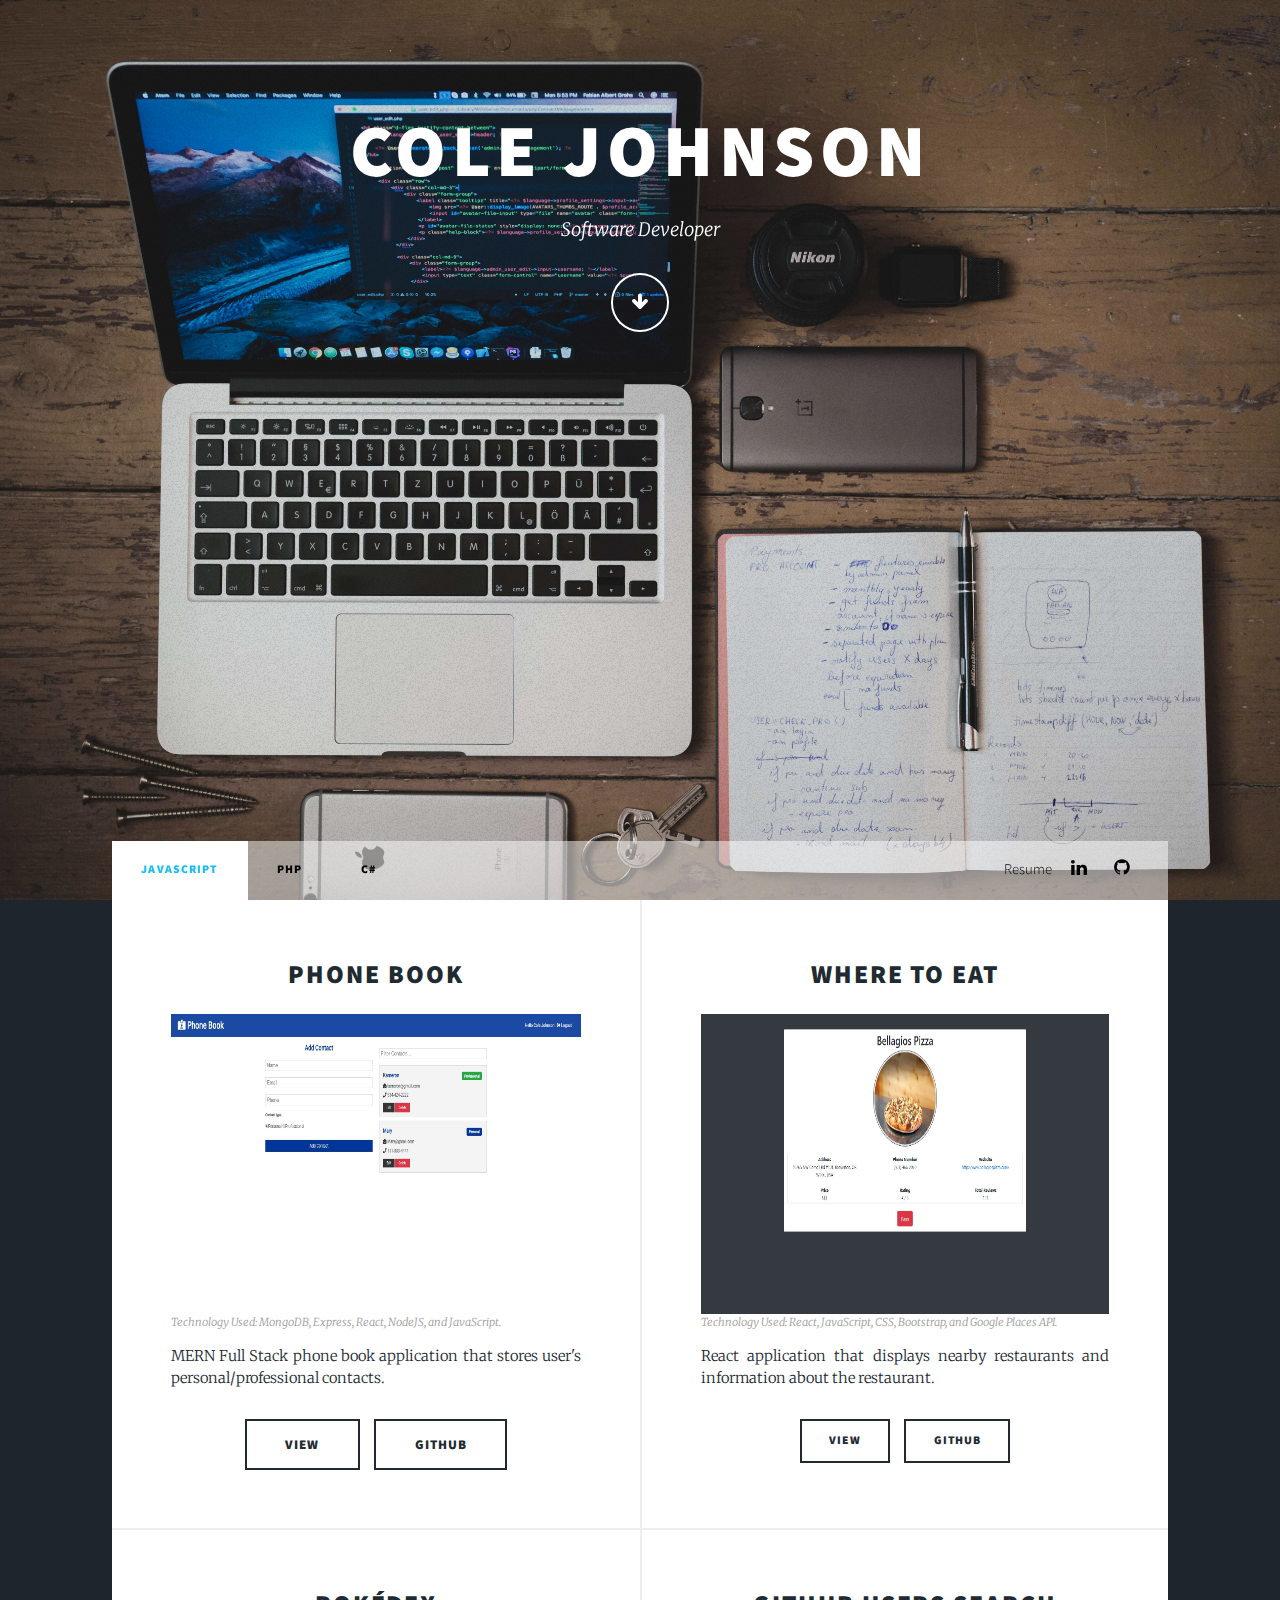
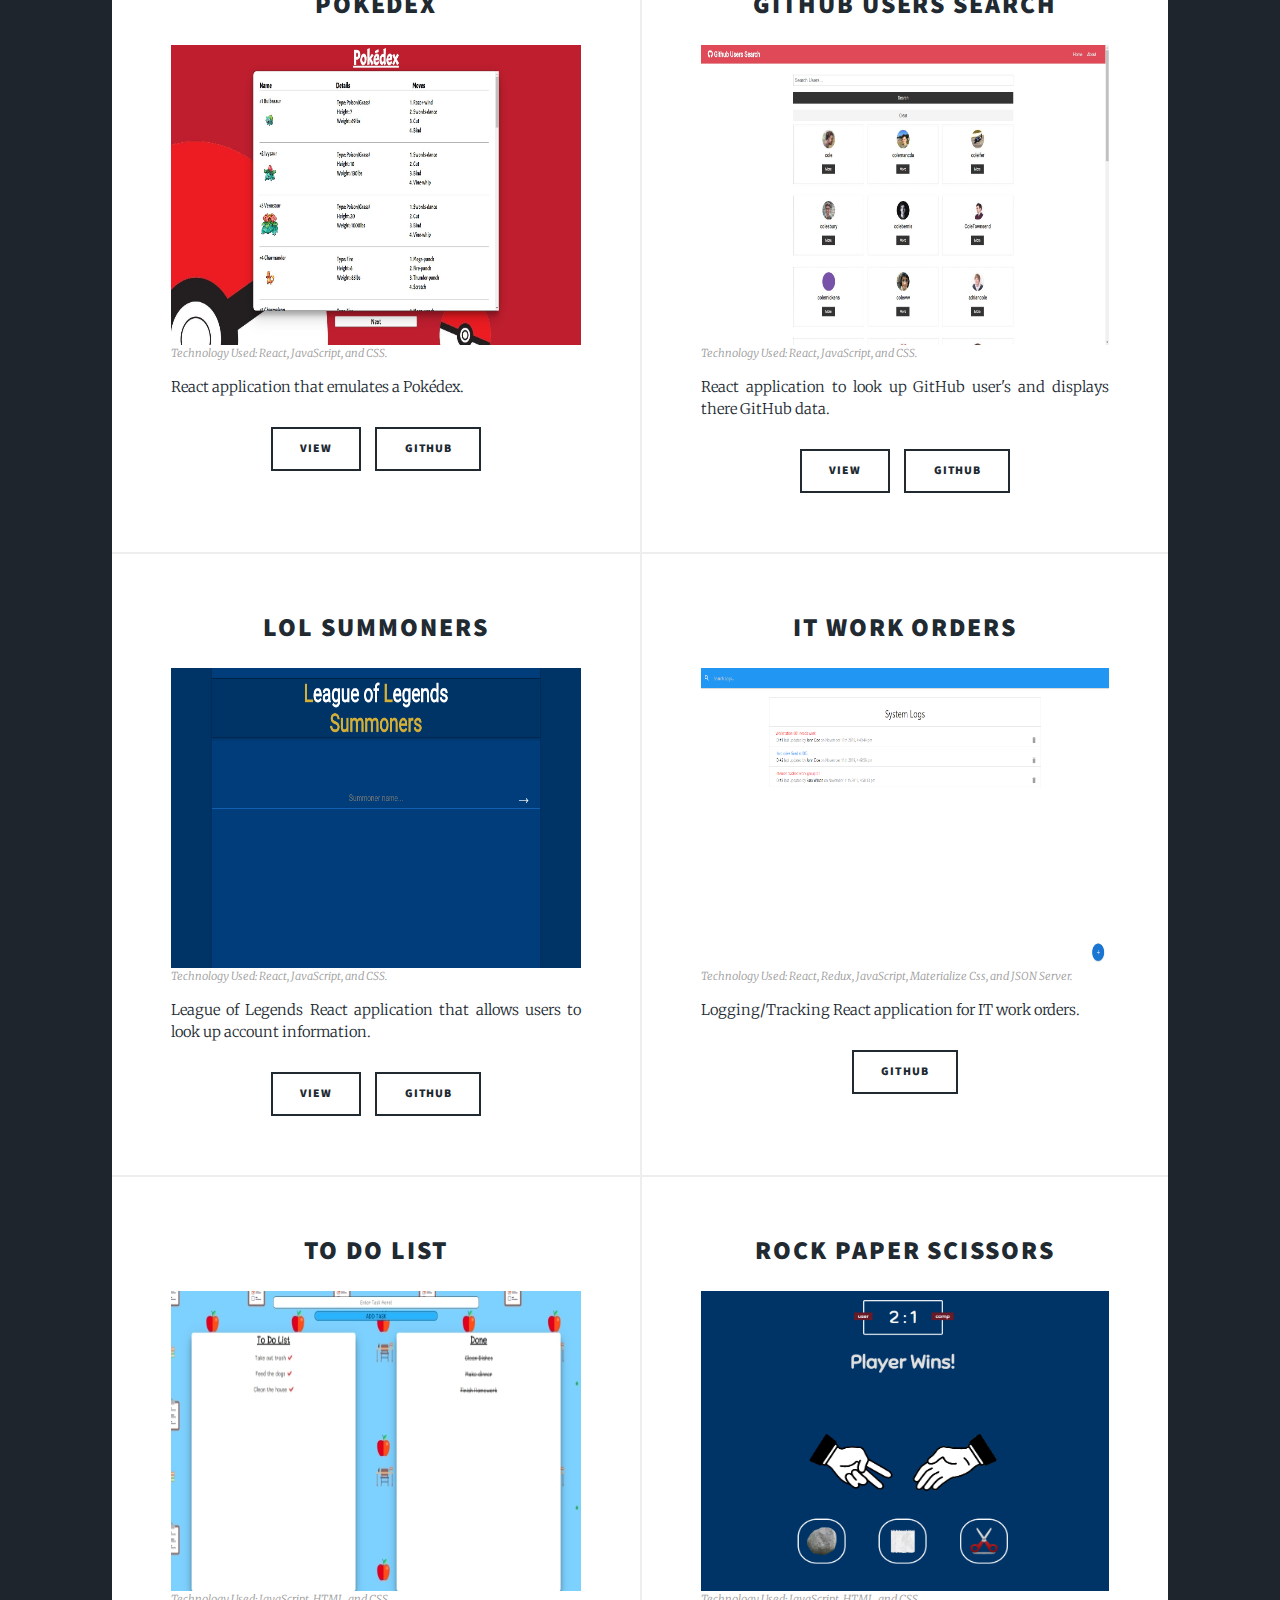
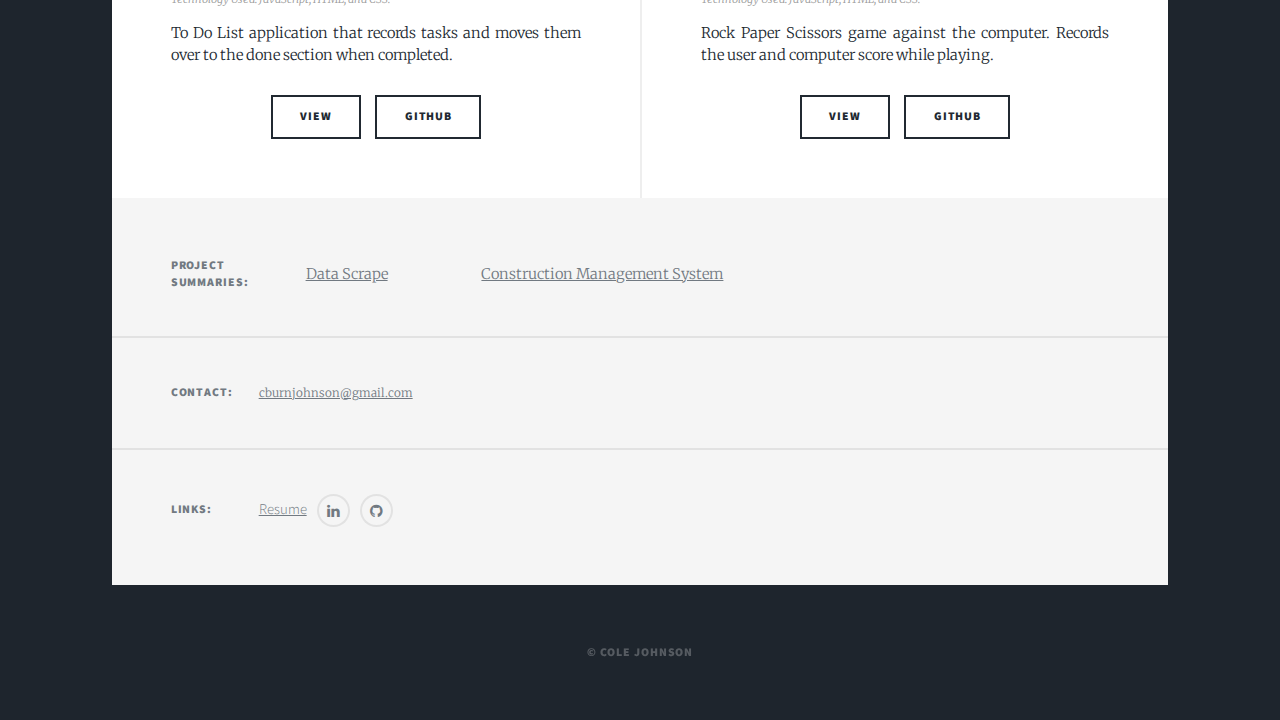
==== commit 57c6b1bc: "updated details" ====
--- a/index.html
+++ b/index.html
@@ -39,7 +39,7 @@
 						<ul class="icons">
                             <li><a href="resume.html">Resume</a></li>
 							<li><a href="https://www.linkedin.com/in/cburnjohnson/" target="_blank" class="icon fa-linkedin"><span class="label">Linkedin</span></a></li>
-							<li><a href="https://github.com/CBurnJohnson" target="_blank" class="icon fa-github"><span class="label">GitHub</span></a></li>
+							<li><a href="https://github.com/cburnjohnson" target="_blank" class="icon fa-github"><span class="label">GitHub</span></a></li>
 						</ul>
 					</nav>
 
@@ -56,7 +56,7 @@
 							<p>MERN Full Stack phone book application that stores user's personal/professional contacts.</p>
 							<ul class="actions special">
 								<li><a href="https://morning-meadow-52795.herokuapp.com/" class="button large" target="_blank">View</a></li>
-								<li><a href="https://github.com/CBurnJohnson/phone-book" class="button large" target="_blank">GitHub</a></li>
+								<li><a href="https://github.com/cburnjohnson/phone-book" class="button large" target="_blank">GitHub</a></li>
 							</ul>
 						</article> -->
 
@@ -73,7 +73,7 @@
 									<p>MERN Full Stack phone book application that stores user's personal/professional contacts.</p>
 									<ul class="actions special">
                                         <li><a href="https://morning-meadow-52795.herokuapp.com/" class="button large" target="_blank">View</a></li>
-                                        <li><a href="https://github.com/CBurnJohnson/phone-book" class="button large" target="_blank">GitHub</a></li>
+                                        <li><a href="https://github.com/cburnjohnson/phone-book" class="button large" target="_blank">GitHub</a></li>
                                     </ul>
 								</article>
 								
@@ -86,7 +86,7 @@
 									<p>React application that displays nearby restaurants and information about the restaurant.</p>
 									<ul class="actions special">
 										<li><a href="https://wheretoeat.netlify.com" target="_blank" class="button">View</a></li>
-										<li><a href="https://github.com/CBurnJohnson/where-to-eat" target="_blank" class="button">GitHub</a></li>
+										<li><a href="https://github.com/cburnjohnson/where-to-eat" target="_blank" class="button">GitHub</a></li>
 									</ul>
 								</article>
 								<article>
@@ -98,7 +98,7 @@
 									<p>React application that emulates a Pokédex.</p>
 									<ul class="actions special">
 										<li><a href="https://pokedex123.netlify.com/" target="_blank" class="button">View</a></li>
-										<li><a href="https://github.com/CBurnJohnson/pokedex" target="_blank" class="button">GitHub</a></li>
+										<li><a href="https://github.com/cburnjohnson/pokedex" target="_blank" class="button">GitHub</a></li>
 									</ul>
 								</article>
 								
@@ -111,7 +111,7 @@
 									<p>React application to look up GitHub user's and displays there GitHub data.</p>
 									<ul class="actions special">
 										<li><a href="https://githubfinder98745.netlify.com" target="_blank" class="button">View</a></li>
-										<li><a href="https://github.com/CBurnJohnson/github-users-search" target="_blank" class="button">GitHub</a></li>
+										<li><a href="https://github.com/cburnjohnson/github-users-search" target="_blank" class="button">GitHub</a></li>
 									</ul>
 								</article>
 								<article>
@@ -124,7 +124,7 @@
 
 									<ul class="actions special">
 										<li><a href="https://lolsummoners.netlify.com" target="_blank" class="button">View</a></li>
-										<li><a href="https://github.com/CBurnJohnson/lol-summoners" target="_blank" class="button">GitHub</a></li>
+										<li><a href="https://github.com/cburnjohnson/lol-summoners" target="_blank" class="button">GitHub</a></li>
 
 									</ul>
 								</article>
@@ -138,7 +138,7 @@
                                     </p>
 									<p>Logging/Tracking React application for IT work orders.</p>
 									<ul class="actions special">
-										<li><a href="https://github.com/CBurnJohnson/it-work-orders" target="_blank" class="button">GitHub</a></li>
+										<li><a href="https://github.com/cburnjohnson/it-work-orders" target="_blank" class="button">GitHub</a></li>
 
 									</ul>
 								</article>
@@ -152,7 +152,7 @@
 
 									<ul class="actions special">
 										<li><a href="https://cburnjohnson.github.io/to-do-list/" target="_blank" class="button">View</a></li>
-										<li><a href="https://github.com/CBurnJohnson/to-do-list" target="_blank" class="button">GitHub</a></li>
+										<li><a href="https://github.com/cburnjohnson/to-do-list" target="_blank" class="button">GitHub</a></li>
 									</ul>
 								</article>
 								<article>
@@ -165,7 +165,7 @@
 									<p>Rock Paper Scissors game against the computer. Records the user and computer score while playing.</p>
 									<ul class="actions special">
 										<li><a href="https://cburnjohnson.github.io/rock-paper-scissors/" target="_blank" class="button">View</a></li>
-										<li><a href="https://github.com/CBurnJohnson/rock-paper-scissors" target="_blank" class="button">GitHub</a></li>
+										<li><a href="https://github.com/cburnjohnson/rock-paper-scissors" target="_blank" class="button">GitHub</a></li>
 									</ul>
 								</article>
 
@@ -182,19 +182,19 @@
 						<section class="split contact">
 							<section>
 								<h3>Project Summaries:</h3>
-								<a href="https://github.com/CBurnJohnson/Data-Scrape_3-25/blob/master/README.md" target="_blank" class="project-sum"><u>Data Scrape</u></a>
-								<a href="https://github.com/CBurnJohnson/Construction-Management-System/blob/master/README.md" target="_blank" class="project-sum"><u>Construction Management System</u></a>
+								<a href="https://github.com/cburnjohnson/Data-Scrape_3-25/blob/master/README.md" target="_blank" class="project-sum"><u>Data Scrape</u></a>
+								<a href="https://github.com/cburnjohnson/Construction-Management-System/blob/master/README.md" target="_blank" class="project-sum"><u>Construction Management System</u></a>
 							</section>
 							<section>
 								<h3>Contact:</h3>
-								<p><a href="mailto:CBurnJohnson@gmail.com" target="_sendemail"><u>CBurnJohnson@gmail.com</u></a></p>
+								<p><a href="mailto:cburnjohnson@gmail.com" target="_sendemail"><u>cburnjohnson@gmail.com</u></a></p>
 							</section>
 							<section>
 								<h3>Links:</h3>
 								<ul class="icons alt">
 									<li><a href="Cole's-Resume.pdf" target="_blank"><u>Resume</u></a></li>
 									<li><a href="https://www.linkedin.com/in/cburnjohnson/" target="_blank" class="icon alt fa-linkedin"><span class="label">Linkedin</span></a></li>
-									<li><a href="https://github.com/CBurnJohnson" target="_blank" class="icon alt fa-github"><span class="label">GitHub</span></a></li>
+									<li><a href="https://github.com/cburnjohnson" target="_blank" class="icon alt fa-github"><span class="label">GitHub</span></a></li>
 								</ul>
 							</section>
 						</section>
